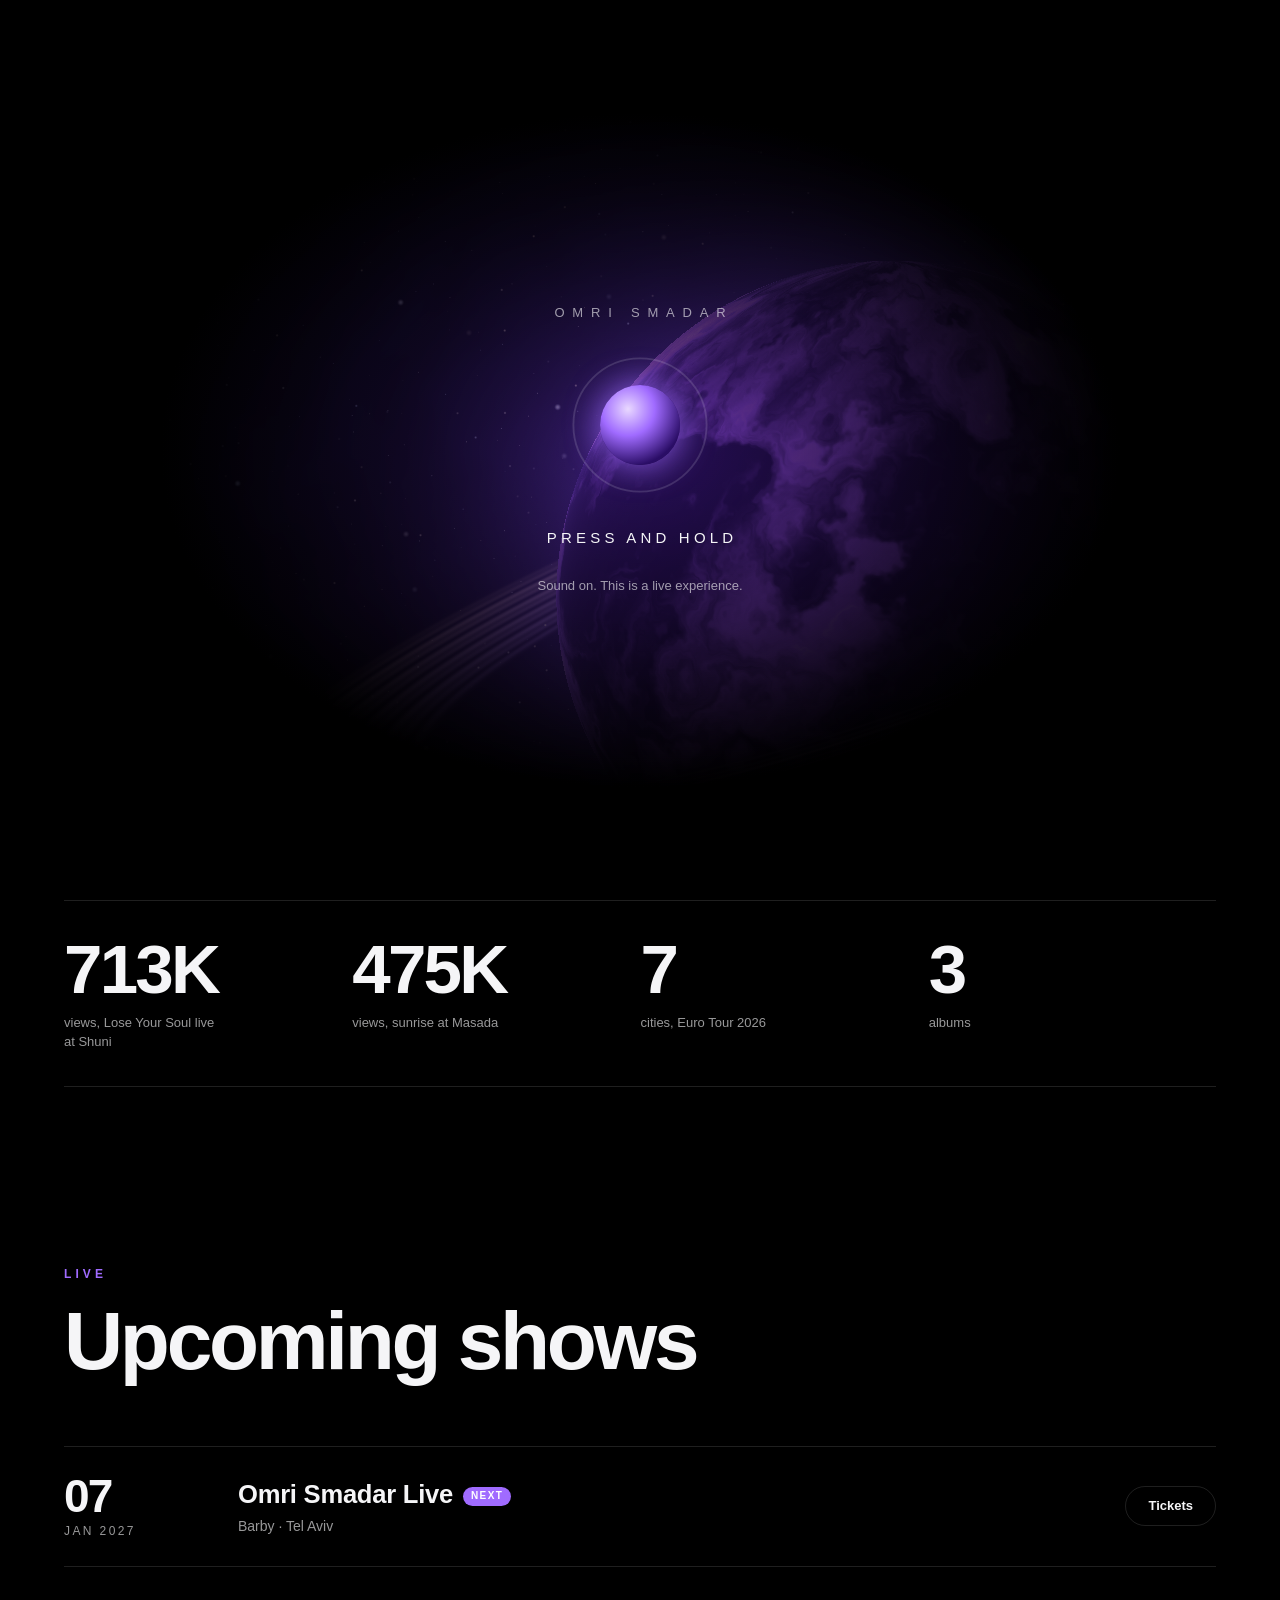
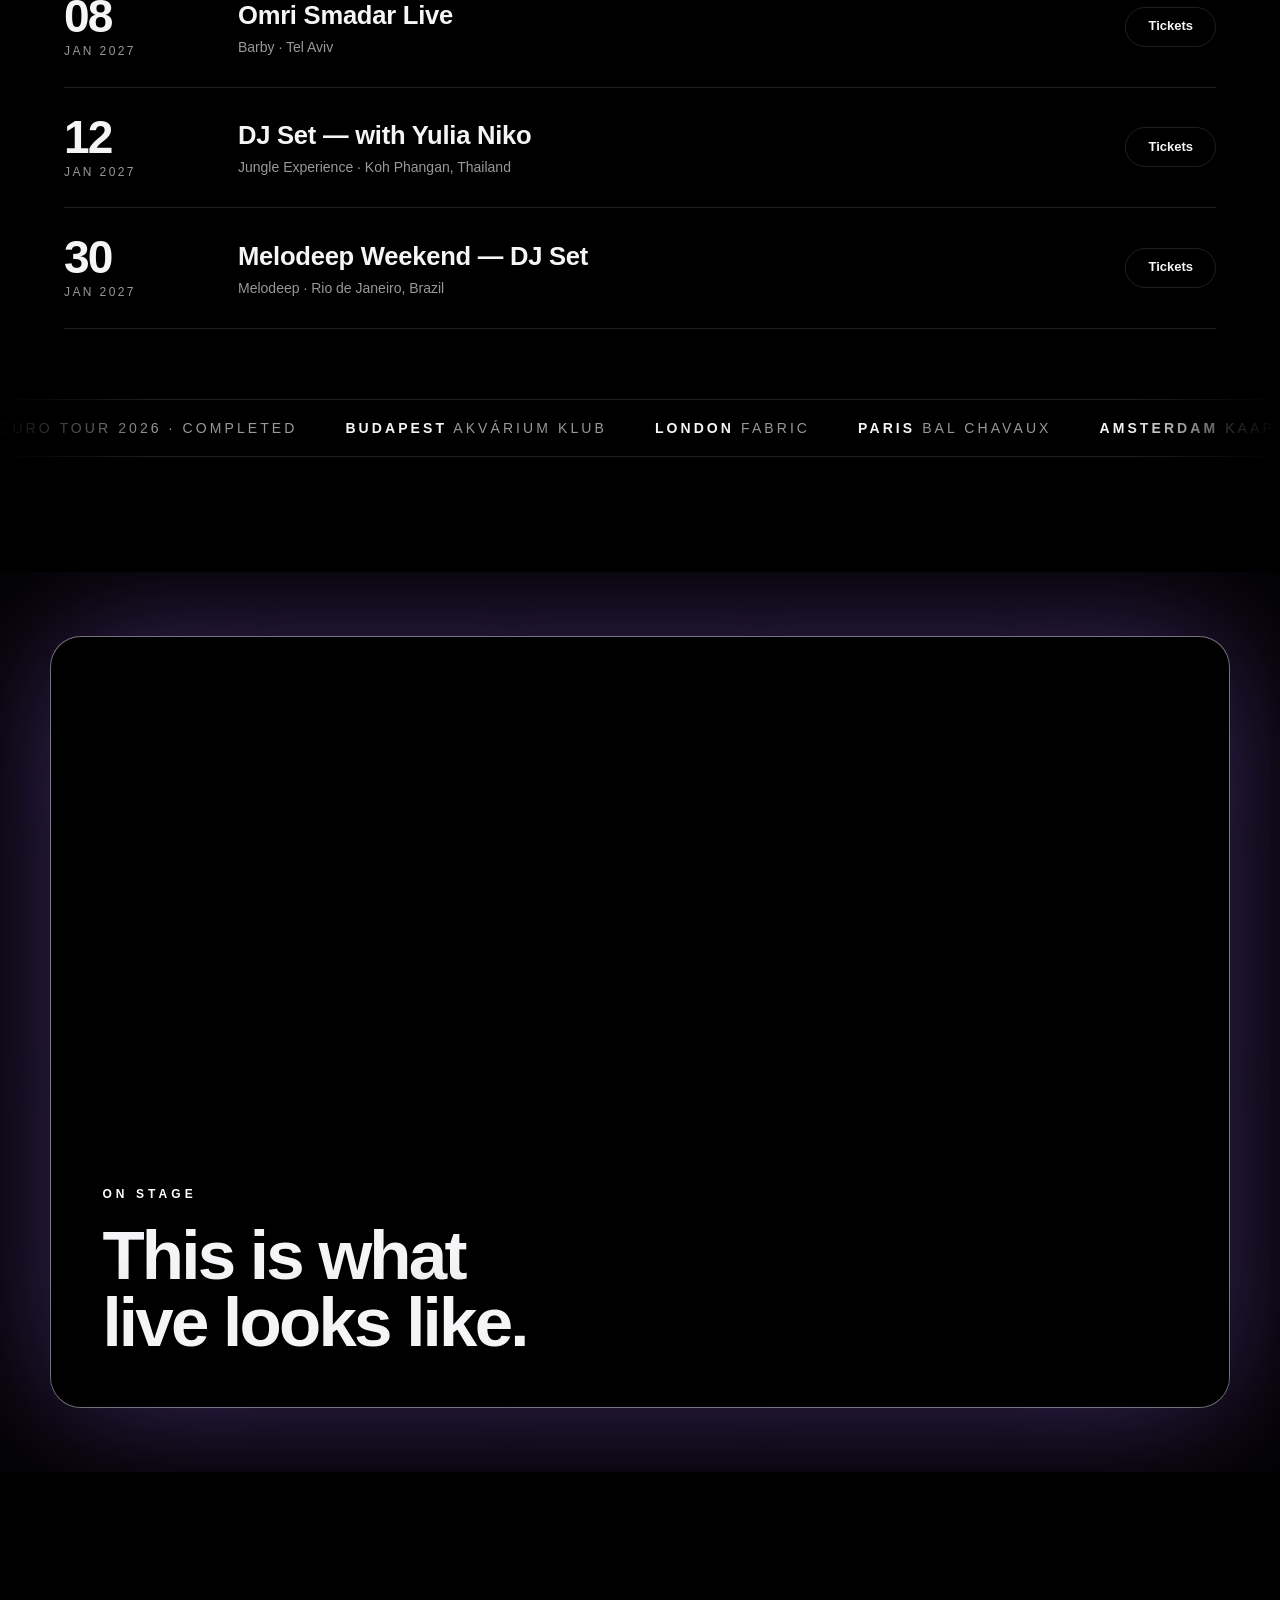
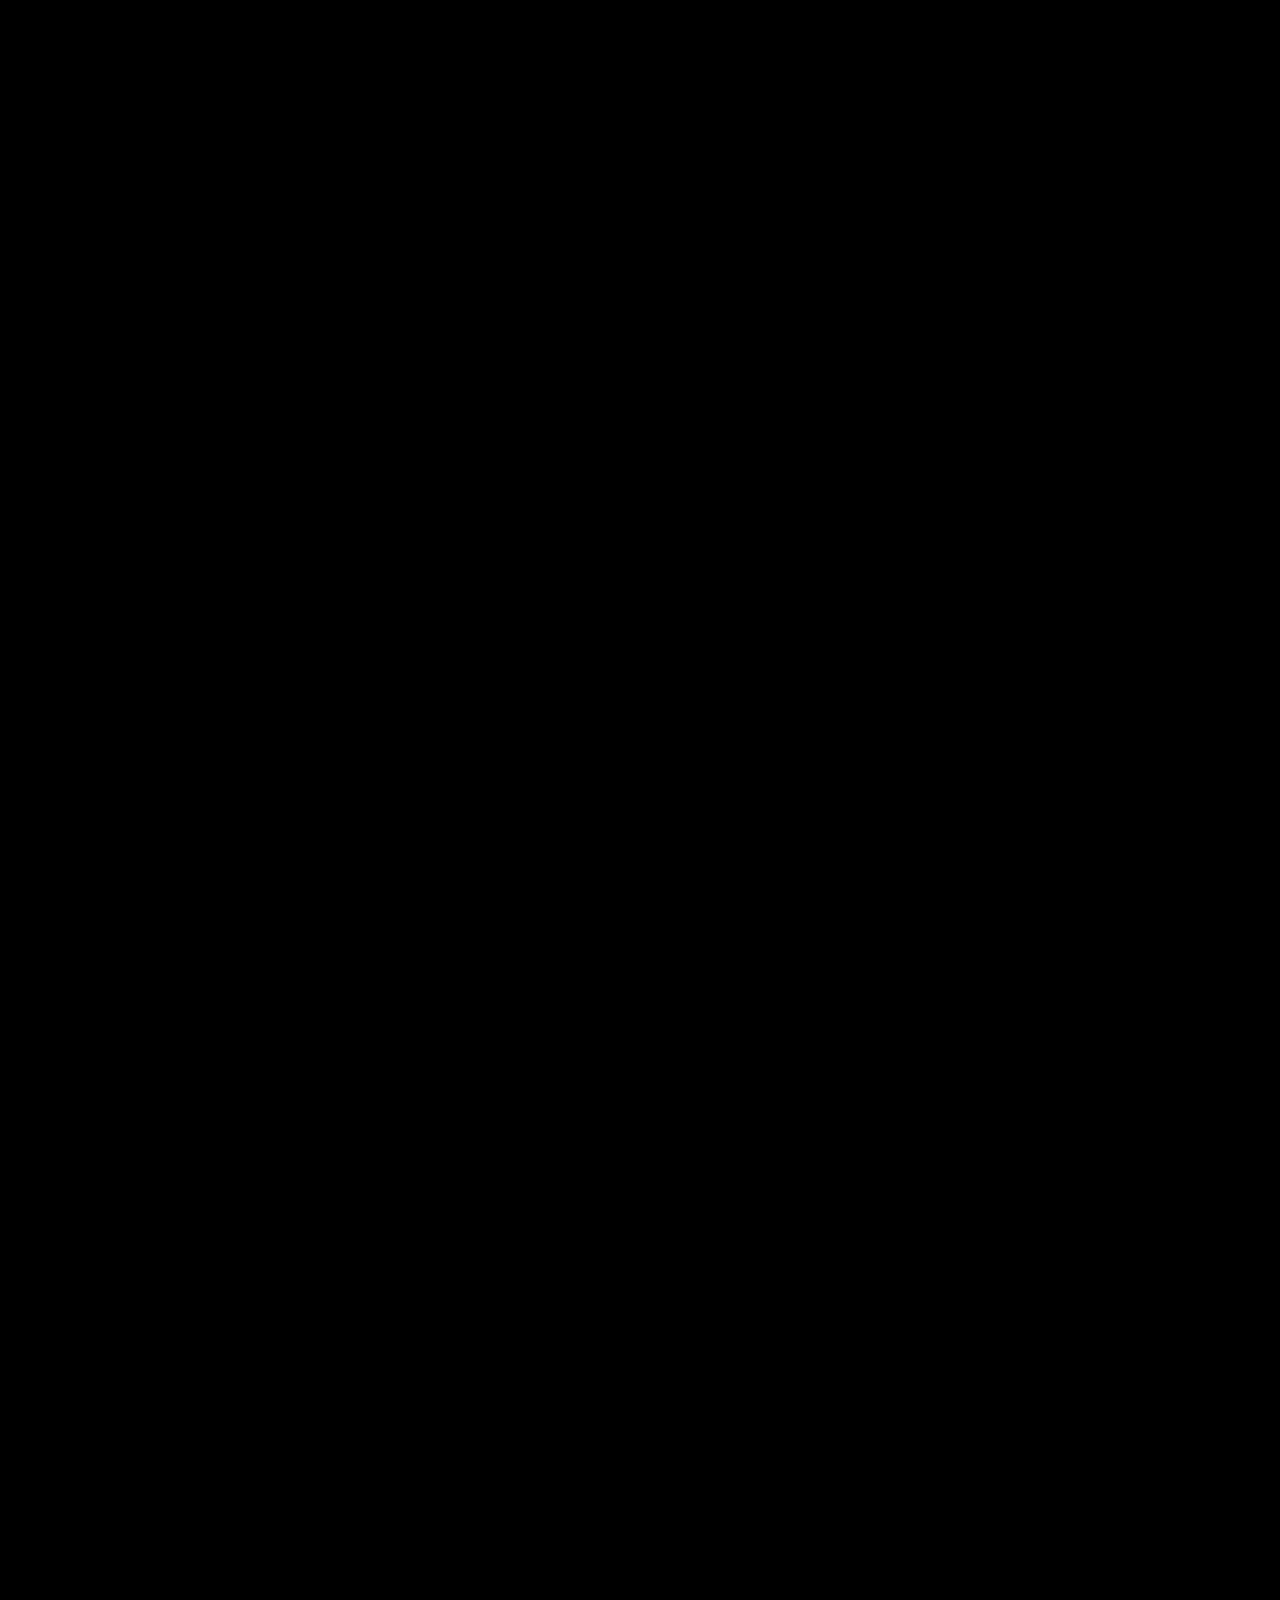
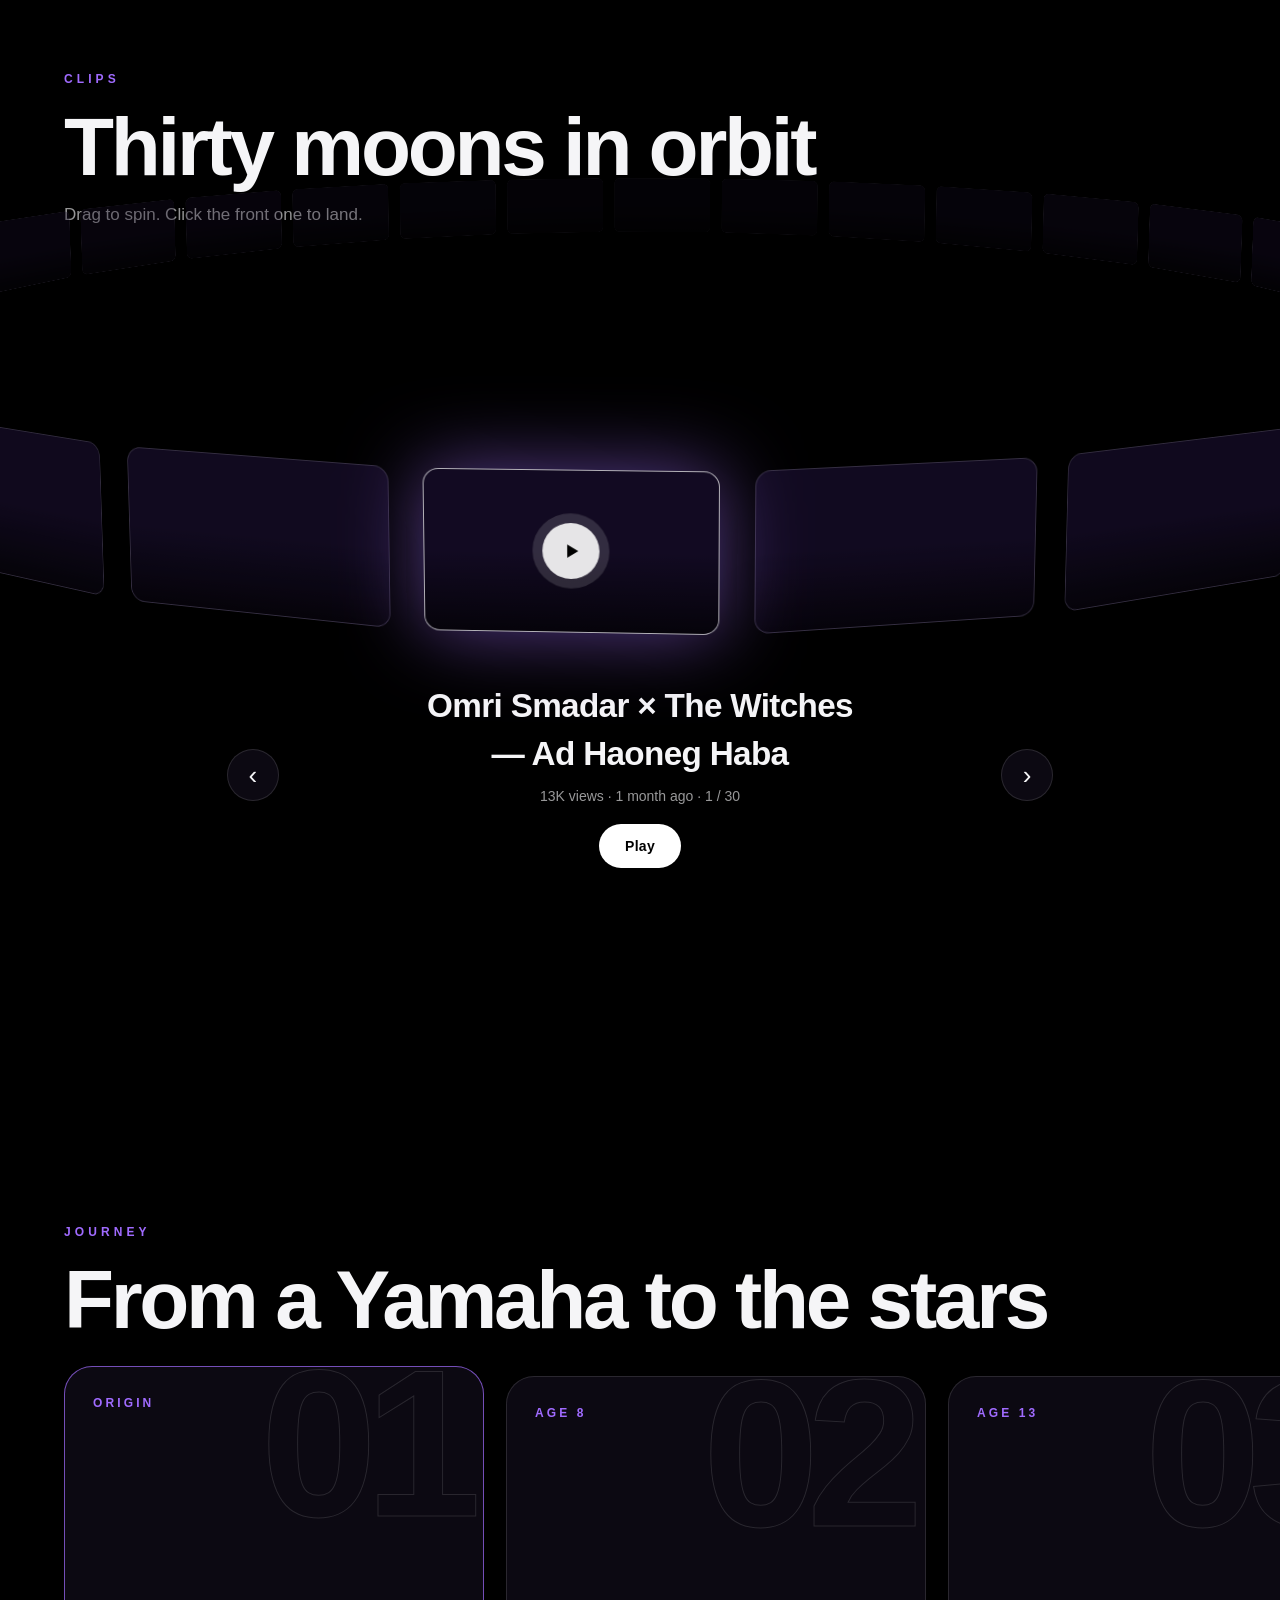
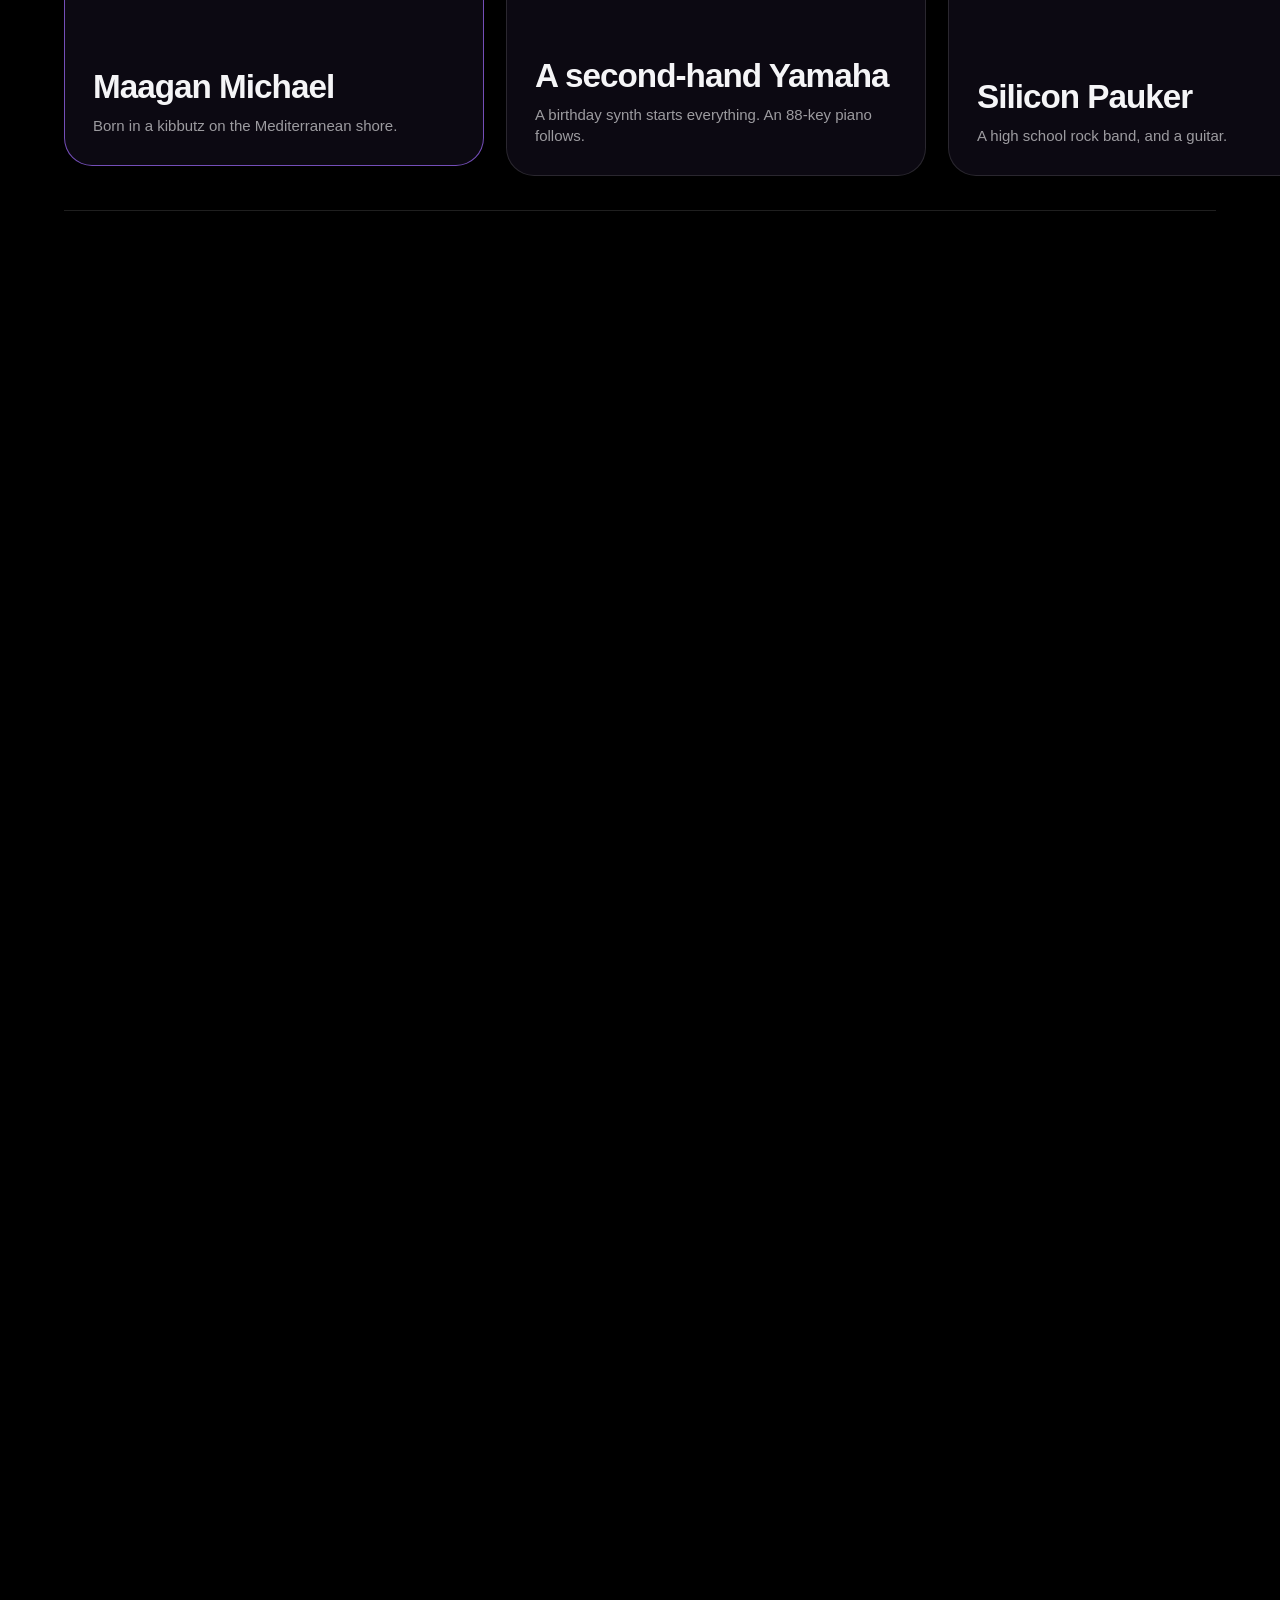
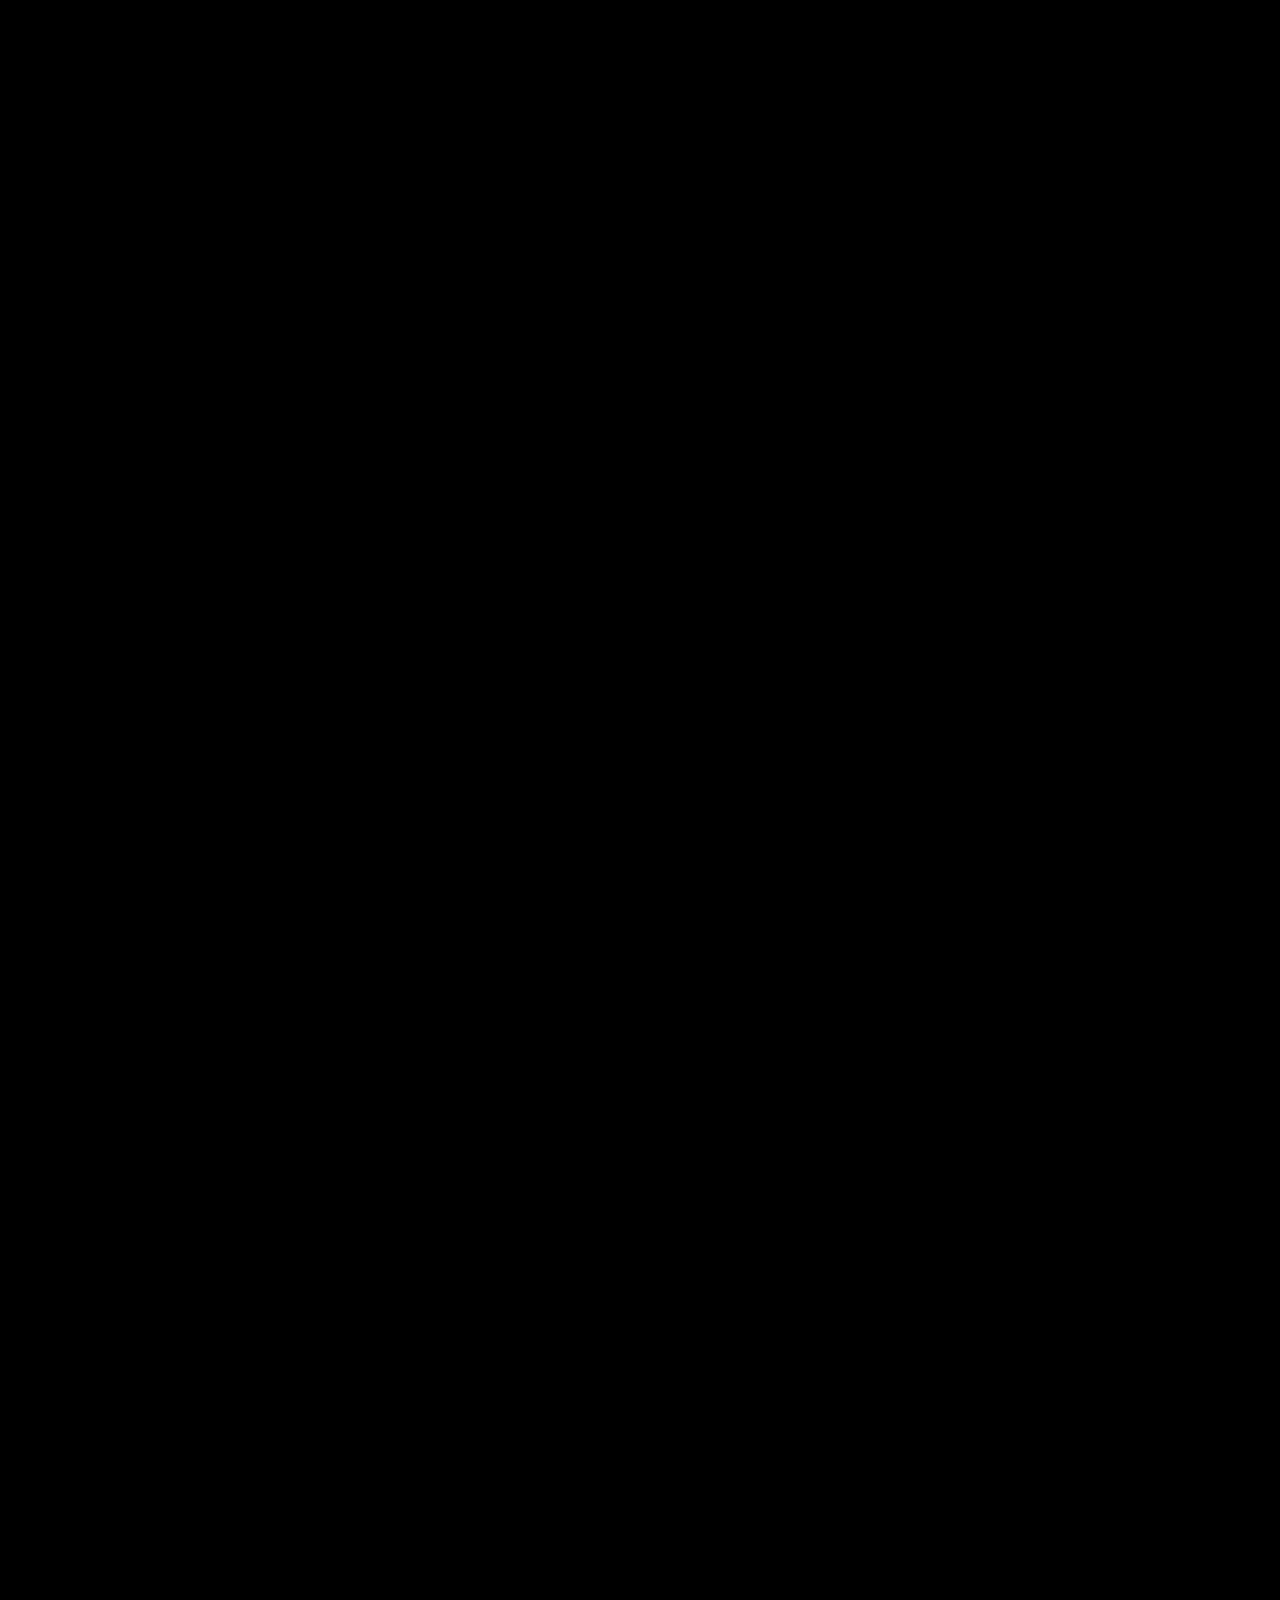
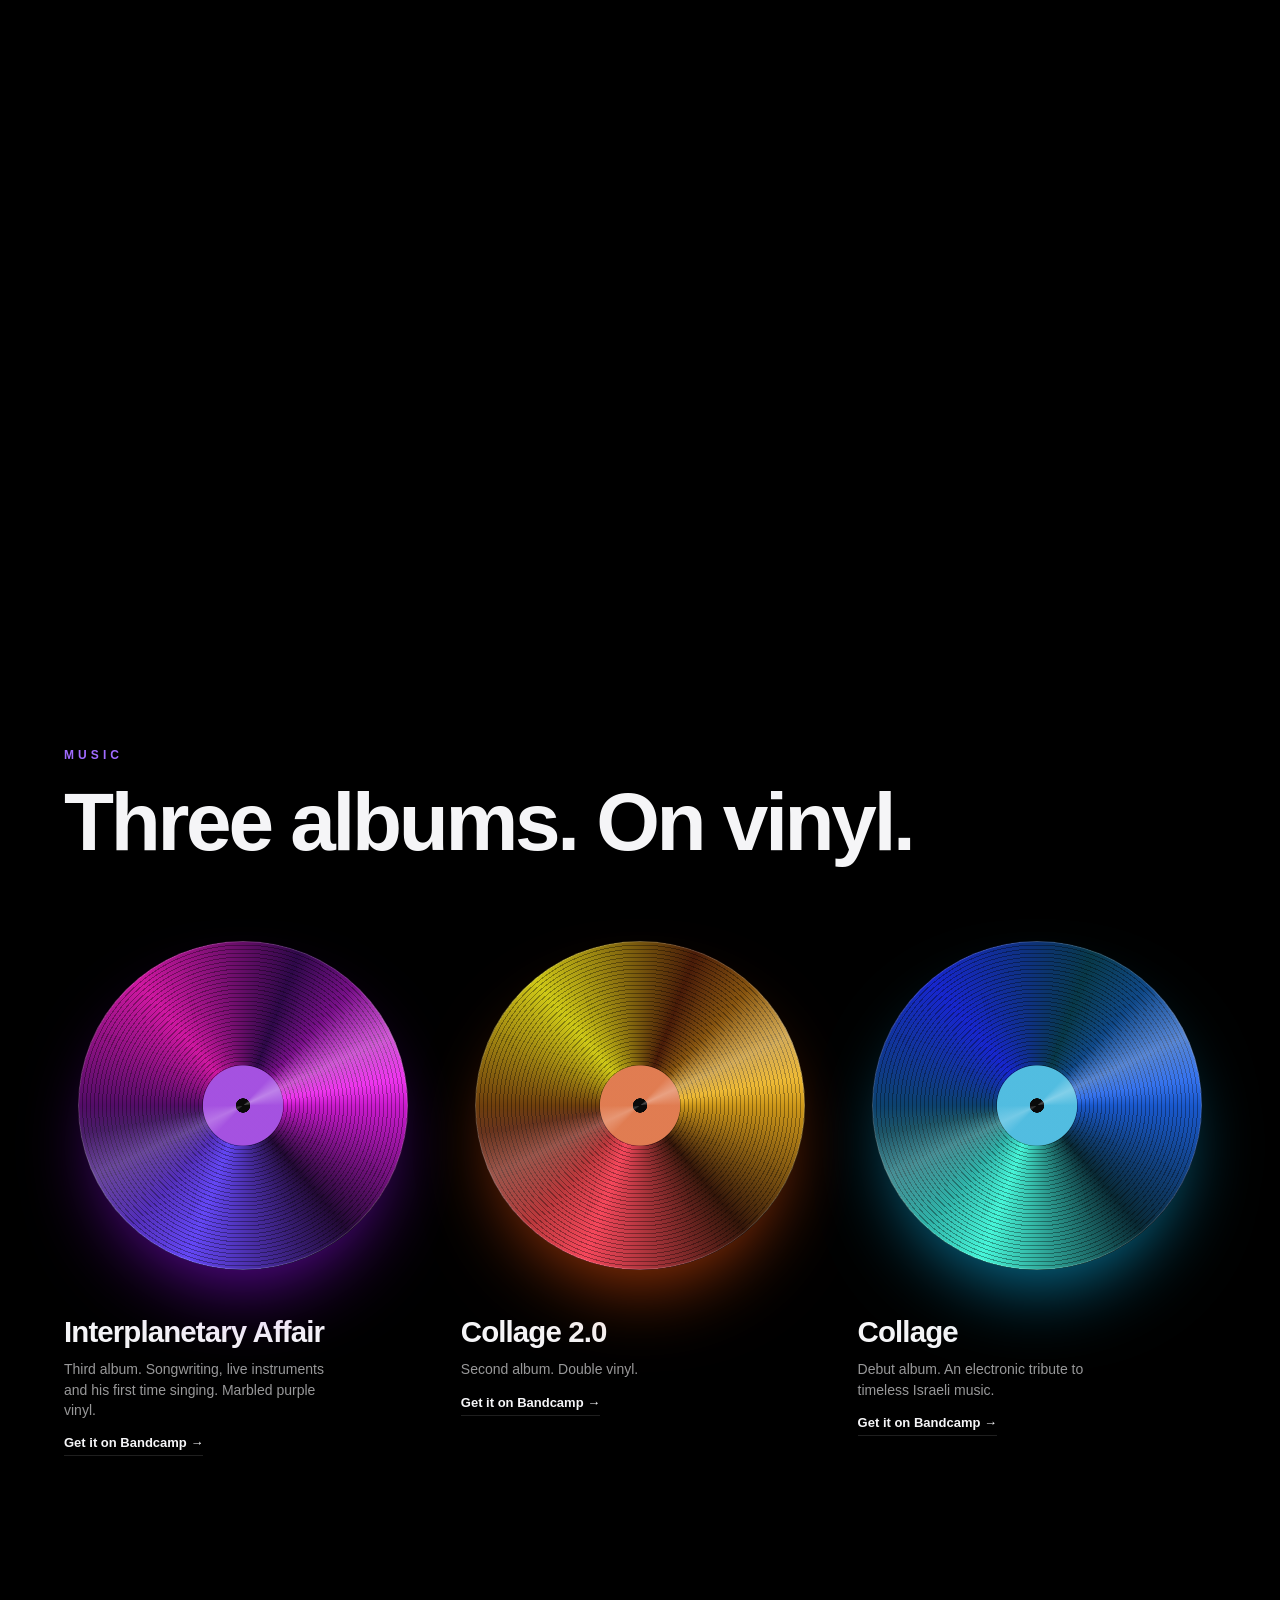
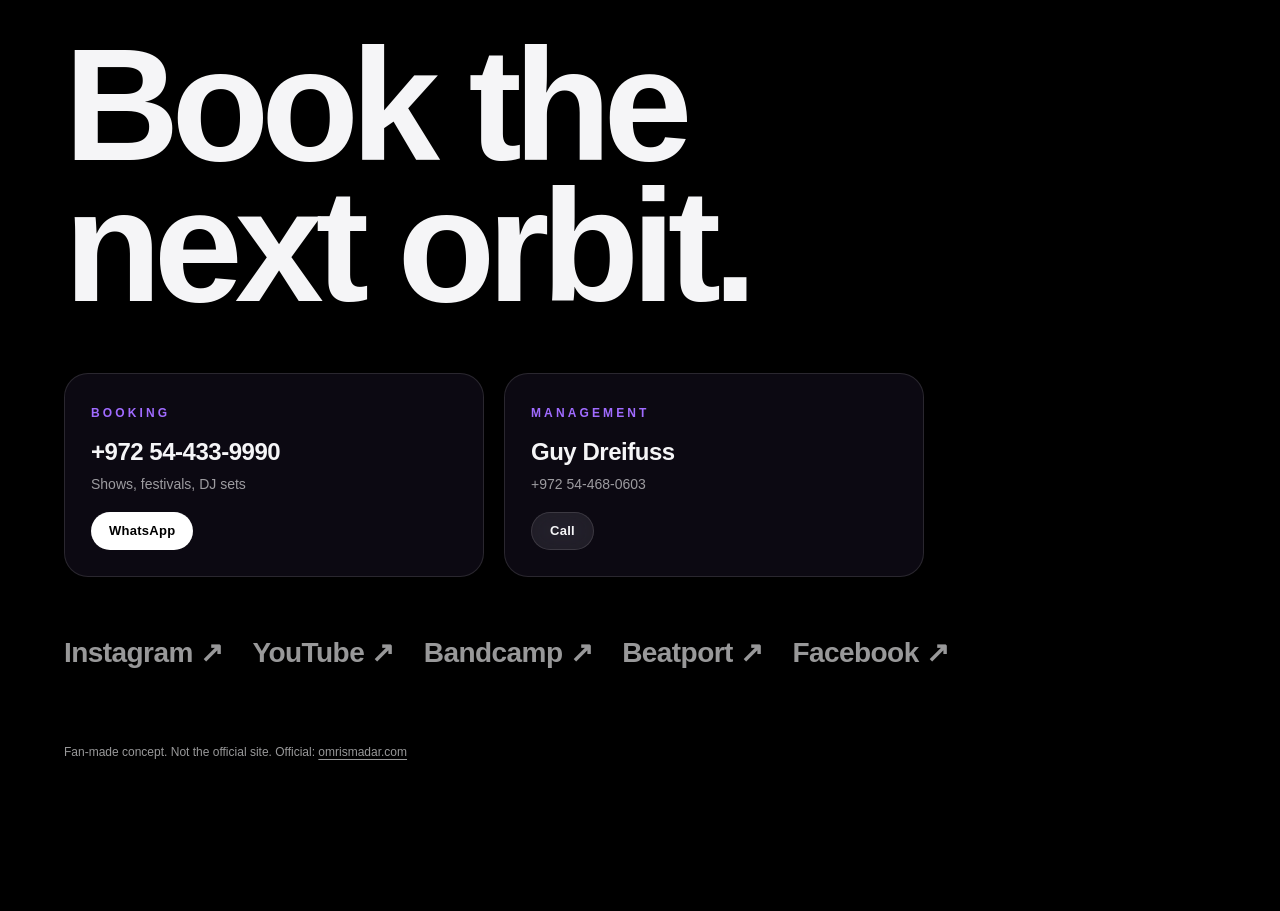
==== mobile.html @ e98ad11a "Turntable redrawn as a 1200-series style deck: S-arm, strobe turret, pitch plate, 45 adapter Co-Auth" ====
<!doctype html>
<html lang="en" class="m">
<head>
<meta charset="utf-8">
<meta name="viewport" content="width=device-width, initial-scale=1, viewport-fit=cover">
<title>Omri Smadar — Interplanetary Affair</title>
<meta name="description" content="Omri Smadar. Composer, producer, live electronic act.">
<meta name="theme-color" content="#000000">
<script>
// Desktop browsers go back to the full page. ?view=mobile forces this one.
(function () {
  var forced = /[?&]view=mobile/.test(location.search);
  var phone = /Android.+Mobile|iPhone|iPod|Windows Phone|webOS|BlackBerry|Opera Mini/i.test(navigator.userAgent) ||
    (matchMedia('(pointer: coarse)').matches && Math.min(screen.width, screen.height) < 600);
  if (!phone && !forced) location.replace('index.html' + location.hash);
})();
</script>
<link rel="stylesheet" href="styles.css">
</head>
<body class="locked">

<canvas id="space" aria-hidden="true"></canvas>
<div class="grain" aria-hidden="true"></div>

<!-- Hold-to-launch gate -->
<div id="gate">
  <p class="gate-name">Omri Smadar</p>
  <button id="launch" aria-label="Press and hold to launch with sound">
    <svg viewBox="0 0 120 120" aria-hidden="true">
      <circle class="ring-bg" cx="60" cy="60" r="54"/>
      <circle class="ring-fg" cx="60" cy="60" r="54"/>
    </svg>
    <span class="launch-core"></span>
  </button>
  <p class="gate-hint">Touch and hold</p>
  <p class="gate-sub">Sound on. This is a live experience.</p>
</div>

<header id="nav">
  <a class="brand" href="#top">Omri Smadar</a>
  <nav>
    <a href="#tour">Tour</a>
    <a href="#clips">Clips</a>
    <a href="#journey">Journey</a>
    <a href="#music">Music</a>
    <a href="#contact">Contact</a>
  </nav>
  <button class="ask-btn" id="askOpen"><span class="orb"></span>Ask AI</button>
</header>

<main id="top">
  <section class="hero">
    <p class="eyebrow reveal">Composer · Producer · Live electronic act</p>
    <div class="hero-stage">
      <div class="title-col">
      <div class="title-wrap">
        <h1 class="hero-title" aria-label="Omri Smadar">
          <span class="line" data-split>OMRI</span>
          <span class="line" data-split>SMADAR</span>
        </h1>
        <canvas id="titleVideo" aria-hidden="true"></canvas>
      </div>
      <div class="deck" id="deck" role="group" aria-label="Title light show">
        <button id="deckPrev" aria-label="Previous scenario">‹</button>
        <span class="deck-name"><em id="deckNum"></em><b id="deckName"></b></span>
        <button id="deckNext" aria-label="Next scenario">›</button>
        <button id="deckLock" class="deck-lock" aria-pressed="false" title="Lock the current scenario or let them cycle">Auto</button>
      </div>
      </div>
      <div class="rig zero" id="rig" role="group" aria-label="DJ deck">
        <div class="tt">
          <!-- Drawn to the proportions of a classic 1200-series direct-drive deck (453 x 353 mm) -->
          <svg class="tt-art" viewBox="0 0 453 353" aria-hidden="true">
            <defs>
              <linearGradient id="ttAlu" x1="0" y1="0" x2="1" y2="1"><stop offset="0" stop-color="#eceef1"/><stop offset=".5" stop-color="#c3c7cd"/><stop offset="1" stop-color="#9fa4ac"/></linearGradient>
              <linearGradient id="ttAluV" x1="0" y1="0" x2="0" y2="1"><stop offset="0" stop-color="#f6f7f8"/><stop offset="1" stop-color="#9ea3ab"/></linearGradient>
              <linearGradient id="ttTube" x1="0" y1="0" x2="1" y2="0"><stop offset="0" stop-color="#8d9299"/><stop offset=".45" stop-color="#ffffff"/><stop offset="1" stop-color="#8d9299"/></linearGradient>
              <radialGradient id="ttKnob" cx=".35" cy=".3" r=".8"><stop offset="0" stop-color="#ffffff"/><stop offset=".55" stop-color="#b9bdc4"/><stop offset="1" stop-color="#6f747c"/></radialGradient>
              <radialGradient id="ttDark" cx=".35" cy=".3" r=".9"><stop offset="0" stop-color="#55585f"/><stop offset="1" stop-color="#111214"/></radialGradient>
              <radialGradient id="ttVinyl" cx=".5" cy=".5" r=".5"><stop offset="0" stop-color="#0a0a0c"/><stop offset=".34" stop-color="#0a0a0c"/><stop offset=".36" stop-color="#1b1b1f"/><stop offset=".5" stop-color="#0c0c0e"/><stop offset=".62" stop-color="#1a1a1e"/><stop offset=".64" stop-color="#0b0b0d"/><stop offset=".8" stop-color="#19191d"/><stop offset=".97" stop-color="#0b0b0d"/><stop offset="1" stop-color="#232327"/></radialGradient>
              <radialGradient id="ttRed" cx=".5" cy=".5" r=".5"><stop offset="0" stop-color="#ff3b2f" stop-opacity=".95"/><stop offset="1" stop-color="#ff3b2f" stop-opacity="0"/></radialGradient>
              <linearGradient id="ttSheen" x1="0" y1="0" x2="1" y2="1"><stop offset="0" stop-color="#fff" stop-opacity="0"/><stop offset=".5" stop-color="#fff" stop-opacity=".11"/><stop offset="1" stop-color="#fff" stop-opacity="0"/></linearGradient>
              <linearGradient id="ttLabel" x1="0" y1="0" x2="1" y2="1"><stop offset="0" stop-color="#2a0d66"/><stop offset=".45" stop-color="#a06bff"/><stop offset=".7" stop-color="#ff8fd0"/><stop offset="1" stop-color="#3a148a"/></linearGradient>
              <clipPath id="ttRim"><path d="M178 20a158 158 0 1 0 .01 0zM178 33a145 145 0 1 1-.01 0z" clip-rule="evenodd"/></clipPath>
            </defs>

            <!-- plinth: rubber base showing under the aluminium top -->
            <rect x="0" y="6" width="453" height="347" rx="16" fill="#151618"/>
            <rect x="0" y="0" width="453" height="344" rx="15" fill="url(#ttAlu)"/>
            <rect x=".7" y=".7" width="451.6" height="342.6" rx="14.5" fill="none" stroke="#fff" stroke-opacity=".7" stroke-width="1.2"/>

            <!-- 45 adapter in its recess, top left -->
            <circle cx="34" cy="34" r="22" fill="#8f949c"/><circle cx="34" cy="34" r="19" fill="url(#ttKnob)"/><circle cx="34" cy="34" r="6.5" fill="#2a2c30"/>

            <!-- platter: bevelled rim with four rows of strobe dots -->
            <circle cx="178" cy="178" r="161" fill="#7d828a"/>
            <circle cx="178" cy="178" r="158.5" fill="#34363b"/>
            <g id="ttDots" class="tt-spin">
              <circle cx="178" cy="178" r="156.2" fill="none" stroke="#f1f1f1" stroke-width="2.6" stroke-dasharray="2.1 3.35"/>
              <circle cx="178" cy="178" r="152.8" fill="none" stroke="#f1f1f1" stroke-width="2.6" stroke-dasharray="2.1 3.1"/>
              <circle cx="178" cy="178" r="149.4" fill="none" stroke="#f1f1f1" stroke-width="2.6" stroke-dasharray="2.1 3.55"/>
              <circle cx="178" cy="178" r="146" fill="none" stroke="#f1f1f1" stroke-width="2.6" stroke-dasharray="2.1 2.9"/>
            </g>
            <circle class="tt-redglow" cx="62" cy="282" r="70" fill="url(#ttRed)" clip-path="url(#ttRim)"/>
            <!-- rubber mat, then the record -->
            <circle cx="178" cy="178" r="144" fill="#141416"/>
            <circle cx="178" cy="178" r="141" fill="none" stroke="#26272b" stroke-width="2"/>
            <g id="ttRecord" class="tt-spin">
              <circle cx="178" cy="178" r="137" fill="url(#ttVinyl)"/>
              <g fill="none" stroke="#000" stroke-opacity=".55" stroke-width=".7">
                <circle cx="178" cy="178" r="128"/><circle cx="178" cy="178" r="117"/><circle cx="178" cy="178" r="104"/><circle cx="178" cy="178" r="92"/><circle cx="178" cy="178" r="78"/><circle cx="178" cy="178" r="64"/>
              </g>
              <circle cx="178" cy="178" r="47" fill="url(#ttLabel)"/>
              <circle cx="178" cy="178" r="47" fill="none" stroke="#fff" stroke-opacity=".3"/>
              <text x="178" y="163" text-anchor="middle" font-size="10" font-weight="800" letter-spacing="2.2" fill="#fff">OMRI</text>
              <text x="178" y="203" text-anchor="middle" font-size="8.5" font-weight="800" letter-spacing="2" fill="#fff">SMADAR</text>
              <text x="178" y="214" text-anchor="middle" font-size="4.6" letter-spacing="1.4" fill="#fff" fill-opacity=".8">33 1/3 RPM · SIDE A</text>
            </g>
            <!-- light on the vinyl stays put while the record turns -->
            <path d="M178 178 L60 108 A137 137 0 0 1 108 60 Z" fill="url(#ttSheen)"/>
            <path d="M178 178 L296 248 A137 137 0 0 1 248 296 Z" fill="url(#ttSheen)"/>
            <circle cx="178" cy="178" r="4.2" fill="url(#ttKnob)"/>

            <!-- strobe / power turret, front left -->
            <circle cx="40" cy="288" r="21" fill="#74797f"/><circle cx="40" cy="288" r="18.5" fill="url(#ttKnob)"/>
            <circle cx="40" cy="288" r="12" fill="url(#ttDark)"/>
            <path class="tt-lamp" d="M48 273 a17 17 0 0 1 9 9 l-8 5 a8 8 0 0 0 -5 -6z" fill="#3a1512"/>
            <text x="40" y="290.5" text-anchor="middle" font-size="5" font-weight="700" fill="#d9dbe0">ON</text>

            <!-- stylus light, front right of the platter -->
            <circle cx="318" cy="322" r="10" fill="#74797f"/><circle cx="318" cy="322" r="8" fill="url(#ttKnob)"/><circle cx="318" cy="322" r="3" fill="#2a2c30"/>

            <!-- pitch plate -->
            <rect x="371" y="192" width="70" height="146" rx="5" fill="#b3b7be" stroke="#7b8088" stroke-width=".8"/>
            <rect x="401" y="206" width="9" height="122" rx="3" fill="#0e0f11"/>
            <g stroke="#2a2c30" stroke-width=".9">
              <path d="M388 212h8M388 226h5M388 240h8M388 254h5M388 267h10M388 280h5M388 294h8M388 308h5M388 322h8"/>
              <path d="M415 212h8M418 226h5M415 240h8M418 254h5M413 267h10M418 280h5M415 294h8M418 308h5M415 322h8"/>
            </g>
            <g font-size="5.4" font-weight="700" fill="#24262b" text-anchor="end">
              <text x="386" y="214">8</text><text x="386" y="242">4</text><text x="386" y="269">0</text><text x="386" y="296">4</text><text x="386" y="324">8</text>
            </g>
            <text x="384" y="207" font-size="4.6" font-weight="700" fill="#24262b" text-anchor="end">−</text><text x="384" y="333" font-size="4.6" font-weight="700" fill="#24262b" text-anchor="end">+</text>
            <text x="406" y="201" text-anchor="middle" font-size="4.6" font-weight="700" letter-spacing=".8" fill="#24262b">PITCH ADJ.</text>
            <circle class="tt-zero" cx="430" cy="267" r="2.4" fill="#2c3a2e"/>

            <!-- tonearm base: gimbal, anti-skate, cue lever, arm rest -->
            <circle cx="392" cy="96" r="39" fill="#8a8f97"/><circle cx="392" cy="96" r="36" fill="url(#ttAluV)"/>
            <circle cx="392" cy="96" r="27" fill="#2b2d31"/>
            <circle cx="432" cy="146" r="10" fill="url(#ttDark)"/><path d="M432 138v8" stroke="#fff" stroke-width="1.4"/>
            <rect x="366" y="196" width="9" height="16" rx="3" fill="#2b2d31"/>
            <g class="tt-arm">
              <rect x="377" y="24" width="30" height="40" rx="6" fill="url(#ttDark)"/>
              <rect x="379" y="30" width="26" height="5" fill="#fff" fill-opacity=".14"/>
              <path d="M392 62V96" stroke="url(#ttTube)" stroke-width="8" stroke-linecap="round"/>
              <path d="M392 96C396 150 372 176 367 218S358 276 352 300" fill="none" stroke="#5f646c" stroke-width="6.4" stroke-linecap="round"/>
              <path d="M392 96C396 150 372 176 367 218S358 276 352 300" fill="none" stroke="#eef0f2" stroke-width="4" stroke-linecap="round"/>
              <circle cx="392" cy="96" r="15" fill="url(#ttKnob)"/><circle cx="392" cy="96" r="6" fill="#2b2d31"/>
              <g transform="rotate(14 352 300)">
                <rect x="345" y="294" width="14" height="27" rx="2.5" fill="#101113"/>
                <rect x="347" y="315" width="10" height="5" fill="#c9ccd2"/>
                <path d="M359 300h11" stroke="#d5d8dd" stroke-width="2.2" stroke-linecap="round"/>
              </g>
            </g>

            <text x="232" y="349.5" text-anchor="middle" font-size="5" font-weight="700" letter-spacing="1.6" fill="#d7d9de">SL-OMRI · QUARTZ · DIRECT DRIVE</text>
          </svg>
          <button class="tt-start" id="ttStart" aria-pressed="false" aria-label="Start or stop the record">START · STOP</button>
          <div class="tt-speed"><button id="tt33" class="on" aria-label="33 rpm">33</button><button id="tt45" aria-label="45 rpm">45</button></div>
          <div class="tt-pitch">
            <input type="range" id="ttPitch" min="-8" max="8" step="0.1" value="0" aria-label="Pitch, plus or minus 8 percent">
          </div>
          <output class="tt-pitch-out" id="ttPitchOut">0.0%</output>
        </div>
        <div class="mx">
          <div class="mx-lcd"><b id="mxBpm">---.-</b><span>BPM</span><em id="mxInfo">press start</em></div>
          <div class="mx-eq">
            <div class="mx-knobs">
              <div class="mx-k"><div class="knob" data-k="hi" role="slider" tabindex="0" aria-label="Treble" aria-valuemin="0" aria-valuemax="100"><i></i></div><label>HI</label></div>
              <div class="mx-k"><div class="knob" data-k="mid" role="slider" tabindex="0" aria-label="Mid" aria-valuemin="0" aria-valuemax="100"><i></i></div><label>MID</label></div>
              <div class="mx-k"><div class="knob" data-k="low" role="slider" tabindex="0" aria-label="Bass" aria-valuemin="0" aria-valuemax="100"><i></i></div><label>LOW</label></div>
            </div>
            <div class="mx-meter" id="mxMeter" aria-hidden="true"><i></i><i></i><i></i><i></i><i></i><i></i><i></i><i></i><i></i><i></i><i></i><i></i></div>
          </div>
          <div class="mx-fx">
            <button id="mxFx" aria-pressed="false">Flanger</button>
            <div class="mx-k"><div class="knob small" data-k="fx" role="slider" tabindex="0" aria-label="Flanger depth" aria-valuemin="0" aria-valuemax="100"><i></i></div><label>DEPTH</label></div>
          </div>
          <input type="range" class="mx-vol" id="mxVol" min="0" max="100" value="85" aria-label="Channel volume">
        </div>
        <p class="rig-note" id="ttTitle"></p>
      </div>
    </div>
    <p class="hero-sub reveal">Interplanetary Affair. From a kibbutz on the Mediterranean to sunrise at Masada.</p>
    <div class="hero-cta reveal">
      <a class="btn solid" href="#tour">See him live</a>
      <a class="btn ghost" href="#clips">Watch the clips</a>
    </div>
    <div class="scroll-cue" aria-hidden="true"><span></span></div>
  </section>

  <section class="stats" aria-label="In numbers">
    <div class="stat reveal"><b data-count="713" data-suffix="K">0</b><span>views, Lose Your Soul live at Shuni</span></div>
    <div class="stat reveal"><b data-count="475" data-suffix="K">0</b><span>views, sunrise at Masada</span></div>
    <div class="stat reveal"><b data-count="7">0</b><span>cities, Euro Tour 2026</span></div>
    <div class="stat reveal"><b data-count="3">0</b><span>albums</span></div>
  </section>

  <section id="tour" class="section">
    <header class="section-head">
      <p class="eyebrow reveal">Live</p>
      <h2 class="reveal">Upcoming shows</h2>
      <p class="live-tag" id="tourLive" hidden><i></i>Live from omrismadar.com</p>
    </header>
    <ol class="tour-list" id="tourList"></ol>
    <div class="marquee" aria-label="Euro Tour 2026, completed"><div class="marquee-track" id="euroMarquee"></div></div>
  </section>

  <section class="portal" id="portal" aria-label="Live footage">
    <div class="portal-sticky">
      <div class="portal-frame" id="portalFrame">
        <video id="liveVideo" src="https://omri-vids.b-cdn.net/OMRI%20WEBSITE%20VIDEO.mp4" muted loop playsinline preload="metadata" crossorigin="anonymous"></video>
      </div>
      <div class="portal-caption" id="portalCaption">
        <p class="eyebrow">On stage</p>
        <h2>This is what<br>live looks like.</h2>
      </div>
    </div>
  </section>

  <section id="clips" class="section clips">
    <header class="section-head">
      <p class="eyebrow reveal">Clips</p>
      <h2 class="reveal">Thirty moons in orbit</h2>
      <p class="lede reveal">Swipe to spin. Tap the front one to land.</p>
    </header>
    <div class="orbit-stage" id="orbitStage">
      <div class="orbit-ring" id="orbitRing"></div>
    </div>
    <div class="orbit-info">
      <button class="orbit-arrow" id="orbitPrev" aria-label="Previous clip">‹</button>
      <div class="orbit-meta">
        <h3 id="orbitTitle" dir="auto"></h3>
        <p id="orbitSub"></p>
        <button class="btn solid" id="orbitPlay">Play</button>
      </div>
      <button class="orbit-arrow" id="orbitNext" aria-label="Next clip">›</button>
    </div>
  </section>

  <section id="journey" class="journey">
    <div class="journey-sticky">
      <header class="section-head">
        <p class="eyebrow">Journey</p>
        <h2>From a Yamaha to the stars</h2>
      </header>
      <div class="journey-track" id="journeyTrack"></div>
      <div class="journey-bar"><i id="journeyBar"></i></div>
    </div>
  </section>

  <section id="music" class="section">
    <header class="section-head">
      <p class="eyebrow reveal">Music</p>
      <h2 class="reveal">Three albums. On vinyl.</h2>
    </header>
    <div class="vinyls" id="vinyls"></div>
  </section>

  <section id="contact" class="section contact">
    <h2 class="giant reveal">Book the<br>next orbit.</h2>
    <div class="contact-grid" id="contactGrid"></div>
    <div class="socials" id="socials"></div>
    <p class="fine">Fan-made concept. Not the official site. Official: <a href="https://omrismadar.com/" target="_blank" rel="noopener">omrismadar.com</a></p>
  </section>
</main>

<!-- Mini now-playing pill, shown once the deck has scrolled out of view -->
<button id="sound" class="sound" aria-pressed="false" aria-label="Start or stop the track">
  <span class="eq"><i></i><i></i><i></i><i></i></span>
  <span class="sound-text"><b data-track-title>Deck</b><em data-track-bpm></em></span>
</button>

<!-- Clip player -->
<div id="modal" class="modal" hidden>
  <div class="modal-glow" id="modalGlow"></div>
  <button class="modal-close" id="modalClose" aria-label="Close player">×</button>
  <div class="modal-frame" id="modalFrame"></div>
  <p class="modal-title" id="modalTitle" dir="auto"></p>
</div>

<!-- AI agent -->
<aside id="agent" class="agent" aria-label="Ask about Omri Smadar" aria-hidden="true">
  <header class="agent-head">
    <span class="orb big"></span>
    <div>
      <b>Ask about Omri</b>
      <em id="agentStatus">Starting…</em>
    </div>
    <button id="traceOpen" class="trace-btn" title="Under the hood" aria-label="View log">{ }</button>
    <button id="agentClear" title="New chat" aria-label="New chat">↺</button>
    <button id="agentClose" aria-label="Close">×</button>
  </header>
  <div class="agent-log" id="agentLog" aria-live="polite"></div>
  <div class="agent-chips" id="agentChips"></div>
  <form class="agent-form" id="agentForm">
    <input id="agentInput" dir="auto" autocomplete="off" placeholder="Tour dates, tracks, his story…" aria-label="Your question">
    <button aria-label="Send">↑</button>
  </form>
  <p class="agent-foot" id="agentFoot"></p>
</aside>

<!-- Under-the-hood log -->
<aside id="trace" class="trace" aria-label="Agent log" aria-hidden="true">
  <header class="trace-head">
    <span class="trace-dots"><i></i><i></i><i></i></span>
    <b>under the hood</b>
    <button id="traceClear" title="Clear log">clear</button>
    <button id="traceClose" aria-label="Close log">×</button>
  </header>
  <div class="trace-stats" id="traceStats"></div>
  <div class="trace-body" id="traceBody"></div>
</aside>

<script src="data.js"></script>
<script src="space.js"></script>
<script src="deck.js"></script>
<script src="app.js"></script>
<script src="agent.js"></script>
</body>
</html>
---- styles.css ----
:root {
  --bg: #000;
  --fg: #f5f5f7;
  --dim: rgba(245, 245, 247, .62);
  --faint: rgba(245, 245, 247, .14);
  --glass: rgba(22, 18, 34, .55);
  --line: rgba(255, 255, 255, .12);
  --violet: #a06bff;
  --violet-2: #6a3df0;
  --gold: #ffb066;
  --ease: cubic-bezier(.16, 1, .3, 1);
  --pad: clamp(20px, 5vw, 72px);
  --font: -apple-system, BlinkMacSystemFont, "SF Pro Display", "Helvetica Neue", "Segoe UI", Arial, "Arial Hebrew", sans-serif;
}

* { box-sizing: border-box; margin: 0; padding: 0; }
html { scroll-behavior: smooth; -webkit-text-size-adjust: 100%; }
body {
  background: var(--bg); color: var(--fg); font-family: var(--font);
  -webkit-font-smoothing: antialiased; overflow-x: hidden; line-height: 1.45;
}
body.locked { overflow: hidden; height: 100vh; }
main { overflow-x: clip; }
a { color: inherit; text-decoration: none; }
button { font: inherit; color: inherit; background: none; border: 0; cursor: pointer; }
:focus-visible { outline: 2px solid var(--violet); outline-offset: 3px; border-radius: 6px; }

#space { position: fixed; inset: 0; width: 100%; height: 100%; z-index: -2; display: block; }
#space.fallback { background: radial-gradient(60% 60% at 70% 60%, #3a1a7a 0, #0a0418 55%, #000 100%); }
.grain {
  position: fixed; inset: 0; z-index: -1; pointer-events: none; opacity: .07; mix-blend-mode: overlay;
  background-image: url("data:image/svg+xml,%3Csvg xmlns='http://www.w3.org/2000/svg' width='160' height='160'%3E%3Cfilter id='n'%3E%3CfeTurbulence type='fractalNoise' baseFrequency='.9' numOctaves='2'/%3E%3C/filter%3E%3Crect width='100%25' height='100%25' filter='url(%23n)'/%3E%3C/svg%3E");
}

/* ---------- Gate ---------- */
#gate {
  position: fixed; inset: 0; z-index: 100; display: grid; place-content: center; justify-items: center; gap: 28px;
  background: radial-gradient(50% 50% at 50% 50%, rgba(40, 16, 90, .5), #000 75%);
  transition: opacity 1.2s var(--ease), visibility 0s 1.2s; text-align: center; padding: 24px;
  touch-action: none; user-select: none; -webkit-user-select: none;
}
#gate.gone { opacity: 0; visibility: hidden; pointer-events: none; }
.gate-name { letter-spacing: .6em; text-indent: .6em; text-transform: uppercase; font-size: 13px; color: var(--dim); }
#launch { position: relative; width: 148px; height: 148px; border-radius: 50%; -webkit-tap-highlight-color: transparent; touch-action: none; }
#launch svg { position: absolute; inset: 0; transform: rotate(-90deg); }
#launch circle { fill: none; stroke-width: 1.5; }
.ring-bg { stroke: var(--faint); }
.ring-fg { stroke: #fff; stroke-dasharray: 339.3; stroke-dashoffset: calc(339.3 * (1 - var(--p, 0))); stroke-linecap: round; filter: drop-shadow(0 0 6px var(--violet)); }
.launch-core {
  position: absolute; inset: 34px; border-radius: 50%;
  background: radial-gradient(circle at 35% 30%, #e9d8ff, var(--violet) 35%, #2a0d66 75%);
  box-shadow: 0 0 calc(30px + 90px * var(--p, 0)) calc(4px + 26px * var(--p, 0)) rgba(160, 107, 255, .65);
  transform: scale(calc(1 + .35 * var(--p, 0))); animation: breathe 2.6s ease-in-out infinite;
}
#launch.holding .launch-core { animation: shake .08s linear infinite; }
@keyframes breathe { 50% { filter: brightness(1.35); } }
@keyframes shake { 50% { translate: calc(2px * var(--p, 0)) calc(-2px * var(--p, 0)); } }
.gate-hint { font-size: 15px; letter-spacing: .28em; text-indent: .28em; text-transform: uppercase; }
.gate-sub { font-size: 13px; color: var(--dim); }

/* ---------- Nav ---------- */
#nav {
  position: fixed; top: 0; left: 0; right: 0; z-index: 40; height: 56px; padding: 0 var(--pad);
  display: flex; align-items: center; justify-content: space-between; gap: 16px;
  background: linear-gradient(#000a, #0000); transition: transform .6s var(--ease), opacity .6s;
}
.locked #nav { opacity: 0; transform: translateY(-12px); pointer-events: none; }
.sound { opacity: 0; transform: translateY(12px); pointer-events: none; }
.launched.deck-away .sound { opacity: 1; transform: none; pointer-events: auto; }
.brand { font-size: 13px; letter-spacing: .42em; text-transform: uppercase; font-weight: 600; white-space: nowrap; }
#nav nav { display: flex; gap: 28px; font-size: 13px; color: var(--dim); }
#nav nav a { transition: color .3s; }
#nav nav a:hover { color: #fff; }
.ask-btn {
  display: flex; align-items: center; gap: 10px; font-size: 13px; font-weight: 500; padding: 8px 14px 8px 10px; border-radius: 999px;
  background: var(--glass); border: 1px solid var(--line); backdrop-filter: blur(20px) saturate(1.6); -webkit-backdrop-filter: blur(20px) saturate(1.6);
  transition: background .3s, transform .3s var(--ease); white-space: nowrap;
}
.ask-btn:hover { background: rgba(160, 107, 255, .28); transform: scale(1.04); }
.orb {
  width: 16px; height: 16px; border-radius: 50%; flex: none;
  background: conic-gradient(from 0deg, #a06bff, #5ac8fa, #ffb066, #ff5fa2, #a06bff);
  animation: spin 4s linear infinite; box-shadow: 0 0 12px rgba(160, 107, 255, .8);
}
.orb.big { width: 30px; height: 30px; }
@keyframes spin { to { rotate: 360deg; } }

/* ---------- Hero ---------- */
.hero { min-height: 100vh; min-height: 100svh; padding: 120px var(--pad) 90px; display: flex; flex-direction: column; justify-content: flex-end; position: relative; }
.eyebrow { font-size: 12px; letter-spacing: .34em; text-transform: uppercase; color: var(--violet); font-weight: 600; margin-bottom: 18px; }
.hero-title { font-size: clamp(56px, 16.4vw, 300px); font-weight: 700; line-height: .86; letter-spacing: -.045em; margin-left: -.04em; }
.hero-title .line { display: block; overflow: hidden; padding-bottom: .04em; white-space: nowrap; }
.hero-title .ch { display: inline-block; transform: translateY(110%) rotate(8deg); transition: transform 1.3s var(--ease); transition-delay: calc(var(--i) * 55ms + 250ms); will-change: transform; }
.launched .hero-title .ch { transform: none; }
.hero-title .line:nth-child(2) .ch { color: transparent; background: linear-gradient(180deg, #fff 18%, #b68cff 70%, #6a3df0 115%); -webkit-background-clip: text; background-clip: text; }
.hero-title .line:nth-child(2) .ch { transition-delay: calc(var(--i) * 55ms + 520ms); }
.hero-sub { max-width: 34ch; font-size: clamp(17px, 1.6vw, 22px); color: var(--dim); margin-top: 28px; }
.hero-cta { display: flex; gap: 12px; margin-top: 30px; flex-wrap: wrap; }
.btn {
  display: inline-flex; align-items: center; justify-content: center; height: 44px; padding: 0 26px; border-radius: 999px; font-size: 14px; font-weight: 600;
  letter-spacing: .02em; transition: transform .4s var(--ease), background .3s, box-shadow .3s; white-space: nowrap;
}
.btn.solid { background: #fff; color: #000; }
.btn.solid:hover { box-shadow: 0 0 40px rgba(160, 107, 255, .8); }
.btn.ghost { background: rgba(255, 255, 255, .08); border: 1px solid var(--line); backdrop-filter: blur(14px); -webkit-backdrop-filter: blur(14px); }
.btn.ghost:hover { background: rgba(255, 255, 255, .16); }
.scroll-cue { position: absolute; right: var(--pad); bottom: 96px; width: 1px; height: 80px; background: var(--faint); overflow: hidden; }
.scroll-cue span { position: absolute; inset: 0; background: #fff; animation: cue 2s var(--ease) infinite; }
@keyframes cue { from { translate: 0 -100%; } to { translate: 0 100%; } }

/* title on the left, DJ rig on the right */
.hero-stage { display: flex; align-items: flex-end; justify-content: space-between; gap: 3vw; }
.title-col { flex: 1; min-width: 0; display: flex; flex-direction: column; }
@media (min-width: 1100px) { .hero-title { font-size: clamp(56px, 12.6vw, 240px); } }
@media (max-width: 1099px) { .hero-stage { flex-direction: column; align-items: flex-start; gap: 26px; } }

/* ---------- DJ rig: turntable + mixer channel. Everything is sized in em so the whole rig scales. ---------- */
.rig { flex: none; display: flex; gap: .7em; font-size: clamp(12px, 1.05vw, 17px); opacity: 0; transform: translateY(20px); transition: opacity 1.2s var(--ease) 1.4s, transform 1.2s var(--ease) 1.4s; user-select: none; -webkit-user-select: none; }
.launched .rig { opacity: 1; transform: none; }
.rig button { font-family: inherit; }
.tt { position: relative; width: 20em; height: 15.585em; flex: none; filter: drop-shadow(0 1.6em 1.6em rgba(0, 0, 0, .75)); }
.tt-art { position: absolute; inset: 0; width: 100%; height: 100%; display: block; overflow: visible; font-family: var(--font); }
.tt-spin { transform-box: view-box; transform-origin: 178px 178px; will-change: transform; }
.tt-redglow { opacity: 0; transition: opacity .4s; mix-blend-mode: screen; }
.rig.on .tt-redglow { opacity: 1; }
.rig.on .tt-lamp { fill: #ff3b2f; filter: drop-shadow(0 0 3px #ff3b2f); }
.rig.zero .tt-zero { fill: #3ddc84; filter: drop-shadow(0 0 2.5px #3ddc84); }
.tt-arm { transform-box: view-box; transform-origin: 392px 96px; transform: rotate(-2deg); transition: transform 1.2s var(--ease); filter: drop-shadow(3px 5px 3px rgba(0, 0, 0, .45)); }
.rig.on .tt-arm { transform: rotate(27deg); }
/* live controls sit exactly over their drawn positions (percentages of the 453 x 353 drawing) */
.tt-start { position: absolute; left: 2.6%; top: 86.6%; width: 16%; height: 9.2%; border-radius: .25em; font-size: .36em; font-weight: 800; letter-spacing: .04em; color: #16181b;
  background: linear-gradient(#fbfbfc, #b9bdc4); box-shadow: 0 .35em 0 #686d75, inset 0 1px 0 #fff, 0 .5em .8em rgba(0, 0, 0, .35); transition: transform .1s, box-shadow .1s; }
.tt-start:active, .tt-start[aria-pressed="true"] { transform: translateY(.25em); box-shadow: 0 .1em 0 #686d75, inset 0 1px 0 #fff, 0 0 1.6em rgba(255, 60, 40, .6); }
.tt-speed { position: absolute; left: 20.2%; top: 90.6%; width: 13.4%; height: 4.8%; display: flex; gap: 8%; }
.tt-speed button { flex: 1; font-size: .34em; font-weight: 800; border-radius: .35em; color: #24262b; background: linear-gradient(#f4f5f7, #b9bdc4); box-shadow: 0 .25em 0 #686d75; }
.tt-speed button::before { content: ""; display: block; width: .45em; height: .45em; margin: 0 auto .1em; border-radius: 50%; background: #5a2320; }
.tt-speed button.on::before { background: #ff3b2f; box-shadow: 0 0 .6em #ff3b2f; }
.tt-speed button { line-height: 1; padding: 0; }
.tt-pitch { position: absolute; left: 82.6%; top: 56.2%; width: 14%; height: 38.6%; }
.tt-pitch input { position: absolute; inset: 0; width: 100%; height: 100%; margin: 0; font-size: inherit; background: none; writing-mode: vertical-lr; -webkit-appearance: none; appearance: none; cursor: grab; }
.tt-pitch input::-webkit-slider-runnable-track { background: none; }
.tt-pitch input::-webkit-slider-thumb { -webkit-appearance: none; width: 1.75em; height: .95em; border-radius: .14em; background: linear-gradient(#45474c, #101113 44%, #f4f4f4 45% 55%, #101113 56%, #303236); box-shadow: 0 .18em .35em rgba(0, 0, 0, .65), inset 0 1px 0 rgba(255, 255, 255, .25); }
.tt-pitch input::-moz-range-track { background: none; }
.tt-pitch input::-moz-range-thumb { width: 1.75em; height: .95em; border: 0; border-radius: .14em; background: linear-gradient(#45474c, #101113 44%, #f4f4f4 45% 55%, #101113 56%, #303236); }
.tt-pitch-out { position: absolute; left: 82.4%; top: 47.6%; width: 15.4%; text-align: center; font: 700 .42em ui-monospace, "SF Mono", Menlo, monospace; color: #1b1d20; background: rgba(255, 255, 255, .35); border-radius: .3em; }
.rig { position: relative; }
.rig-note { position: absolute; left: 0; right: 0; top: calc(100% + .7em); font-size: 11px; color: var(--dim); text-align: center; white-space: nowrap; overflow: hidden; text-overflow: ellipsis; }

.mx { width: 8.4em; height: 15.585em; flex: none; border-radius: .9em; padding: .6em; display: flex; flex-direction: column; gap: .5em; color: #c9ccd2;
  background: linear-gradient(160deg, #26272b, #0e0f11); box-shadow: inset 0 1px 0 rgba(255, 255, 255, .14), 0 2em 4em -1.5em #000; }
.mx-lcd { border-radius: .35em; padding: .3em .45em .35em; background: #120a00; box-shadow: inset 0 0 0 .06em #3a2600, inset 0 0 1em rgba(255, 140, 0, .18); color: #ffae1a; text-shadow: 0 0 .5em rgba(255, 150, 0, .8); display: grid; grid-template-columns: 1fr auto; align-items: baseline; }
.mx-lcd b { font: 700 1.45em ui-monospace, "SF Mono", Menlo, monospace; letter-spacing: -.02em; font-variant-numeric: tabular-nums; }
.mx-lcd span { font-size: .5em; font-weight: 700; letter-spacing: .1em; }
.mx-lcd em { grid-column: 1 / -1; font-style: normal; font-size: .46em; letter-spacing: .16em; text-transform: uppercase; opacity: .75; }
.mx-eq { flex: 1; display: flex; gap: .5em; min-height: 0; }
.mx-knobs { flex: 1; display: flex; flex-direction: column; justify-content: space-between; }
.mx-k { display: flex; align-items: center; gap: .45em; }
.mx-k label { font-size: .48em; font-weight: 700; letter-spacing: .12em; }
.knob { --r: 0deg; position: relative; width: 2.35em; height: 2.35em; flex: none; border-radius: 50%; cursor: ns-resize; touch-action: none;
  background: radial-gradient(circle at 35% 28%, #5b5d63, #1b1c1f 62%); box-shadow: 0 .18em .4em rgba(0, 0, 0, .7), inset 0 0 0 .08em #000, 0 0 0 .14em #2f3035; }
.knob.small { width: 1.9em; height: 1.9em; }
.knob i { position: absolute; left: 50%; top: 8%; width: .18em; height: 38%; margin-left: -.09em; border-radius: .1em; background: #fff; transform-origin: 50% 110%; transform: rotate(var(--r)); box-shadow: 0 0 .3em rgba(255, 255, 255, .6); }
.knob:focus-visible { outline-offset: 2px; }
.mx-meter { width: .6em; display: flex; flex-direction: column-reverse; gap: .12em; padding: .1em 0; }
.mx-meter i { flex: 1; border-radius: .08em; background: #1f2a22; }
.mx-meter i:nth-child(n+9) { background: #2a2718; } .mx-meter i:nth-child(n+11) { background: #2e1a1a; }
.mx-meter i.on { background: #30d158; box-shadow: 0 0 .4em #30d158; }
.mx-meter i.on:nth-child(n+9) { background: #ffd60a; box-shadow: 0 0 .4em #ffd60a; }
.mx-meter i.on:nth-child(n+11) { background: #ff3b30; box-shadow: 0 0 .4em #ff3b30; }
.mx-fx { display: flex; align-items: center; justify-content: space-between; gap: .4em; padding-top: .45em; border-top: 1px solid rgba(255, 255, 255, .09); }
.mx-fx button { height: 3.4em; padding: 0 .7em; font-size: .5em; font-weight: 800; letter-spacing: .1em; text-transform: uppercase; border-radius: .5em; color: #9aa0a8; background: #1c1d20; box-shadow: inset 0 0 0 .12em #33353a; transition: color .2s, box-shadow .2s, background .2s; }
.mx-fx button.on { color: #1a0d00; background: #ff9f0a; box-shadow: 0 0 1.6em rgba(255, 159, 10, .8); animation: fxblink 1s steps(2) infinite; }
@keyframes fxblink { 50% { filter: brightness(1.35); } }
.mx-fx .mx-k { flex-direction: column; gap: .15em; }
.mx-vol { -webkit-appearance: none; appearance: none; width: 100%; height: 1.2em; margin: 0; font-size: inherit; background: none; cursor: grab; }
.mx-vol::-webkit-slider-runnable-track { height: .22em; border-radius: .2em; background: #000; box-shadow: 0 1px 0 rgba(255, 255, 255, .12); }
.mx-vol::-webkit-slider-thumb { -webkit-appearance: none; width: .8em; height: 1.4em; margin-top: -.6em; border-radius: .15em; background: linear-gradient(90deg, #2b2d31, #0e0f11 42%, #f2f2f2 43% 57%, #0e0f11 58%, #2b2d31); box-shadow: 0 .15em .3em rgba(0, 0, 0, .7); }
.mx-vol::-moz-range-track { height: .22em; border-radius: .2em; background: #000; }
.mx-vol::-moz-range-thumb { width: .8em; height: 1.4em; border: 0; border-radius: .15em; background: linear-gradient(90deg, #2b2d31, #0e0f11 42%, #f2f2f2 43% 57%, #0e0f11 58%, #2b2d31); }

/* video playing through the letterforms */
.title-wrap { position: relative; }
.pool-video { position: fixed; left: -9999px; top: 0; width: 160px; height: 90px; opacity: 0; pointer-events: none; }
#titleVideo { position: absolute; left: -40px; top: -40px; width: calc(100% + 80px); height: calc(100% + 80px); pointer-events: none; opacity: 0; transition: opacity 1.6s var(--ease); filter: drop-shadow(0 0 1px rgba(255, 255, 255, .75)); }
.hero-title { transition: opacity 1.6s var(--ease); }
.video-on #titleVideo { opacity: 1; }
.video-on .hero-title { opacity: 0; }

/* scenario deck under the title */
.deck {
  position: relative; display: inline-flex; align-items: center; gap: 4px; align-self: flex-start; margin-top: 22px; padding: 5px; border-radius: 999px; overflow: hidden;
  background: var(--glass); border: 1px solid var(--line); backdrop-filter: blur(20px) saturate(1.6); -webkit-backdrop-filter: blur(20px) saturate(1.6);
  opacity: 0; transform: translateY(14px); transition: opacity 1s var(--ease) .6s, transform 1s var(--ease) .6s; pointer-events: none;
}
.video-on .deck { opacity: 1; transform: none; pointer-events: auto; }
.deck::after { content: ""; position: absolute; left: 0; bottom: 0; height: 2px; width: 100%; background: linear-gradient(90deg, var(--violet), var(--gold)); transform-origin: 0 50%; transform: scaleX(var(--k, 0)); }
.deck button { height: 34px; min-width: 34px; border-radius: 999px; font-size: 20px; line-height: 1; transition: background .3s, color .3s; }
.deck button:hover { background: rgba(255, 255, 255, .16); }
.deck-name { display: flex; flex-direction: column; justify-content: center; width: 124px; text-align: center; line-height: 1.15; }
.deck-name em { font-style: normal; font-size: 10px; letter-spacing: .18em; color: var(--dim); font-variant-numeric: tabular-nums; }
.deck-name b { font-size: 13px; font-weight: 600; white-space: nowrap; }
.deck .deck-lock { font-size: 11px; font-weight: 600; letter-spacing: .14em; text-transform: uppercase; padding: 0 14px; margin-left: 2px; border: 1px solid var(--line); color: var(--dim); }
.deck.locked .deck-lock { background: #fff; color: #000; border-color: #fff; }
.title-wrap.clickable .ch { cursor: pointer; }

/* reveal on scroll */
.reveal { opacity: 0; transform: translateY(36px); filter: blur(8px); transition: opacity 1s var(--ease), transform 1.1s var(--ease), filter 1s var(--ease); transition-delay: var(--d, 0ms); }
.reveal.in { opacity: 1; transform: none; filter: none; }

/* ---------- Stats ---------- */
.stats { display: grid; grid-template-columns: repeat(4, 1fr); gap: 1px; margin: 0 var(--pad); border-top: 1px solid var(--line); border-bottom: 1px solid var(--line); }
.stat { padding: 34px 20px 34px 0; }
.stat b { display: block; font-size: clamp(40px, 5.4vw, 84px); font-weight: 600; letter-spacing: -.04em; line-height: 1; font-variant-numeric: tabular-nums; }
.stat span { display: block; margin-top: 10px; font-size: 13px; color: var(--dim); max-width: 22ch; }

/* ---------- Sections ---------- */
.section { padding: clamp(90px, 14vw, 190px) var(--pad) 0; }
.section-head { margin-bottom: clamp(32px, 5vw, 64px); }
h2 { font-size: clamp(38px, 6.4vw, 104px); font-weight: 650; letter-spacing: -.04em; line-height: .98; text-wrap: balance; }
.lede { color: var(--dim); margin-top: 16px; font-size: 17px; }

/* Tour */
.live-tag { display: inline-flex; align-items: center; gap: 8px; margin-top: 18px; font-size: 12px; letter-spacing: .14em; text-transform: uppercase; color: var(--dim); }
.live-tag[hidden] { display: none; }
.live-tag i { width: 7px; height: 7px; border-radius: 50%; background: #3ddc84; box-shadow: 0 0 0 0 #3ddc84; animation: ping 1.8s ease-out infinite; }
@keyframes ping { to { box-shadow: 0 0 0 9px transparent; } }
.tour-list { list-style: none; border-top: 1px solid var(--line); }
.tour-row {
  position: relative; display: grid; grid-template-columns: 150px 1fr auto; align-items: center; gap: 24px; padding: 26px 0; border-bottom: 1px solid var(--line);
  transition: padding .5s var(--ease);
}
.tour-row::before { content: ""; position: absolute; inset: 0 calc(-1 * var(--pad)); background: linear-gradient(90deg, rgba(160, 107, 255, .22), transparent 70%); opacity: 0; transition: opacity .4s; pointer-events: none; }
.tour-row:hover { padding-left: 18px; }
.tour-row:hover::before { opacity: 1; }
.tour-date { font-variant-numeric: tabular-nums; }
.tour-date b { font-size: clamp(34px, 3.6vw, 54px); font-weight: 600; letter-spacing: -.04em; line-height: 1; }
.tour-date span { display: block; font-size: 12px; letter-spacing: .2em; text-transform: uppercase; color: var(--dim); margin-top: 4px; }
.tour-what h3 { font-size: clamp(18px, 2vw, 26px); font-weight: 600; letter-spacing: -.01em; }
.tour-what p { color: var(--dim); font-size: 14px; margin-top: 3px; }
.tour-cta { position: relative; height: 40px; padding: 0 22px; border-radius: 999px; border: 1px solid var(--line); display: inline-flex; align-items: center; font-size: 13px; font-weight: 600; transition: background .3s, color .3s; }
.tour-cta:hover { background: #fff; color: #000; }
.tour-cta.soldout { color: var(--dim); border-style: dashed; }
.tour-cta.soldout:hover { background: none; color: var(--fg); }
.tour-next { display: inline-block; margin-left: 10px; padding: 2px 8px; border-radius: 999px; font-size: 10px; letter-spacing: .14em; text-transform: uppercase; background: var(--violet); color: #fff; vertical-align: middle; }

.marquee { margin: 70px calc(-1 * var(--pad)) 0; overflow: hidden; border-top: 1px solid var(--line); border-bottom: 1px solid var(--line); padding: 18px 0; -webkit-mask: linear-gradient(90deg, transparent, #000 12%, #000 88%, transparent); mask: linear-gradient(90deg, transparent, #000 12%, #000 88%, transparent); }
.marquee-track { display: flex; gap: 48px; width: max-content; animation: marquee 38s linear infinite; font-size: 14px; letter-spacing: .22em; text-transform: uppercase; color: var(--dim); white-space: nowrap; }
.marquee-track b { color: var(--fg); font-weight: 600; }
@keyframes marquee { to { translate: -50% 0; } }

/* ---------- Scroll portal ---------- */
.portal { height: 280vh; margin-top: clamp(60px, 9vw, 120px); }
.portal-sticky { position: sticky; top: 0; height: 100vh; height: 100svh; display: grid; place-items: center; overflow: hidden; }
.portal-frame {
  position: relative; overflow: hidden; width: 170px; height: 170px; border-radius: 85px; will-change: width, height; background: #000;
  box-shadow: 0 0 0 1px rgba(255, 255, 255, .4), 0 0 calc(50px + 90px * var(--g, 0)) rgba(160, 107, 255, calc(.75 - .35 * var(--g, 0))), 0 60px 140px -40px #000;
}
.portal-frame video { position: absolute; left: 50%; top: 50%; width: 100vw; height: 100vh; height: 100svh; translate: -50% -50%; scale: calc(1.25 - .25 * var(--g, 0)); object-fit: cover; }
.portal-frame::after { content: ""; position: absolute; inset: 0; background: linear-gradient(transparent 45%, rgba(0, 0, 0, .65)); opacity: var(--g, 0); }
.portal-caption { position: absolute; left: calc(var(--pad) + 3vw); bottom: calc(70px + 5vh); opacity: var(--c, 0); transform: translateY(calc(40px * (1 - var(--c, 0)))); pointer-events: none; }
.portal-caption h2 { font-size: clamp(34px, 5.4vw, 88px); text-shadow: 0 4px 40px rgba(0, 0, 0, .6); }
.portal-caption .eyebrow { color: #fff; }

/* ---------- Orbit carousel ---------- */
.clips { overflow: hidden; padding-left: 0; padding-right: 0; }
.clips .section-head { padding: 0 var(--pad); }
.orbit-stage { --w: 300px; height: 400px; perspective: 1500px; perspective-origin: 50% -30%; position: relative; cursor: grab; touch-action: pan-y; user-select: none; -webkit-user-select: none; }
.orbit-stage.drag { cursor: grabbing; }
.orbit-ring { position: absolute; left: 50%; top: 40px; width: 0; height: 0; transform-style: preserve-3d; will-change: transform; }
.clip {
  position: absolute; width: var(--w); aspect-ratio: 16/9; left: calc(var(--w) / -2); top: 0; border-radius: 16px; overflow: hidden;
  background: #120a22 center/cover no-repeat; border: 1px solid rgba(255, 255, 255, .16);
  opacity: var(--o, 1);
  box-shadow: 0 30px 60px -20px #000; transition: box-shadow .5s, border-color .5s;
}
.clip::after { content: ""; position: absolute; inset: 0; background: linear-gradient(transparent 50%, rgba(0, 0, 0, .7)); }
.clip.front { border-color: rgba(255, 255, 255, .7); box-shadow: 0 0 80px 0 rgba(160, 107, 255, .55), 0 30px 60px -20px #000; }
.clip.front::before {
  content: ""; position: absolute; z-index: 1; left: 50%; top: 50%; width: 58px; height: 58px; translate: -50% -50%; border-radius: 50%;
  background: rgba(255, 255, 255, .92) url("data:image/svg+xml,%3Csvg xmlns='http://www.w3.org/2000/svg' viewBox='0 0 24 24'%3E%3Cpath d='M9 6.5v11l9-5.5z'/%3E%3C/svg%3E") center/30px no-repeat;
  box-shadow: 0 0 0 10px rgba(255, 255, 255, .14);
}
.orbit-info { display: flex; align-items: center; justify-content: center; gap: clamp(12px, 4vw, 60px); padding: 0 var(--pad); margin-top: -10px; }
.orbit-meta { text-align: center; width: min(620px, 100%); min-height: 150px; }
.orbit-meta h3 { font-size: clamp(20px, 2.6vw, 34px); font-weight: 600; letter-spacing: -.02em; text-wrap: balance; }
.orbit-meta p { color: var(--dim); font-size: 14px; margin: 8px 0 18px; min-height: 1.4em; }
.orbit-arrow { width: 52px; height: 52px; flex: none; border-radius: 50%; border: 1px solid var(--line); font-size: 26px; line-height: 1; background: var(--glass); backdrop-filter: blur(14px); -webkit-backdrop-filter: blur(14px); transition: background .3s, transform .3s var(--ease); }
.orbit-arrow:hover { background: #fff; color: #000; transform: scale(1.08); }

/* ---------- Journey (pinned horizontal scroll) ---------- */
.journey { height: 480vh; margin-top: clamp(90px, 14vw, 190px); }
.journey-sticky { position: sticky; top: 0; height: 100vh; height: 100svh; overflow: hidden; display: flex; flex-direction: column; justify-content: center; padding: 70px 0 30px; }
.journey .section-head { padding: 0 var(--pad); margin-bottom: clamp(24px, 4vh, 54px); }
.journey-track { display: flex; gap: 22px; padding: 0 var(--pad); width: max-content; will-change: transform; }
.chapter {
  width: min(420px, 78vw); height: min(46vh, 400px); flex: none; padding: 28px; border-radius: 28px; display: flex; flex-direction: column; justify-content: space-between;
  background: var(--glass); border: 1px solid var(--line); backdrop-filter: blur(26px) saturate(1.5); -webkit-backdrop-filter: blur(26px) saturate(1.5);
  position: relative; overflow: hidden; transition: transform .6s var(--ease), border-color .6s;
}
.chapter::before { content: attr(data-n); position: absolute; right: 14px; top: -28px; font-size: 210px; font-weight: 700; letter-spacing: -.06em; color: transparent; -webkit-text-stroke: 1px rgba(255, 255, 255, .12); line-height: 1; }
.chapter.on { border-color: rgba(160, 107, 255, .7); transform: translateY(-10px); }
.chapter small { font-size: 12px; letter-spacing: .26em; text-transform: uppercase; color: var(--violet); font-weight: 600; }
.chapter h3 { font-size: clamp(26px, 2.6vw, 38px); font-weight: 650; letter-spacing: -.03em; line-height: 1.05; margin-bottom: 10px; }
.chapter p { color: var(--dim); font-size: 15px; }
.journey-bar { margin: 34px var(--pad) 0; height: 1px; background: var(--line); }
.journey-bar i { display: block; height: 100%; width: 100%; background: linear-gradient(90deg, var(--violet), var(--gold)); transform-origin: 0 50%; transform: scaleX(0); }

/* ---------- Vinyls ---------- */
.vinyls { display: grid; grid-template-columns: repeat(3, 1fr); gap: clamp(20px, 3vw, 44px); }
.album { perspective: 900px; display: block; }
.album-art { position: relative; aspect-ratio: 1; transform-style: preserve-3d; transition: transform .5s var(--ease); transform: rotateX(var(--rx, 0deg)) rotateY(var(--ry, 0deg)); }
.disc {
  position: absolute; inset: 4%; border-radius: 50%; animation: spin 7s linear infinite; animation-play-state: paused;
  background:
    radial-gradient(circle, #0a0a0a 0 3%, hsl(var(--h) 70% 60%) 3.2% 17%, transparent 17.4%),
    repeating-radial-gradient(circle, rgba(0, 0, 0, .34) 0 1px, transparent 1px 4px),
    conic-gradient(from 20deg, hsl(var(--h) 80% 16%), hsl(calc(var(--h) + 25) 85% 52%), hsl(var(--h) 70% 12%), hsl(calc(var(--h) - 25) 90% 62%), hsl(var(--h) 80% 20%), hsl(calc(var(--h) + 40) 80% 45%), hsl(var(--h) 80% 16%));
  box-shadow: 0 40px 80px -30px hsl(var(--h) 90% 50% / .7), inset 0 0 0 1px rgba(255, 255, 255, .18);
}
.album:hover .disc { animation-play-state: running; }
.album-art::after { content: ""; position: absolute; inset: 4%; border-radius: 50%; background: conic-gradient(from calc(var(--ry, 0deg) * 4), transparent 0 12%, rgba(255, 255, 255, .28) 18%, transparent 25% 62%, rgba(255, 255, 255, .2) 68%, transparent 75%); mix-blend-mode: screen; pointer-events: none; }
.album h3 { font-size: clamp(22px, 2.3vw, 32px); font-weight: 650; letter-spacing: -.03em; margin-top: 26px; }
.album p { color: var(--dim); font-size: 14px; margin-top: 6px; max-width: 34ch; }
.album em { display: inline-block; margin-top: 14px; font-style: normal; font-size: 13px; font-weight: 600; border-bottom: 1px solid var(--line); padding-bottom: 2px; transition: border-color .3s; }
.album:hover em { border-color: #fff; }

/* ---------- Contact ---------- */
.contact { padding-bottom: 150px; }
.giant { font-size: clamp(54px, 12.5vw, 220px); letter-spacing: -.05em; line-height: .88; }
.contact-grid { display: grid; grid-template-columns: repeat(2, minmax(0, 420px)); gap: 20px; margin-top: 56px; }
.card { padding: 26px; border-radius: 24px; background: var(--glass); border: 1px solid var(--line); backdrop-filter: blur(26px); -webkit-backdrop-filter: blur(26px); }
.card small { font-size: 12px; letter-spacing: .26em; text-transform: uppercase; color: var(--violet); font-weight: 600; }
.card b { display: block; font-size: 24px; font-weight: 600; letter-spacing: -.02em; margin: 12px 0 4px; }
.card p { color: var(--dim); font-size: 14px; }
.card .btn { margin-top: 18px; height: 38px; padding: 0 18px; font-size: 13px; }
.socials { display: flex; flex-wrap: wrap; gap: 10px 30px; margin-top: 56px; font-size: clamp(18px, 2.2vw, 28px); font-weight: 600; letter-spacing: -.02em; }
.socials a { position: relative; color: var(--dim); transition: color .3s; }
.socials a:hover { color: #fff; }
.fine { margin-top: 70px; font-size: 12px; color: var(--dim); }
.fine a { text-decoration: underline; text-underline-offset: 3px; }

/* ---------- Now playing ---------- */
.sound {
  position: fixed; left: var(--pad); bottom: 22px; z-index: 40; display: flex; align-items: center; gap: 12px; padding: 9px 18px 9px 12px; border-radius: 999px; text-align: left;
  background: var(--glass); border: 1px solid var(--line); backdrop-filter: blur(22px) saturate(1.6); -webkit-backdrop-filter: blur(22px) saturate(1.6); transition: opacity .6s, transform .6s var(--ease), background .3s;
}
.sound:hover { background: rgba(160, 107, 255, .25); }
.sound-text b { display: block; font-size: 13px; font-weight: 600; line-height: 1.2; }
.sound-text em { display: block; font-style: normal; font-size: 11px; color: var(--dim); line-height: 1.2; }
.eq { display: flex; align-items: flex-end; gap: 2.5px; width: 22px; height: 18px; flex: none; justify-content: center; }
.eq i { width: 3px; height: 4px; background: #fff; border-radius: 2px; }
.sound.on .eq i { animation: eq .9s ease-in-out infinite; background: var(--violet); }
.sound.on .eq i:nth-child(2) { animation-delay: -.3s; } .sound.on .eq i:nth-child(3) { animation-delay: -.6s; } .sound.on .eq i:nth-child(4) { animation-delay: -.15s; }
@keyframes eq { 0%, 100% { height: 4px; } 50% { height: 18px; } }
#bgPlayerWrap { position: fixed; width: 220px; height: 124px; left: -9999px; bottom: 0; opacity: 0; pointer-events: none; }

/* ---------- Clip modal ---------- */
.modal { position: fixed; inset: 0; z-index: 80; display: grid; place-content: center; justify-items: center; gap: 18px; padding: 20px; background: rgba(0, 0, 0, .78); backdrop-filter: blur(30px); -webkit-backdrop-filter: blur(30px); animation: fade .5s var(--ease); }
.modal[hidden] { display: none; }
.modal-glow { position: absolute; inset: -10%; background: center/cover no-repeat; filter: blur(90px) saturate(2); opacity: .55; z-index: -1; animation: glow 8s ease-in-out infinite alternate; }
@keyframes glow { to { scale: 1.15; opacity: .75; } }
.modal-frame { width: min(1100px, 92vw); aspect-ratio: 16/9; max-height: 74vh; border-radius: 22px; overflow: hidden; background: #000; box-shadow: 0 50px 140px -20px #000, 0 0 0 1px rgba(255, 255, 255, .14); animation: land .9s var(--ease); }
.modal-frame iframe { width: 100%; height: 100%; border: 0; display: block; }
.modal-title { font-size: 15px; color: var(--dim); text-align: center; max-width: 80vw; }
.modal-close { position: absolute; top: 18px; right: 22px; width: 46px; height: 46px; border-radius: 50%; font-size: 26px; line-height: 1; background: rgba(255, 255, 255, .12); border: 1px solid var(--line); transition: background .3s, rotate .5s var(--ease); }
.modal-close:hover { background: #fff; color: #000; rotate: 90deg; }
@keyframes fade { from { opacity: 0; } }
@keyframes land { from { transform: scale(.4) rotateX(40deg); opacity: 0; } }

/* ---------- Agent ---------- */
.agent {
  position: fixed; z-index: 60; top: 12px; right: 12px; bottom: 12px; width: min(410px, calc(100vw - 24px)); display: flex; flex-direction: column; border-radius: 28px; overflow: hidden;
  background: rgba(18, 14, 30, .72); border: 1px solid var(--line); backdrop-filter: blur(40px) saturate(1.8); -webkit-backdrop-filter: blur(40px) saturate(1.8);
  box-shadow: 0 40px 120px -20px #000, inset 0 1px 0 rgba(255, 255, 255, .12);
  transform: translateX(calc(100% + 24px)) scale(.96); opacity: 0; visibility: hidden; transition: transform .7s var(--ease), opacity .5s, visibility 0s .7s;
}
.agent.open { transform: none; opacity: 1; visibility: visible; transition: transform .7s var(--ease), opacity .5s; }
.agent-head { display: flex; align-items: center; gap: 12px; padding: 18px 16px 14px 20px; border-bottom: 1px solid var(--line); }
.agent-head div { flex: 1; min-width: 0; }
.agent-head b { display: block; font-size: 15px; font-weight: 600; }
.agent-head em { display: block; font-style: normal; font-size: 11.5px; color: var(--dim); white-space: nowrap; overflow: hidden; text-overflow: ellipsis; }
.agent-head button { width: 34px; height: 34px; border-radius: 50%; font-size: 20px; line-height: 1; color: var(--dim); transition: background .3s, color .3s; }
.agent-head button:hover { background: rgba(255, 255, 255, .12); color: #fff; }
.agent-log { flex: 1; overflow-y: auto; padding: 18px 16px; display: flex; flex-direction: column; gap: 10px; overscroll-behavior: contain; scrollbar-width: thin; scrollbar-color: var(--faint) transparent; }
.msg { max-width: 88%; padding: 11px 15px; border-radius: 20px; font-size: 14.5px; line-height: 1.5; animation: pop .5s var(--ease); overflow-wrap: anywhere; }
.msg.me { align-self: flex-end; background: linear-gradient(135deg, var(--violet), var(--violet-2)); border-bottom-right-radius: 6px; }
.msg.ai { align-self: flex-start; background: rgba(255, 255, 255, .09); border-bottom-left-radius: 6px; }
.msg.ai a { color: #cdb3ff; text-decoration: underline; text-underline-offset: 3px; }
.msg ul { padding-left: 18px; margin: 4px 0; }
.msg.note { align-self: center; background: none; font-size: 12px; color: var(--dim); text-align: center; padding: 2px 10px; }
.dots { display: inline-flex; gap: 4px; padding: 4px 0; }
.dots i { width: 6px; height: 6px; border-radius: 50%; background: #fff; animation: dot 1.1s ease-in-out infinite; }
.dots i:nth-child(2) { animation-delay: .15s; } .dots i:nth-child(3) { animation-delay: .3s; }
@keyframes dot { 0%, 100% { opacity: .25; translate: 0 0; } 50% { opacity: 1; translate: 0 -3px; } }
@keyframes pop { from { opacity: 0; transform: translateY(10px) scale(.96); } }
.agent-chips { display: flex; gap: 8px; padding: 4px 16px 12px; overflow-x: auto; scrollbar-width: none; flex: none; }
.agent-chips::-webkit-scrollbar { display: none; }
.agent-chips button { flex: none; padding: 7px 13px; border-radius: 999px; font-size: 12.5px; border: 1px solid var(--line); color: var(--dim); transition: background .3s, color .3s; }
.agent-chips button:hover { background: rgba(160, 107, 255, .3); color: #fff; }
.agent-form { display: flex; gap: 8px; margin: 0 12px; padding: 6px; border-radius: 999px; background: rgba(255, 255, 255, .08); border: 1px solid var(--line); transition: border-color .3s, box-shadow .3s; }
.agent-form:focus-within { border-color: var(--violet); box-shadow: 0 0 0 4px rgba(160, 107, 255, .2); }
.agent-form input { flex: 1; min-width: 0; background: none; border: 0; outline: 0; color: #fff; font: inherit; font-size: 16px; padding: 0 12px; }
.agent-form input::placeholder { color: var(--dim); }
.agent-form button { width: 38px; height: 38px; flex: none; border-radius: 50%; background: #fff; color: #000; font-size: 18px; font-weight: 700; transition: transform .3s var(--ease); }
.agent-form button:hover { transform: scale(1.08); }
.agent-foot { font-size: 10.5px; color: var(--dim); text-align: center; padding: 8px 16px 12px; }

/* reply stopwatch */
.msg.meta { align-self: flex-start; display: flex; align-items: center; gap: 7px; max-width: 100%; padding: 0 6px; margin-top: -4px; background: none; font: 11px/1.3 ui-monospace, "SF Mono", Menlo, monospace; color: var(--dim); animation: none; }
.tm-ring { width: 10px; height: 10px; border-radius: 50%; border: 1.5px solid rgba(255, 255, 255, .2); flex: none; }
.meta.run .tm-ring { border-top-color: var(--violet); animation: spin .7s linear infinite; }
.meta:not(.run) .tm-ring { border-color: #3ddc84; background: #3ddc84; box-shadow: 0 0 8px #3ddc84; width: 6px; height: 6px; margin: 0 2px; }
.tm-time { color: #fff; font-weight: 600; font-variant-numeric: tabular-nums; }
.tm-log { margin-left: 4px; padding: 2px 8px; border-radius: 999px; border: 1px solid var(--line); font: inherit; color: var(--dim); transition: background .3s, color .3s; }
.tm-log:hover { background: rgba(160, 107, 255, .3); color: #fff; }
.agent-head .trace-btn { font: 600 12px ui-monospace, "SF Mono", Menlo, monospace; letter-spacing: -.05em; }

/* ---------- Under-the-hood log ---------- */
.trace {
  --ok: #3ddc84; --warn: #ffb84d; --err: #ff5f57; --mono: ui-monospace, "SF Mono", Menlo, Consolas, monospace;
  position: fixed; z-index: 59; top: 12px; bottom: 12px; right: calc(12px + min(410px, 100vw - 24px) + 10px); width: min(520px, calc(100vw - 460px));
  display: flex; flex-direction: column; border-radius: 22px; overflow: hidden; font: 12px/1.5 var(--mono); color: #cfd3dc;
  background: linear-gradient(180deg, rgba(14, 12, 22, .92), rgba(8, 7, 14, .94)); border: 1px solid var(--line);
  backdrop-filter: blur(40px) saturate(1.6); -webkit-backdrop-filter: blur(40px) saturate(1.6);
  box-shadow: 0 40px 120px -20px #000, inset 0 1px 0 rgba(255, 255, 255, .1);
  transform: translateX(40px) scale(.97); opacity: 0; visibility: hidden; transition: transform .6s var(--ease), opacity .4s, visibility 0s .6s;
}
.trace.open { transform: none; opacity: 1; visibility: visible; transition: transform .6s var(--ease), opacity .4s; }
.trace::after { content: ""; position: absolute; inset: 0; pointer-events: none; background: repeating-linear-gradient(transparent 0 2px, rgba(255, 255, 255, .018) 2px 3px); }
.trace-head { display: flex; align-items: center; gap: 10px; padding: 12px 14px; border-bottom: 1px solid var(--line); }
.trace-head b { flex: 1; font-weight: 500; color: var(--dim); letter-spacing: .04em; }
.trace-dots { display: flex; gap: 6px; }
.trace-dots i { width: 10px; height: 10px; border-radius: 50%; background: #ff5f57; }
.trace-dots i:nth-child(2) { background: #febc2e; } .trace-dots i:nth-child(3) { background: #28c840; }
.trace-head button { font: inherit; color: var(--dim); padding: 2px 8px; border-radius: 8px; transition: background .3s, color .3s; }
.trace-head button:hover { background: rgba(255, 255, 255, .12); color: #fff; }
#traceClose { font-size: 18px; line-height: 1; }
.trace-stats { display: flex; gap: 8px; padding: 10px 14px; border-bottom: 1px solid var(--line); overflow-x: auto; scrollbar-width: none; }
.trace-stats span { flex: none; display: flex; align-items: center; gap: 7px; padding: 4px 10px; border-radius: 8px; background: rgba(255, 255, 255, .06); color: #fff; white-space: nowrap; }
.trace-stats em { font-style: normal; color: var(--dim); }
.t-meter { width: 46px; height: 4px; border-radius: 4px; background: rgba(255, 255, 255, .14); overflow: hidden; }
.t-meter u { display: block; height: 100%; background: linear-gradient(90deg, var(--violet), var(--gold)); }
.trace-body { flex: 1; overflow-y: auto; padding: 12px 10px 16px; scrollbar-width: thin; scrollbar-color: var(--faint) transparent; overscroll-behavior: contain; }
.tg { margin-bottom: 12px; border-radius: 12px; border: 1px solid rgba(255, 255, 255, .07); background: rgba(255, 255, 255, .025); overflow: hidden; }
.tg.run { border-color: rgba(160, 107, 255, .55); box-shadow: 0 0 30px -8px rgba(160, 107, 255, .6); }
.tg header { display: flex; align-items: center; gap: 9px; padding: 8px 10px; background: rgba(255, 255, 255, .04); }
.tg header b { flex: 1; min-width: 0; font-weight: 500; color: #fff; white-space: nowrap; overflow: hidden; text-overflow: ellipsis; }
.tg-kind { flex: none; padding: 1px 7px; border-radius: 6px; font-size: 10px; letter-spacing: .1em; text-transform: uppercase; background: rgba(255, 255, 255, .1); color: var(--dim); }
.k-ask .tg-kind { background: var(--violet); color: #fff; }
.tg time, .ts time { flex: none; color: #fff; font-variant-numeric: tabular-nums; }
.tg ol { list-style: none; padding: 4px 0; }
.ts { display: grid; grid-template-columns: 14px 62px minmax(0, 1fr) 70px 52px; align-items: center; gap: 8px; padding: 3px 10px; }
.ts.has-body { cursor: pointer; }
.ts.has-body:hover { background: rgba(255, 255, 255, .05); }
.ts-ico { width: 8px; height: 8px; border-radius: 50%; background: var(--ok); justify-self: center; box-shadow: 0 0 8px var(--ok); }
.ts.warn .ts-ico { background: var(--warn); box-shadow: 0 0 8px var(--warn); }
.ts.err .ts-ico { background: var(--err); box-shadow: 0 0 8px var(--err); }
.ts.run .ts-ico { width: 10px; height: 10px; background: none; box-shadow: none; border: 1.5px solid rgba(255, 255, 255, .2); border-top-color: var(--violet); animation: spin .7s linear infinite; }
.ts-label { color: #b99cff; }
.ts.warn .ts-label { color: var(--warn); } .ts.err .ts-label { color: var(--err); }
.ts-detail { color: #cfd3dc; white-space: nowrap; overflow: hidden; text-overflow: ellipsis; }
.ts.open .ts-detail { white-space: normal; }
.ts.has-body .ts-detail::after { content: " ▸"; color: var(--dim); }
.ts.open .ts-detail::after { content: " ▾"; }
.ts-bar { position: relative; height: 4px; border-radius: 4px; background: rgba(255, 255, 255, .07); overflow: hidden; }
.ts-bar u { position: absolute; top: 0; bottom: 0; border-radius: 4px; background: linear-gradient(90deg, var(--violet), #5ac8fa); }
.ts.run .ts-bar u { background: linear-gradient(90deg, var(--violet), var(--gold)); }
.ts time { text-align: right; color: var(--dim); }
.ts pre { grid-column: 1 / -1; margin: 6px 0 6px 22px; padding: 10px; max-height: 220px; overflow: auto; border-radius: 8px; background: rgba(0, 0, 0, .45); border: 1px solid rgba(255, 255, 255, .07); font: 11px/1.5 var(--mono); color: #9fe8b9; white-space: pre-wrap; overflow-wrap: anywhere; cursor: text; }
.tg footer { padding: 6px 10px 8px 32px; color: var(--dim); border-top: 1px dashed rgba(255, 255, 255, .08); }
.t-caret { padding: 2px 10px; color: var(--dim); }
.t-caret i { display: inline-block; width: 7px; height: 13px; margin-left: 6px; vertical-align: -2px; background: var(--ok); animation: blink 1s steps(2) infinite; }
@keyframes blink { 50% { opacity: 0; } }
@media (max-width: 1000px) {
  .trace { z-index: 61; top: auto; left: 0; right: 0; bottom: 0; width: 100%; height: min(86vh, 86dvh); border-radius: 22px 22px 0 0; transform: translateY(105%); padding-bottom: env(safe-area-inset-bottom); }
  .ts { grid-template-columns: 14px 54px minmax(0, 1fr) 44px; }
  .ts-bar { display: none; }
}

/* ---------- Responsive / mobile page ---------- */
@media (max-width: 900px) {
  #nav nav { display: none; }
  .stats { grid-template-columns: repeat(2, 1fr); }
  .stat { padding: 24px 12px 24px 0; }
  .tour-row { grid-template-columns: 84px 1fr; gap: 6px 16px; padding: 22px 0; }
  .tour-row:hover { padding-left: 0; }
  .tour-cta { grid-column: 2; justify-self: start; margin-top: 10px; height: 36px; }
  .orbit-stage { --w: 220px; height: 310px; perspective: 1100px; }
  .orbit-ring { top: 40px; }
  .orbit-arrow { width: 44px; height: 44px; }
  .vinyls { grid-template-columns: 1fr; max-width: 420px; margin: 0 auto; gap: 56px; }
  .disc { animation-play-state: running; animation-duration: 12s; }
  .contact-grid { grid-template-columns: 1fr; }
  .scroll-cue { display: none; }
  .hero { padding-bottom: 110px; }
  .hero-title { font-size: 22vw; }
  .sound { left: 14px; bottom: calc(14px + env(safe-area-inset-bottom)); }
  .rig { font-size: clamp(9px, 2.95vw, 17px); align-self: center; margin-bottom: 22px; }
  .agent { top: auto; left: 0; right: 0; bottom: 0; width: 100%; height: min(86vh, 86dvh); border-radius: 28px 28px 0 0; transform: translateY(105%); padding-bottom: env(safe-area-inset-bottom); }
  .agent-head::before { content: ""; position: absolute; top: 7px; left: 50%; translate: -50% 0; width: 38px; height: 4px; border-radius: 4px; background: var(--faint); }
  .ask-btn { position: fixed; right: 14px; bottom: calc(14px + env(safe-area-inset-bottom)); top: auto; height: 46px; padding: 0 18px 0 12px; font-size: 14px; background: rgba(160, 107, 255, .35); box-shadow: 0 10px 40px -6px rgba(160, 107, 255, .8); }
  .chapter { height: min(44vh, 360px); border-radius: 24px; padding: 22px; }
  .chapter::before { font-size: 150px; top: -16px; }
  .modal-frame { width: 100vw; border-radius: 0; }
  .portal-caption { left: calc(var(--pad) + 8px); bottom: 150px; }
}

/* mobile.html only: the journey becomes a native swipe rail instead of pinned scroll */
.m .journey { height: auto; }
.m .journey-sticky { position: static; height: auto; padding: 0; overflow: visible; }
.m .journey-track { width: auto; overflow-x: auto; scroll-snap-type: x mandatory; scroll-padding: 0 var(--pad); padding-bottom: 20px; scrollbar-width: none; -webkit-overflow-scrolling: touch; }
.m .journey-track::-webkit-scrollbar { display: none; }
.m .chapter { scroll-snap-align: start; width: 78vw; height: 320px; backdrop-filter: blur(14px); -webkit-backdrop-filter: blur(14px); }
.m .chapter.on { transform: none; }
.m .journey-bar { margin-top: 8px; }
.m .reveal { filter: none; }

@media (prefers-reduced-motion: reduce) {
  *, *::before, *::after { animation-duration: .01ms !important; animation-iteration-count: 1 !important; transition-duration: .01ms !important; }
  html { scroll-behavior: auto; }
}
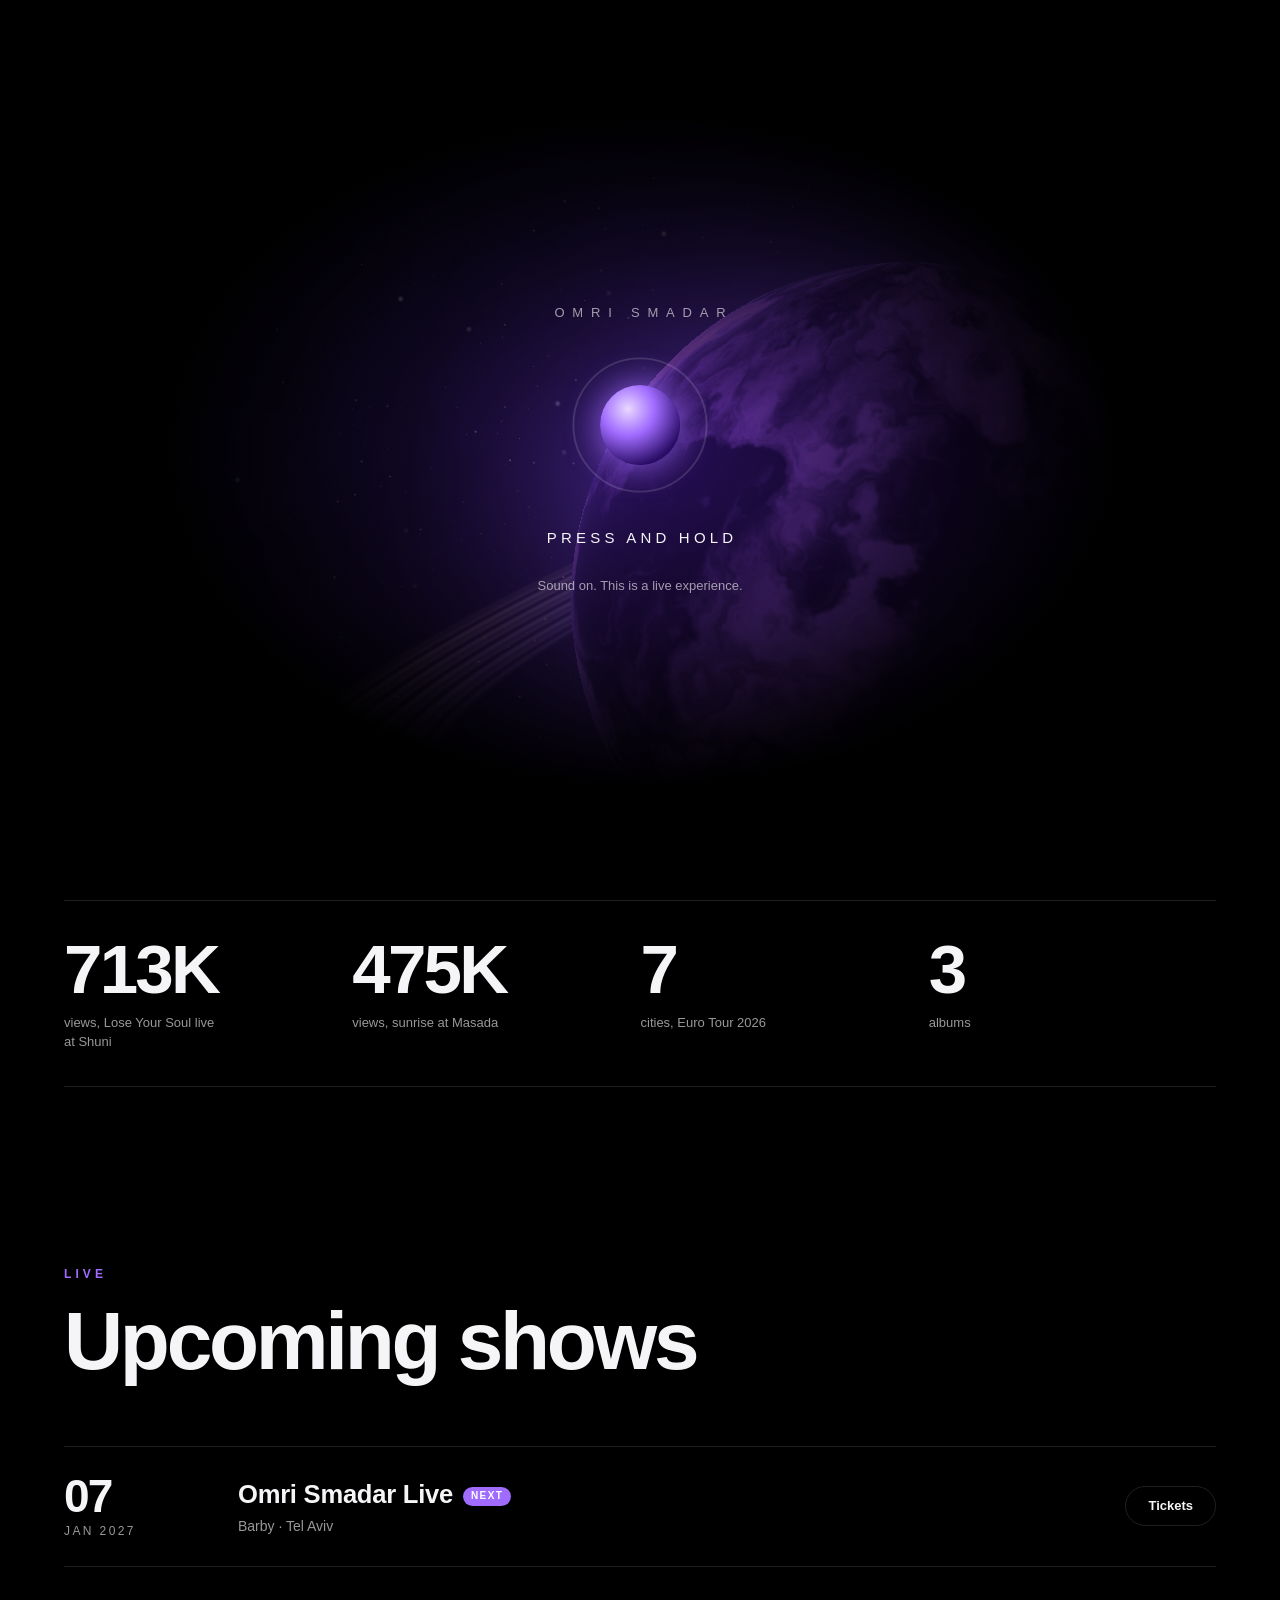
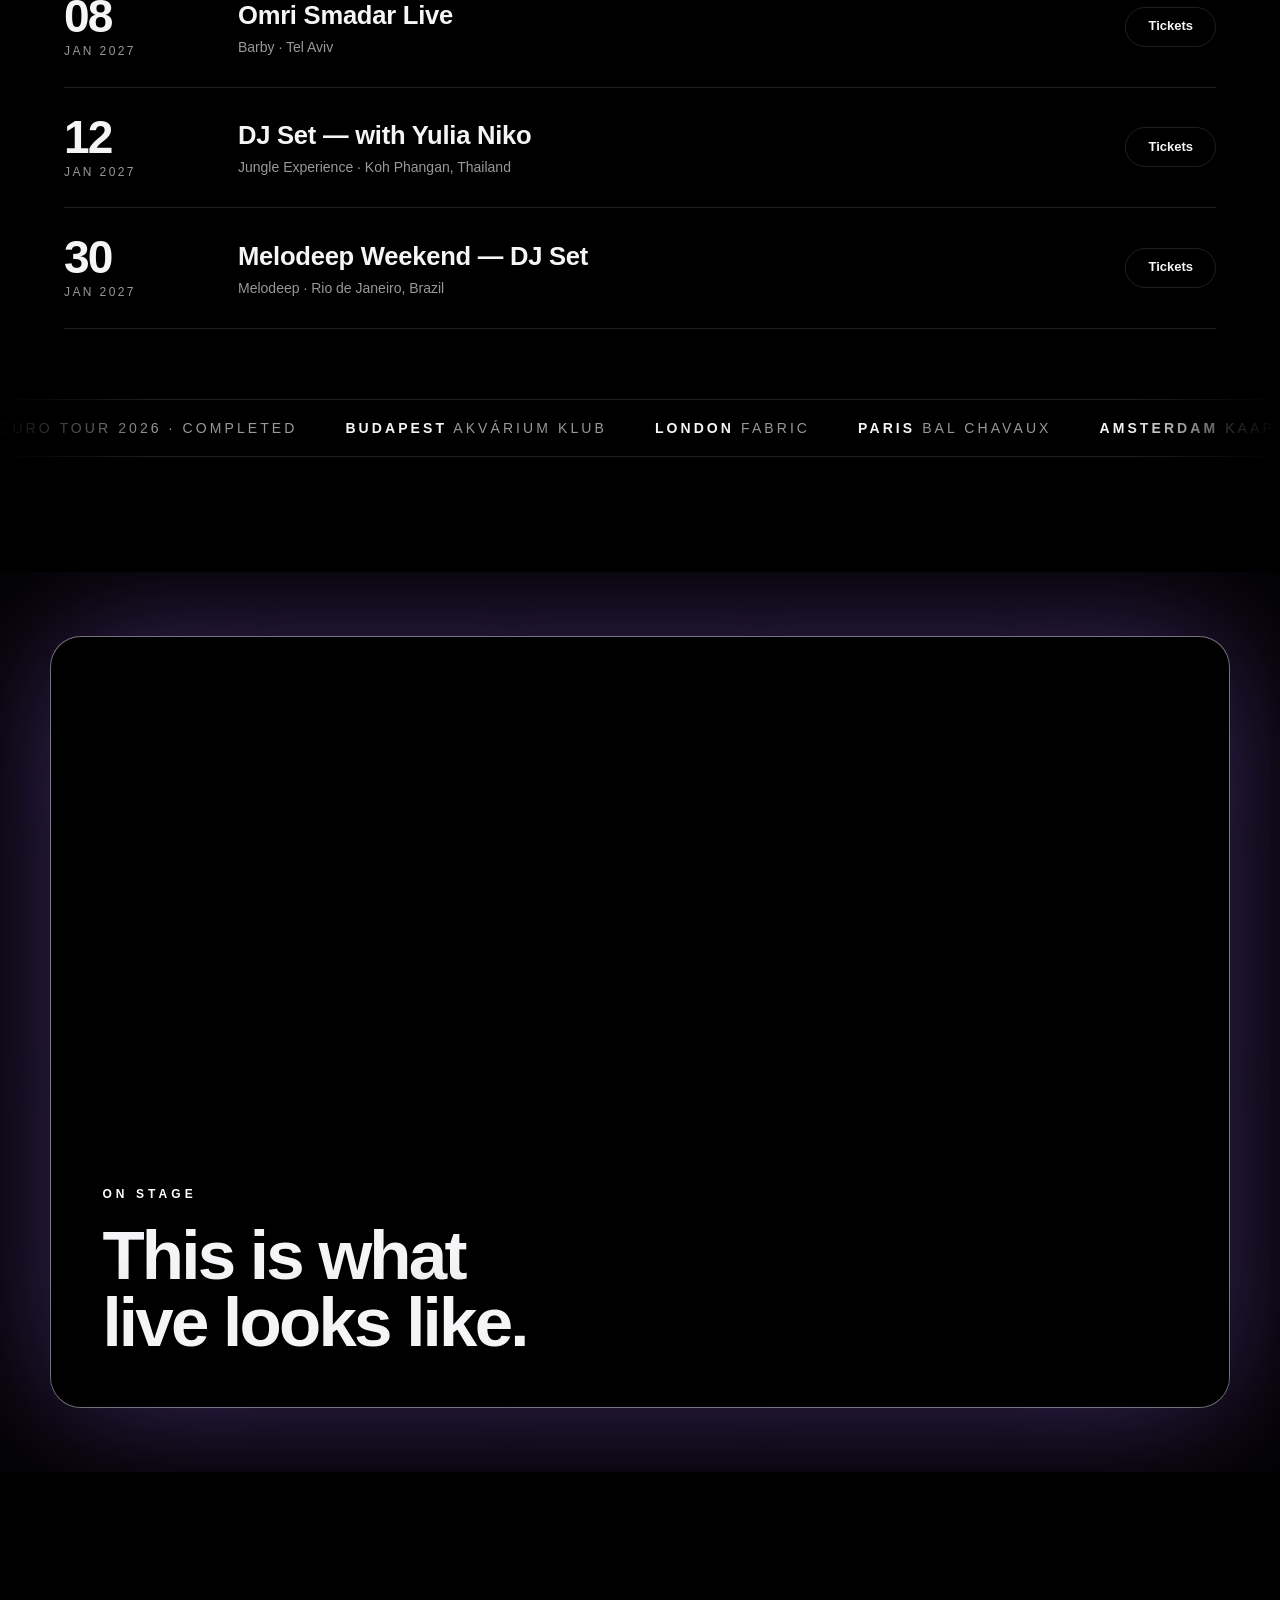
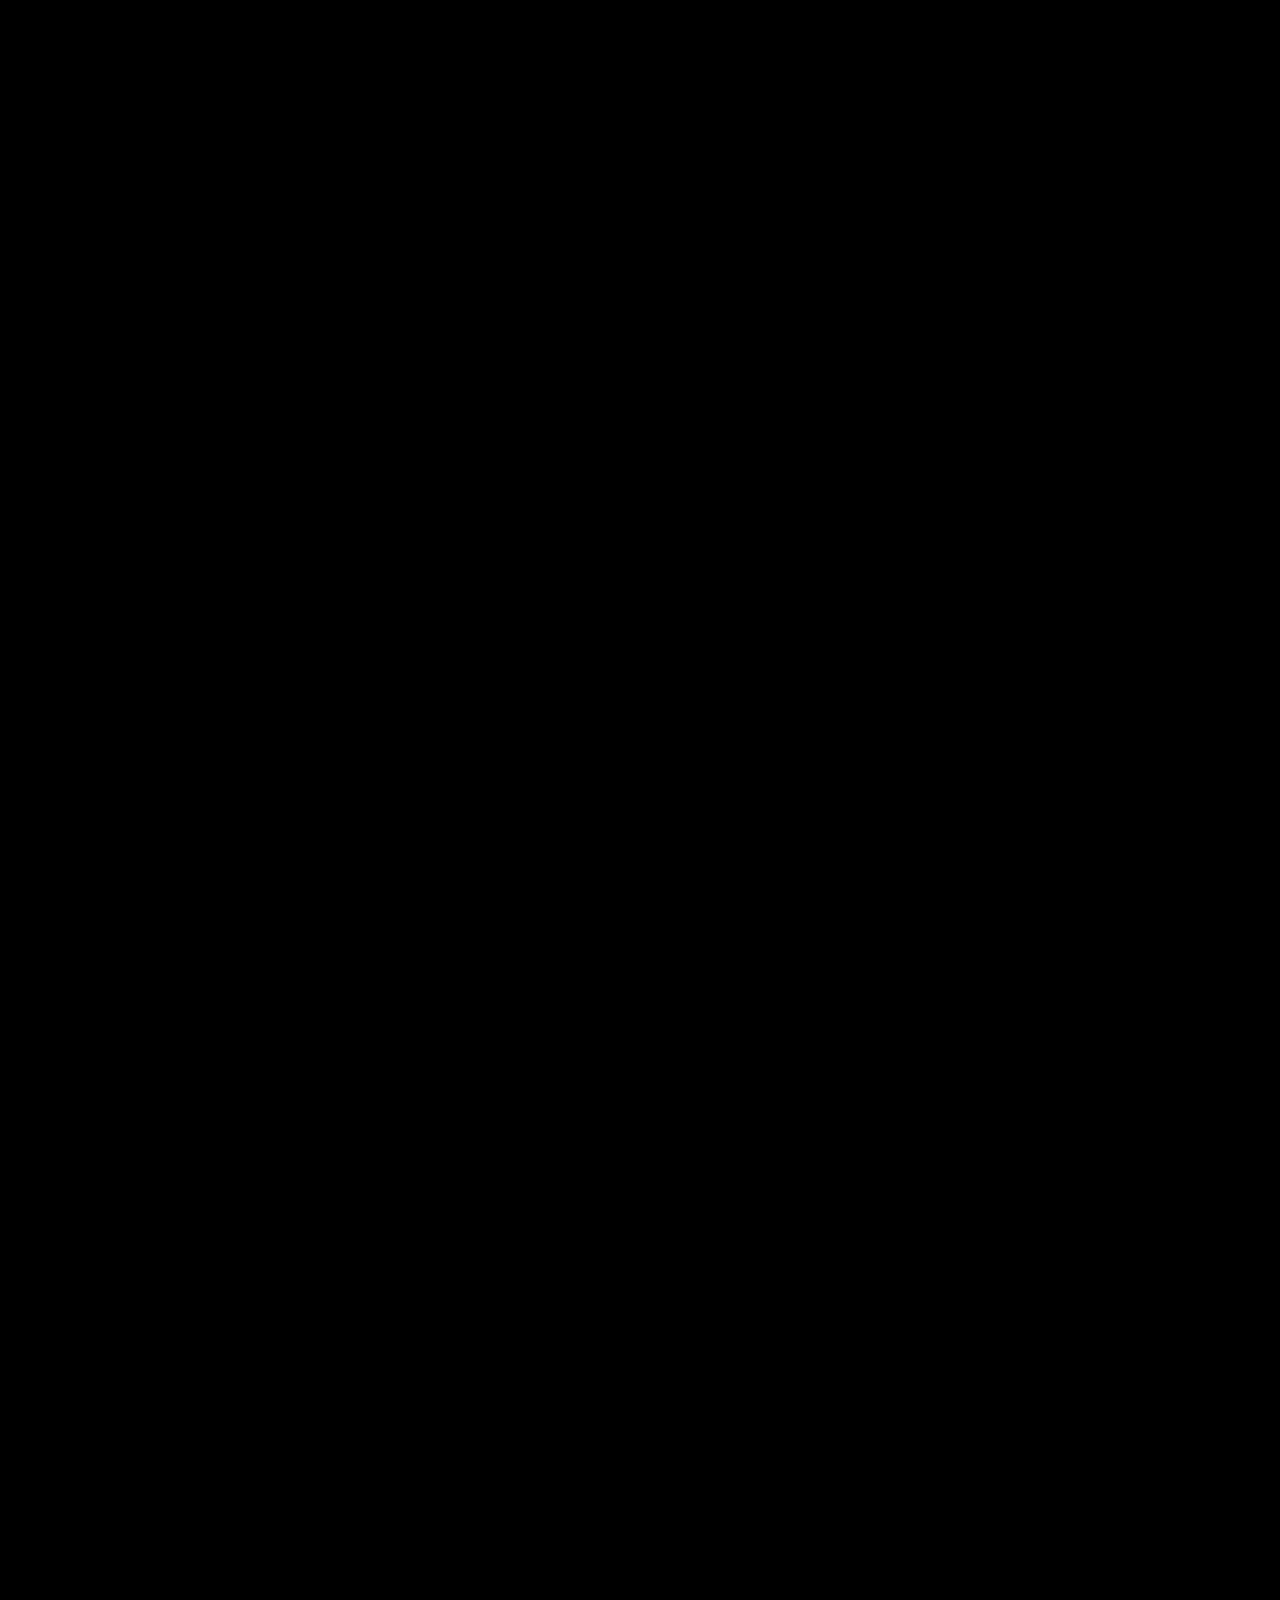
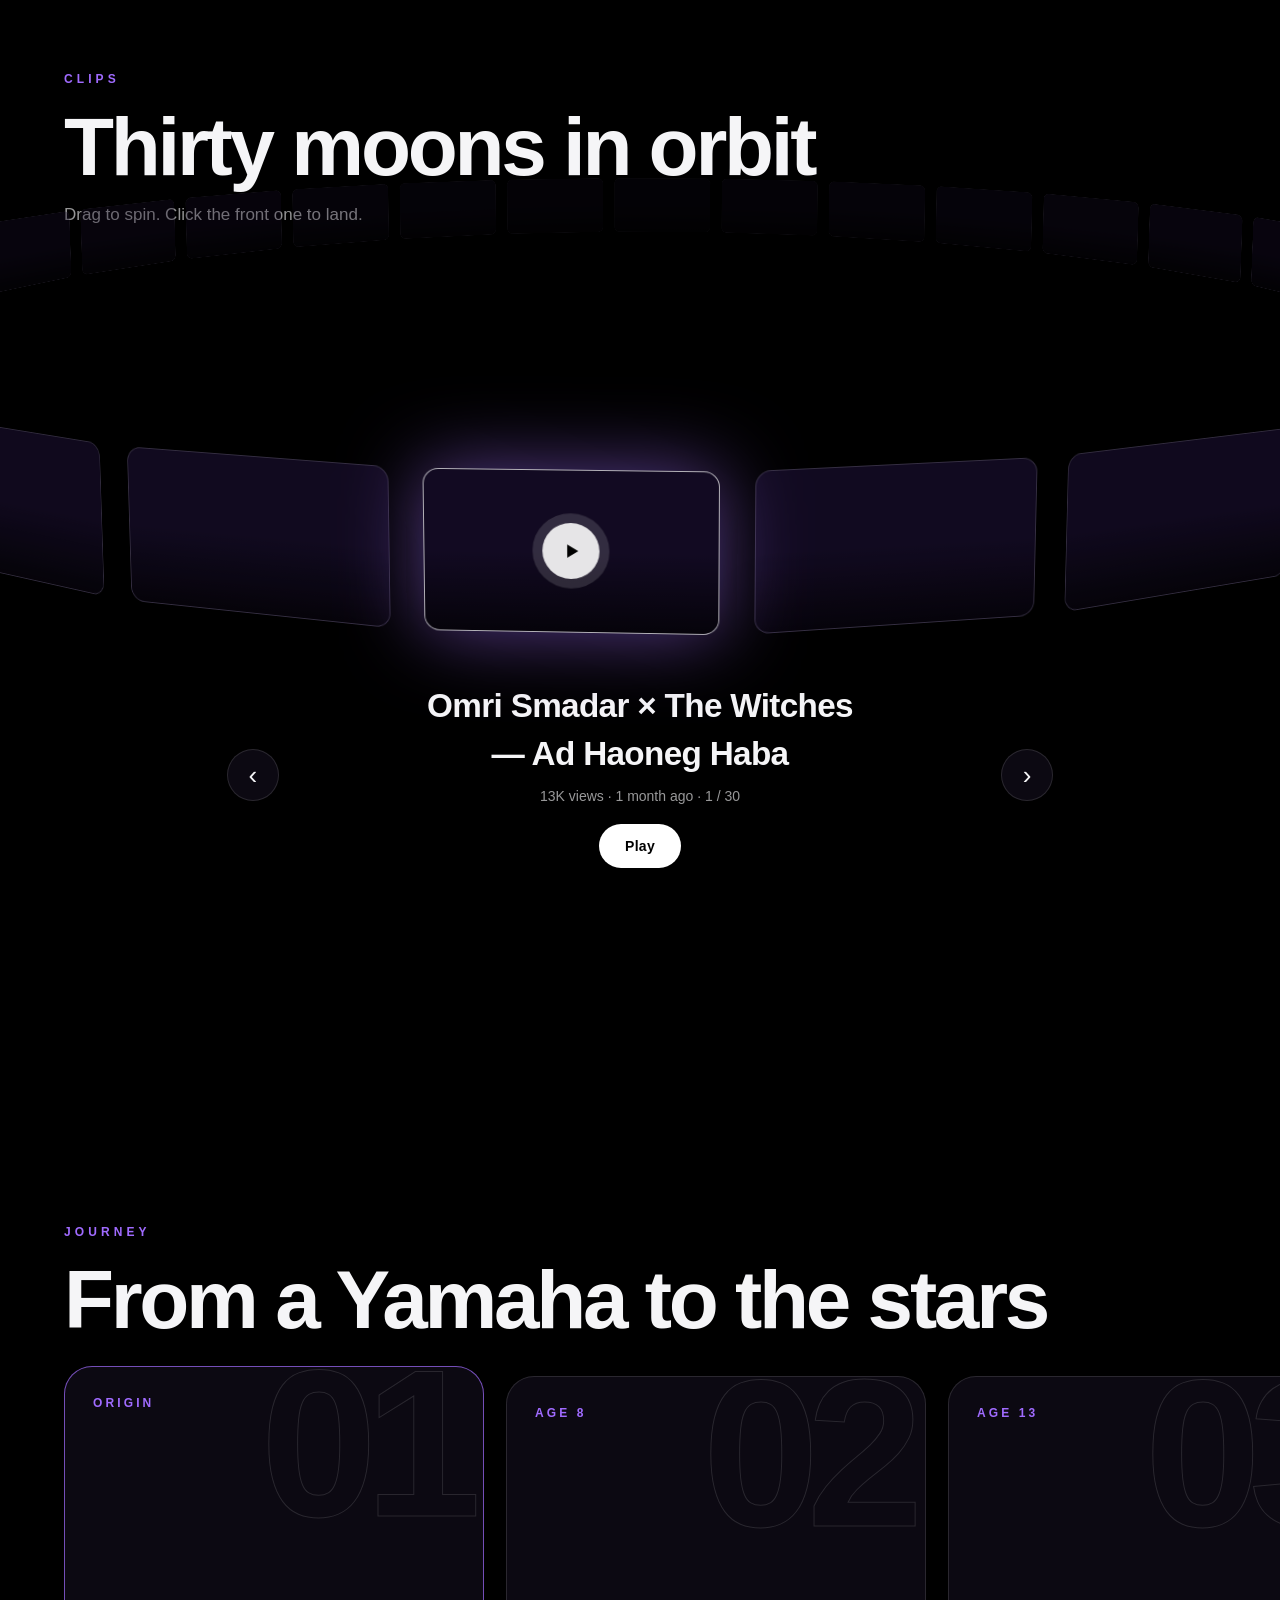
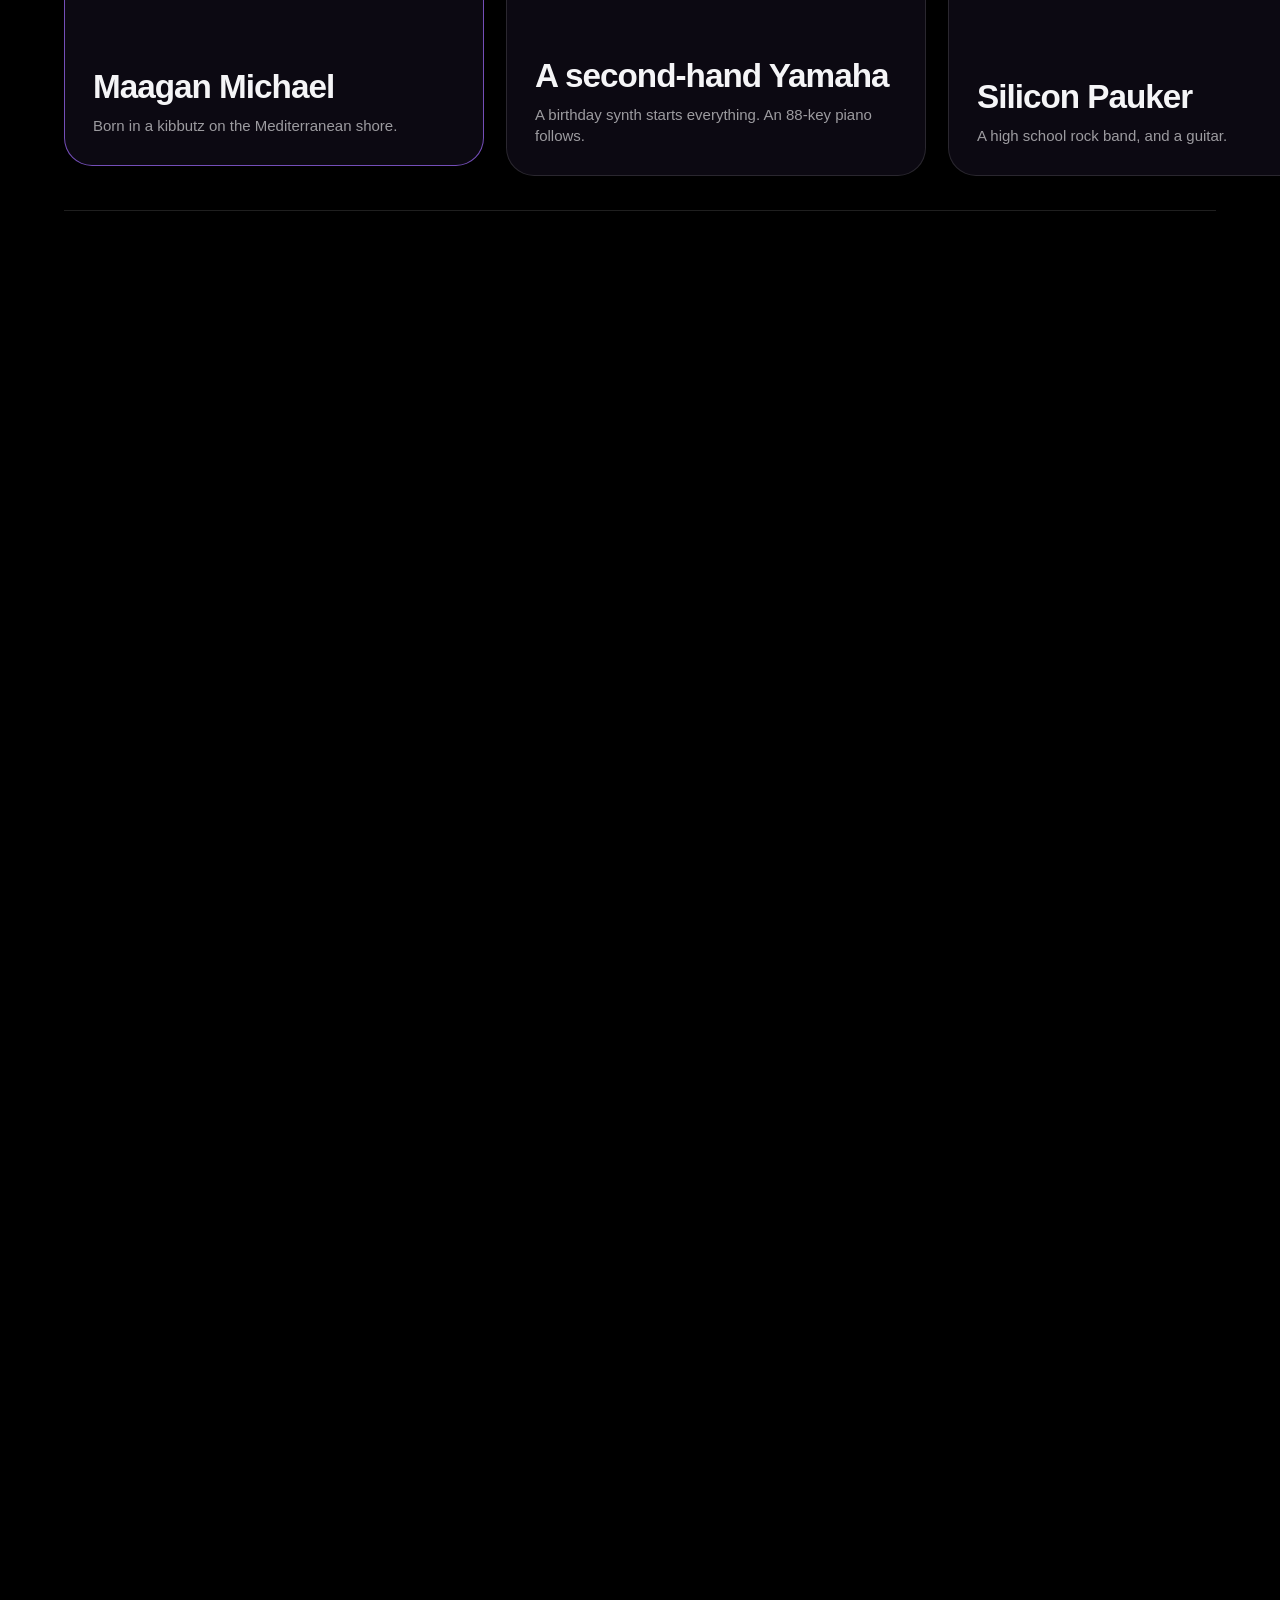
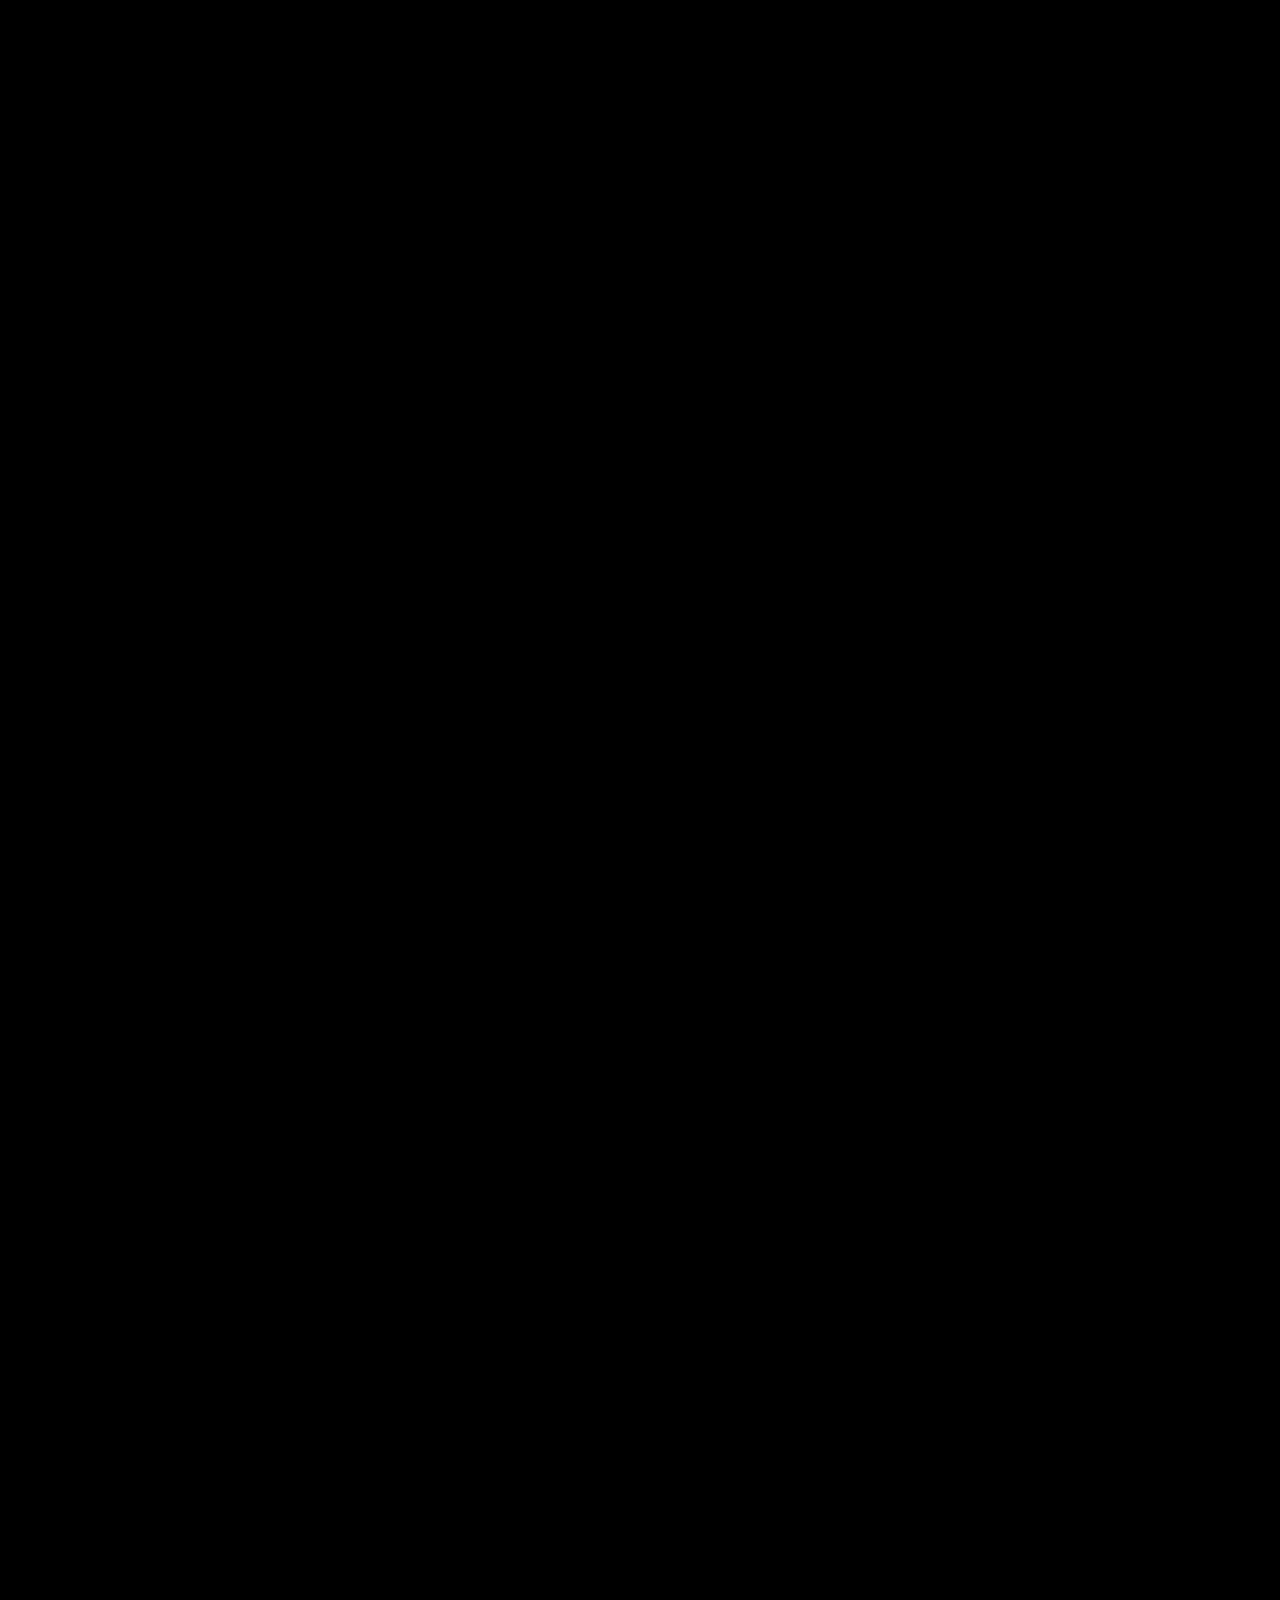
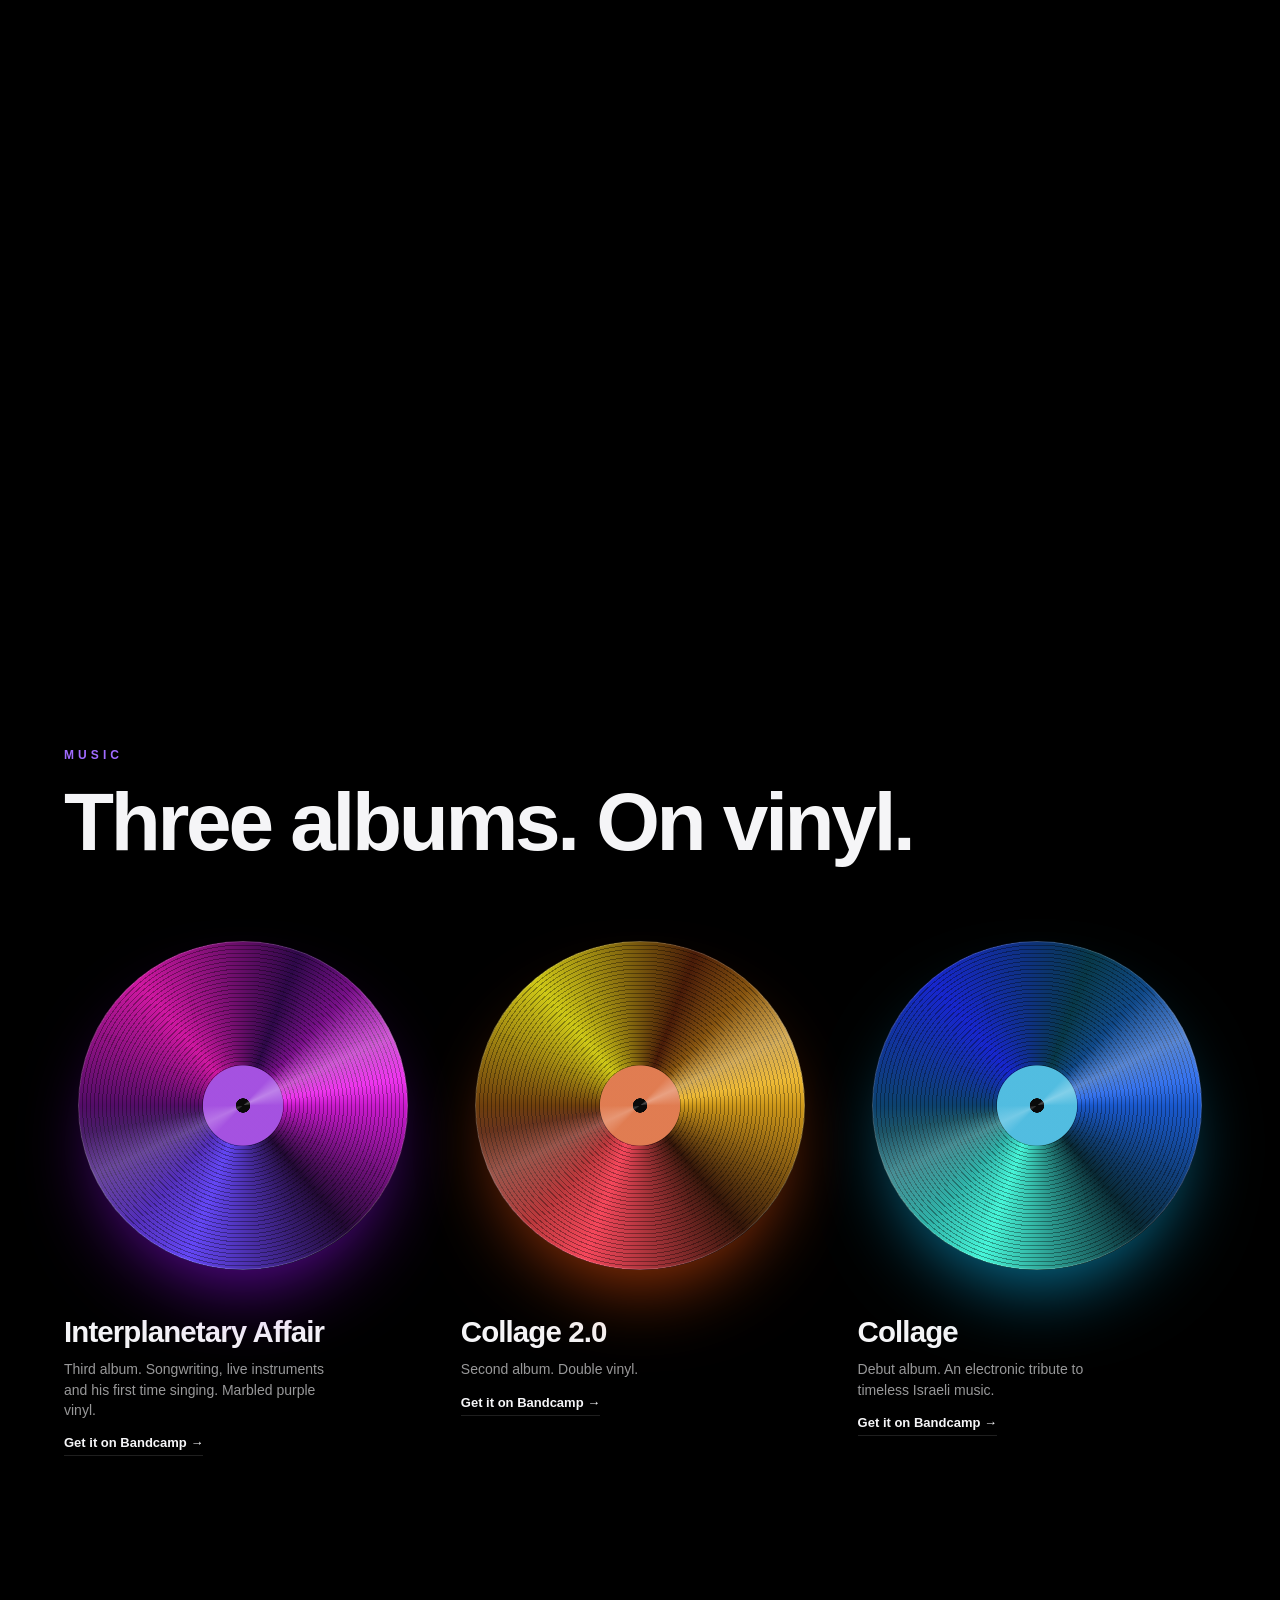
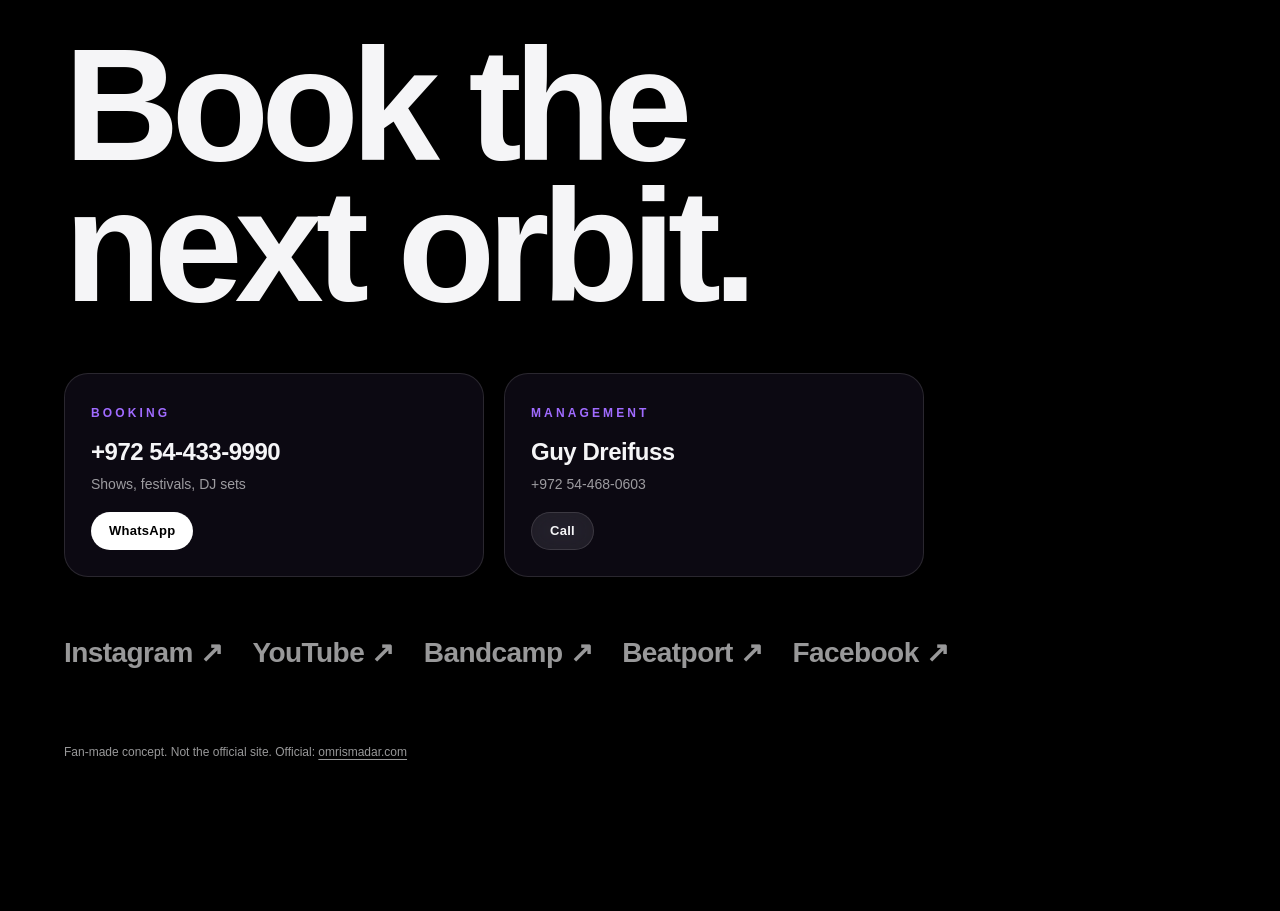
==== commit df1ac347: "Replace turntable and mixer with a delay-modeller pedal: 30 delay models, looper, tap tempo, presets" ====
--- a/mobile.html
+++ b/mobile.html
@@ -67,128 +67,36 @@
         <button id="deckLock" class="deck-lock" aria-pressed="false" title="Lock the current scenario or let them cycle">Auto</button>
       </div>
       </div>
-      <div class="rig zero" id="rig" role="group" aria-label="DJ deck">
-        <div class="tt">
-          <!-- Drawn to the proportions of a classic 1200-series direct-drive deck (453 x 353 mm) -->
-          <svg class="tt-art" viewBox="0 0 453 353" aria-hidden="true">
-            <defs>
-              <linearGradient id="ttAlu" x1="0" y1="0" x2="1" y2="1"><stop offset="0" stop-color="#eceef1"/><stop offset=".5" stop-color="#c3c7cd"/><stop offset="1" stop-color="#9fa4ac"/></linearGradient>
-              <linearGradient id="ttAluV" x1="0" y1="0" x2="0" y2="1"><stop offset="0" stop-color="#f6f7f8"/><stop offset="1" stop-color="#9ea3ab"/></linearGradient>
-              <linearGradient id="ttTube" x1="0" y1="0" x2="1" y2="0"><stop offset="0" stop-color="#8d9299"/><stop offset=".45" stop-color="#ffffff"/><stop offset="1" stop-color="#8d9299"/></linearGradient>
-              <radialGradient id="ttKnob" cx=".35" cy=".3" r=".8"><stop offset="0" stop-color="#ffffff"/><stop offset=".55" stop-color="#b9bdc4"/><stop offset="1" stop-color="#6f747c"/></radialGradient>
-              <radialGradient id="ttDark" cx=".35" cy=".3" r=".9"><stop offset="0" stop-color="#55585f"/><stop offset="1" stop-color="#111214"/></radialGradient>
-              <radialGradient id="ttVinyl" cx=".5" cy=".5" r=".5"><stop offset="0" stop-color="#0a0a0c"/><stop offset=".34" stop-color="#0a0a0c"/><stop offset=".36" stop-color="#1b1b1f"/><stop offset=".5" stop-color="#0c0c0e"/><stop offset=".62" stop-color="#1a1a1e"/><stop offset=".64" stop-color="#0b0b0d"/><stop offset=".8" stop-color="#19191d"/><stop offset=".97" stop-color="#0b0b0d"/><stop offset="1" stop-color="#232327"/></radialGradient>
-              <radialGradient id="ttRed" cx=".5" cy=".5" r=".5"><stop offset="0" stop-color="#ff3b2f" stop-opacity=".95"/><stop offset="1" stop-color="#ff3b2f" stop-opacity="0"/></radialGradient>
-              <linearGradient id="ttSheen" x1="0" y1="0" x2="1" y2="1"><stop offset="0" stop-color="#fff" stop-opacity="0"/><stop offset=".5" stop-color="#fff" stop-opacity=".11"/><stop offset="1" stop-color="#fff" stop-opacity="0"/></linearGradient>
-              <linearGradient id="ttLabel" x1="0" y1="0" x2="1" y2="1"><stop offset="0" stop-color="#2a0d66"/><stop offset=".45" stop-color="#a06bff"/><stop offset=".7" stop-color="#ff8fd0"/><stop offset="1" stop-color="#3a148a"/></linearGradient>
-              <clipPath id="ttRim"><path d="M178 20a158 158 0 1 0 .01 0zM178 33a145 145 0 1 1-.01 0z" clip-rule="evenodd"/></clipPath>
-            </defs>
-
-            <!-- plinth: rubber base showing under the aluminium top -->
-            <rect x="0" y="6" width="453" height="347" rx="16" fill="#151618"/>
-            <rect x="0" y="0" width="453" height="344" rx="15" fill="url(#ttAlu)"/>
-            <rect x=".7" y=".7" width="451.6" height="342.6" rx="14.5" fill="none" stroke="#fff" stroke-opacity=".7" stroke-width="1.2"/>
-
-            <!-- 45 adapter in its recess, top left -->
-            <circle cx="34" cy="34" r="22" fill="#8f949c"/><circle cx="34" cy="34" r="19" fill="url(#ttKnob)"/><circle cx="34" cy="34" r="6.5" fill="#2a2c30"/>
-
-            <!-- platter: bevelled rim with four rows of strobe dots -->
-            <circle cx="178" cy="178" r="161" fill="#7d828a"/>
-            <circle cx="178" cy="178" r="158.5" fill="#34363b"/>
-            <g id="ttDots" class="tt-spin">
-              <circle cx="178" cy="178" r="156.2" fill="none" stroke="#f1f1f1" stroke-width="2.6" stroke-dasharray="2.1 3.35"/>
-              <circle cx="178" cy="178" r="152.8" fill="none" stroke="#f1f1f1" stroke-width="2.6" stroke-dasharray="2.1 3.1"/>
-              <circle cx="178" cy="178" r="149.4" fill="none" stroke="#f1f1f1" stroke-width="2.6" stroke-dasharray="2.1 3.55"/>
-              <circle cx="178" cy="178" r="146" fill="none" stroke="#f1f1f1" stroke-width="2.6" stroke-dasharray="2.1 2.9"/>
-            </g>
-            <circle class="tt-redglow" cx="62" cy="282" r="70" fill="url(#ttRed)" clip-path="url(#ttRim)"/>
-            <!-- rubber mat, then the record -->
-            <circle cx="178" cy="178" r="144" fill="#141416"/>
-            <circle cx="178" cy="178" r="141" fill="none" stroke="#26272b" stroke-width="2"/>
-            <g id="ttRecord" class="tt-spin">
-              <circle cx="178" cy="178" r="137" fill="url(#ttVinyl)"/>
-              <g fill="none" stroke="#000" stroke-opacity=".55" stroke-width=".7">
-                <circle cx="178" cy="178" r="128"/><circle cx="178" cy="178" r="117"/><circle cx="178" cy="178" r="104"/><circle cx="178" cy="178" r="92"/><circle cx="178" cy="178" r="78"/><circle cx="178" cy="178" r="64"/>
-              </g>
-              <circle cx="178" cy="178" r="47" fill="url(#ttLabel)"/>
-              <circle cx="178" cy="178" r="47" fill="none" stroke="#fff" stroke-opacity=".3"/>
-              <text x="178" y="163" text-anchor="middle" font-size="10" font-weight="800" letter-spacing="2.2" fill="#fff">OMRI</text>
-              <text x="178" y="203" text-anchor="middle" font-size="8.5" font-weight="800" letter-spacing="2" fill="#fff">SMADAR</text>
-              <text x="178" y="214" text-anchor="middle" font-size="4.6" letter-spacing="1.4" fill="#fff" fill-opacity=".8">33 1/3 RPM · SIDE A</text>
-            </g>
-            <!-- light on the vinyl stays put while the record turns -->
-            <path d="M178 178 L60 108 A137 137 0 0 1 108 60 Z" fill="url(#ttSheen)"/>
-            <path d="M178 178 L296 248 A137 137 0 0 1 248 296 Z" fill="url(#ttSheen)"/>
-            <circle cx="178" cy="178" r="4.2" fill="url(#ttKnob)"/>
-
-            <!-- strobe / power turret, front left -->
-            <circle cx="40" cy="288" r="21" fill="#74797f"/><circle cx="40" cy="288" r="18.5" fill="url(#ttKnob)"/>
-            <circle cx="40" cy="288" r="12" fill="url(#ttDark)"/>
-            <path class="tt-lamp" d="M48 273 a17 17 0 0 1 9 9 l-8 5 a8 8 0 0 0 -5 -6z" fill="#3a1512"/>
-            <text x="40" y="290.5" text-anchor="middle" font-size="5" font-weight="700" fill="#d9dbe0">ON</text>
-
-            <!-- stylus light, front right of the platter -->
-            <circle cx="318" cy="322" r="10" fill="#74797f"/><circle cx="318" cy="322" r="8" fill="url(#ttKnob)"/><circle cx="318" cy="322" r="3" fill="#2a2c30"/>
-
-            <!-- pitch plate -->
-            <rect x="371" y="192" width="70" height="146" rx="5" fill="#b3b7be" stroke="#7b8088" stroke-width=".8"/>
-            <rect x="401" y="206" width="9" height="122" rx="3" fill="#0e0f11"/>
-            <g stroke="#2a2c30" stroke-width=".9">
-              <path d="M388 212h8M388 226h5M388 240h8M388 254h5M388 267h10M388 280h5M388 294h8M388 308h5M388 322h8"/>
-              <path d="M415 212h8M418 226h5M415 240h8M418 254h5M413 267h10M418 280h5M415 294h8M418 308h5M415 322h8"/>
-            </g>
-            <g font-size="5.4" font-weight="700" fill="#24262b" text-anchor="end">
-              <text x="386" y="214">8</text><text x="386" y="242">4</text><text x="386" y="269">0</text><text x="386" y="296">4</text><text x="386" y="324">8</text>
-            </g>
-            <text x="384" y="207" font-size="4.6" font-weight="700" fill="#24262b" text-anchor="end">−</text><text x="384" y="333" font-size="4.6" font-weight="700" fill="#24262b" text-anchor="end">+</text>
-            <text x="406" y="201" text-anchor="middle" font-size="4.6" font-weight="700" letter-spacing=".8" fill="#24262b">PITCH ADJ.</text>
-            <circle class="tt-zero" cx="430" cy="267" r="2.4" fill="#2c3a2e"/>
-
-            <!-- tonearm base: gimbal, anti-skate, cue lever, arm rest -->
-            <circle cx="392" cy="96" r="39" fill="#8a8f97"/><circle cx="392" cy="96" r="36" fill="url(#ttAluV)"/>
-            <circle cx="392" cy="96" r="27" fill="#2b2d31"/>
-            <circle cx="432" cy="146" r="10" fill="url(#ttDark)"/><path d="M432 138v8" stroke="#fff" stroke-width="1.4"/>
-            <rect x="366" y="196" width="9" height="16" rx="3" fill="#2b2d31"/>
-            <g class="tt-arm">
-              <rect x="377" y="24" width="30" height="40" rx="6" fill="url(#ttDark)"/>
-              <rect x="379" y="30" width="26" height="5" fill="#fff" fill-opacity=".14"/>
-              <path d="M392 62V96" stroke="url(#ttTube)" stroke-width="8" stroke-linecap="round"/>
-              <path d="M392 96C396 150 372 176 367 218S358 276 352 300" fill="none" stroke="#5f646c" stroke-width="6.4" stroke-linecap="round"/>
-              <path d="M392 96C396 150 372 176 367 218S358 276 352 300" fill="none" stroke="#eef0f2" stroke-width="4" stroke-linecap="round"/>
-              <circle cx="392" cy="96" r="15" fill="url(#ttKnob)"/><circle cx="392" cy="96" r="6" fill="#2b2d31"/>
-              <g transform="rotate(14 352 300)">
-                <rect x="345" y="294" width="14" height="27" rx="2.5" fill="#101113"/>
-                <rect x="347" y="315" width="10" height="5" fill="#c9ccd2"/>
-                <path d="M359 300h11" stroke="#d5d8dd" stroke-width="2.2" stroke-linecap="round"/>
-              </g>
-            </g>
-
-            <text x="232" y="349.5" text-anchor="middle" font-size="5" font-weight="700" letter-spacing="1.6" fill="#d7d9de">SL-OMRI · QUARTZ · DIRECT DRIVE</text>
-          </svg>
-          <button class="tt-start" id="ttStart" aria-pressed="false" aria-label="Start or stop the record">START · STOP</button>
-          <div class="tt-speed"><button id="tt33" class="on" aria-label="33 rpm">33</button><button id="tt45" aria-label="45 rpm">45</button></div>
-          <div class="tt-pitch">
-            <input type="range" id="ttPitch" min="-8" max="8" step="0.1" value="0" aria-label="Pitch, plus or minus 8 percent">
+      <div class="rig" id="rig" role="group" aria-label="Delay pedal">
+        <div class="tp">
+          <button id="tpPlay" aria-pressed="false" aria-label="Start or stop the track"></button>
+          <span class="tp-title" id="ttTitle">Track</span>
+          <span class="tp-bpm"><b id="mxBpm">---.-</b> BPM <em id="mxInfo"></em></span>
+          <input type="range" class="mx-vol" id="mxVol" min="0" max="100" value="85" aria-label="Volume">
+        </div>
+        <div class="pd">
+          <div class="pd-top"><span class="pd-logo">OMRI<b>6</b></span><span class="pd-name"><b>OS4</b> MkII</span></div>
+          <div class="pd-panel">
+            <div class="pd-sel">
+              <div class="pd-labels" id="pdLabels"></div>
+              <div class="knob sel" id="pdSel" role="slider" tabindex="0" aria-label="Delay model"><i></i></div>
+              <button class="pd-alt" id="pdAlt" aria-pressed="true" aria-label="Switch between new and legacy models"></button>
+              <span class="pd-altl">ALT<b>LEGACY</b></span>
+            </div>
+            <div class="pd-k"><div class="knob" data-k="time" role="slider" tabindex="0" aria-label="Delay time or subdivision" aria-valuemin="0" aria-valuemax="100"><i></i></div><label>TIME<span>/SUBDIV</span></label></div>
+            <div class="pd-k"><div class="knob" data-k="repeats" role="slider" tabindex="0" aria-label="Repeats" aria-valuemin="0" aria-valuemax="100"><i></i></div><label>REPEATS</label></div>
+            <div class="pd-k"><div class="knob" data-k="tweak" role="slider" tabindex="0" aria-label="Tweak" aria-valuemin="0" aria-valuemax="100"><i></i></div><label>TWEAK</label></div>
+            <div class="pd-k"><div class="knob" data-k="tweez" role="slider" tabindex="0" aria-label="Tweez" aria-valuemin="0" aria-valuemax="100"><i></i></div><label>TWEEZ</label></div>
+            <div class="pd-k"><div class="knob" data-k="mix" role="slider" tabindex="0" aria-label="Mix" aria-valuemin="0" aria-valuemax="100"><i></i></div><label>MIX</label></div>
           </div>
-          <output class="tt-pitch-out" id="ttPitchOut">0.0%</output>
+          <div class="pd-foot">
+            <div class="fs"><b>A</b><button id="fsA" aria-label="Footswitch A"></button><span>● / DUB</span></div>
+            <div class="fs"><b>B</b><button id="fsB" aria-label="Footswitch B"></button><span>▶ / ■</span></div>
+            <div class="fs"><b>C</b><button id="fsC" aria-label="Footswitch C"></button><span>▶ ONCE</span></div>
+            <div class="fs"><b>TAP</b><button id="fsTAP" aria-label="Footswitch TAP"></button><span>½ / ←</span></div>
+          </div>
         </div>
-        <div class="mx">
-          <div class="mx-lcd"><b id="mxBpm">---.-</b><span>BPM</span><em id="mxInfo">press start</em></div>
-          <div class="mx-eq">
-            <div class="mx-knobs">
-              <div class="mx-k"><div class="knob" data-k="hi" role="slider" tabindex="0" aria-label="Treble" aria-valuemin="0" aria-valuemax="100"><i></i></div><label>HI</label></div>
-              <div class="mx-k"><div class="knob" data-k="mid" role="slider" tabindex="0" aria-label="Mid" aria-valuemin="0" aria-valuemax="100"><i></i></div><label>MID</label></div>
-              <div class="mx-k"><div class="knob" data-k="low" role="slider" tabindex="0" aria-label="Bass" aria-valuemin="0" aria-valuemax="100"><i></i></div><label>LOW</label></div>
-            </div>
-            <div class="mx-meter" id="mxMeter" aria-hidden="true"><i></i><i></i><i></i><i></i><i></i><i></i><i></i><i></i><i></i><i></i><i></i><i></i></div>
-          </div>
-          <div class="mx-fx">
-            <button id="mxFx" aria-pressed="false">Flanger</button>
-            <div class="mx-k"><div class="knob small" data-k="fx" role="slider" tabindex="0" aria-label="Flanger depth" aria-valuemin="0" aria-valuemax="100"><i></i></div><label>DEPTH</label></div>
-          </div>
-          <input type="range" class="mx-vol" id="mxVol" min="0" max="100" value="85" aria-label="Channel volume">
-        </div>
-        <p class="rig-note" id="ttTitle"></p>
+        <p class="rig-note" id="pdRead"></p>
       </div>
     </div>
     <p class="hero-sub reveal">Interplanetary Affair. From a kibbutz on the Mediterranean to sunrise at Masada.</p>
--- a/styles.css
+++ b/styles.css
@@ -114,69 +114,66 @@
 @media (min-width: 1100px) { .hero-title { font-size: clamp(56px, 12.6vw, 240px); } }
 @media (max-width: 1099px) { .hero-stage { flex-direction: column; align-items: flex-start; gap: 26px; } }
 
-/* ---------- DJ rig: turntable + mixer channel. Everything is sized in em so the whole rig scales. ---------- */
-.rig { flex: none; display: flex; gap: .7em; font-size: clamp(12px, 1.05vw, 17px); opacity: 0; transform: translateY(20px); transition: opacity 1.2s var(--ease) 1.4s, transform 1.2s var(--ease) 1.4s; user-select: none; -webkit-user-select: none; }
+/* ---------- Sound rig: transport strip + delay pedal. Sized in em so the whole rig scales. ---------- */
+.rig { position: relative; flex: none; display: flex; flex-direction: column; gap: .6em; width: 30em; font-size: clamp(12px, 1.05vw, 17px); opacity: 0; transform: translateY(20px); transition: opacity 1.2s var(--ease) 1.4s, transform 1.2s var(--ease) 1.4s; user-select: none; -webkit-user-select: none; }
 .launched .rig { opacity: 1; transform: none; }
 .rig button { font-family: inherit; }
-.tt { position: relative; width: 20em; height: 15.585em; flex: none; filter: drop-shadow(0 1.6em 1.6em rgba(0, 0, 0, .75)); }
-.tt-art { position: absolute; inset: 0; width: 100%; height: 100%; display: block; overflow: visible; font-family: var(--font); }
-.tt-spin { transform-box: view-box; transform-origin: 178px 178px; will-change: transform; }
-.tt-redglow { opacity: 0; transition: opacity .4s; mix-blend-mode: screen; }
-.rig.on .tt-redglow { opacity: 1; }
-.rig.on .tt-lamp { fill: #ff3b2f; filter: drop-shadow(0 0 3px #ff3b2f); }
-.rig.zero .tt-zero { fill: #3ddc84; filter: drop-shadow(0 0 2.5px #3ddc84); }
-.tt-arm { transform-box: view-box; transform-origin: 392px 96px; transform: rotate(-2deg); transition: transform 1.2s var(--ease); filter: drop-shadow(3px 5px 3px rgba(0, 0, 0, .45)); }
-.rig.on .tt-arm { transform: rotate(27deg); }
-/* live controls sit exactly over their drawn positions (percentages of the 453 x 353 drawing) */
-.tt-start { position: absolute; left: 2.6%; top: 86.6%; width: 16%; height: 9.2%; border-radius: .25em; font-size: .36em; font-weight: 800; letter-spacing: .04em; color: #16181b;
-  background: linear-gradient(#fbfbfc, #b9bdc4); box-shadow: 0 .35em 0 #686d75, inset 0 1px 0 #fff, 0 .5em .8em rgba(0, 0, 0, .35); transition: transform .1s, box-shadow .1s; }
-.tt-start:active, .tt-start[aria-pressed="true"] { transform: translateY(.25em); box-shadow: 0 .1em 0 #686d75, inset 0 1px 0 #fff, 0 0 1.6em rgba(255, 60, 40, .6); }
-.tt-speed { position: absolute; left: 20.2%; top: 90.6%; width: 13.4%; height: 4.8%; display: flex; gap: 8%; }
-.tt-speed button { flex: 1; font-size: .34em; font-weight: 800; border-radius: .35em; color: #24262b; background: linear-gradient(#f4f5f7, #b9bdc4); box-shadow: 0 .25em 0 #686d75; }
-.tt-speed button::before { content: ""; display: block; width: .45em; height: .45em; margin: 0 auto .1em; border-radius: 50%; background: #5a2320; }
-.tt-speed button.on::before { background: #ff3b2f; box-shadow: 0 0 .6em #ff3b2f; }
-.tt-speed button { line-height: 1; padding: 0; }
-.tt-pitch { position: absolute; left: 82.6%; top: 56.2%; width: 14%; height: 38.6%; }
-.tt-pitch input { position: absolute; inset: 0; width: 100%; height: 100%; margin: 0; font-size: inherit; background: none; writing-mode: vertical-lr; -webkit-appearance: none; appearance: none; cursor: grab; }
-.tt-pitch input::-webkit-slider-runnable-track { background: none; }
-.tt-pitch input::-webkit-slider-thumb { -webkit-appearance: none; width: 1.75em; height: .95em; border-radius: .14em; background: linear-gradient(#45474c, #101113 44%, #f4f4f4 45% 55%, #101113 56%, #303236); box-shadow: 0 .18em .35em rgba(0, 0, 0, .65), inset 0 1px 0 rgba(255, 255, 255, .25); }
-.tt-pitch input::-moz-range-track { background: none; }
-.tt-pitch input::-moz-range-thumb { width: 1.75em; height: .95em; border: 0; border-radius: .14em; background: linear-gradient(#45474c, #101113 44%, #f4f4f4 45% 55%, #101113 56%, #303236); }
-.tt-pitch-out { position: absolute; left: 82.4%; top: 47.6%; width: 15.4%; text-align: center; font: 700 .42em ui-monospace, "SF Mono", Menlo, monospace; color: #1b1d20; background: rgba(255, 255, 255, .35); border-radius: .3em; }
-.rig { position: relative; }
-.rig-note { position: absolute; left: 0; right: 0; top: calc(100% + .7em); font-size: 11px; color: var(--dim); text-align: center; white-space: nowrap; overflow: hidden; text-overflow: ellipsis; }
-
-.mx { width: 8.4em; height: 15.585em; flex: none; border-radius: .9em; padding: .6em; display: flex; flex-direction: column; gap: .5em; color: #c9ccd2;
-  background: linear-gradient(160deg, #26272b, #0e0f11); box-shadow: inset 0 1px 0 rgba(255, 255, 255, .14), 0 2em 4em -1.5em #000; }
-.mx-lcd { border-radius: .35em; padding: .3em .45em .35em; background: #120a00; box-shadow: inset 0 0 0 .06em #3a2600, inset 0 0 1em rgba(255, 140, 0, .18); color: #ffae1a; text-shadow: 0 0 .5em rgba(255, 150, 0, .8); display: grid; grid-template-columns: 1fr auto; align-items: baseline; }
-.mx-lcd b { font: 700 1.45em ui-monospace, "SF Mono", Menlo, monospace; letter-spacing: -.02em; font-variant-numeric: tabular-nums; }
-.mx-lcd span { font-size: .5em; font-weight: 700; letter-spacing: .1em; }
-.mx-lcd em { grid-column: 1 / -1; font-style: normal; font-size: .46em; letter-spacing: .16em; text-transform: uppercase; opacity: .75; }
-.mx-eq { flex: 1; display: flex; gap: .5em; min-height: 0; }
-.mx-knobs { flex: 1; display: flex; flex-direction: column; justify-content: space-between; }
-.mx-k { display: flex; align-items: center; gap: .45em; }
-.mx-k label { font-size: .48em; font-weight: 700; letter-spacing: .12em; }
-.knob { --r: 0deg; position: relative; width: 2.35em; height: 2.35em; flex: none; border-radius: 50%; cursor: ns-resize; touch-action: none;
-  background: radial-gradient(circle at 35% 28%, #5b5d63, #1b1c1f 62%); box-shadow: 0 .18em .4em rgba(0, 0, 0, .7), inset 0 0 0 .08em #000, 0 0 0 .14em #2f3035; }
-.knob.small { width: 1.9em; height: 1.9em; }
-.knob i { position: absolute; left: 50%; top: 8%; width: .18em; height: 38%; margin-left: -.09em; border-radius: .1em; background: #fff; transform-origin: 50% 110%; transform: rotate(var(--r)); box-shadow: 0 0 .3em rgba(255, 255, 255, .6); }
-.knob:focus-visible { outline-offset: 2px; }
-.mx-meter { width: .6em; display: flex; flex-direction: column-reverse; gap: .12em; padding: .1em 0; }
-.mx-meter i { flex: 1; border-radius: .08em; background: #1f2a22; }
-.mx-meter i:nth-child(n+9) { background: #2a2718; } .mx-meter i:nth-child(n+11) { background: #2e1a1a; }
-.mx-meter i.on { background: #30d158; box-shadow: 0 0 .4em #30d158; }
-.mx-meter i.on:nth-child(n+9) { background: #ffd60a; box-shadow: 0 0 .4em #ffd60a; }
-.mx-meter i.on:nth-child(n+11) { background: #ff3b30; box-shadow: 0 0 .4em #ff3b30; }
-.mx-fx { display: flex; align-items: center; justify-content: space-between; gap: .4em; padding-top: .45em; border-top: 1px solid rgba(255, 255, 255, .09); }
-.mx-fx button { height: 3.4em; padding: 0 .7em; font-size: .5em; font-weight: 800; letter-spacing: .1em; text-transform: uppercase; border-radius: .5em; color: #9aa0a8; background: #1c1d20; box-shadow: inset 0 0 0 .12em #33353a; transition: color .2s, box-shadow .2s, background .2s; }
-.mx-fx button.on { color: #1a0d00; background: #ff9f0a; box-shadow: 0 0 1.6em rgba(255, 159, 10, .8); animation: fxblink 1s steps(2) infinite; }
-@keyframes fxblink { 50% { filter: brightness(1.35); } }
-.mx-fx .mx-k { flex-direction: column; gap: .15em; }
-.mx-vol { -webkit-appearance: none; appearance: none; width: 100%; height: 1.2em; margin: 0; font-size: inherit; background: none; cursor: grab; }
-.mx-vol::-webkit-slider-runnable-track { height: .22em; border-radius: .2em; background: #000; box-shadow: 0 1px 0 rgba(255, 255, 255, .12); }
-.mx-vol::-webkit-slider-thumb { -webkit-appearance: none; width: .8em; height: 1.4em; margin-top: -.6em; border-radius: .15em; background: linear-gradient(90deg, #2b2d31, #0e0f11 42%, #f2f2f2 43% 57%, #0e0f11 58%, #2b2d31); box-shadow: 0 .15em .3em rgba(0, 0, 0, .7); }
-.mx-vol::-moz-range-track { height: .22em; border-radius: .2em; background: #000; }
-.mx-vol::-moz-range-thumb { width: .8em; height: 1.4em; border: 0; border-radius: .15em; background: linear-gradient(90deg, #2b2d31, #0e0f11 42%, #f2f2f2 43% 57%, #0e0f11 58%, #2b2d31); }
+.rig-note { font: 600 10.5px/1.4 ui-monospace, "SF Mono", Menlo, monospace; letter-spacing: .04em; color: var(--dim); text-align: center; min-height: 2.8em; }
+
+.tp { display: flex; align-items: center; gap: .7em; padding: .4em .8em .4em .4em; border-radius: 999px; background: var(--glass); border: 1px solid var(--line); backdrop-filter: blur(20px) saturate(1.6); -webkit-backdrop-filter: blur(20px) saturate(1.6); }
+#tpPlay { width: 2.3em; height: 2.3em; flex: none; border-radius: 50%; background: #fff; position: relative; transition: transform .3s var(--ease); }
+#tpPlay:hover { transform: scale(1.08); }
+#tpPlay::before { content: ""; position: absolute; left: 54%; top: 50%; translate: -50% -50%; border: solid transparent; border-width: .5em 0 .5em .8em; border-left-color: #000; }
+#tpPlay[aria-pressed="true"]::before { left: 50%; width: .75em; height: .75em; border: 0; background: #000; border-radius: .1em; }
+.tp-title { flex: 1; min-width: 0; font-size: .78em; color: var(--dim); white-space: nowrap; overflow: hidden; text-overflow: ellipsis; }
+.tp-bpm { flex: none; font: 600 .72em ui-monospace, "SF Mono", Menlo, monospace; color: var(--dim); }
+.tp-bpm b { color: #ffae1a; font-size: 1.35em; font-variant-numeric: tabular-nums; text-shadow: 0 0 .6em rgba(255, 150, 0, .7); }
+.tp-bpm em { display: none; }
+.mx-vol { -webkit-appearance: none; appearance: none; width: 5em; flex: none; height: 1.2em; margin: 0; font-size: inherit; background: none; cursor: grab; }
+.mx-vol::-webkit-slider-runnable-track { height: .2em; border-radius: .2em; background: rgba(255, 255, 255, .25); }
+.mx-vol::-webkit-slider-thumb { -webkit-appearance: none; width: .9em; height: .9em; margin-top: -.35em; border-radius: 50%; background: #fff; }
+.mx-vol::-moz-range-track { height: .2em; border-radius: .2em; background: rgba(255, 255, 255, .25); }
+.mx-vol::-moz-range-thumb { width: .9em; height: .9em; border: 0; border-radius: 50%; background: #fff; }
+
+/* the pedal: green stepped enclosure, black control strip, four footswitches */
+.pd { --g1: #36b468; --g2: #1f8a49; --g3: #136133; position: relative; border-radius: .9em; color: #0b1a10; filter: drop-shadow(0 1.6em 1.6em rgba(0, 0, 0, .75));
+  background: linear-gradient(180deg, var(--g1), var(--g2) 60%, var(--g3)); box-shadow: inset 0 1px 0 rgba(255, 255, 255, .45), inset 0 -.25em .5em rgba(0, 0, 0, .35); }
+.pd-top { height: 4em; display: flex; align-items: center; justify-content: space-between; padding: 0 1.3em 0 1.1em; border-radius: .9em .9em 0 0; background: linear-gradient(180deg, rgba(255, 255, 255, .22), rgba(255, 255, 255, 0) 70%); }
+.pd-logo { display: inline-flex; align-items: center; height: 1.5em; padding: 0 .45em; border-radius: .3em; background: #0c1a11; color: var(--g1); font-size: .72em; font-weight: 900; letter-spacing: .14em; }
+.pd-logo b { margin-left: .4em; padding: 0 .3em; border-radius: .2em; background: var(--g1); color: #0c1a11; letter-spacing: 0; }
+.pd-name { font-size: 1.25em; font-weight: 400; letter-spacing: -.02em; }
+.pd-name b { font-weight: 800; }
+.pd-panel { position: relative; display: flex; align-items: flex-start; height: 6.4em; margin: 0 .9em; padding: .55em .5em 0 0; border-radius: .9em; background: linear-gradient(#17191a, #0b0c0d); box-shadow: inset 0 .15em .4em #000, 0 1px 0 rgba(255, 255, 255, .25); }
+.pd-sel { position: relative; width: 13.4em; height: 5.6em; flex: none; }
+.pd-labels span { position: absolute; font-size: .27em; font-weight: 700; letter-spacing: 0; line-height: 1; white-space: nowrap; text-transform: uppercase; color: #9aa09c; cursor: pointer; transition: color .2s; }
+.pd-labels span.l { translate: -100% -50%; } .pd-labels span.r { translate: 0 -50%; } .pd-labels span.c { translate: -50% -50%; }
+.pd-labels u { text-decoration: none; color: #2c9a57; }
+.pd-labels span.on { color: #fff; text-shadow: 0 0 .8em #fff; }
+.pd-labels span.on u { color: #6dffa0; }
+.rig.legacy .pd-labels span.on { color: #9aa09c; text-shadow: none; }
+.rig.legacy .pd-labels span.on u { color: #6dffa0; text-shadow: 0 0 .8em #6dffa0; }
+.rig:not(.legacy) .pd-labels span.on u { color: #2c9a57; }
+.knob { --r: 0deg; position: relative; width: 2.4em; height: 2.4em; flex: none; border-radius: 50%; cursor: ns-resize; touch-action: none;
+  background: radial-gradient(circle at 38% 30%, #4a4c50, #101112 65%); box-shadow: 0 .2em .5em rgba(0, 0, 0, .8), 0 0 0 .12em #050505, 0 0 0 .22em var(--g2, #1f8a49), 0 0 .9em .1em rgba(54, 180, 104, .45); }
+.knob i { position: absolute; left: 50%; top: 6%; width: .22em; height: 44%; margin-left: -.11em; border-radius: .12em; background: #fff; transform-origin: 50% 100%; transform: rotate(var(--r)); box-shadow: 0 0 .3em rgba(255, 255, 255, .5); }
+.knob.sel { position: absolute; left: 50%; top: 48%; width: 2.6em; height: 2.6em; margin: -1.3em; }
+.pd-alt { position: absolute; left: 90%; top: 56%; width: .95em; height: .95em; border-radius: 50%; background: radial-gradient(circle at 35% 30%, #555, #0a0a0a); box-shadow: 0 0 0 .12em #2a2c2d; }
+.pd-altl { position: absolute; left: 87.5%; top: 78%; font-size: .32em; font-weight: 700; color: #cfd3d0; line-height: 1.15; text-align: center; }
+.pd-altl b { display: block; font-size: 1.35em; color: #2c9a57; }
+.rig.legacy .pd-altl b { color: #6dffa0; text-shadow: 0 0 .7em #6dffa0; }
+.pd-k { flex: 1; display: flex; flex-direction: column; align-items: center; gap: .55em; padding-top: .45em; }
+.pd-k label { font-size: .5em; font-weight: 800; letter-spacing: .02em; color: #e8ebe9; white-space: nowrap; }
+.pd-k label span { font-weight: 500; opacity: .75; }
+.pd-foot { display: flex; justify-content: space-between; padding: .5em 1.6em .7em; margin-top: .5em; border-radius: 0 0 .9em .9em; background: linear-gradient(180deg, rgba(255, 255, 255, .2), rgba(255, 255, 255, 0) 45%); box-shadow: inset 0 1px 0 rgba(255, 255, 255, .4); }
+.fs { display: flex; flex-direction: column; align-items: center; gap: .3em; width: 4em; }
+.fs b { font-size: .95em; font-weight: 800; line-height: 1; }
+.fs span { font-size: .5em; font-weight: 800; letter-spacing: .04em; white-space: nowrap; }
+.fs button { width: 2.5em; height: 2.5em; border-radius: 50%; background: radial-gradient(circle at 38% 30%, #fff, #b8bdc4 45%, #6e737a); box-shadow: 0 0 0 .14em #2b2d2f, 0 0 0 .5em #3b4042, 0 .25em .5em .4em rgba(0, 0, 0, .35); margin: .5em 0; transition: transform .08s; }
+.fs button:active { transform: scale(.93); }
+.fs button[data-led="green"] { box-shadow: 0 0 0 .14em #2b2d2f, 0 0 0 .5em #3dff7a, 0 0 1.4em .5em rgba(61, 255, 122, .85); }
+.fs button[data-led="red"] { box-shadow: 0 0 0 .14em #2b2d2f, 0 0 0 .5em #ff3b30, 0 0 1.4em .5em rgba(255, 59, 48, .85); }
+.fs button.saved { animation: saved .7s steps(4); }
+@keyframes saved { 50% { box-shadow: 0 0 0 .14em #2b2d2f, 0 0 0 .5em #fff, 0 0 1.6em .6em #fff; } }
 
 /* video playing through the letterforms */
 .title-wrap { position: relative; }
@@ -495,7 +492,7 @@
   .hero { padding-bottom: 110px; }
   .hero-title { font-size: 22vw; }
   .sound { left: 14px; bottom: calc(14px + env(safe-area-inset-bottom)); }
-  .rig { font-size: clamp(9px, 2.95vw, 17px); align-self: center; margin-bottom: 22px; }
+  .rig { font-size: clamp(9px, 2.95vw, 17px); align-self: center; }
   .agent { top: auto; left: 0; right: 0; bottom: 0; width: 100%; height: min(86vh, 86dvh); border-radius: 28px 28px 0 0; transform: translateY(105%); padding-bottom: env(safe-area-inset-bottom); }
   .agent-head::before { content: ""; position: absolute; top: 7px; left: 50%; translate: -50% 0; width: 38px; height: 4px; border-radius: 4px; background: var(--faint); }
   .ask-btn { position: fixed; right: 14px; bottom: calc(14px + env(safe-area-inset-bottom)); top: auto; height: 46px; padding: 0 18px 0 12px; font-size: 14px; background: rgba(160, 107, 255, .35); box-shadow: 0 10px 40px -6px rgba(160, 107, 255, .8); }
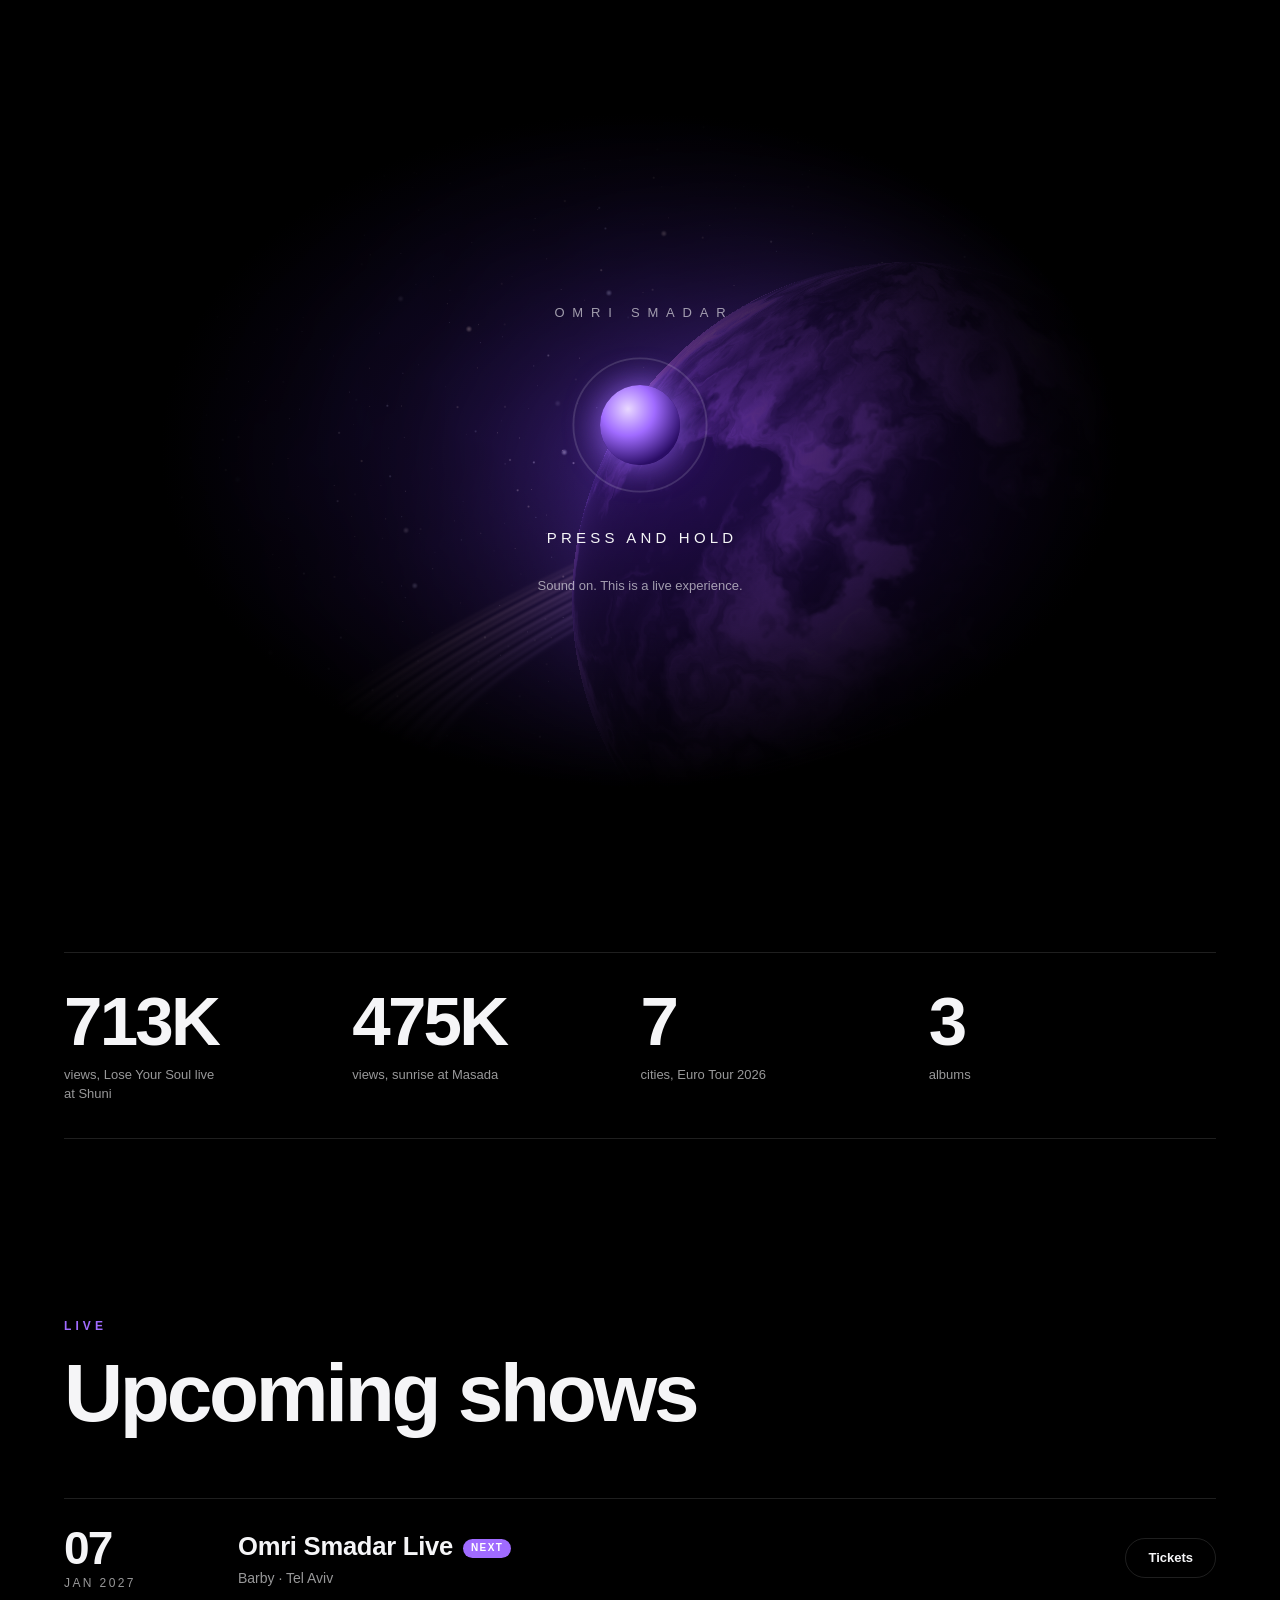
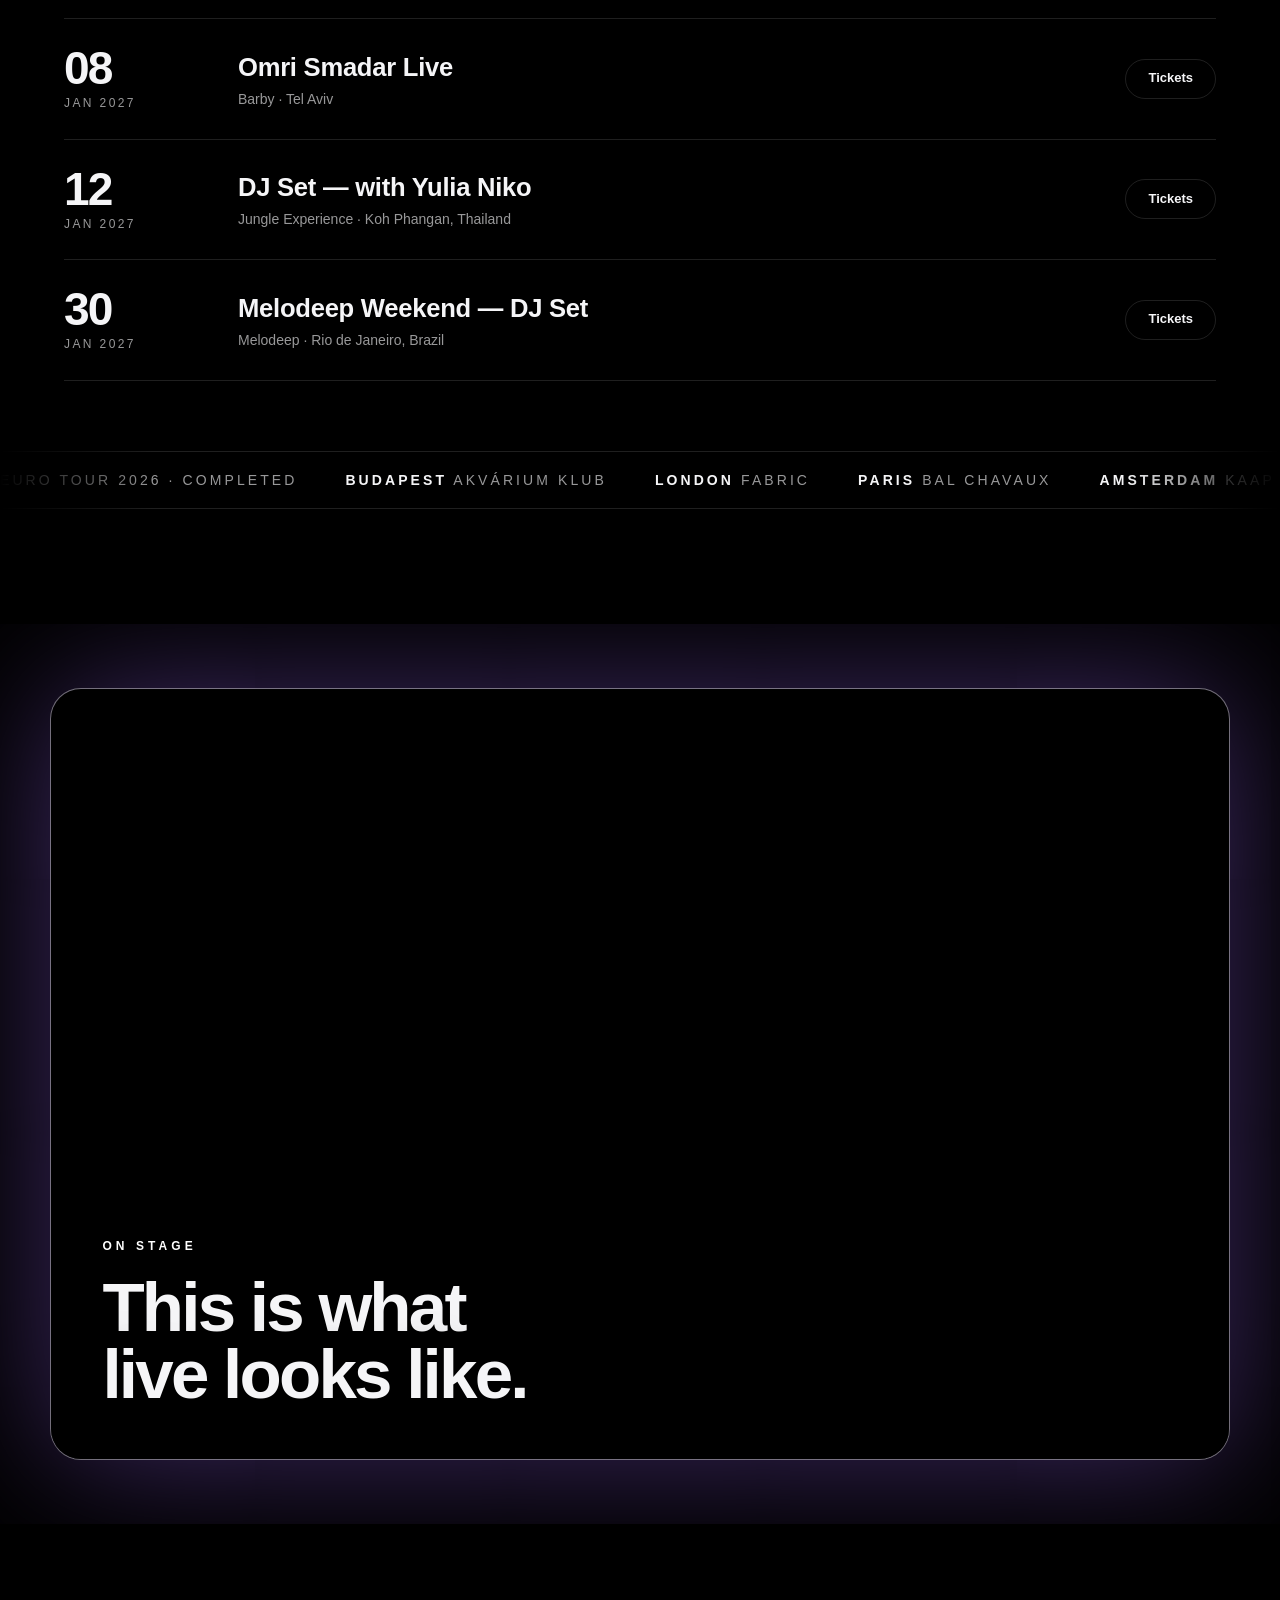
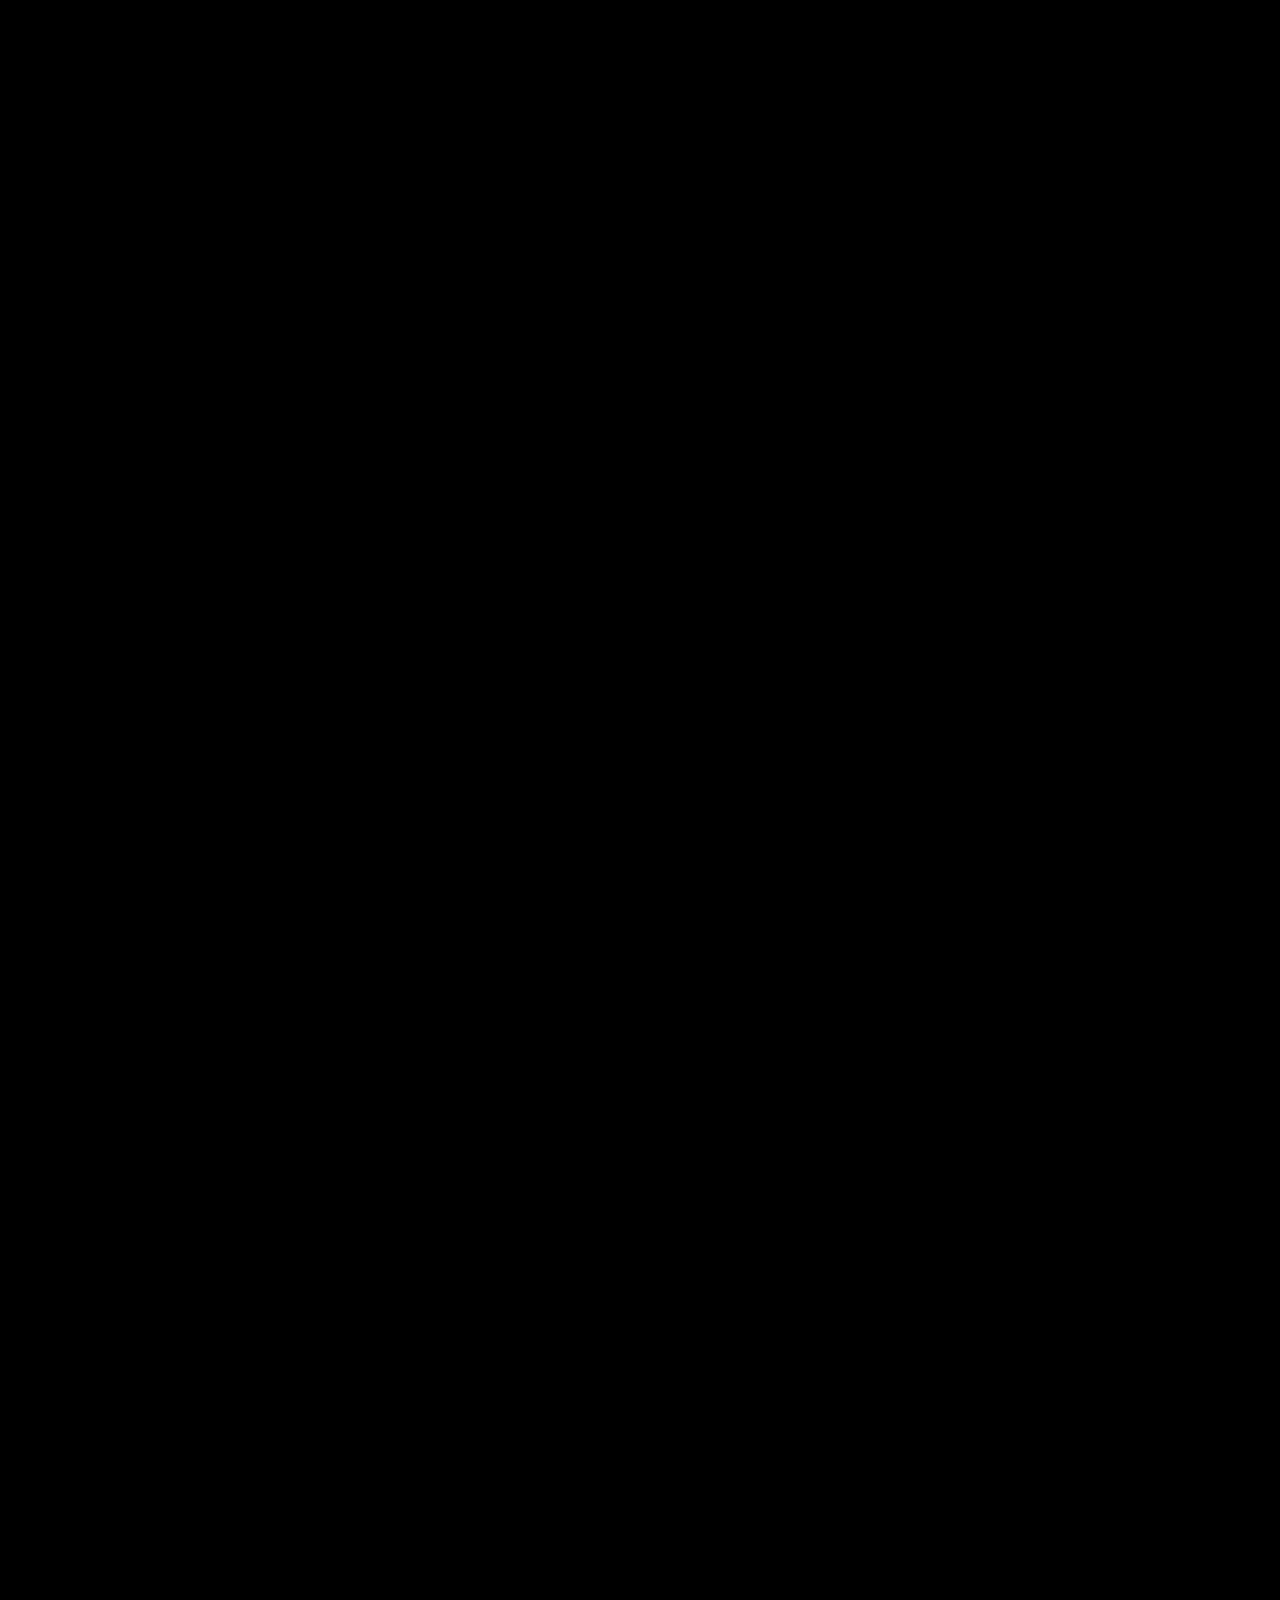
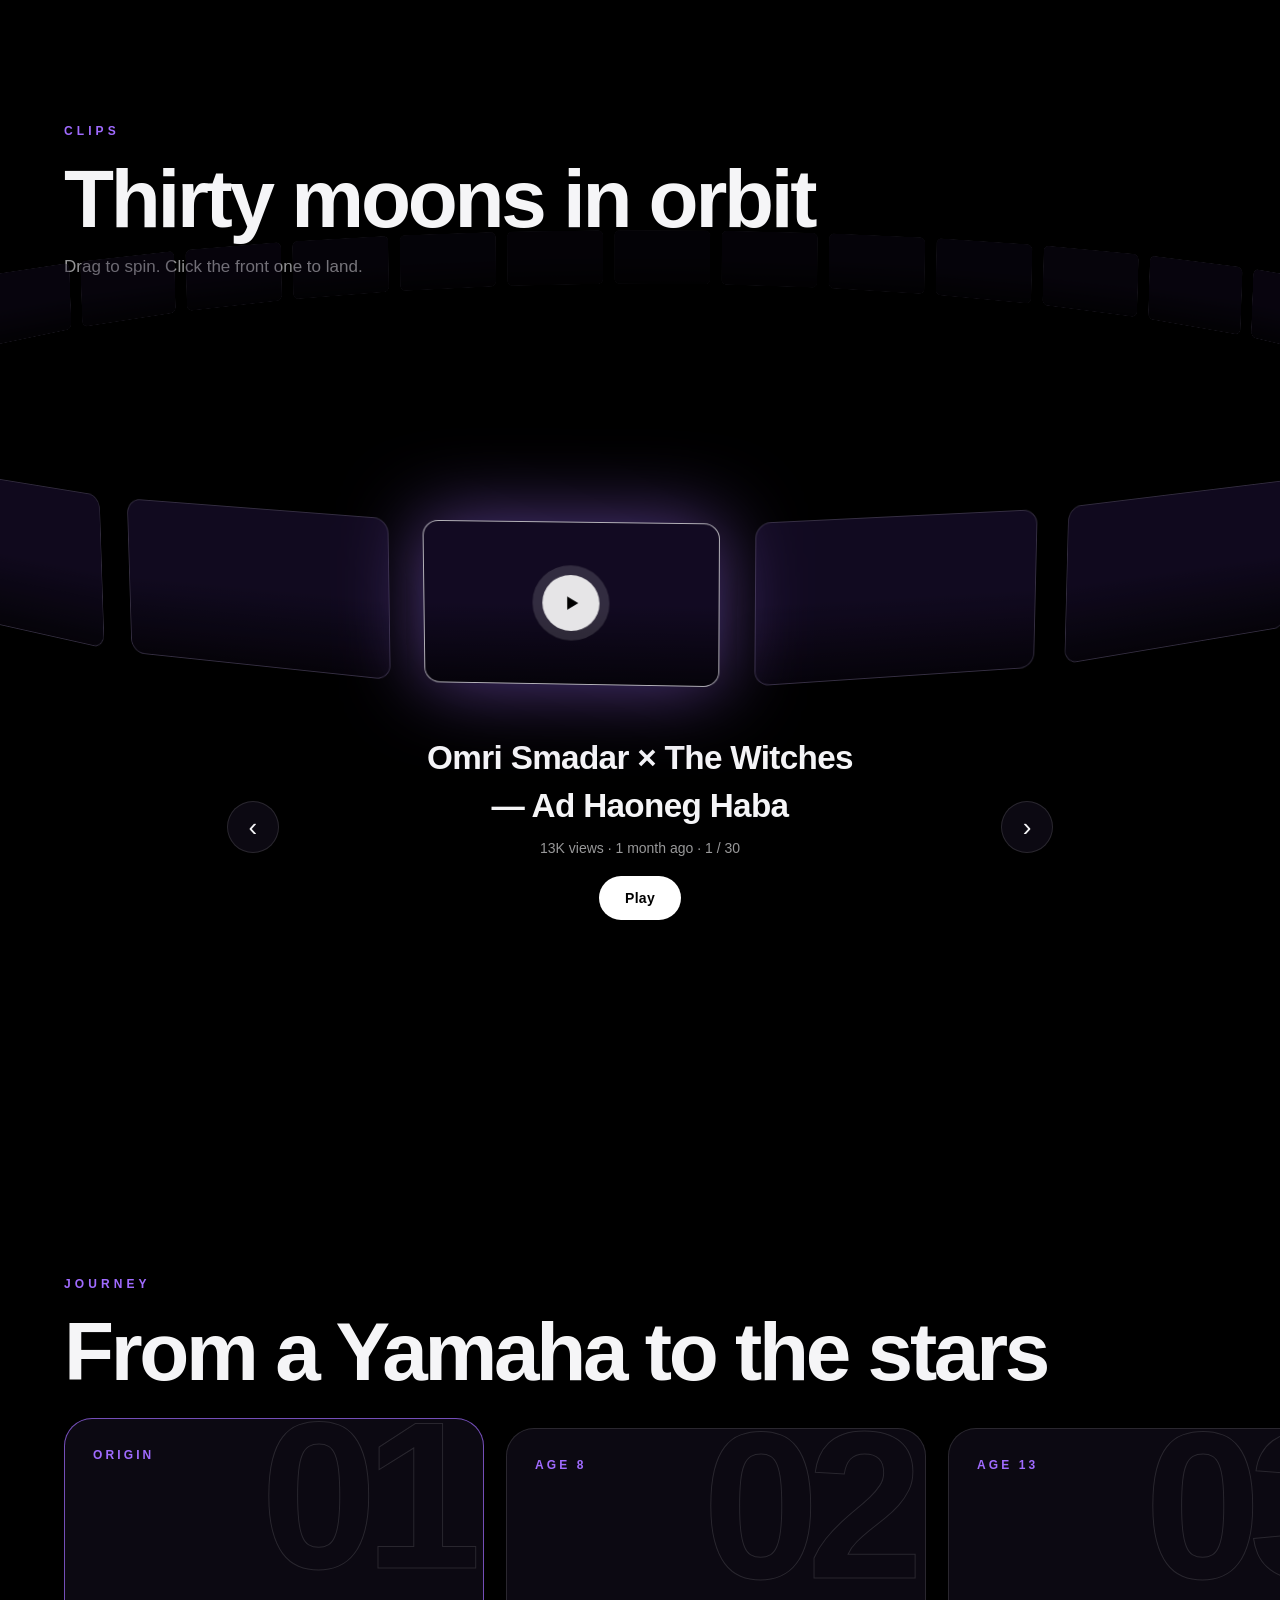
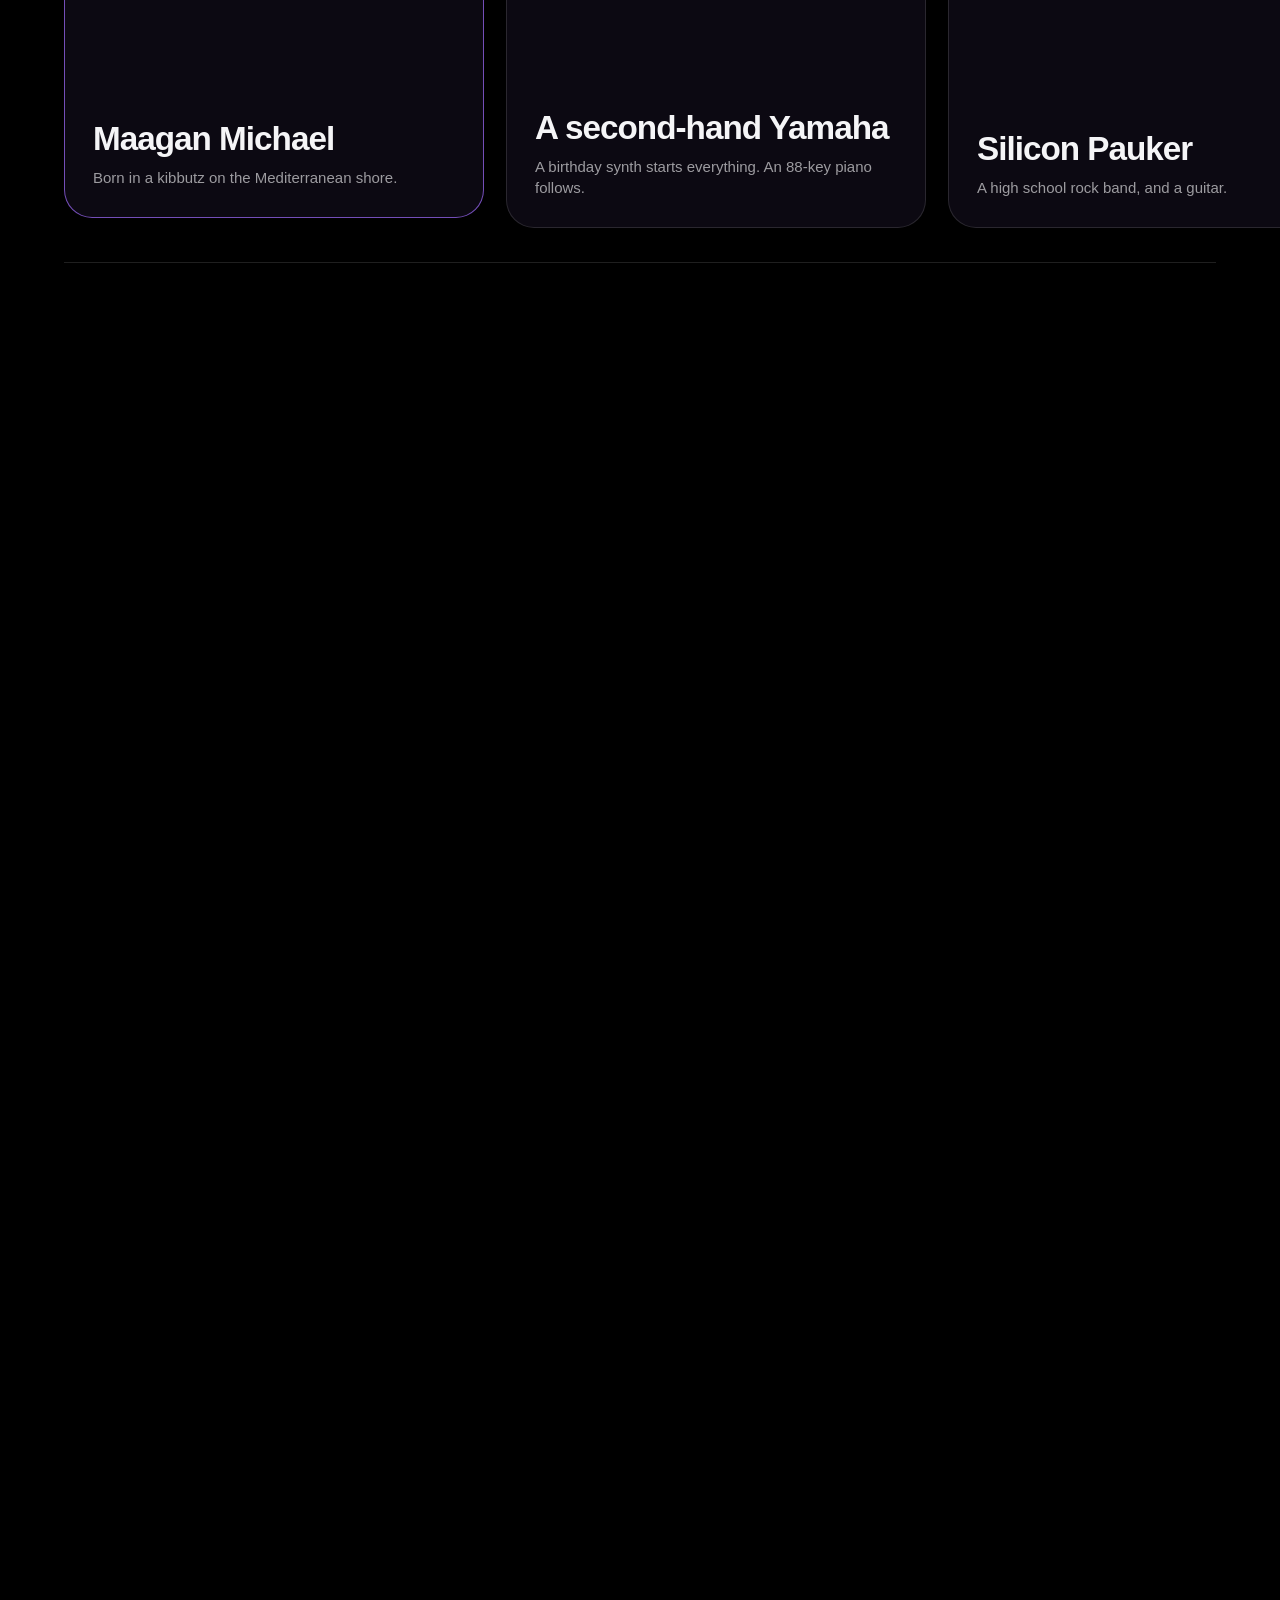
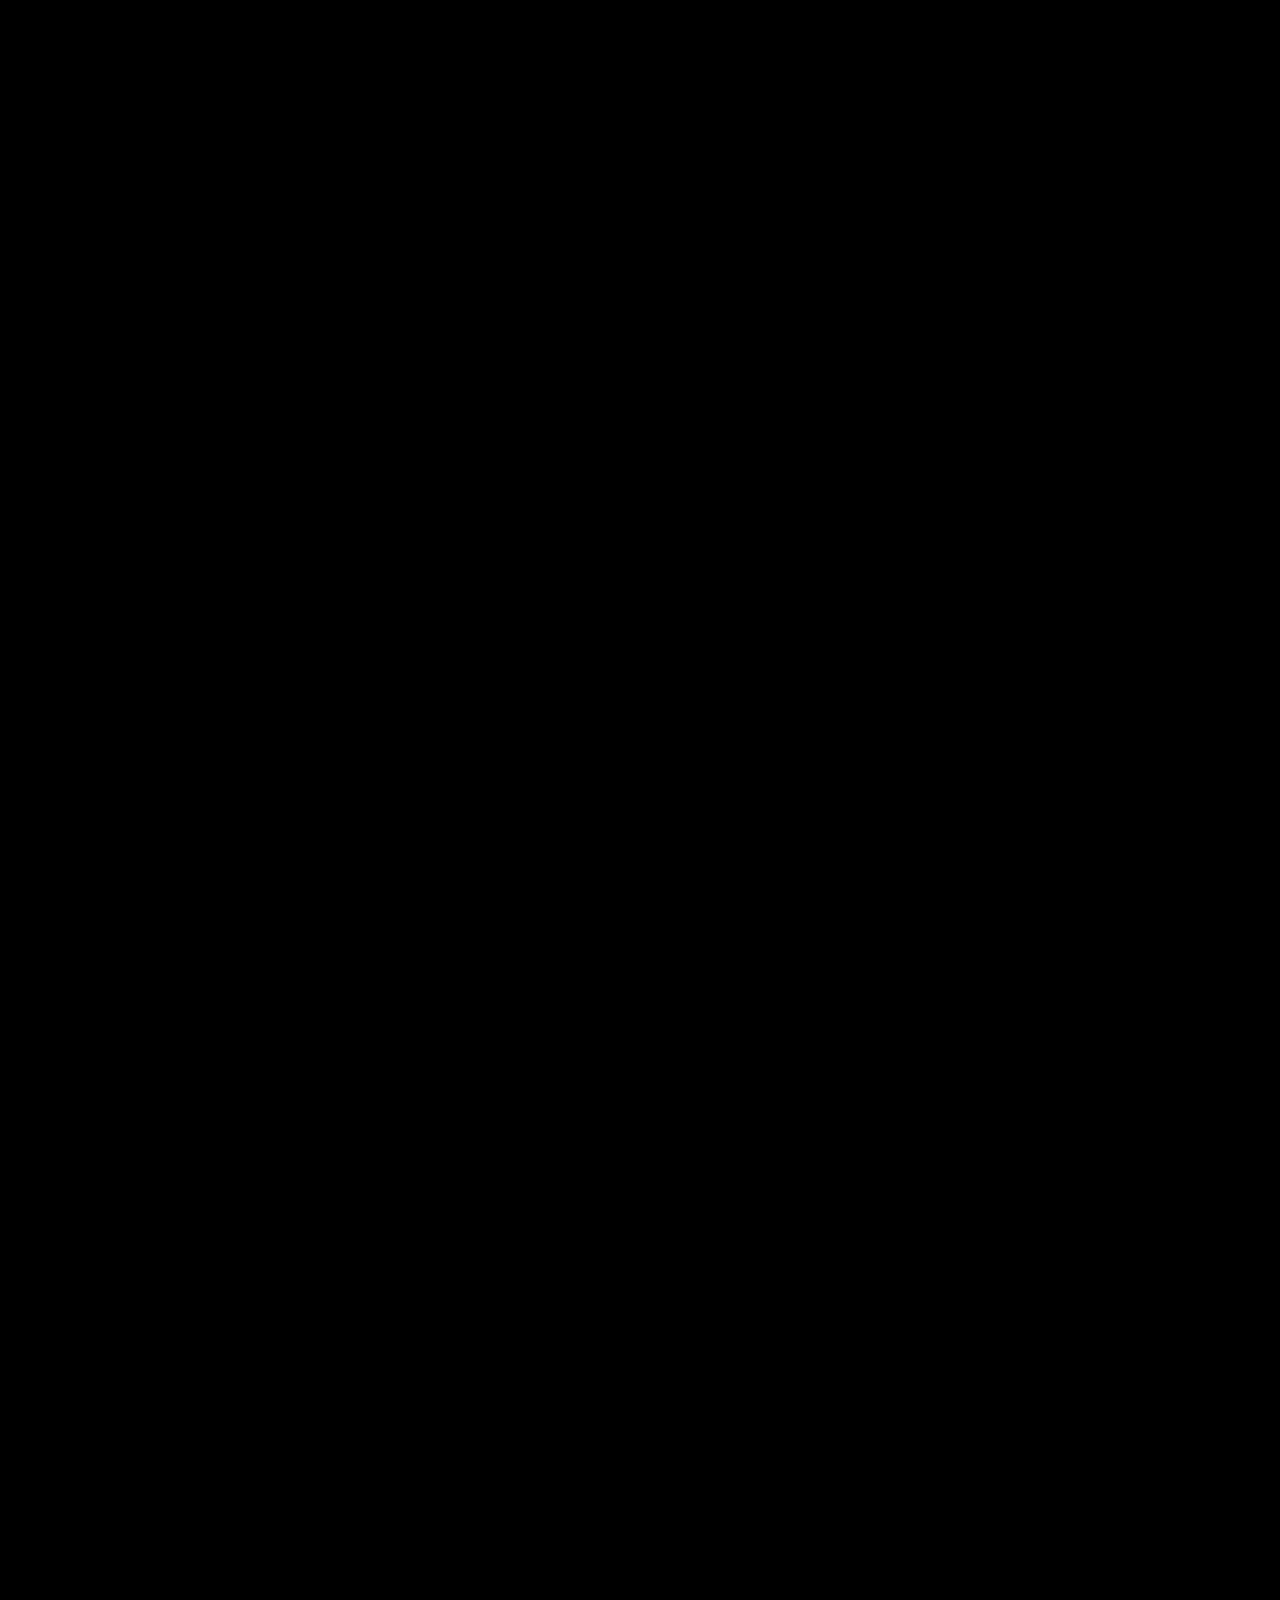
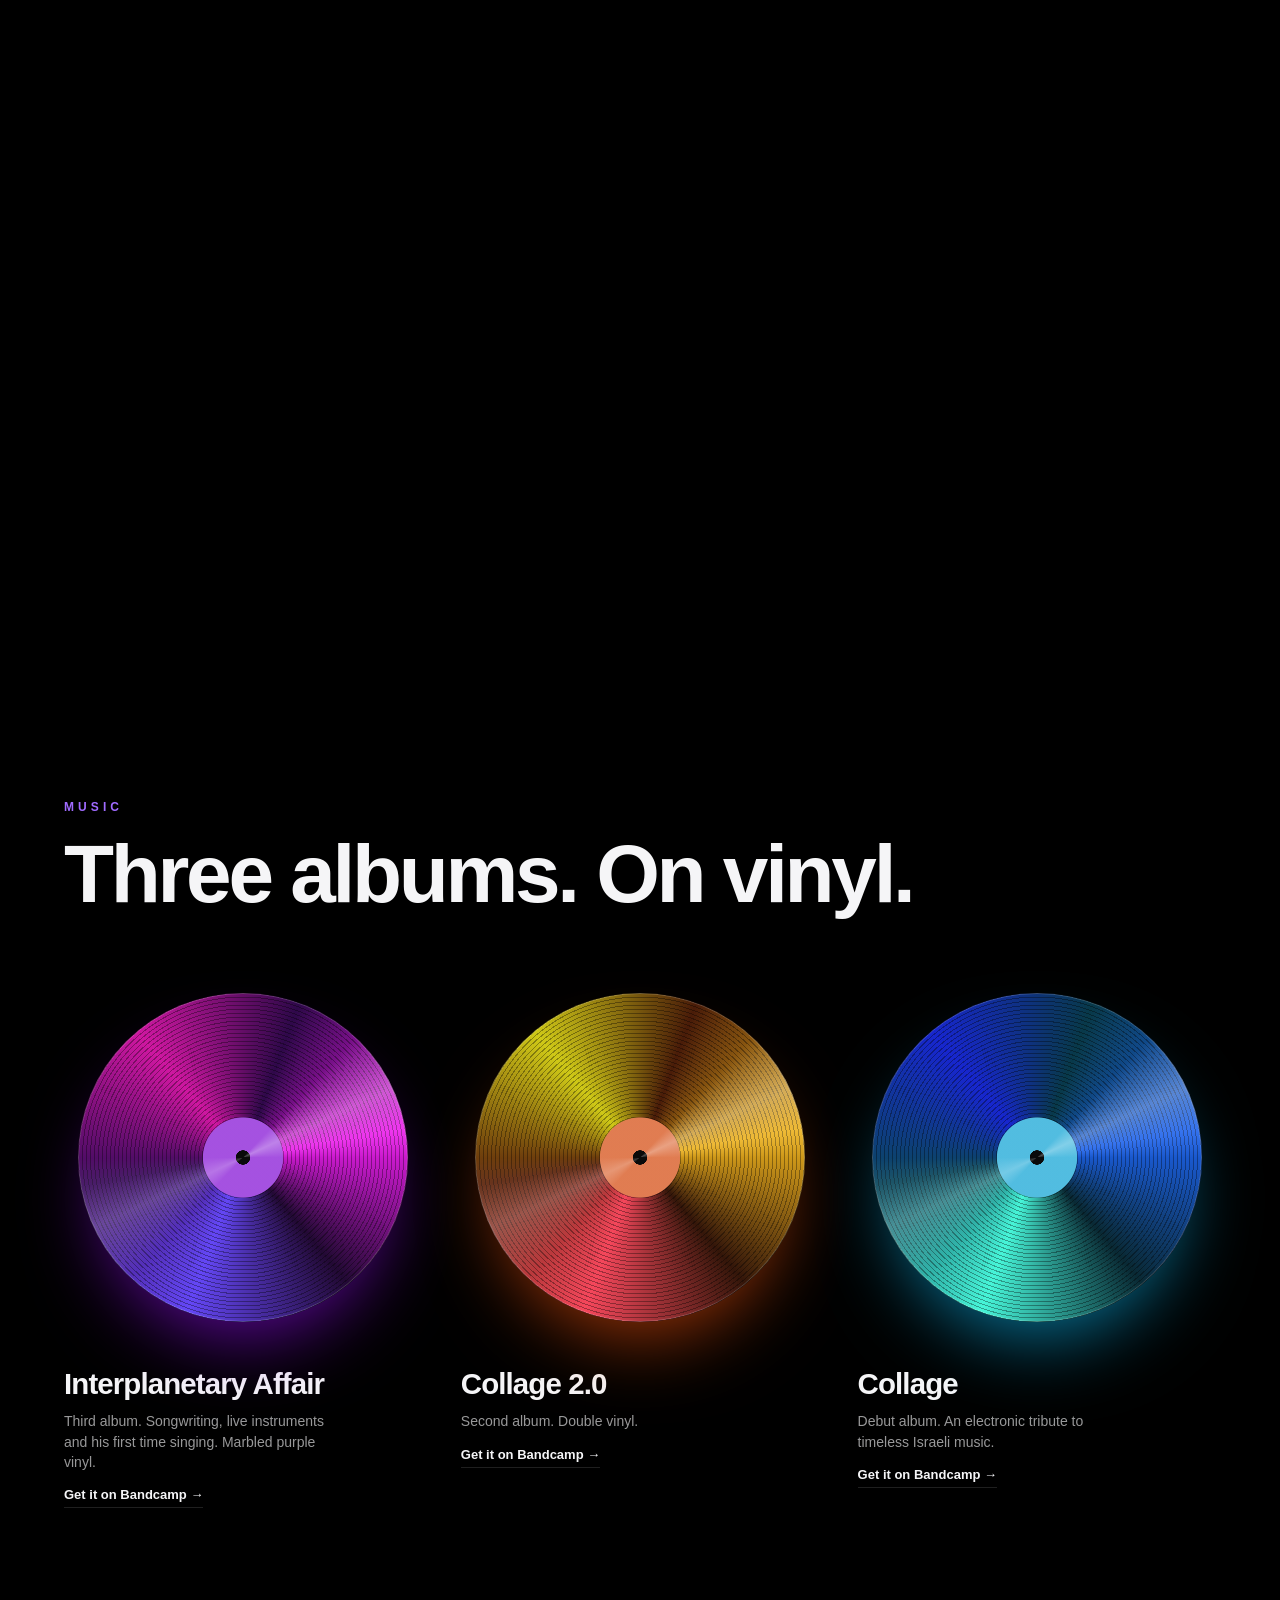
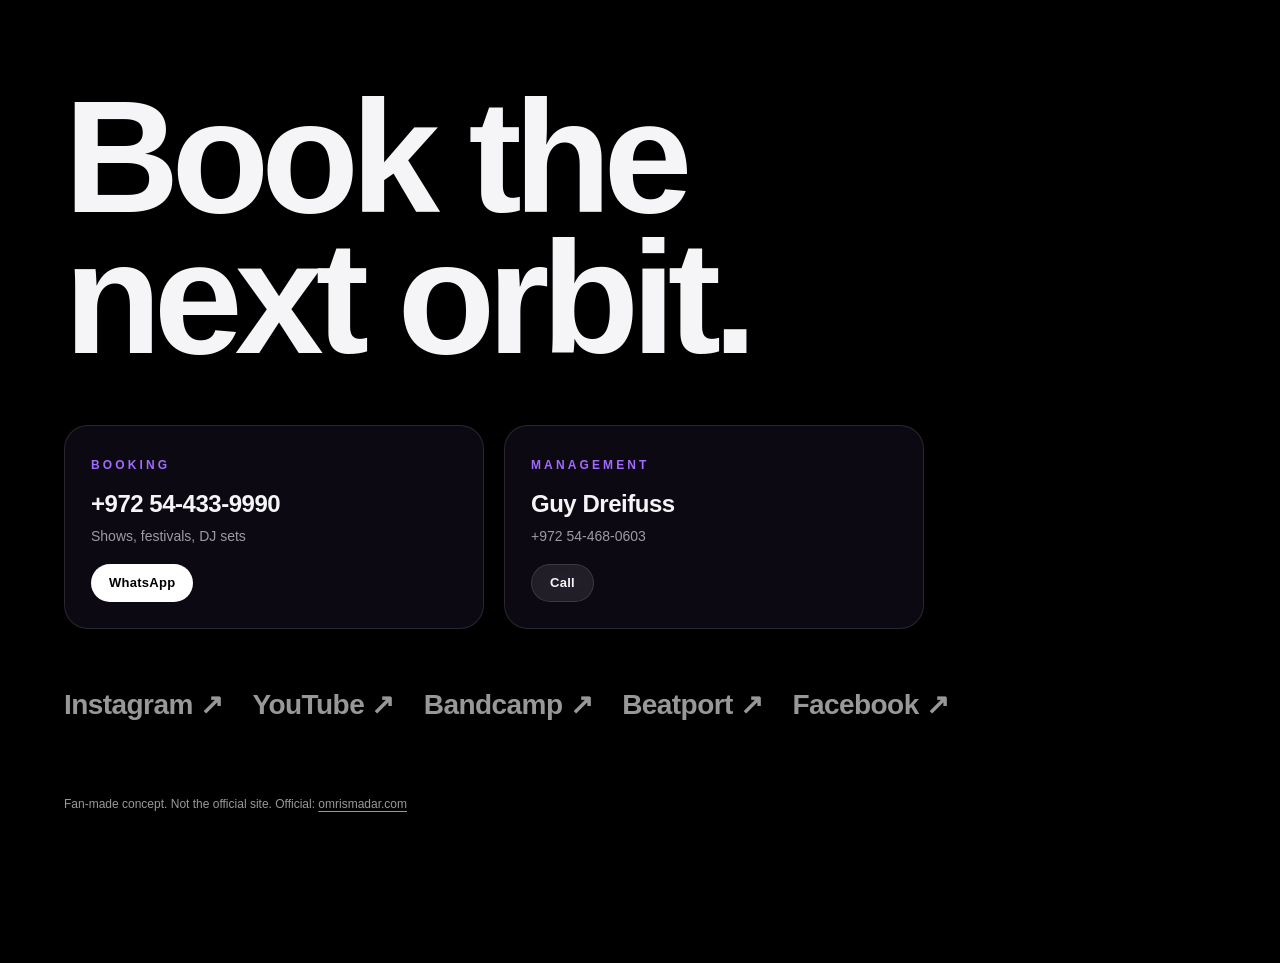
==== commit e7c56e4a: "Rig: mixer channel back (EQ, flanger, BPM), acid bass line synth with 16-step sequencer, alongside t" ====
--- a/mobile.html
+++ b/mobile.html
@@ -67,12 +67,27 @@
         <button id="deckLock" class="deck-lock" aria-pressed="false" title="Lock the current scenario or let them cycle">Auto</button>
       </div>
       </div>
-      <div class="rig" id="rig" role="group" aria-label="Delay pedal">
+      <div class="rig" id="rig" role="group" aria-label="Sound rig">
         <div class="tp">
           <button id="tpPlay" aria-pressed="false" aria-label="Start or stop the track"></button>
           <span class="tp-title" id="ttTitle">Track</span>
-          <span class="tp-bpm"><b id="mxBpm">---.-</b> BPM <em id="mxInfo"></em></span>
-          <input type="range" class="mx-vol" id="mxVol" min="0" max="100" value="85" aria-label="Volume">
+        </div>
+        <div class="rig-row">
+        <div class="mx">
+          <div class="mx-lcd"><b id="mxBpm">---.-</b><span>BPM</span><em id="mxInfo">press start</em></div>
+          <div class="mx-eq">
+            <div class="mx-knobs">
+              <div class="mx-k"><div class="knob mk" data-m="hi" role="slider" tabindex="0" aria-label="Treble" aria-valuemin="0" aria-valuemax="100"><i></i></div><label>HI</label></div>
+              <div class="mx-k"><div class="knob mk" data-m="mid" role="slider" tabindex="0" aria-label="Mid" aria-valuemin="0" aria-valuemax="100"><i></i></div><label>MID</label></div>
+              <div class="mx-k"><div class="knob mk" data-m="low" role="slider" tabindex="0" aria-label="Bass" aria-valuemin="0" aria-valuemax="100"><i></i></div><label>LOW</label></div>
+            </div>
+            <div class="mx-meter" id="mxMeter" aria-hidden="true"><i></i><i></i><i></i><i></i><i></i><i></i><i></i><i></i><i></i><i></i><i></i><i></i></div>
+          </div>
+          <div class="mx-fx">
+            <button id="mxFx" aria-pressed="false">Flanger</button>
+            <div class="mx-k"><div class="knob mk small" data-m="fx" role="slider" tabindex="0" aria-label="Flanger depth" aria-valuemin="0" aria-valuemax="100"><i></i></div><label>DEPTH</label></div>
+          </div>
+          <input type="range" class="mx-vol" id="mxVol" min="0" max="100" value="85" aria-label="Master volume">
         </div>
         <div class="pd">
           <div class="pd-top"><span class="pd-logo">OMRI<b>6</b></span><span class="pd-name"><b>OS4</b> MkII</span></div>
@@ -96,7 +111,34 @@
             <div class="fs"><b>TAP</b><button id="fsTAP" aria-label="Footswitch TAP"></button><span>½ / ←</span></div>
           </div>
         </div>
+        </div>
         <p class="rig-note" id="pdRead"></p>
+        <div class="td" id="td">
+          <div class="td-head">
+            <span class="td-brand"><b>OS-3-MO</b> Analog Bass Line Synthesizer</span>
+            <span class="td-wave" role="group" aria-label="Waveform"><button id="tdSaw" class="on" aria-label="Sawtooth">◿</button><button id="tdSqr" aria-label="Square">⊓</button></span>
+          </div>
+          <div class="td-row big">
+            <div class="td-k"><div class="knob sk" data-s="tune" role="slider" tabindex="0" aria-label="Tuning" aria-valuemin="0" aria-valuemax="100"><i></i></div><label>Tuning</label></div><div class="td-k"><div class="knob sk" data-s="cutoff" role="slider" tabindex="0" aria-label="Cutoff" aria-valuemin="0" aria-valuemax="100"><i></i></div><label>Cutoff</label></div><div class="td-k"><div class="knob sk" data-s="reso" role="slider" tabindex="0" aria-label="Resonance" aria-valuemin="0" aria-valuemax="100"><i></i></div><label>Resonance</label></div><div class="td-k"><div class="knob sk" data-s="env" role="slider" tabindex="0" aria-label="Env Mod" aria-valuemin="0" aria-valuemax="100"><i></i></div><label>Env Mod</label></div><div class="td-k"><div class="knob sk" data-s="decay" role="slider" tabindex="0" aria-label="Decay" aria-valuemin="0" aria-valuemax="100"><i></i></div><label>Decay</label></div><div class="td-k"><div class="knob sk" data-s="accent" role="slider" tabindex="0" aria-label="Accent" aria-valuemin="0" aria-valuemax="100"><i></i></div><label>Accent</label></div>
+          </div>
+          <div class="td-row mo">
+            <span class="td-tag">MO</span>
+            <div class="td-k s"><div class="knob sk" data-s="sub" role="slider" tabindex="0" aria-label="Sub Osc" aria-valuemin="0" aria-valuemax="100"><i></i></div><label>Sub Osc</label></div><div class="td-k s"><div class="knob sk" data-s="slide" role="slider" tabindex="0" aria-label="Slide Time" aria-valuemin="0" aria-valuemax="100"><i></i></div><label>Slide Time</label></div><div class="td-k s"><div class="knob sk" data-s="attack" role="slider" tabindex="0" aria-label="Soft Attack" aria-valuemin="0" aria-valuemax="100"><i></i></div><label>Soft Attack</label></div><div class="td-k s"><div class="knob sk" data-s="adecay" role="slider" tabindex="0" aria-label="Accent Decay" aria-valuemin="0" aria-valuemax="100"><i></i></div><label>Accent Decay</label></div><div class="td-k s"><div class="knob sk" data-s="fm" role="slider" tabindex="0" aria-label="Filter FM" aria-valuemin="0" aria-valuemax="100"><i></i></div><label>Filter FM</label></div><div class="td-k s"><div class="knob sk" data-s="muff" role="slider" tabindex="0" aria-label="Muffler" aria-valuemin="0" aria-valuemax="100"><i></i></div><label>Muffler</label></div><div class="td-k s"><div class="knob sk" data-s="drive" role="slider" tabindex="0" aria-label="Overdrive" aria-valuemin="0" aria-valuemax="100"><i></i></div><label>Overdrive</label></div><div class="td-k s"><div class="knob sk" data-s="vol" role="slider" tabindex="0" aria-label="Volume" aria-valuemin="0" aria-valuemax="100"><i></i></div><label>Volume</label></div>
+          </div>
+          <div class="td-steps" id="tdSteps" role="group" aria-label="Sequencer steps"></div>
+          <div class="td-ctl">
+            <div class="td-btns">
+              <button id="tdRun" class="run" aria-pressed="false">Run<br>Stop</button>
+              <button class="pt on" data-p="0">1</button><button class="pt" data-p="1">2</button><button class="pt" data-p="2">3</button><button class="pt" data-p="3">4</button>
+              <button id="tdRnd" title="Random pattern">Rnd</button><button id="tdClr" title="Clear pattern">Clr</button>
+            </div>
+            <div class="td-keys" id="tdKeys" role="group" aria-label="Note for the selected step"><button class="wk" data-n="0">C</button><button class="bk" data-n="1">C#</button><button class="wk" data-n="2">D</button><button class="bk" data-n="3">D#</button><button class="wk" data-n="4">E</button><button class="wk" data-n="5">F</button><button class="bk" data-n="6">F#</button><button class="wk" data-n="7">G</button><button class="bk" data-n="8">G#</button><button class="wk" data-n="9">A</button><button class="bk" data-n="10">A#</button><button class="wk" data-n="11">B</button><button class="wk" data-n="12">C</button></div>
+            <div class="td-btns">
+              <button id="tdDown" class="tg">Down</button><button id="tdUp" class="tg">Up</button><button id="tdAcc" class="tg">Accent</button><button id="tdSlide" class="tg">Slide</button><button id="tdRest" class="tg">Rest</button>
+            </div>
+          </div>
+          <p class="td-read" id="tdRead"></p>
+        </div>
       </div>
     </div>
     <p class="hero-sub reveal">Interplanetary Affair. From a kibbutz on the Mediterranean to sunrise at Masada.</p>
--- a/styles.css
+++ b/styles.css
@@ -111,11 +111,11 @@
 /* title on the left, DJ rig on the right */
 .hero-stage { display: flex; align-items: flex-end; justify-content: space-between; gap: 3vw; }
 .title-col { flex: 1; min-width: 0; display: flex; flex-direction: column; }
-@media (min-width: 1100px) { .hero-title { font-size: clamp(56px, 12.6vw, 240px); } }
+@media (min-width: 1100px) { .hero-title { font-size: clamp(56px, 11.2vw, 220px); } }
 @media (max-width: 1099px) { .hero-stage { flex-direction: column; align-items: flex-start; gap: 26px; } }
 
 /* ---------- Sound rig: transport strip + delay pedal. Sized in em so the whole rig scales. ---------- */
-.rig { position: relative; flex: none; display: flex; flex-direction: column; gap: .6em; width: 30em; font-size: clamp(12px, 1.05vw, 17px); opacity: 0; transform: translateY(20px); transition: opacity 1.2s var(--ease) 1.4s, transform 1.2s var(--ease) 1.4s; user-select: none; -webkit-user-select: none; }
+.rig { position: relative; flex: none; display: flex; flex-direction: column; gap: .6em; width: 39em; font-size: clamp(11px, .98vw, 16px); opacity: 0; transform: translateY(20px); transition: opacity 1.2s var(--ease) 1.4s, transform 1.2s var(--ease) 1.4s; user-select: none; -webkit-user-select: none; }
 .launched .rig { opacity: 1; transform: none; }
 .rig button { font-family: inherit; }
 .rig-note { font: 600 10.5px/1.4 ui-monospace, "SF Mono", Menlo, monospace; letter-spacing: .04em; color: var(--dim); text-align: center; min-height: 2.8em; }
@@ -126,17 +126,43 @@
 #tpPlay::before { content: ""; position: absolute; left: 54%; top: 50%; translate: -50% -50%; border: solid transparent; border-width: .5em 0 .5em .8em; border-left-color: #000; }
 #tpPlay[aria-pressed="true"]::before { left: 50%; width: .75em; height: .75em; border: 0; background: #000; border-radius: .1em; }
 .tp-title { flex: 1; min-width: 0; font-size: .78em; color: var(--dim); white-space: nowrap; overflow: hidden; text-overflow: ellipsis; }
-.tp-bpm { flex: none; font: 600 .72em ui-monospace, "SF Mono", Menlo, monospace; color: var(--dim); }
-.tp-bpm b { color: #ffae1a; font-size: 1.35em; font-variant-numeric: tabular-nums; text-shadow: 0 0 .6em rgba(255, 150, 0, .7); }
-.tp-bpm em { display: none; }
-.mx-vol { -webkit-appearance: none; appearance: none; width: 5em; flex: none; height: 1.2em; margin: 0; font-size: inherit; background: none; cursor: grab; }
-.mx-vol::-webkit-slider-runnable-track { height: .2em; border-radius: .2em; background: rgba(255, 255, 255, .25); }
-.mx-vol::-webkit-slider-thumb { -webkit-appearance: none; width: .9em; height: .9em; margin-top: -.35em; border-radius: 50%; background: #fff; }
-.mx-vol::-moz-range-track { height: .2em; border-radius: .2em; background: rgba(255, 255, 255, .25); }
-.mx-vol::-moz-range-thumb { width: .9em; height: .9em; border: 0; border-radius: 50%; background: #fff; }
+.rig-row { display: flex; gap: .6em; align-items: stretch; }
+
+/* mixer channel */
+.mx { width: 8.4em; flex: none; border-radius: .9em; padding: .6em; display: flex; flex-direction: column; gap: .5em; color: #c9ccd2;
+  background: linear-gradient(160deg, #26272b, #0e0f11); box-shadow: inset 0 1px 0 rgba(255, 255, 255, .14), 0 2em 4em -1.5em #000; }
+.mx-lcd { border-radius: .35em; padding: .3em .45em .35em; background: #120a00; box-shadow: inset 0 0 0 .06em #3a2600, inset 0 0 1em rgba(255, 140, 0, .18); color: #ffae1a; text-shadow: 0 0 .5em rgba(255, 150, 0, .8); display: grid; grid-template-columns: 1fr auto; align-items: baseline; }
+.mx-lcd b { font: 700 1.45em ui-monospace, "SF Mono", Menlo, monospace; letter-spacing: -.02em; font-variant-numeric: tabular-nums; }
+.mx-lcd span { font-size: .5em; font-weight: 700; letter-spacing: .1em; }
+.mx-lcd em { grid-column: 1 / -1; font-style: normal; font-size: .46em; letter-spacing: .16em; text-transform: uppercase; opacity: .75; }
+.mx-eq { flex: 1; display: flex; gap: .5em; min-height: 0; }
+.mx-knobs { flex: 1; display: flex; flex-direction: column; justify-content: space-between; }
+.mx-k { display: flex; align-items: center; gap: .45em; }
+.mx-k label { font-size: .48em; font-weight: 700; letter-spacing: .12em; }
+.knob.mk { width: 2.35em; height: 2.35em;
+  background: radial-gradient(circle at 35% 28%, #5b5d63, #1b1c1f 62%); box-shadow: 0 .18em .4em rgba(0, 0, 0, .7), inset 0 0 0 .08em #000, 0 0 0 .14em #2f3035; }
+.knob.mk.small { width: 1.9em; height: 1.9em; }
+.knob.mk i { top: 8%; width: .18em; height: 38%; margin-left: -.09em; border-radius: .1em; background: #fff; transform-origin: 50% 110%; box-shadow: 0 0 .3em rgba(255, 255, 255, .6); }
+.knob:focus-visible { outline-offset: 2px; }
+.mx-meter { width: .6em; display: flex; flex-direction: column-reverse; gap: .12em; padding: .1em 0; }
+.mx-meter i { flex: 1; border-radius: .08em; background: #1f2a22; }
+.mx-meter i:nth-child(n+9) { background: #2a2718; } .mx-meter i:nth-child(n+11) { background: #2e1a1a; }
+.mx-meter i.on { background: #30d158; box-shadow: 0 0 .4em #30d158; }
+.mx-meter i.on:nth-child(n+9) { background: #ffd60a; box-shadow: 0 0 .4em #ffd60a; }
+.mx-meter i.on:nth-child(n+11) { background: #ff3b30; box-shadow: 0 0 .4em #ff3b30; }
+.mx-fx { display: flex; align-items: center; justify-content: space-between; gap: .4em; padding-top: .45em; border-top: 1px solid rgba(255, 255, 255, .09); }
+.mx-fx button { height: 3.4em; padding: 0 .7em; font-size: .5em; font-weight: 800; letter-spacing: .1em; text-transform: uppercase; border-radius: .5em; color: #9aa0a8; background: #1c1d20; box-shadow: inset 0 0 0 .12em #33353a; transition: color .2s, box-shadow .2s, background .2s; }
+.mx-fx button.on { color: #1a0d00; background: #ff9f0a; box-shadow: 0 0 1.6em rgba(255, 159, 10, .8); animation: fxblink 1s steps(2) infinite; }
+@keyframes fxblink { 50% { filter: brightness(1.35); } }
+.mx-fx .mx-k { flex-direction: column; gap: .15em; }
+.mx-vol { -webkit-appearance: none; appearance: none; width: 100%; height: 1.2em; margin: 0; font-size: inherit; background: none; cursor: grab; }
+.mx-vol::-webkit-slider-runnable-track { height: .22em; border-radius: .2em; background: #000; box-shadow: 0 1px 0 rgba(255, 255, 255, .12); }
+.mx-vol::-webkit-slider-thumb { -webkit-appearance: none; width: .8em; height: 1.4em; margin-top: -.6em; border-radius: .15em; background: linear-gradient(90deg, #2b2d31, #0e0f11 42%, #f2f2f2 43% 57%, #0e0f11 58%, #2b2d31); box-shadow: 0 .15em .3em rgba(0, 0, 0, .7); }
+.mx-vol::-moz-range-track { height: .22em; border-radius: .2em; background: #000; }
+.mx-vol::-moz-range-thumb { width: .8em; height: 1.4em; border: 0; border-radius: .15em; background: linear-gradient(90deg, #2b2d31, #0e0f11 42%, #f2f2f2 43% 57%, #0e0f11 58%, #2b2d31); }
 
 /* the pedal: green stepped enclosure, black control strip, four footswitches */
-.pd { --g1: #36b468; --g2: #1f8a49; --g3: #136133; position: relative; border-radius: .9em; color: #0b1a10; filter: drop-shadow(0 1.6em 1.6em rgba(0, 0, 0, .75));
+.pd { width: 30em; flex: none; --g1: #36b468; --g2: #1f8a49; --g3: #136133; position: relative; border-radius: .9em; color: #0b1a10; filter: drop-shadow(0 1.6em 1.6em rgba(0, 0, 0, .75));
   background: linear-gradient(180deg, var(--g1), var(--g2) 60%, var(--g3)); box-shadow: inset 0 1px 0 rgba(255, 255, 255, .45), inset 0 -.25em .5em rgba(0, 0, 0, .35); }
 .pd-top { height: 4em; display: flex; align-items: center; justify-content: space-between; padding: 0 1.3em 0 1.1em; border-radius: .9em .9em 0 0; background: linear-gradient(180deg, rgba(255, 255, 255, .22), rgba(255, 255, 255, 0) 70%); }
 .pd-logo { display: inline-flex; align-items: center; height: 1.5em; padding: 0 .45em; border-radius: .3em; background: #0c1a11; color: var(--g1); font-size: .72em; font-weight: 900; letter-spacing: .14em; }
@@ -174,6 +200,48 @@
 .fs button[data-led="red"] { box-shadow: 0 0 0 .14em #2b2d2f, 0 0 0 .5em #ff3b30, 0 0 1.4em .5em rgba(255, 59, 48, .85); }
 .fs button.saved { animation: saved .7s steps(4); }
 @keyframes saved { 50% { box-shadow: 0 0 0 .14em #2b2d2f, 0 0 0 .5em #fff, 0 0 1.6em .6em #fff; } }
+
+/* ---------- Acid bass line synth: silver box, six big knobs, MO mod row, 16-step sequencer ---------- */
+.td { position: relative; border-radius: .7em; padding: .7em .9em .5em; color: #1b1d20; filter: drop-shadow(0 1.6em 1.6em rgba(0, 0, 0, .75));
+  background: linear-gradient(170deg, #eef0f2, #c4c8ce 55%, #a4a9b0); box-shadow: inset 0 1px 0 #fff, inset 0 -.2em .4em rgba(0, 0, 0, .3); }
+.td-head { display: flex; align-items: center; justify-content: space-between; margin-bottom: .45em; }
+.td-brand { font-size: .56em; font-weight: 600; letter-spacing: .1em; text-transform: uppercase; }
+.td-brand b { font-size: 1.9em; font-weight: 900; letter-spacing: -.01em; margin-right: .5em; font-style: italic; }
+.td-wave { display: flex; border-radius: .3em; overflow: hidden; box-shadow: 0 0 0 .08em #55595f; }
+.td-wave button { width: 2.2em; height: 1.3em; font-size: .8em; line-height: 1; color: #555; background: #d9dce0; }
+.td-wave button.on { background: #1b1d20; color: #ffae1a; }
+.td-row { display: flex; justify-content: space-between; align-items: flex-start; }
+.td-row.big { padding: 0 .6em; }
+.td-row.mo { position: relative; margin-top: .5em; padding: .45em .7em .35em 2.4em; border-radius: .45em; background: #1b1d20; color: #e6e8eb; }
+.td-tag { position: absolute; left: .55em; top: 50%; translate: 0 -50%; font-size: .8em; font-weight: 900; font-style: italic; color: #ff9f0a; }
+.td-k { display: flex; flex-direction: column; align-items: center; gap: .3em; width: 4.6em; }
+.td-k.s { width: 3.6em; gap: .25em; }
+.td-k label { font-size: .46em; font-weight: 800; letter-spacing: .06em; text-transform: uppercase; white-space: nowrap; }
+.td-k.s label { font-size: .38em; }
+.knob.sk { width: 2.9em; height: 2.9em; background: radial-gradient(circle at 38% 30%, #5a5d62, #18191b 65%); box-shadow: 0 .25em .5em rgba(0, 0, 0, .55), 0 0 0 .1em #0a0a0a, 0 0 0 .22em #8d9299; }
+.td-k.s .knob.sk { width: 1.75em; height: 1.75em; box-shadow: 0 .15em .3em rgba(0, 0, 0, .6), 0 0 0 .08em #000, 0 0 0 .16em #ff9f0a; }
+.td-steps { display: grid; grid-template-columns: repeat(16, 1fr); gap: .25em; margin-top: .6em; }
+.td-steps button { position: relative; height: 1.9em; padding: 0; border-radius: .25em; font: 700 .5em ui-monospace, "SF Mono", Menlo, monospace; font-size: .5em; height: 3.6em; color: #d7dade; background: #2a2c30; box-shadow: 0 .25em 0 #0c0d0e; line-height: 1.1; }
+.td-steps button:nth-child(4n+1) { background: #3a3d42; }
+.td-steps button.rest { color: #5d6167; }
+.td-steps button.acc { color: #ffae1a; }
+.td-steps button.sld::after { content: ""; position: absolute; left: 15%; right: -25%; bottom: .35em; height: .22em; border-radius: .2em; background: #35e6ff; z-index: 1; }
+.td-steps button.sel { box-shadow: 0 .25em 0 #0c0d0e, inset 0 0 0 .22em #fff; }
+.td-steps button.now { background: #ff3b30; color: #fff; box-shadow: 0 .25em 0 #0c0d0e, 0 0 1.6em rgba(255, 59, 48, .9); }
+.td-ctl { display: flex; gap: .6em; margin-top: .55em; align-items: stretch; }
+.td-btns { display: flex; gap: .25em; flex: none; }
+.td-btns button { min-width: 2.2em; padding: 0 .55em; height: 4em; border-radius: .4em; font-size: .5em; font-weight: 800; letter-spacing: .04em; text-transform: uppercase; line-height: 1.15; color: #1b1d20; background: linear-gradient(#fafbfc, #b9bdc4); box-shadow: 0 .3em 0 #6a6f77, inset 0 1px 0 #fff; }
+.td-btns button:active { transform: translateY(.2em); box-shadow: 0 .1em 0 #6a6f77; }
+.td-btns button.on { background: linear-gradient(#ffc04d, #ff9f0a); box-shadow: 0 .3em 0 #9a5c00, 0 0 1.2em rgba(255, 159, 10, .7); }
+.td-btns .run { background: linear-gradient(#3a3d42, #18191b); color: #fff; box-shadow: 0 .3em 0 #000; animation: runhint 1.6s ease-in-out infinite; }
+.td-btns .run[aria-pressed="true"] { background: linear-gradient(#ff6a5f, #d5261b); box-shadow: 0 .3em 0 #6d0f0a, 0 0 1.6em rgba(255, 59, 48, .8); animation: none; }
+@keyframes runhint { 50% { box-shadow: 0 .3em 0 #000, 0 0 1.4em rgba(255, 59, 48, .8); } }
+.td-keys { flex: 1; display: flex; gap: .15em; min-width: 0; }
+.td-keys button { flex: 1; height: 4em; padding: 0; border-radius: .3em; font-size: .5em; font-weight: 800; }
+.td-keys .wk { background: linear-gradient(#fff, #d5d8dc); color: #1b1d20; box-shadow: 0 .3em 0 #7b8087; }
+.td-keys .bk { background: linear-gradient(#3a3d42, #101112); color: #e6e8eb; box-shadow: 0 .3em 0 #000; translate: 0 -.5em; }
+.td-keys button.on { background: linear-gradient(#ffc04d, #ff9f0a); color: #1b1d20; }
+.td-read { margin-top: .45em; font: 600 10px/1.3 ui-monospace, "SF Mono", Menlo, monospace; letter-spacing: .04em; color: #3b3e43; text-align: center; }
 
 /* video playing through the letterforms */
 .title-wrap { position: relative; }
@@ -492,7 +560,17 @@
   .hero { padding-bottom: 110px; }
   .hero-title { font-size: 22vw; }
   .sound { left: 14px; bottom: calc(14px + env(safe-area-inset-bottom)); }
-  .rig { font-size: clamp(9px, 2.95vw, 17px); align-self: center; }
+  .rig { font-size: clamp(9px, 2.95vw, 17px); align-self: center; width: 30em; }
+  .rig-row { flex-direction: column; }
+  .mx { width: auto; flex-direction: row; align-items: center; gap: .8em; }
+  .mx-lcd { width: 6.4em; flex: none; }
+  .mx-eq { flex: none; } .mx-knobs { flex-direction: row; gap: .7em; } .mx-k { flex-direction: column; gap: .15em; }
+  .mx-meter { display: none; }
+  .mx-fx { border-top: 0; padding-top: 0; gap: .6em; }
+  .mx-vol { flex: 1; min-width: 3em; }
+  .td-ctl { flex-wrap: wrap; } .td-keys { order: 3; flex-basis: 100%; }
+  .td-k { width: 4em; } .td-k.s { width: 2.9em; } .td-row.mo { padding-left: 2em; }
+  .td-k.s label { font-size: .34em; letter-spacing: 0; }
   .agent { top: auto; left: 0; right: 0; bottom: 0; width: 100%; height: min(86vh, 86dvh); border-radius: 28px 28px 0 0; transform: translateY(105%); padding-bottom: env(safe-area-inset-bottom); }
   .agent-head::before { content: ""; position: absolute; top: 7px; left: 50%; translate: -50% 0; width: 38px; height: 4px; border-radius: 4px; background: var(--faint); }
   .ask-btn { position: fixed; right: 14px; bottom: calc(14px + env(safe-area-inset-bottom)); top: auto; height: 46px; padding: 0 18px 0 12px; font-size: 14px; background: rgba(160, 107, 255, .35); box-shadow: 0 10px 40px -6px rgba(160, 107, 255, .8); }
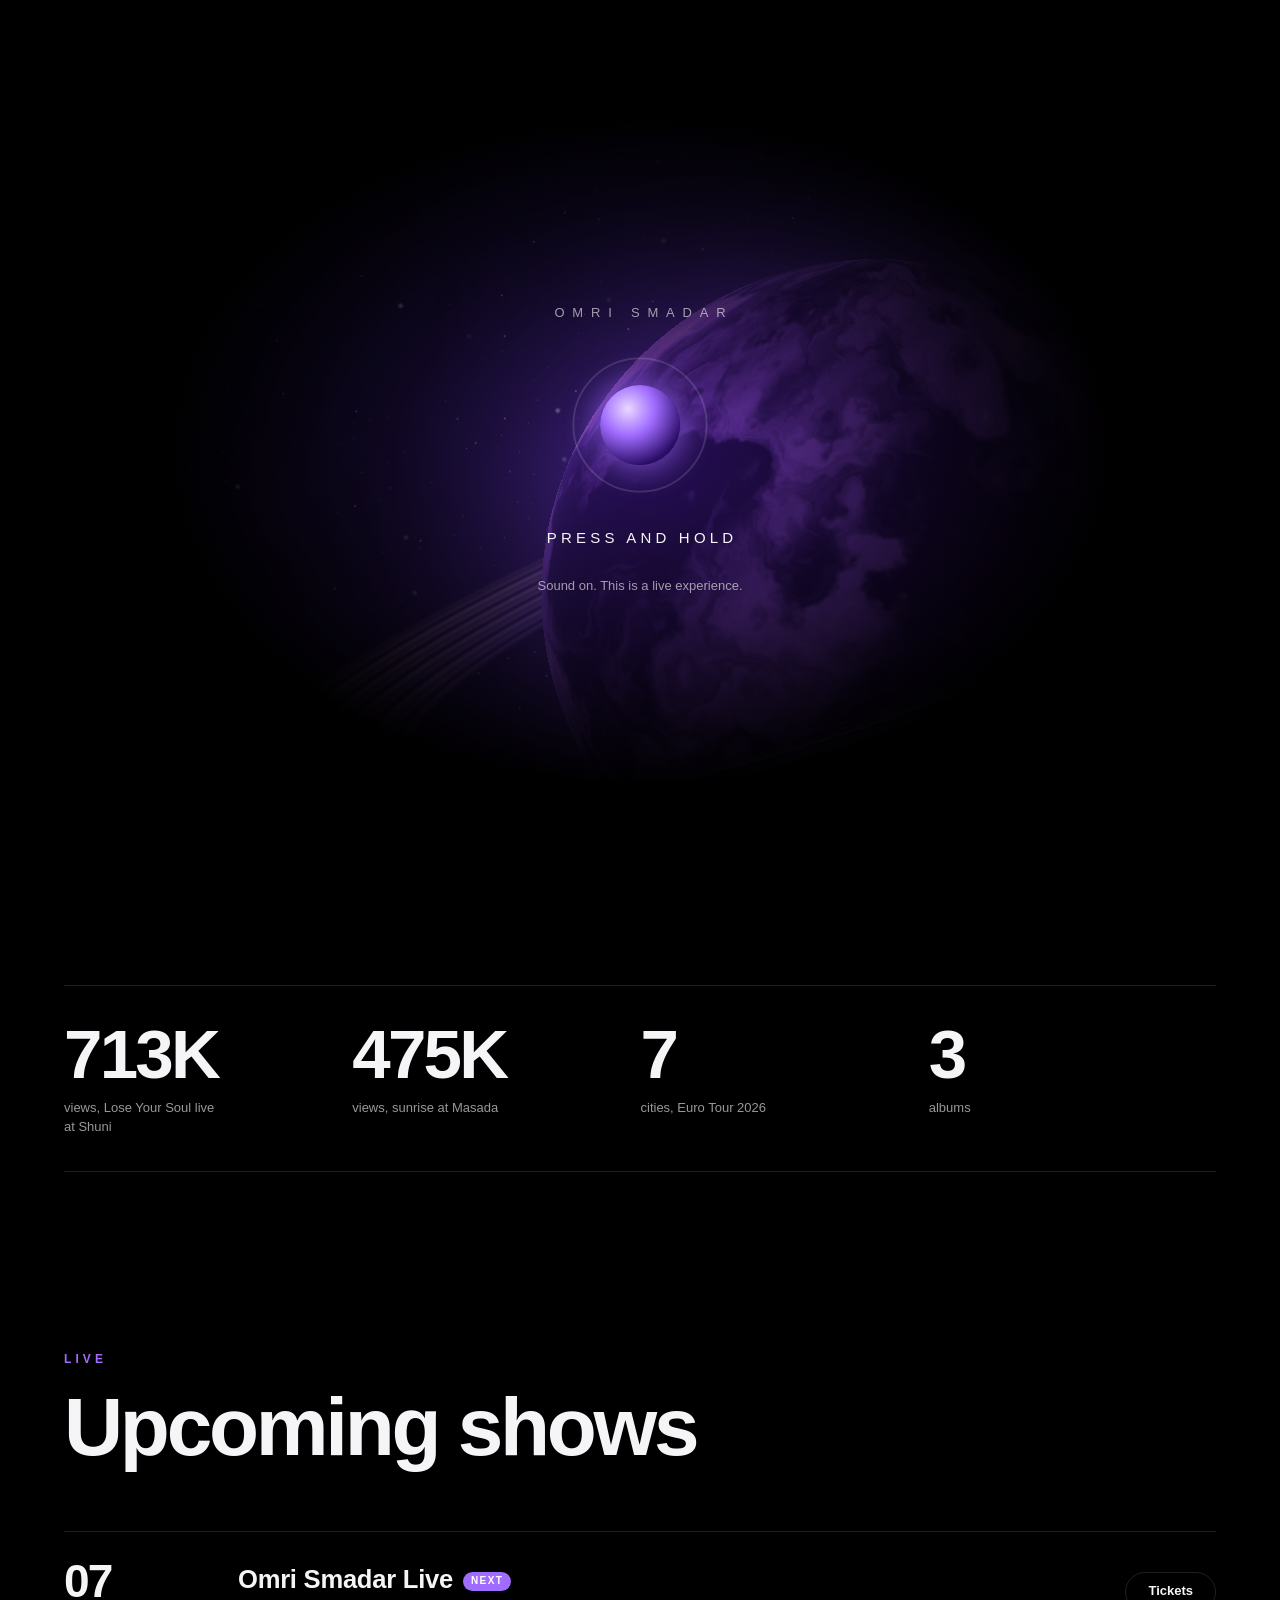
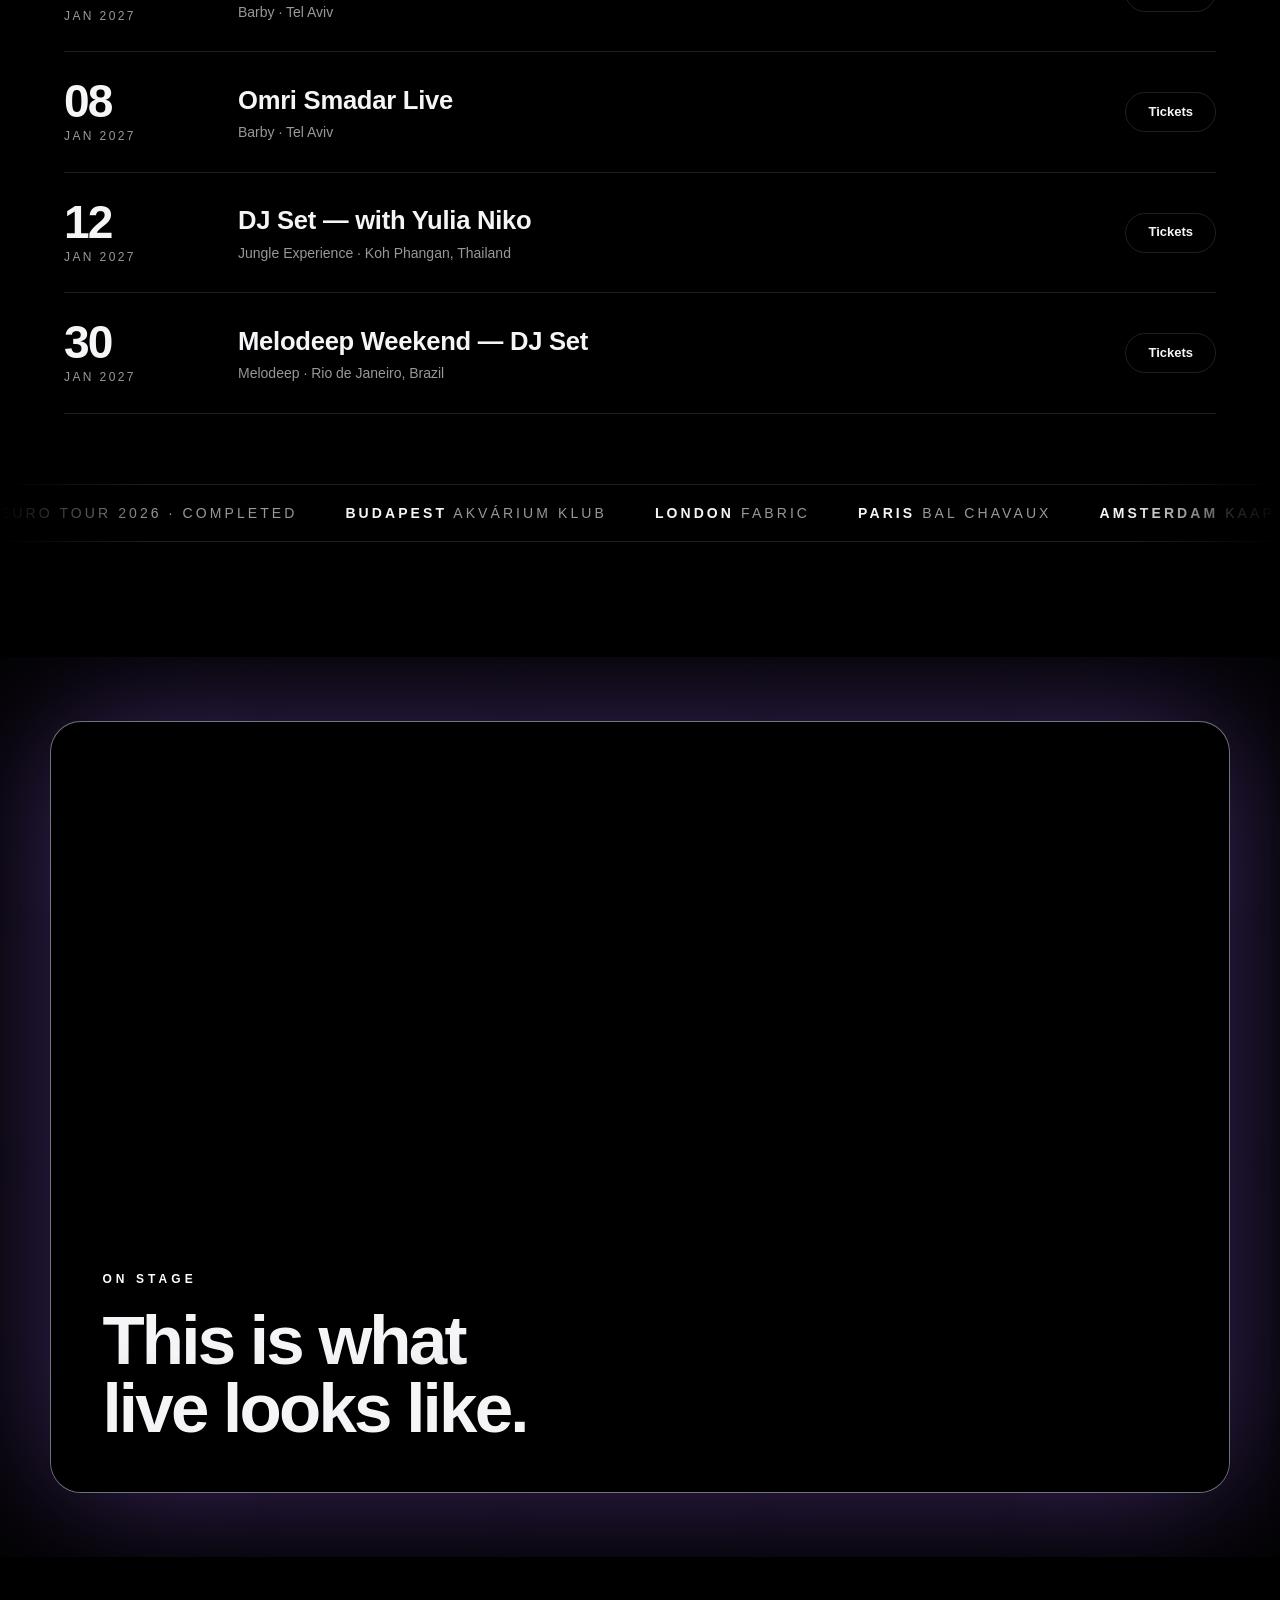
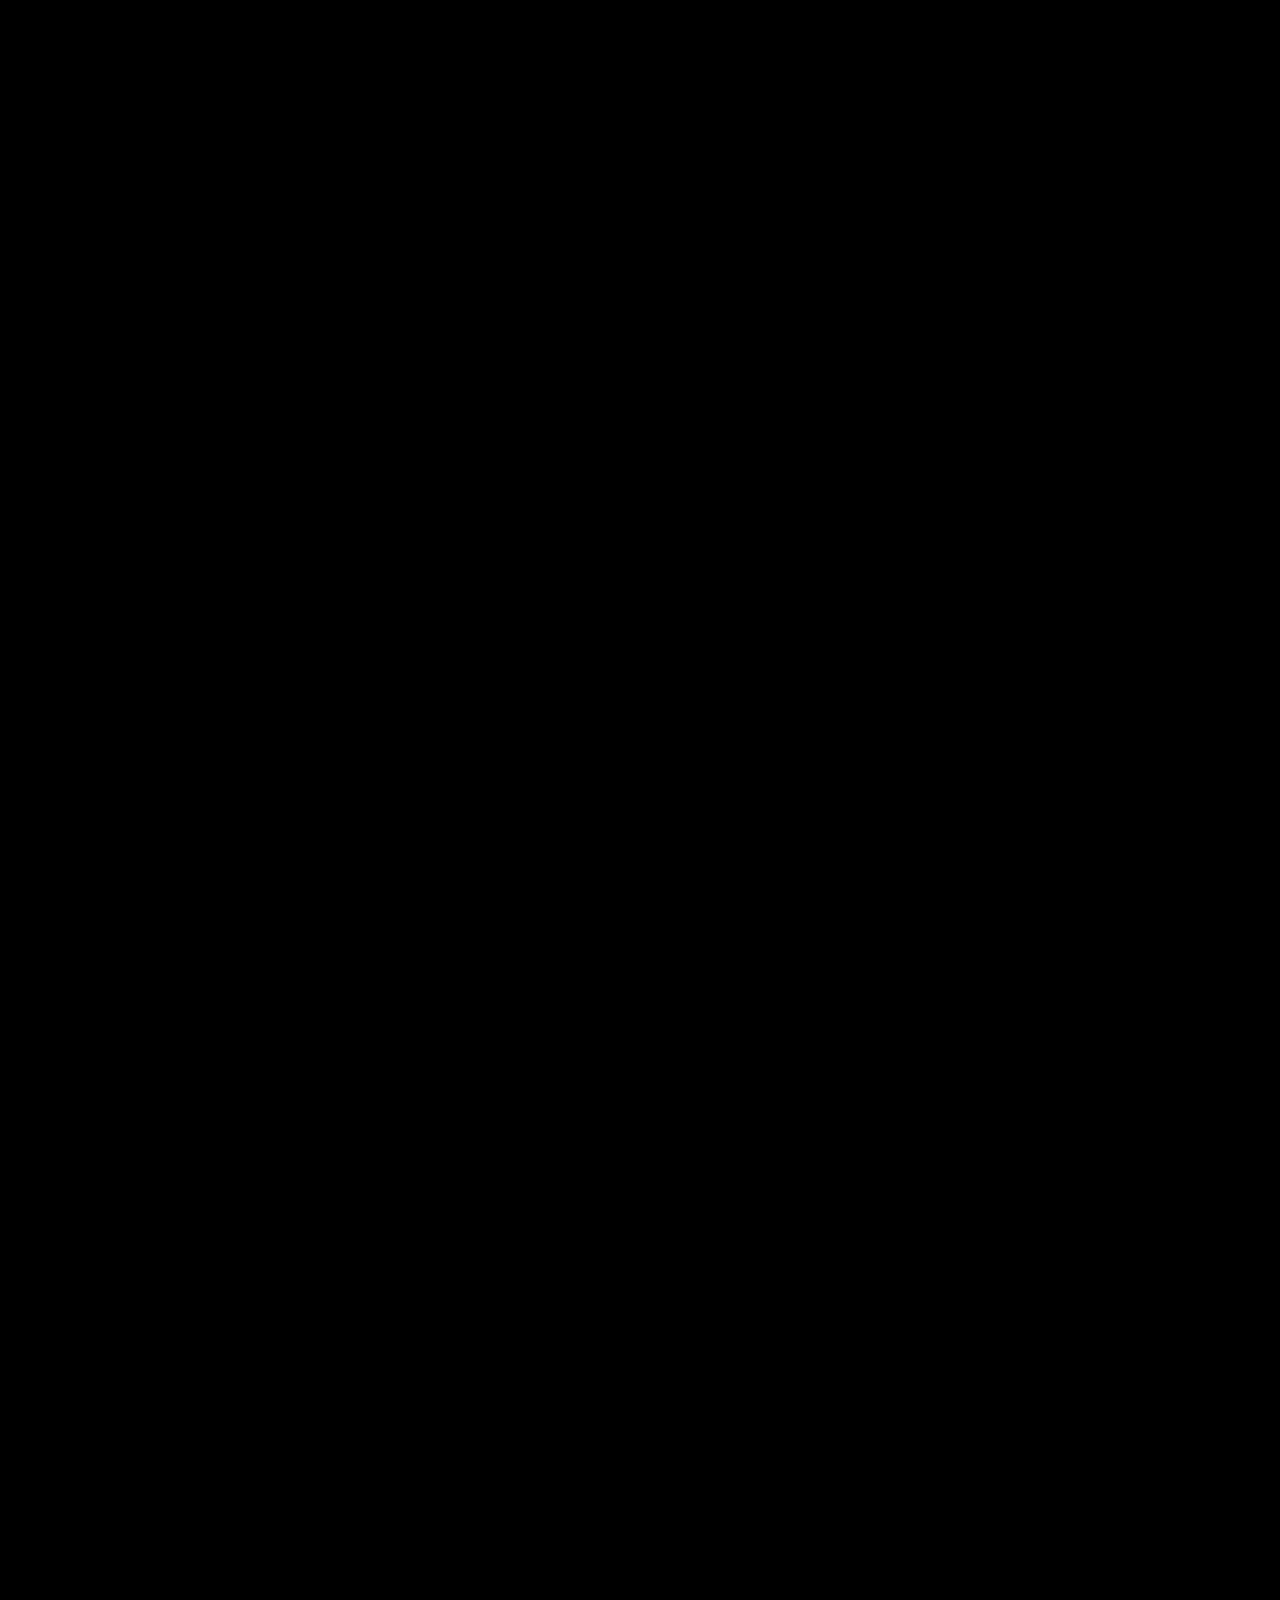
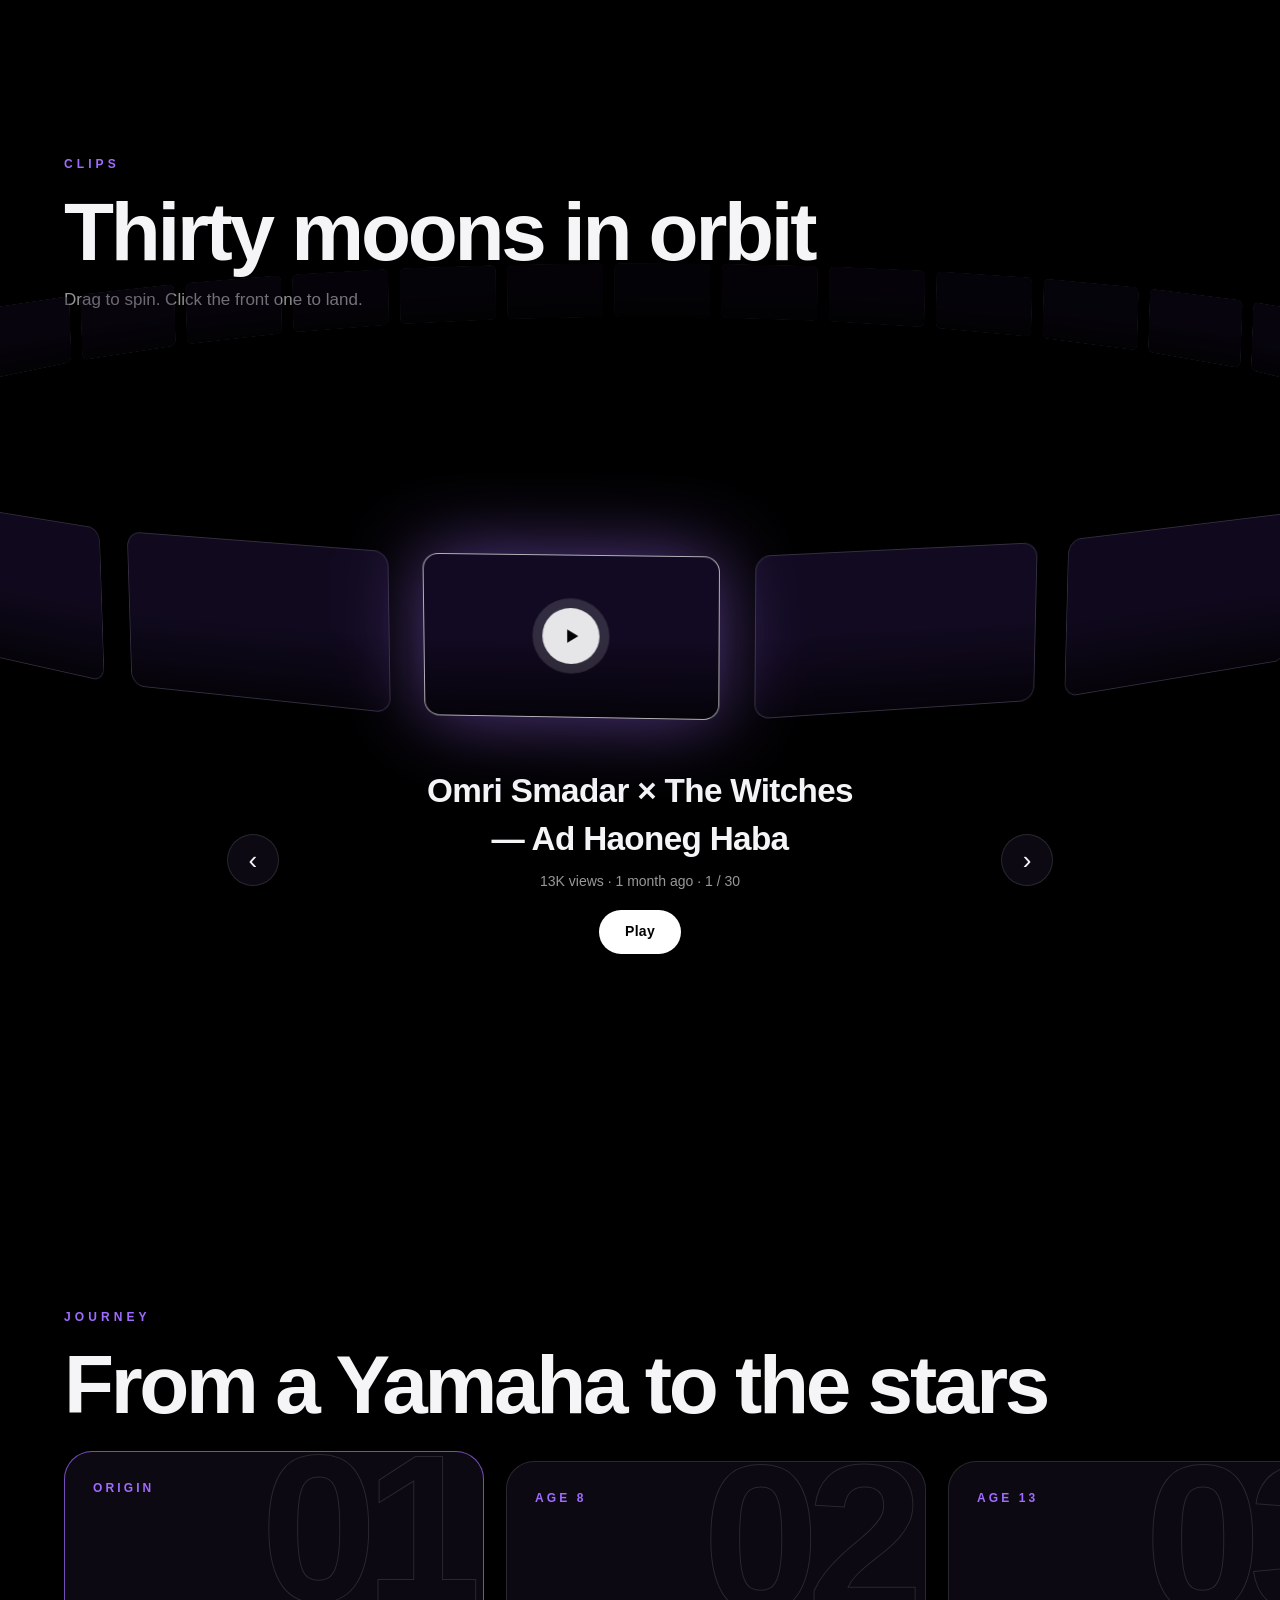
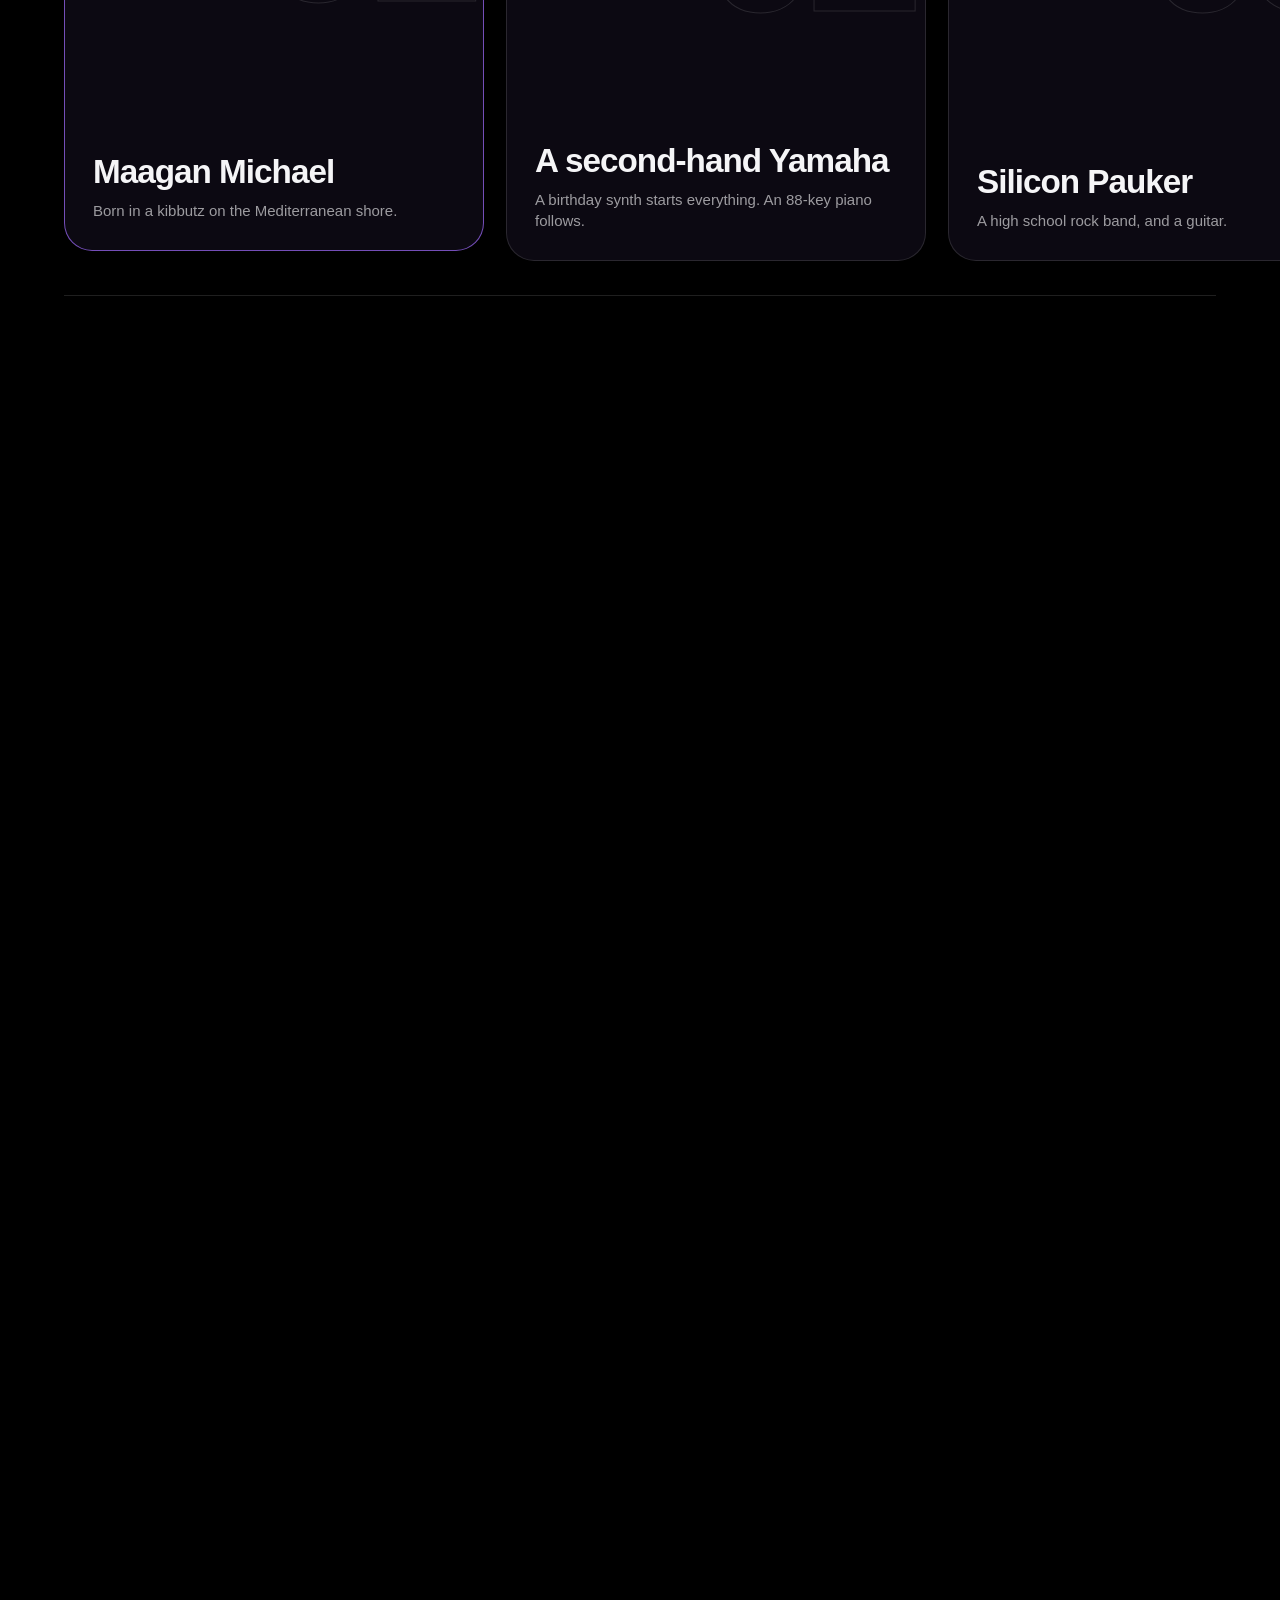
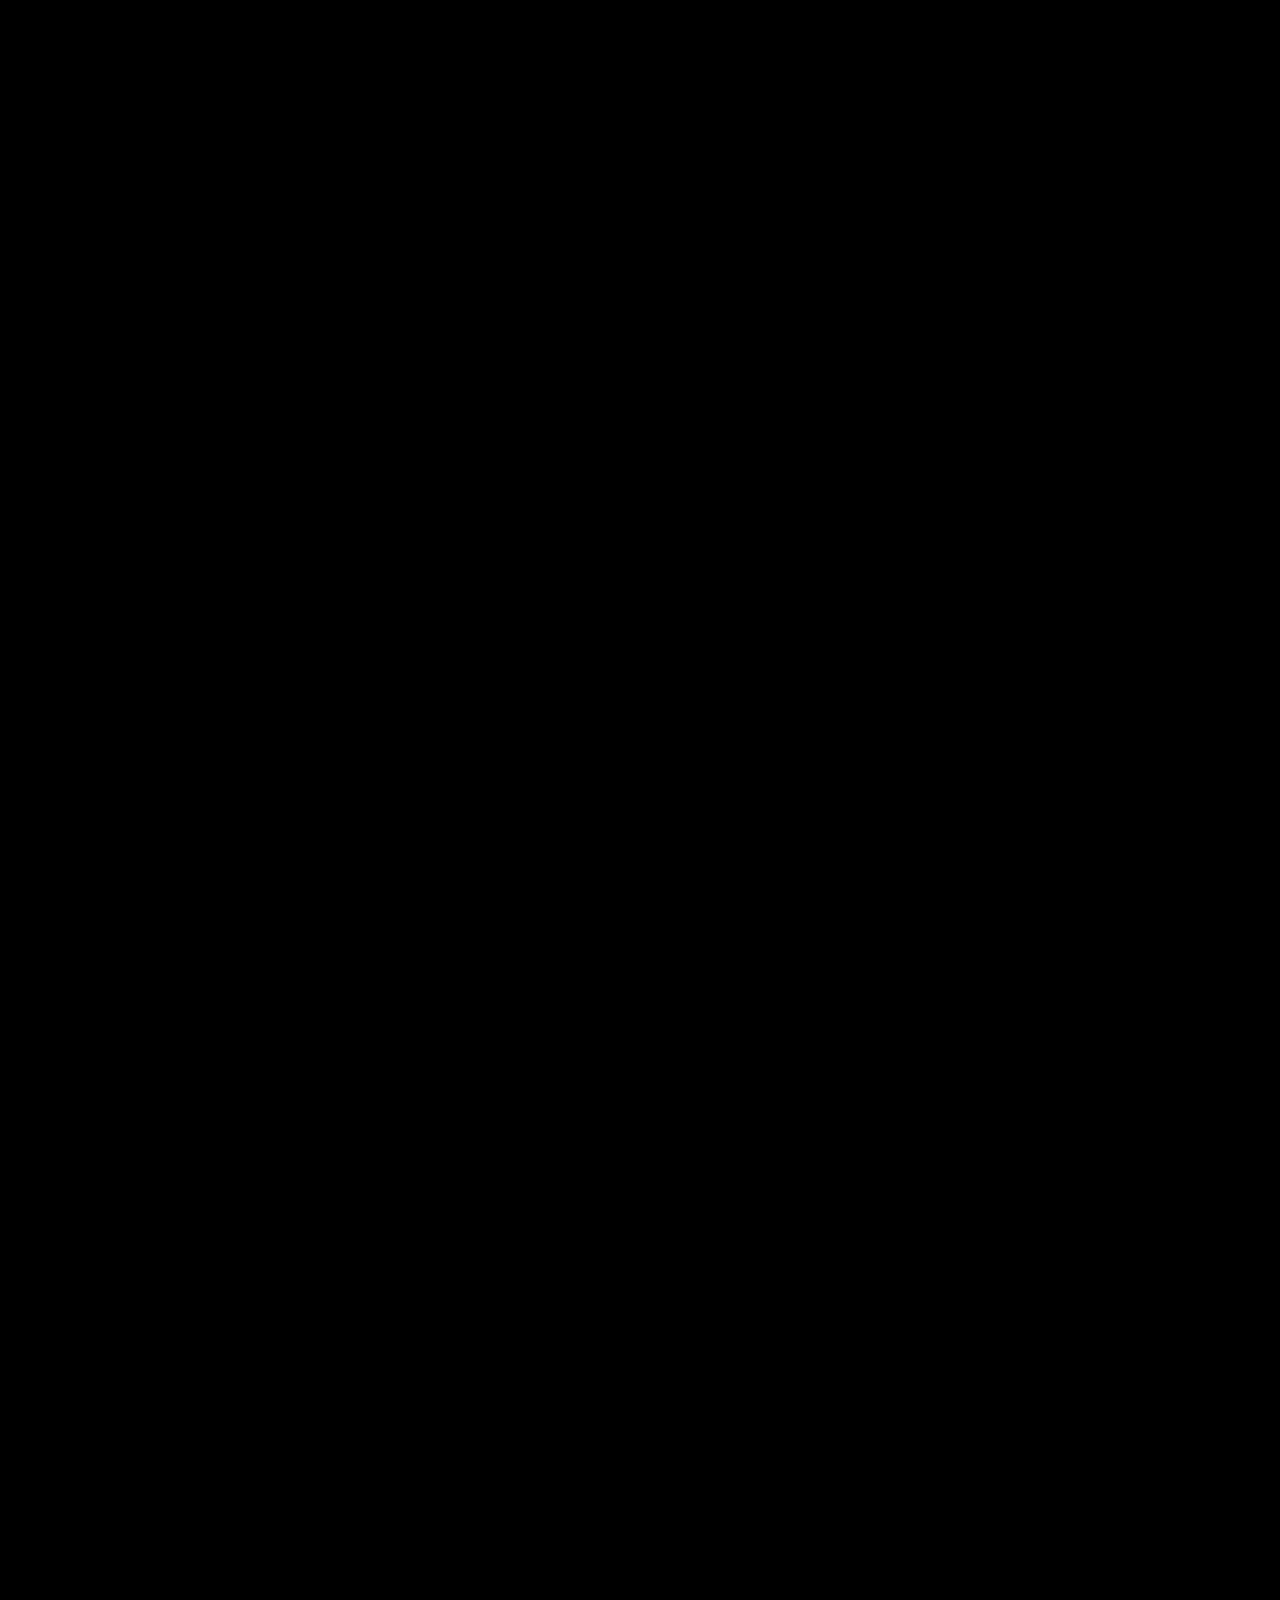
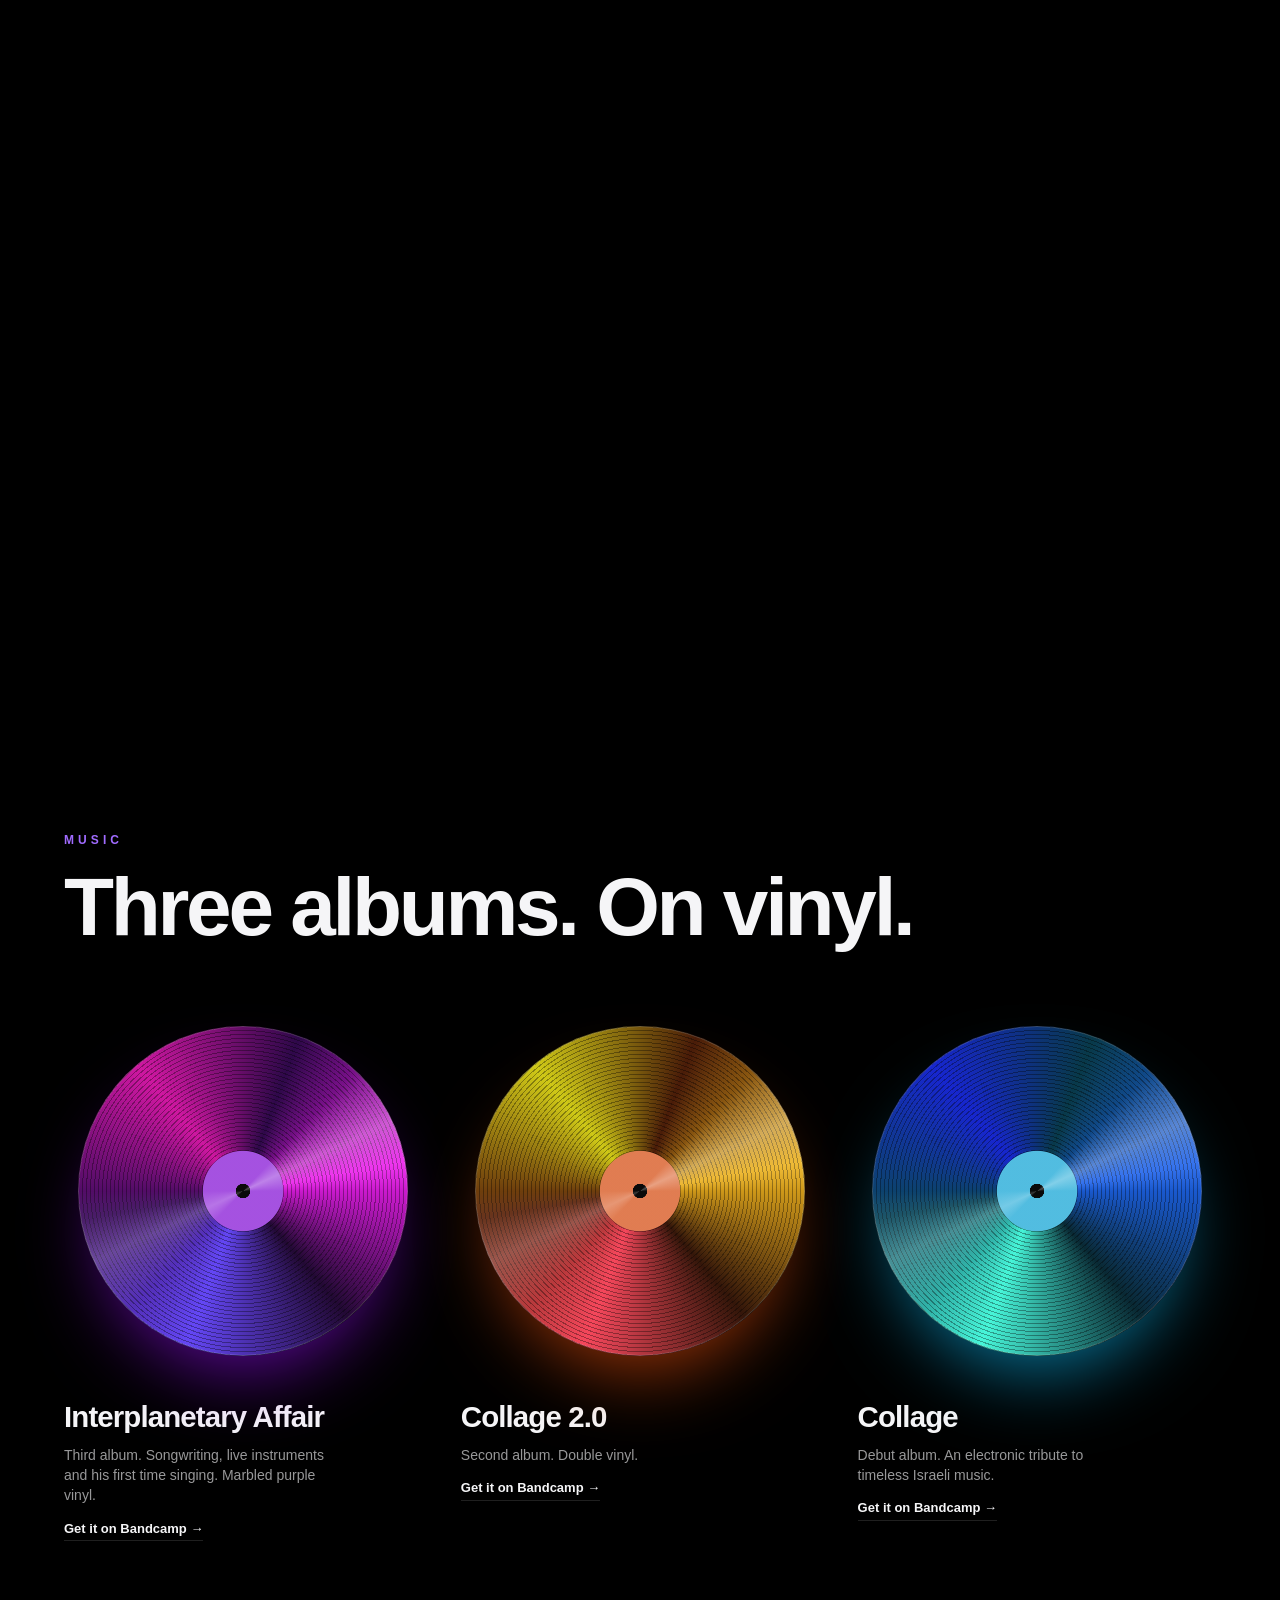
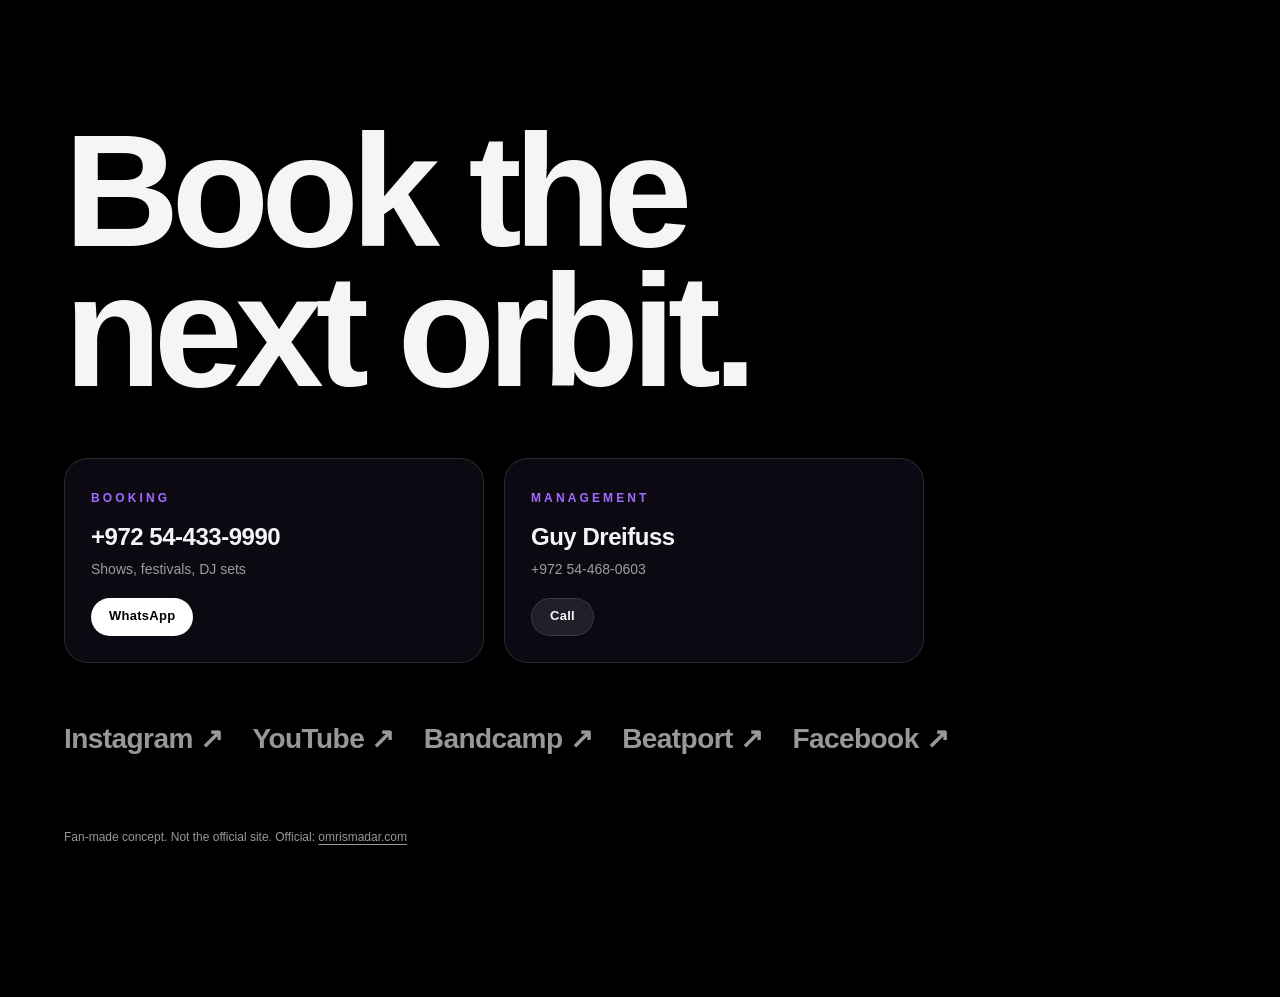
==== commit a219404c: "Mixer FX section: 13 effects on a selector (filter, phaser, wah, riser, roll, gater, brake, spinback" ====
--- a/mobile.html
+++ b/mobile.html
@@ -84,8 +84,12 @@
             <div class="mx-meter" id="mxMeter" aria-hidden="true"><i></i><i></i><i></i><i></i><i></i><i></i><i></i><i></i><i></i><i></i><i></i><i></i></div>
           </div>
           <div class="mx-fx">
-            <button id="mxFx" aria-pressed="false">Flanger</button>
-            <div class="mx-k"><div class="knob mk small" data-m="fx" role="slider" tabindex="0" aria-label="Flanger depth" aria-valuemin="0" aria-valuemax="100"><i></i></div><label>DEPTH</label></div>
+            <div class="mx-sel"><button id="mxPrev" aria-label="Previous effect">‹</button><span id="mxName">Flanger</span><button id="mxNext" aria-label="Next effect">›</button></div>
+            <div class="mx-opts" id="mxOpts" role="group" aria-label="Effect option"><button></button><button></button><button></button><button></button></div>
+            <div class="mx-go">
+              <button id="mxFx" aria-pressed="false">Off</button>
+              <div class="mx-k"><div class="knob mk small" data-m="fx" role="slider" tabindex="0" aria-label="Effect depth" aria-valuemin="0" aria-valuemax="100"><i></i></div><label>DEPTH</label></div>
+            </div>
           </div>
           <input type="range" class="mx-vol" id="mxVol" min="0" max="100" value="85" aria-label="Master volume">
         </div>
--- a/styles.css
+++ b/styles.css
@@ -150,9 +150,18 @@
 .mx-meter i.on { background: #30d158; box-shadow: 0 0 .4em #30d158; }
 .mx-meter i.on:nth-child(n+9) { background: #ffd60a; box-shadow: 0 0 .4em #ffd60a; }
 .mx-meter i.on:nth-child(n+11) { background: #ff3b30; box-shadow: 0 0 .4em #ff3b30; }
-.mx-fx { display: flex; align-items: center; justify-content: space-between; gap: .4em; padding-top: .45em; border-top: 1px solid rgba(255, 255, 255, .09); }
-.mx-fx button { height: 3.4em; padding: 0 .7em; font-size: .5em; font-weight: 800; letter-spacing: .1em; text-transform: uppercase; border-radius: .5em; color: #9aa0a8; background: #1c1d20; box-shadow: inset 0 0 0 .12em #33353a; transition: color .2s, box-shadow .2s, background .2s; }
-.mx-fx button.on { color: #1a0d00; background: #ff9f0a; box-shadow: 0 0 1.6em rgba(255, 159, 10, .8); animation: fxblink 1s steps(2) infinite; }
+.mx-fx { display: flex; flex-direction: column; gap: .4em; padding-top: .45em; border-top: 1px solid rgba(255, 255, 255, .09); }
+.mx-sel { display: flex; align-items: center; gap: .2em; }
+.mx-sel button { width: 1.3em; height: 1.5em; flex: none; border-radius: .3em; font-size: 1em; line-height: 1; color: #c9ccd2; background: #1c1d20; box-shadow: inset 0 0 0 .07em #33353a; }
+.mx-sel button:hover { background: #2c2e33; }
+.mx-sel span { flex: 1; min-width: 0; text-align: center; font: 700 .58em ui-monospace, "SF Mono", Menlo, monospace; letter-spacing: .04em; text-transform: uppercase; color: #ffae1a; text-shadow: 0 0 .6em rgba(255, 150, 0, .7); white-space: nowrap; }
+.mx-opts { display: grid; grid-template-columns: repeat(4, 1fr); gap: .2em; }
+.mx-opts button { height: 2.6em; padding: 0; border-radius: .4em; font: 800 .42em ui-monospace, "SF Mono", Menlo, monospace; color: #9aa0a8; background: #1c1d20; box-shadow: inset 0 0 0 .14em #33353a; }
+.mx-opts button.on { color: #1a0d00; background: #ffae1a; box-shadow: 0 0 1em rgba(255, 159, 10, .6); }
+.mx-opts button:disabled { opacity: .35; }
+.mx-go { display: flex; align-items: center; justify-content: space-between; gap: .4em; }
+#mxFx { min-width: 5.4em; height: 3.4em; padding: 0 .7em; font-size: .5em; font-weight: 800; letter-spacing: .1em; text-transform: uppercase; border-radius: .5em; color: #9aa0a8; background: #1c1d20; box-shadow: inset 0 0 0 .12em #33353a; transition: color .2s, box-shadow .2s, background .2s; }
+#mxFx.on { color: #1a0d00; background: #ff9f0a; box-shadow: 0 0 1.6em rgba(255, 159, 10, .8); animation: fxblink 1s steps(2) infinite; }
 @keyframes fxblink { 50% { filter: brightness(1.35); } }
 .mx-fx .mx-k { flex-direction: column; gap: .15em; }
 .mx-vol { -webkit-appearance: none; appearance: none; width: 100%; height: 1.2em; margin: 0; font-size: inherit; background: none; cursor: grab; }
@@ -566,7 +575,8 @@
   .mx-lcd { width: 6.4em; flex: none; }
   .mx-eq { flex: none; } .mx-knobs { flex-direction: row; gap: .7em; } .mx-k { flex-direction: column; gap: .15em; }
   .mx-meter { display: none; }
-  .mx-fx { border-top: 0; padding-top: 0; gap: .6em; }
+  .mx-fx { border-top: 0; padding-top: 0; gap: .25em; width: 8.6em; flex: none; }
+  .mx-lcd { width: 5.4em; } .mx-knobs { gap: .45em; }
   .mx-vol { flex: 1; min-width: 3em; }
   .td-ctl { flex-wrap: wrap; } .td-keys { order: 3; flex-basis: 100%; }
   .td-k { width: 4em; } .td-k.s { width: 2.9em; } .td-row.mo { padding-left: 2em; }
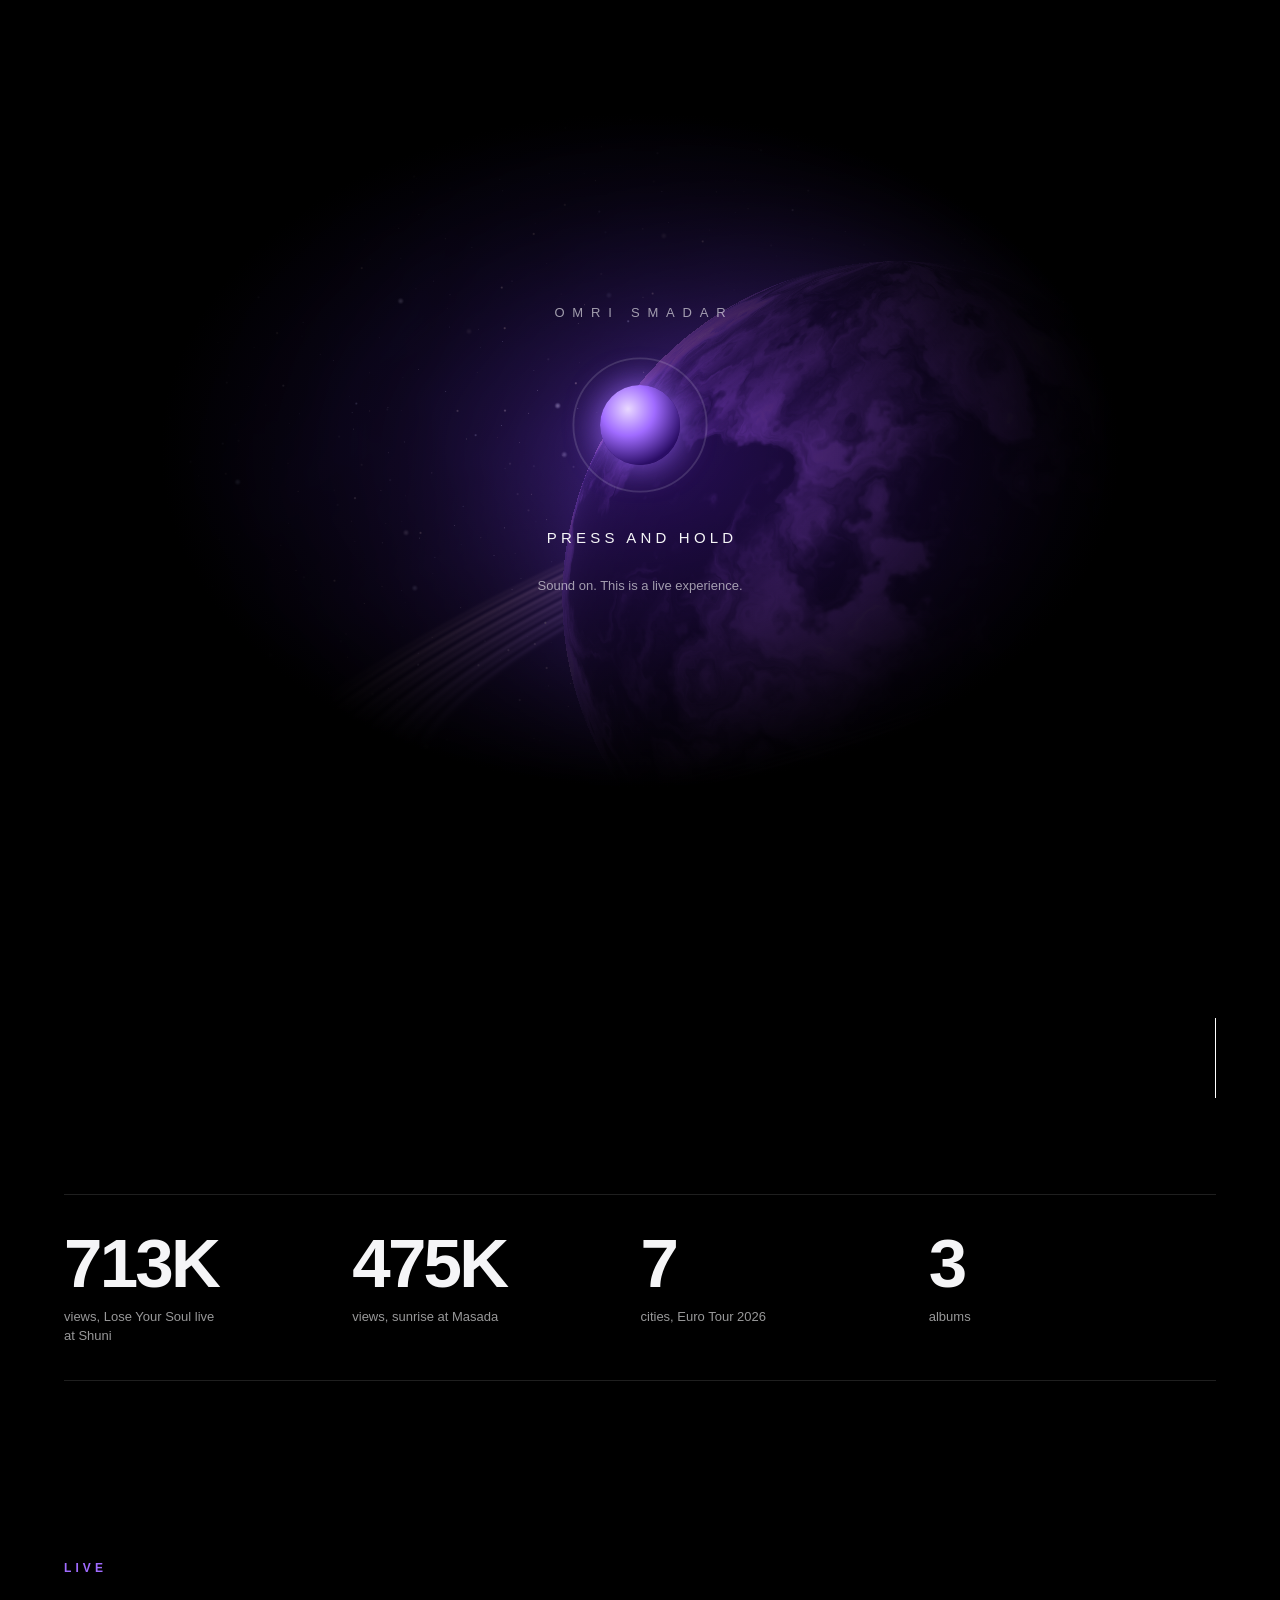
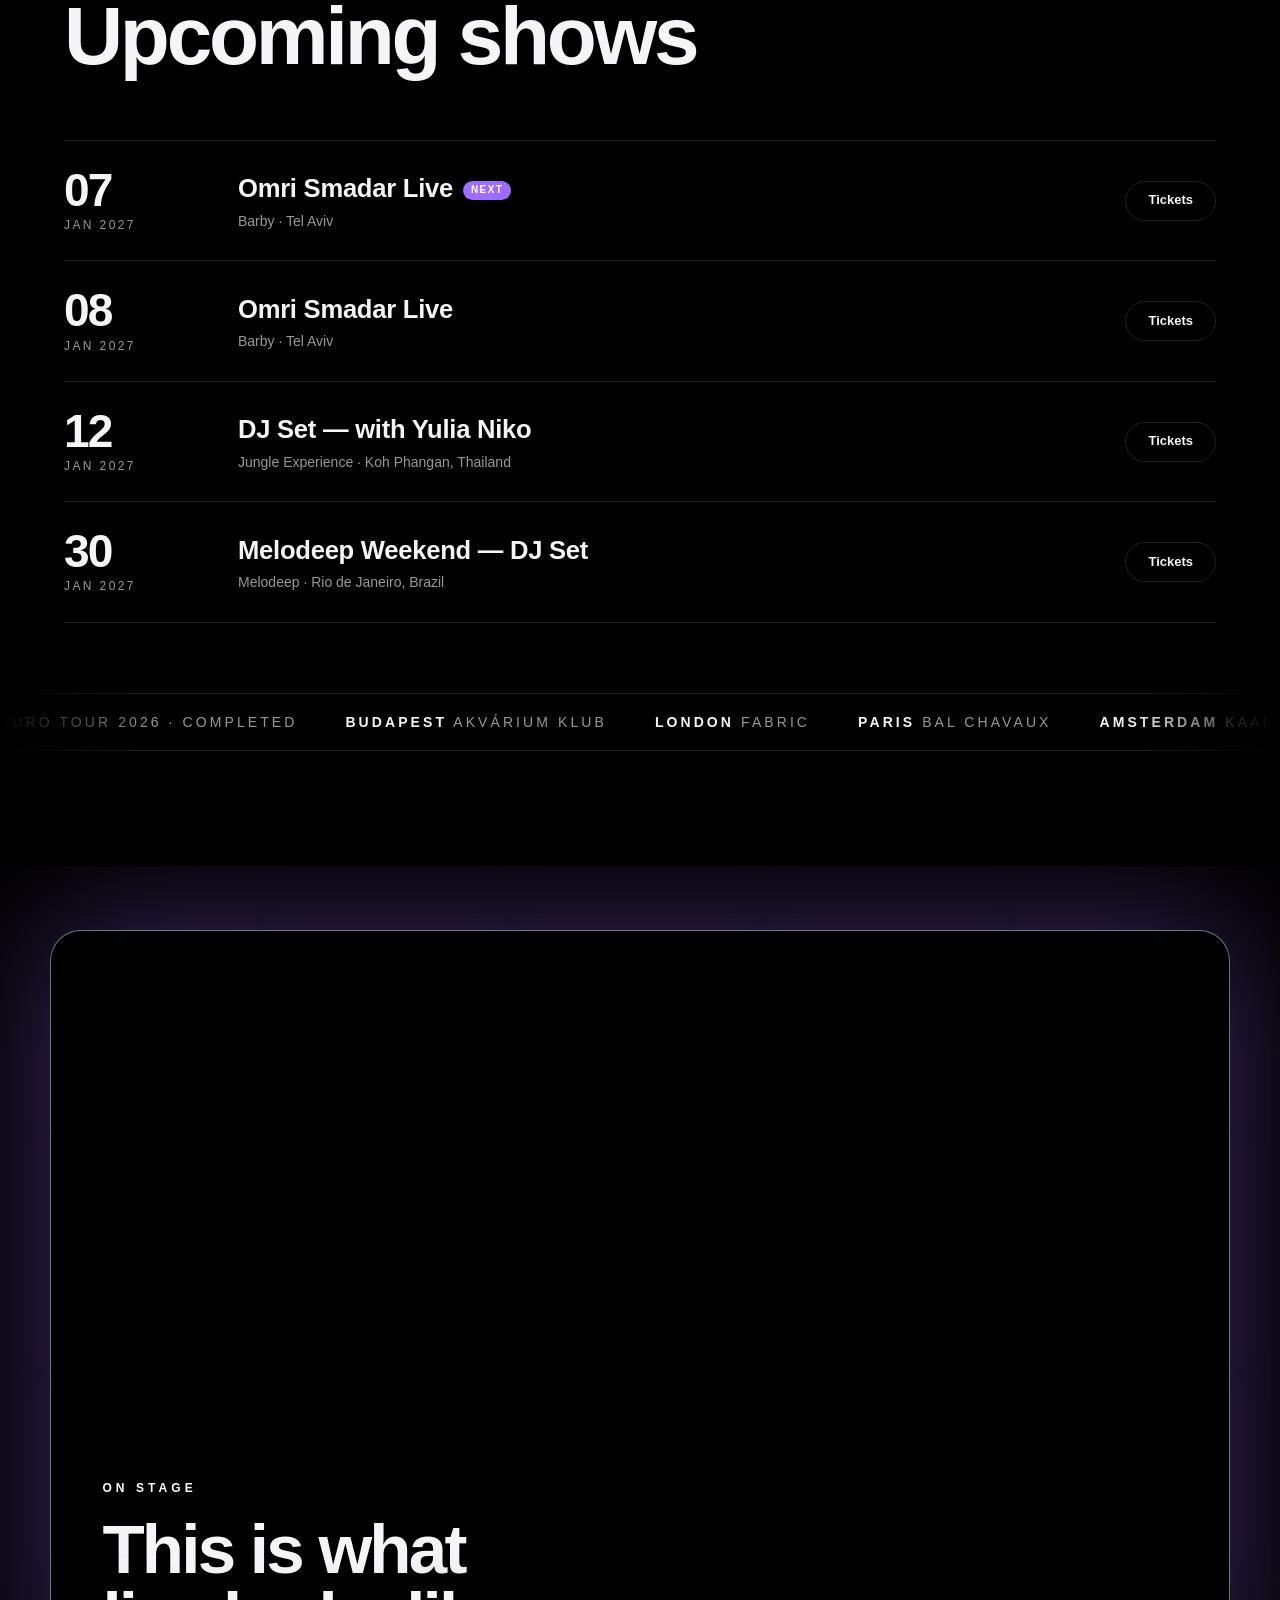
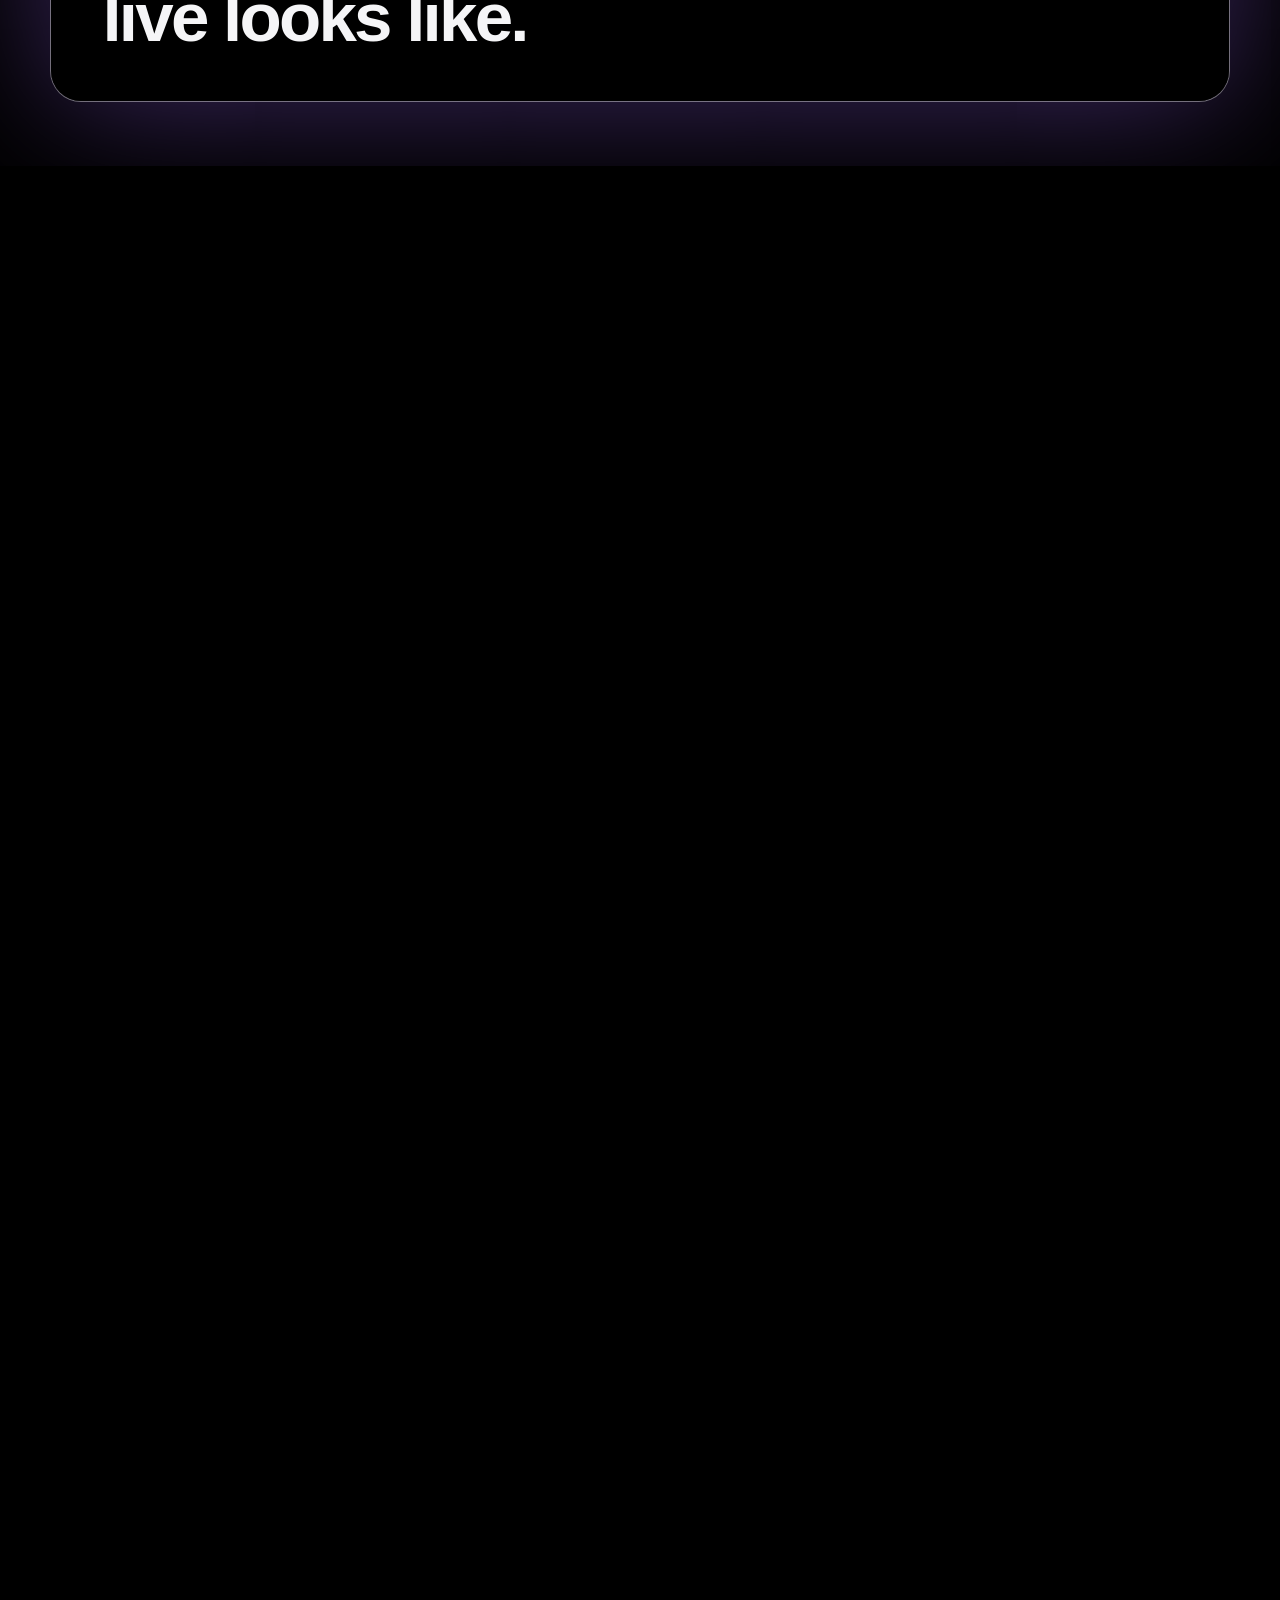
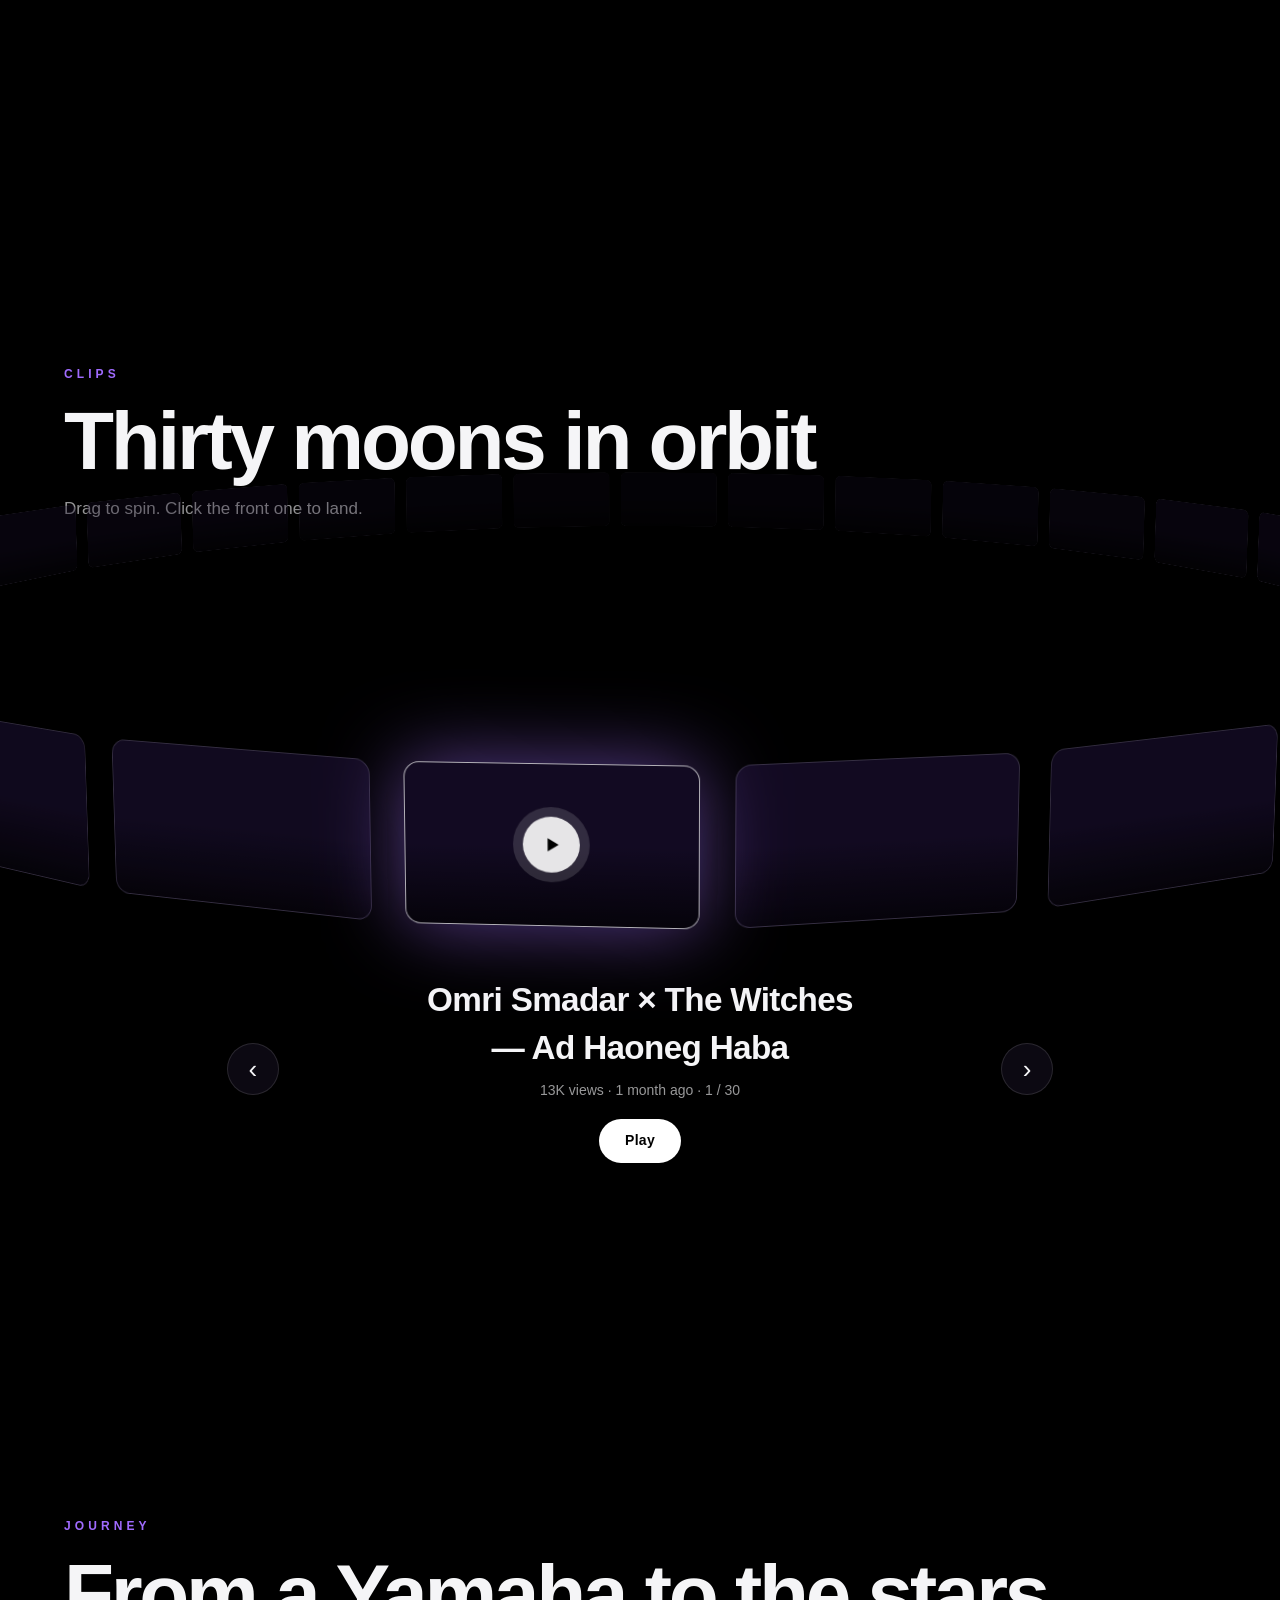
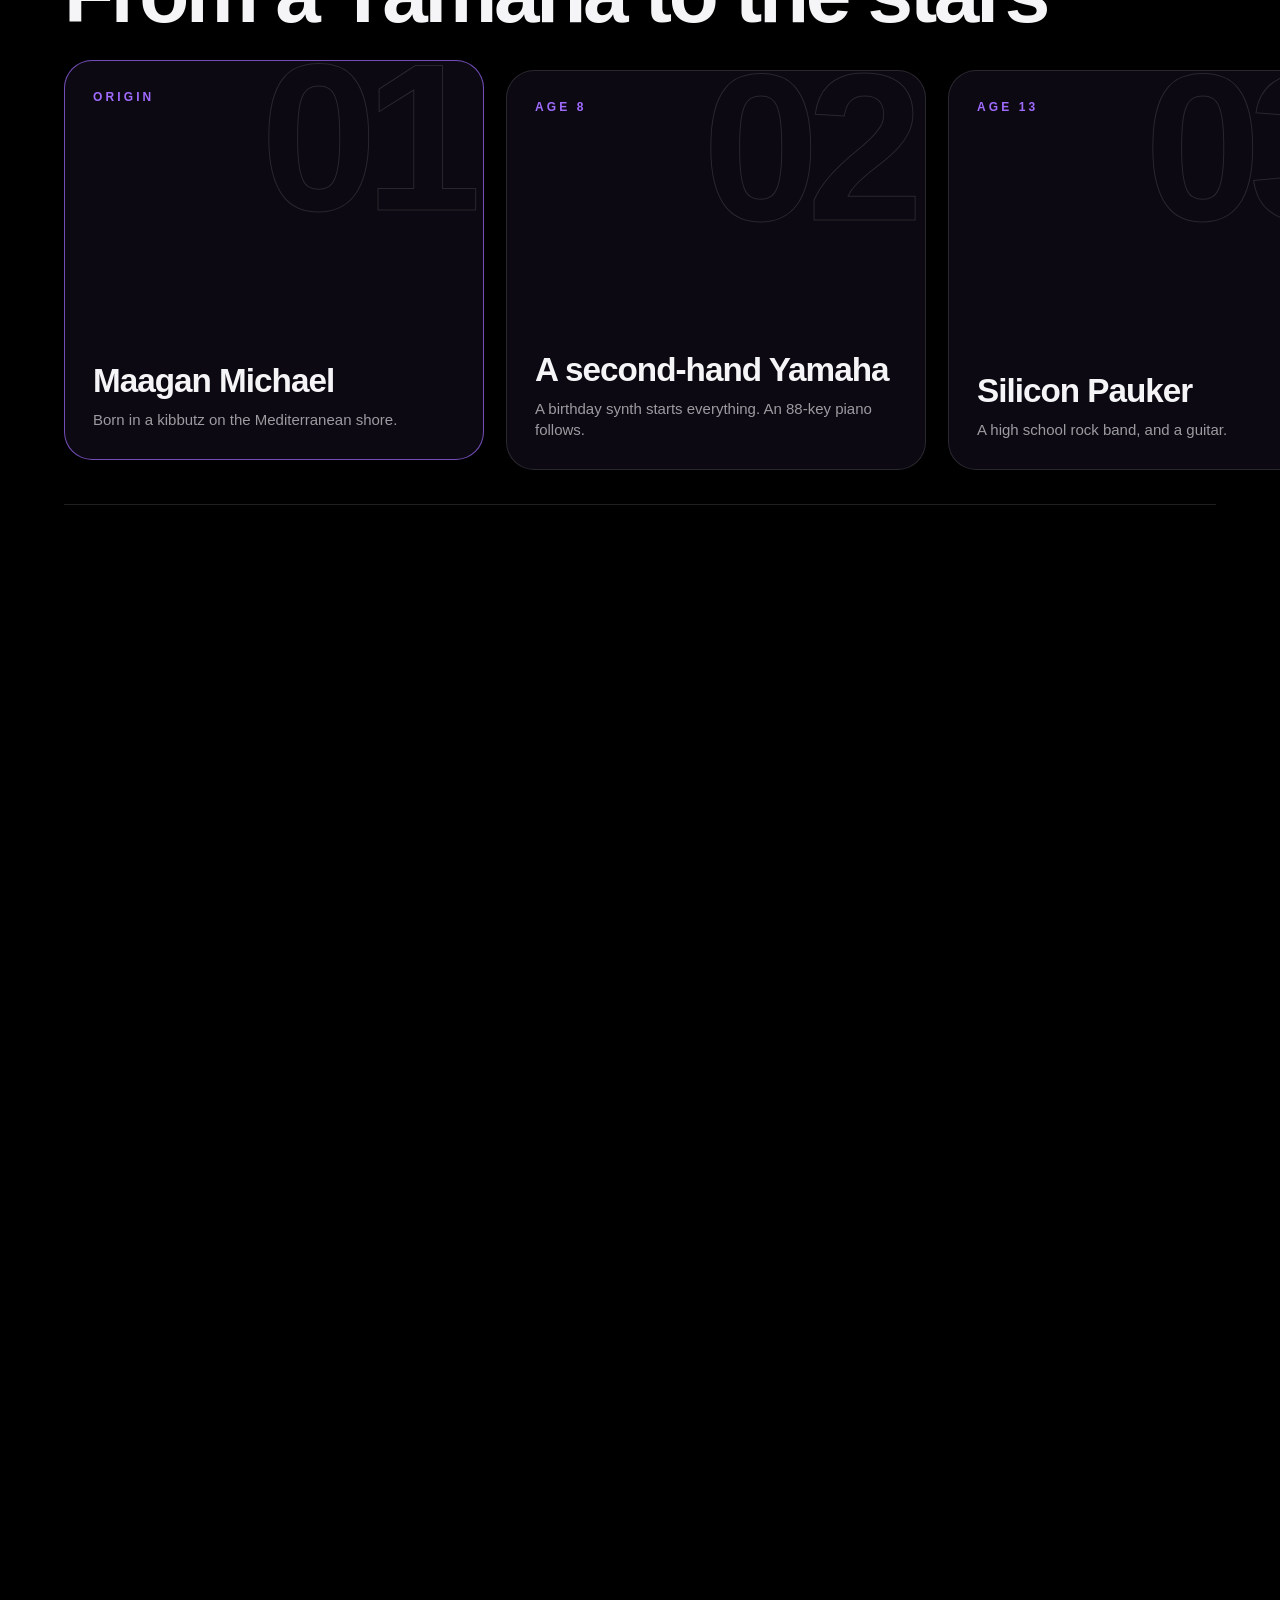
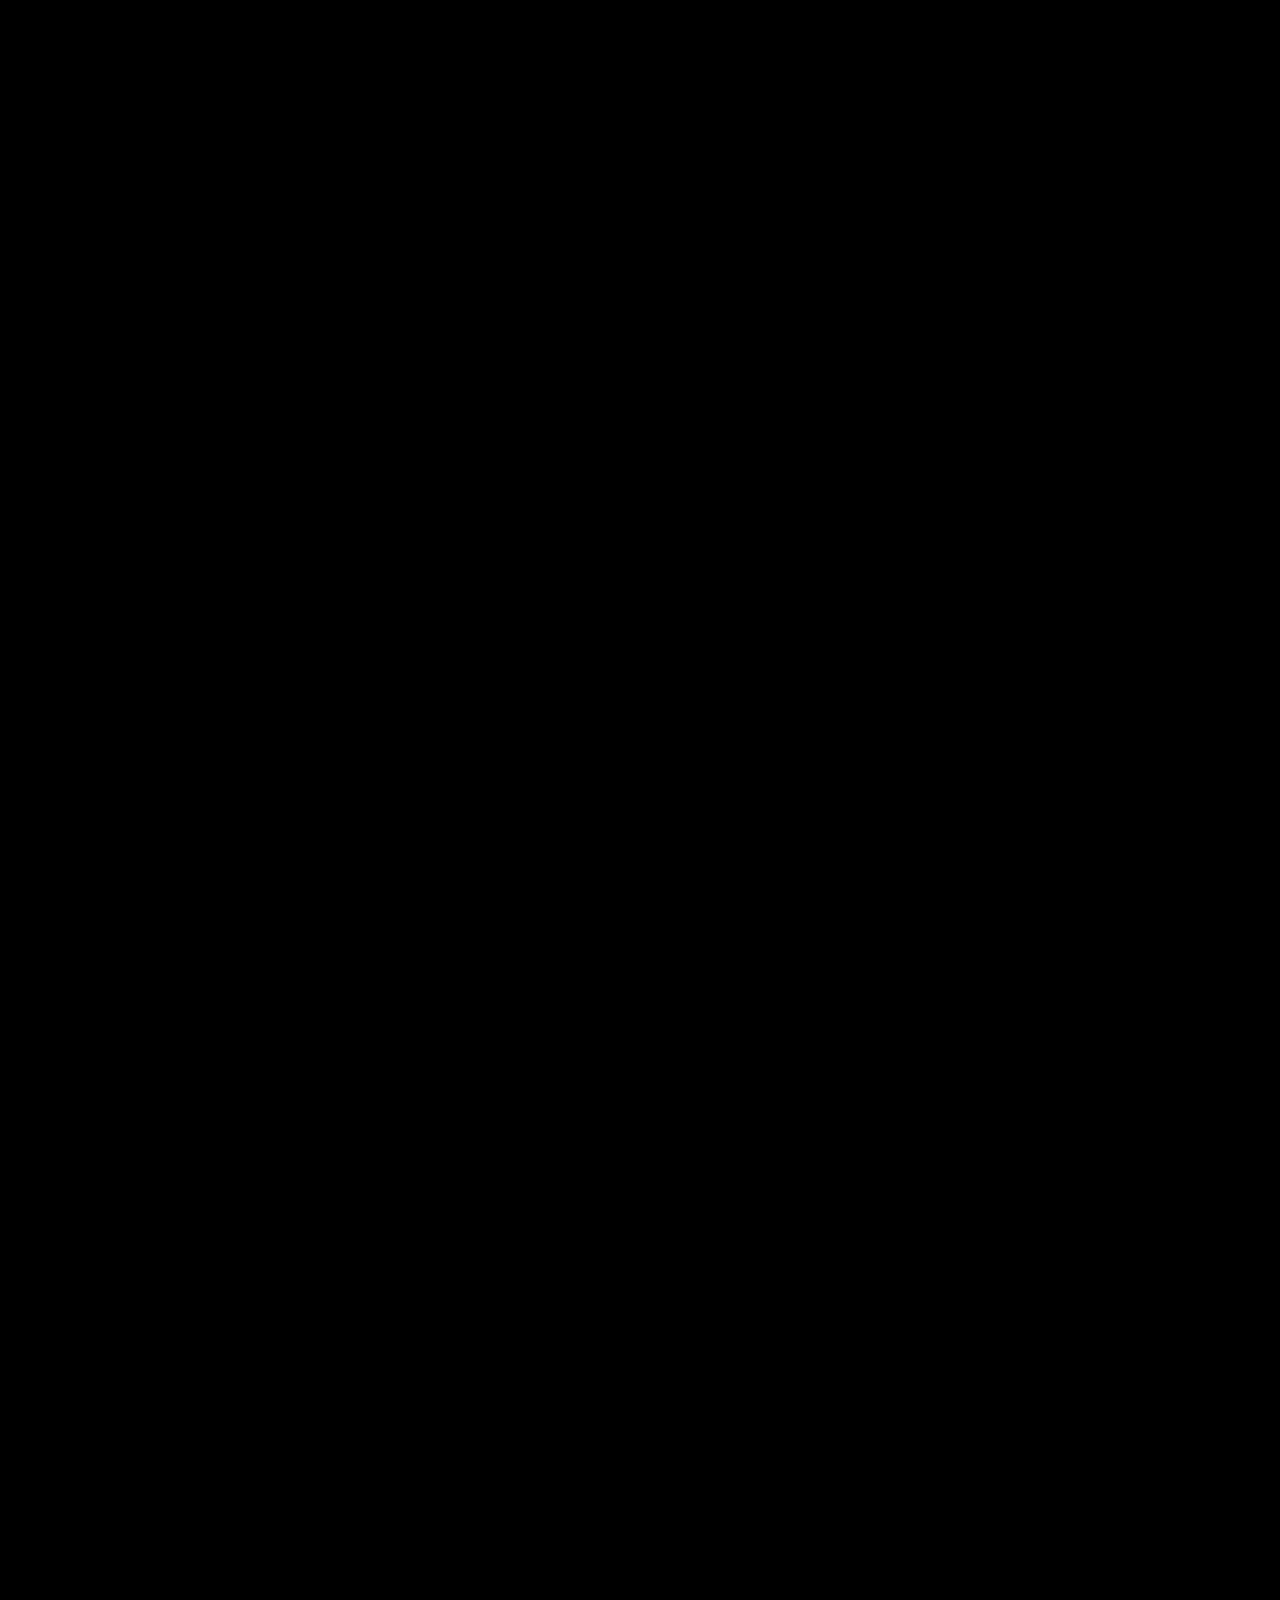
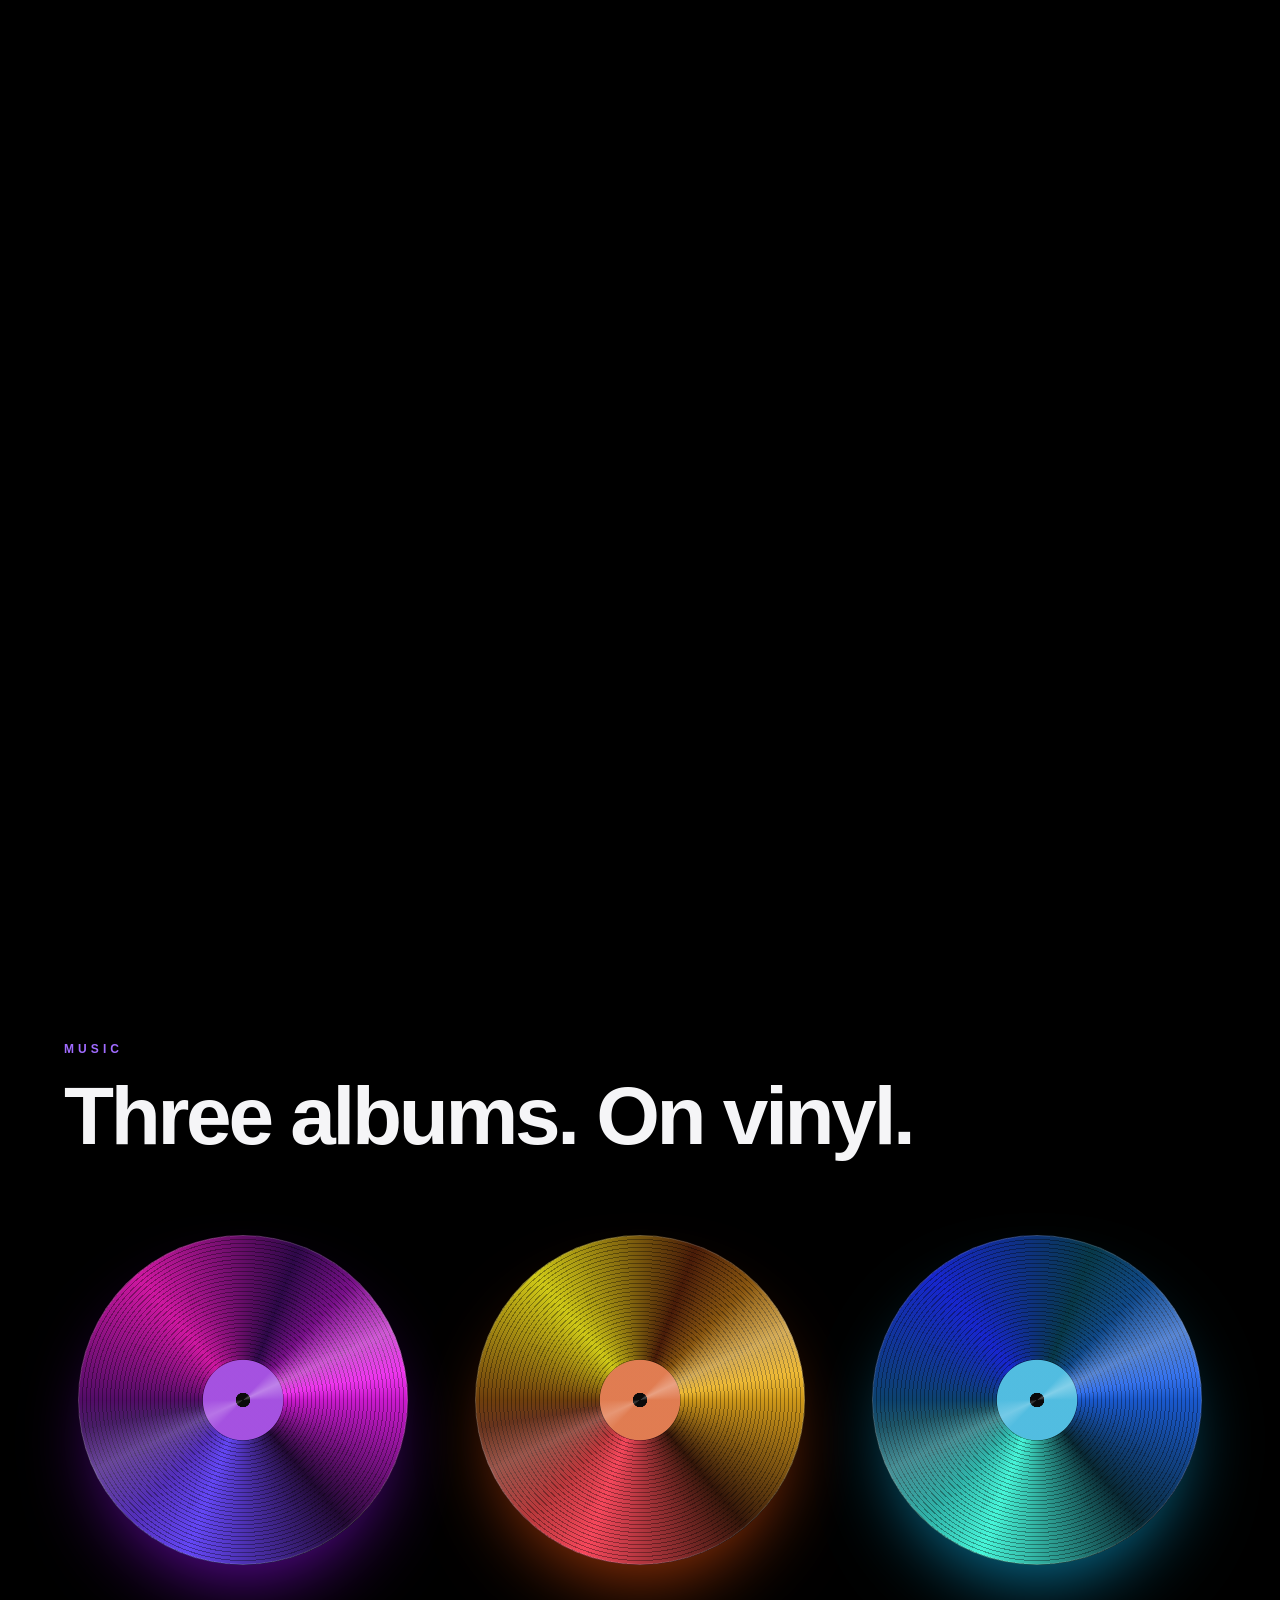
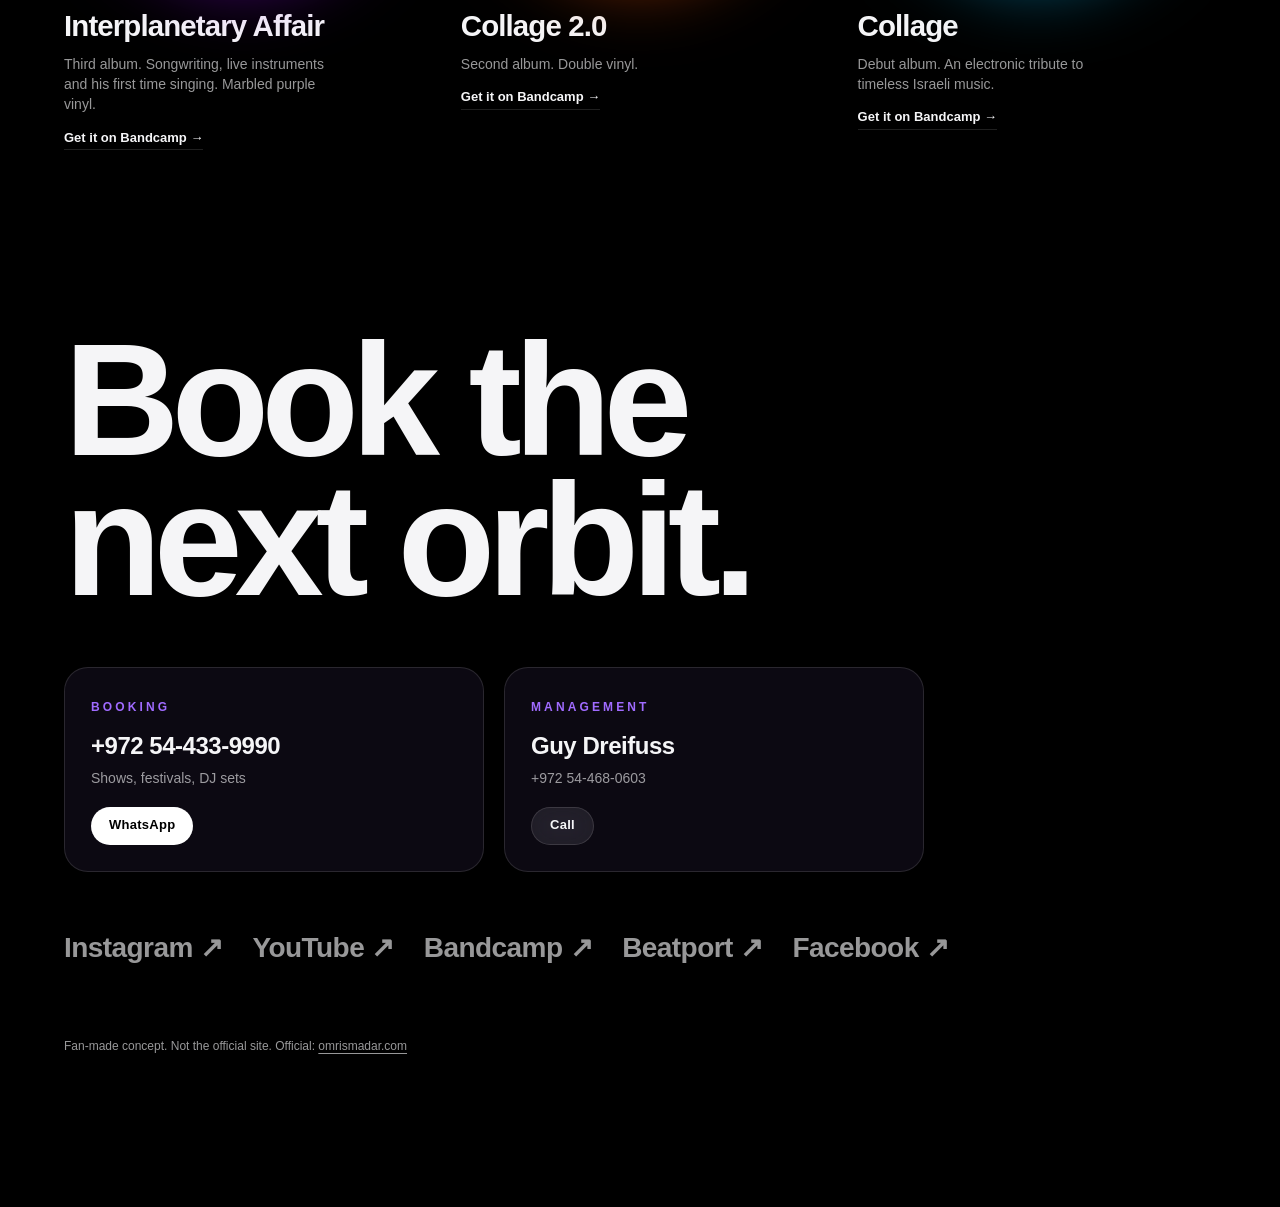
==== commit e8a7ea7b: "Rack: add/remove gear from a list; new red OS-101 monosynth with faders, arpeggiator, sequencer and " ====
--- a/mobile.html
+++ b/mobile.html
@@ -71,6 +71,8 @@
         <div class="tp">
           <button id="tpPlay" aria-pressed="false" aria-label="Start or stop the track"></button>
           <span class="tp-title" id="ttTitle">Track</span>
+          <button id="rackAdd" class="tp-add" aria-haspopup="true" aria-expanded="false">+ Gear</button>
+          <div class="rack-menu" id="rackMenu" hidden></div>
         </div>
         <div class="rig-row">
         <div class="mx">
@@ -93,7 +95,7 @@
           </div>
           <input type="range" class="mx-vol" id="mxVol" min="0" max="100" value="85" aria-label="Master volume">
         </div>
-        <div class="pd">
+        <div class="pd" data-mod="pd">
           <div class="pd-top"><span class="pd-logo">OMRI<b>6</b></span><span class="pd-name"><b>OS4</b> MkII</span></div>
           <div class="pd-panel">
             <div class="pd-sel">
@@ -117,7 +119,7 @@
         </div>
         </div>
         <p class="rig-note" id="pdRead"></p>
-        <div class="td" id="td">
+        <div class="td" id="td" data-mod="td">
           <div class="td-head">
             <span class="td-brand"><b>OS-3-MO</b> Analog Bass Line Synthesizer</span>
             <span class="td-wave" role="group" aria-label="Waveform"><button id="tdSaw" class="on" aria-label="Sawtooth">◿</button><button id="tdSqr" aria-label="Square">⊓</button></span>
@@ -142,6 +144,26 @@
             </div>
           </div>
           <p class="td-read" id="tdRead"></p>
+        </div>
+        <div class="ms" id="ms" data-mod="ms">
+          <div class="ms-head"><span class="ms-brand"><b>OS-101</b> Analog Synthesizer</span><span class="ms-read" id="msRead"></span></div>
+          <div class="ms-panel">
+            <div class="ms-g"><h6>LFO</h6><div class="ms-f"><label class="fd"><input type="range" min="0" max="100" value="45" data-f="lfo" aria-label="Rate"><span>Rate</span></label></div></div>
+            <div class="ms-g"><h6>VCO</h6><div class="ms-f"><label class="fd"><input type="range" min="0" max="100" value="0" data-f="vmod" aria-label="Mod"><span>Mod</span></label><label class="fd"><input type="range" min="0" max="100" value="0" data-f="port" aria-label="Glide"><span>Glide</span></label></div></div>
+            <div class="ms-g"><h6>Source Mixer</h6><div class="ms-f"><label class="fd"><input type="range" min="0" max="100" value="0" data-f="pulse" aria-label="Pulse"><span>Pulse</span></label><label class="fd"><input type="range" min="0" max="100" value="80" data-f="saw" aria-label="Saw"><span>Saw</span></label><label class="fd"><input type="range" min="0" max="100" value="40" data-f="sub" aria-label="Sub"><span>Sub</span></label><label class="fd"><input type="range" min="0" max="100" value="0" data-f="noise" aria-label="Noise"><span>Noise</span></label></div></div>
+            <div class="ms-g"><h6>VCF</h6><div class="ms-f"><label class="fd"><input type="range" min="0" max="100" value="45" data-f="freq" aria-label="Freq"><span>Freq</span></label><label class="fd"><input type="range" min="0" max="100" value="50" data-f="res" aria-label="Res"><span>Res</span></label><label class="fd"><input type="range" min="0" max="100" value="55" data-f="env" aria-label="Env"><span>Env</span></label><label class="fd"><input type="range" min="0" max="100" value="0" data-f="fmod" aria-label="Mod"><span>Mod</span></label><label class="fd"><input type="range" min="0" max="100" value="50" data-f="kybd" aria-label="Kybd"><span>Kybd</span></label></div></div>
+            <div class="ms-g"><h6>ENV</h6><div class="ms-f"><label class="fd"><input type="range" min="0" max="100" value="0" data-f="a" aria-label="A"><span>A</span></label><label class="fd"><input type="range" min="0" max="100" value="35" data-f="d" aria-label="D"><span>D</span></label><label class="fd"><input type="range" min="0" max="100" value="30" data-f="s" aria-label="S"><span>S</span></label><label class="fd"><input type="range" min="0" max="100" value="20" data-f="r" aria-label="R"><span>R</span></label></div></div>
+            <div class="ms-g"><h6>VCA</h6><div class="ms-f"><label class="fd"><input type="range" min="0" max="100" value="60" data-f="vol" aria-label="Level"><span>Level</span></label></div></div>
+            <div class="ms-btns">
+              <div><button id="msHold">Hold</button><button class="arp" data-a="1">Up</button><button class="arp" data-a="2">U&amp;D</button><button class="arp" data-a="3">Down</button></div>
+              <div><button id="msLoad">Load</button><button id="msRest">Rest</button><button id="msPlay" class="play">Play</button></div>
+              <div><button class="oct" data-o="-1">L</button><button class="oct on" data-o="0">M</button><button class="oct" data-o="1">H</button></div>
+            </div>
+          </div>
+          <div class="ms-bottom">
+            <div class="ms-bend"><input type="range" id="msBend" min="-100" max="100" value="0" aria-label="Pitch bender"><span>Bender</span></div>
+            <div class="ms-keys" id="msKeys" role="group" aria-label="Keyboard"></div>
+          </div>
         </div>
       </div>
     </div>
--- a/styles.css
+++ b/styles.css
@@ -251,6 +251,59 @@
 .td-keys .bk { background: linear-gradient(#3a3d42, #101112); color: #e6e8eb; box-shadow: 0 .3em 0 #000; translate: 0 -.5em; }
 .td-keys button.on { background: linear-gradient(#ffc04d, #ff9f0a); color: #1b1d20; }
 .td-read { margin-top: .45em; font: 600 10px/1.3 ui-monospace, "SF Mono", Menlo, monospace; letter-spacing: .04em; color: #3b3e43; text-align: center; }
+
+/* ---------- Red monosynth: fader panel, arpeggiator / sequencer buttons, 32-key keyboard ---------- */
+.ms { position: relative; border-radius: .7em; padding: .6em .8em .7em; color: #fff; filter: drop-shadow(0 1.6em 1.6em rgba(0, 0, 0, .75));
+  background: linear-gradient(175deg, #f0392e, #c81e15 55%, #9c120c); box-shadow: inset 0 1px 0 rgba(255, 255, 255, .45), inset 0 -.2em .4em rgba(0, 0, 0, .35); }
+.ms-head { display: flex; align-items: baseline; justify-content: space-between; gap: 1em; margin-bottom: .4em; }
+.ms-brand { font-size: .56em; font-weight: 600; letter-spacing: .1em; text-transform: uppercase; white-space: nowrap; }
+.ms-brand b { font-size: 1.9em; font-weight: 900; font-style: italic; letter-spacing: -.01em; margin-right: .5em; }
+.ms-read { font: 600 10px ui-monospace, "SF Mono", Menlo, monospace; letter-spacing: .04em; opacity: .85; white-space: nowrap; overflow: hidden; text-overflow: ellipsis; padding-right: 2em; }
+.ms-panel { display: flex; gap: .35em; align-items: stretch; padding: .45em .5em; border-radius: .45em; background: #17181a; box-shadow: inset 0 .15em .4em #000; flex-wrap: wrap; }
+.ms-g { display: flex; flex-direction: column; gap: .25em; padding: 0 .22em; border-right: 1px solid rgba(255, 255, 255, .1); }
+.ms-g h6 { font-size: .42em; font-weight: 800; letter-spacing: .1em; text-transform: uppercase; color: #ff6a5f; text-align: center; white-space: nowrap; }
+.ms-f { display: flex; gap: .15em; }
+.fd { display: flex; flex-direction: column; align-items: center; gap: .2em; width: 1.3em; }
+.fd span { font-size: .36em; font-weight: 700; letter-spacing: .02em; text-transform: uppercase; color: #cfd3d8; white-space: nowrap; }
+.fd input { -webkit-appearance: none; appearance: none; writing-mode: vertical-lr; direction: rtl; width: 1.3em; height: 4.6em; margin: 0; font-size: inherit; background: linear-gradient(90deg, transparent 42%, #000 42% 58%, transparent 58%); cursor: grab; touch-action: none; }
+.fd input::-webkit-slider-runnable-track { background: none; }
+.fd input::-webkit-slider-thumb { -webkit-appearance: none; width: 1.2em; height: .62em; border-radius: .12em; background: linear-gradient(#f5f5f5, #b9bdc4 45%, #d9261c 46% 56%, #b9bdc4 57%, #8d9299); box-shadow: 0 .12em .25em rgba(0, 0, 0, .7); }
+.fd input::-moz-range-track { background: none; }
+.fd input::-moz-range-thumb { width: 1.2em; height: .62em; border: 0; border-radius: .12em; background: linear-gradient(#f5f5f5, #b9bdc4 45%, #d9261c 46% 56%, #b9bdc4 57%, #8d9299); }
+.ms-btns { flex: 1; min-width: 6.4em; display: flex; flex-direction: column; justify-content: space-between; gap: .25em; padding-left: .2em; }
+.ms-btns div { display: flex; gap: .2em; }
+.ms-btns button { flex: 1; height: 2.9em; padding: 0 .2em; border-radius: .35em; font-size: .46em; font-weight: 800; letter-spacing: .03em; text-transform: uppercase; color: #1b1d20; background: linear-gradient(#f4f5f7, #b4b9c0); box-shadow: 0 .25em 0 #5d6269; }
+.ms-btns button:active { transform: translateY(.15em); }
+.ms-btns button.on { background: linear-gradient(#ffc04d, #ff9f0a); box-shadow: 0 .25em 0 #9a5c00, 0 0 1em rgba(255, 159, 10, .7); }
+.ms-btns .play.on { background: linear-gradient(#7dff9c, #30d158); box-shadow: 0 .25em 0 #14762c, 0 0 1em rgba(48, 209, 88, .8); }
+.ms-bottom { display: flex; gap: .6em; margin-top: .55em; align-items: stretch; }
+.ms-bend { width: 3.6em; flex: none; display: flex; flex-direction: column; justify-content: center; align-items: center; gap: .3em; border-radius: .4em; background: #17181a; padding: .3em; }
+.ms-bend span { font-size: .38em; font-weight: 700; letter-spacing: .08em; text-transform: uppercase; color: #cfd3d8; }
+.ms-bend input { -webkit-appearance: none; appearance: none; width: 100%; height: 1.4em; margin: 0; font-size: inherit; background: linear-gradient(transparent 40%, #000 40% 60%, transparent 60%); cursor: grab; touch-action: none; }
+.ms-bend input::-webkit-slider-thumb { -webkit-appearance: none; width: .7em; height: 1.4em; border-radius: .15em; background: linear-gradient(90deg, #8d9299, #f5f5f5, #8d9299); box-shadow: 0 .12em .25em rgba(0, 0, 0, .7); }
+.ms-bend input::-moz-range-thumb { width: .7em; height: 1.4em; border: 0; border-radius: .15em; background: linear-gradient(90deg, #8d9299, #f5f5f5, #8d9299); }
+.ms-keys { position: relative; flex: 1; height: 5.2em; display: flex; gap: .08em; touch-action: none; border-radius: .2em; background: #0b0b0c; padding: .1em .1em 0; }
+.ms-keys .w { flex: 1; border-radius: 0 0 .22em .22em; background: linear-gradient(#f2f2f2, #fff 12%, #e4e6e9); box-shadow: inset 0 -.25em .3em rgba(0, 0, 0, .18); }
+.ms-keys .b { position: absolute; top: .1em; width: 3.1%; height: 60%; translate: -50% 0; border-radius: 0 0 .18em .18em; background: linear-gradient(#3a3d42, #0c0d0e); box-shadow: 0 .2em .3em rgba(0, 0, 0, .6); z-index: 1; }
+.ms-keys .on.w { background: linear-gradient(#ffd9a0, #ffae1a); } .ms-keys .on.b { background: linear-gradient(#ffae1a, #c26d00); }
+
+/* ---------- Rack: add and remove gear ---------- */
+.tp { position: relative; }
+.tp-add { flex: none; height: 2.3em; padding: 0 1em; border-radius: 999px; font-size: .78em; font-weight: 600; color: #fff; background: rgba(160, 107, 255, .35); border: 1px solid var(--line); transition: background .3s; white-space: nowrap; }
+.tp-add:hover { background: rgba(160, 107, 255, .6); }
+.tp-add:disabled { opacity: .4; }
+.rack-menu { position: absolute; right: 0; top: calc(100% + .5em); z-index: 5; width: 19em; padding: .4em; border-radius: 1em; background: rgba(18, 14, 30, .92); border: 1px solid var(--line); backdrop-filter: blur(30px); -webkit-backdrop-filter: blur(30px); box-shadow: 0 2em 4em -1em #000; }
+.rack-menu[hidden] { display: none; }
+.rack-menu button { display: flex; align-items: center; gap: .8em; width: 100%; padding: .6em .7em; border-radius: .7em; text-align: left; color: #fff; transition: background .2s; }
+.rack-menu button:hover { background: rgba(255, 255, 255, .1); }
+.rack-menu i { width: 1.1em; height: 1.1em; flex: none; border-radius: .25em; }
+.rack-menu b { display: block; font-size: .82em; font-weight: 600; }
+.rack-menu em { display: block; font-style: normal; font-size: .68em; color: var(--dim); }
+.rack-x { position: absolute; right: .35em; top: .35em; z-index: 3; width: 1.5em; height: 1.5em; border-radius: 50%; font-size: .8em; line-height: 1; color: #fff; background: rgba(0, 0, 0, .55); opacity: 0; transition: opacity .2s, background .2s; }
+[data-mod]:hover > .rack-x, .rack-x:focus-visible { opacity: 1; }
+.rack-x:hover { background: #ff3b30; }
+@media (hover: none) { .rack-x { opacity: .8; } }
+[data-mod][hidden], .rig-note[hidden] { display: none; }
 
 /* video playing through the letterforms */
 .title-wrap { position: relative; }
@@ -579,6 +632,7 @@
   .mx-lcd { width: 5.4em; } .mx-knobs { gap: .45em; }
   .mx-vol { flex: 1; min-width: 3em; }
   .td-ctl { flex-wrap: wrap; } .td-keys { order: 3; flex-basis: 100%; }
+  .ms-g { padding: 0 .15em; } .fd { width: 1.4em; } .ms-btns { flex-basis: 100%; flex-direction: row; } .ms-btns div { flex: 1; } .ms-bend { width: 2.8em; }
   .td-k { width: 4em; } .td-k.s { width: 2.9em; } .td-row.mo { padding-left: 2em; }
   .td-k.s label { font-size: .34em; letter-spacing: 0; }
   .agent { top: auto; left: 0; right: 0; bottom: 0; width: 100%; height: min(86vh, 86dvh); border-radius: 28px 28px 0 0; transform: translateY(105%); padding-bottom: env(safe-area-inset-bottom); }
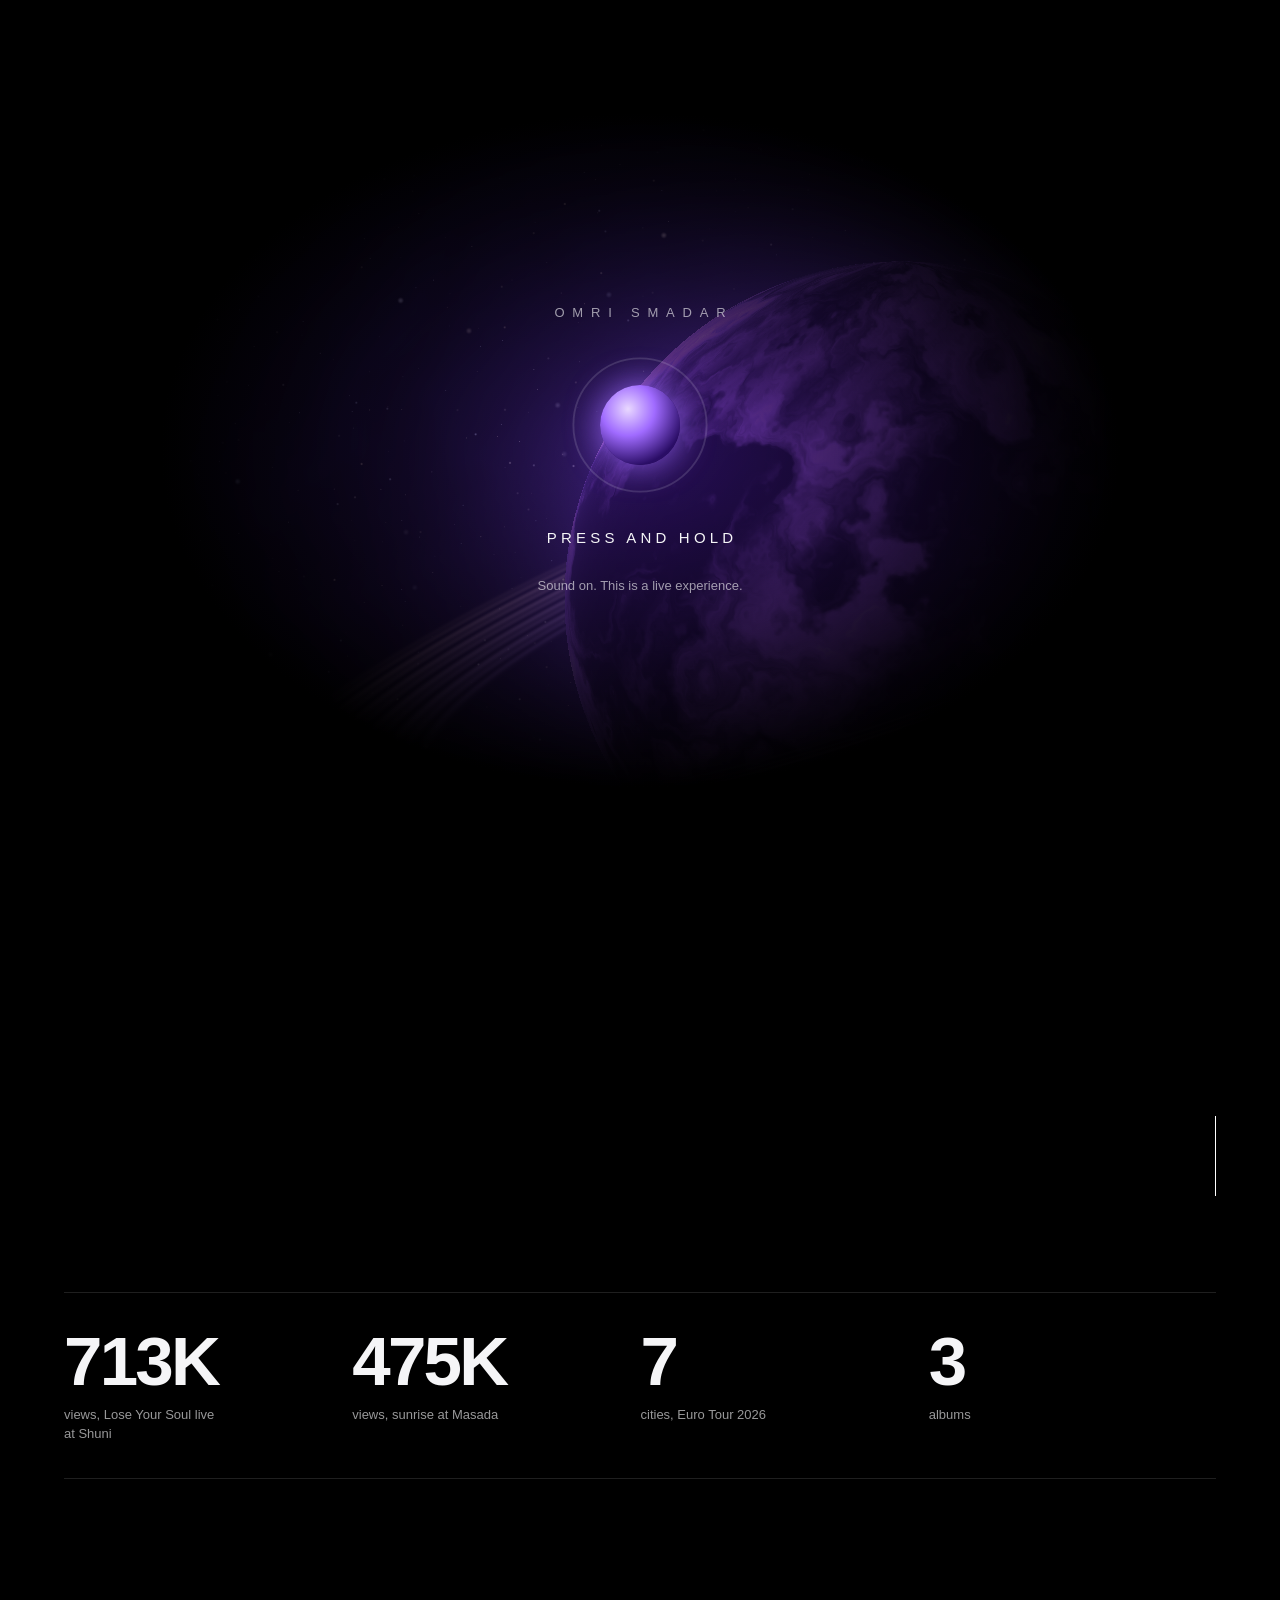
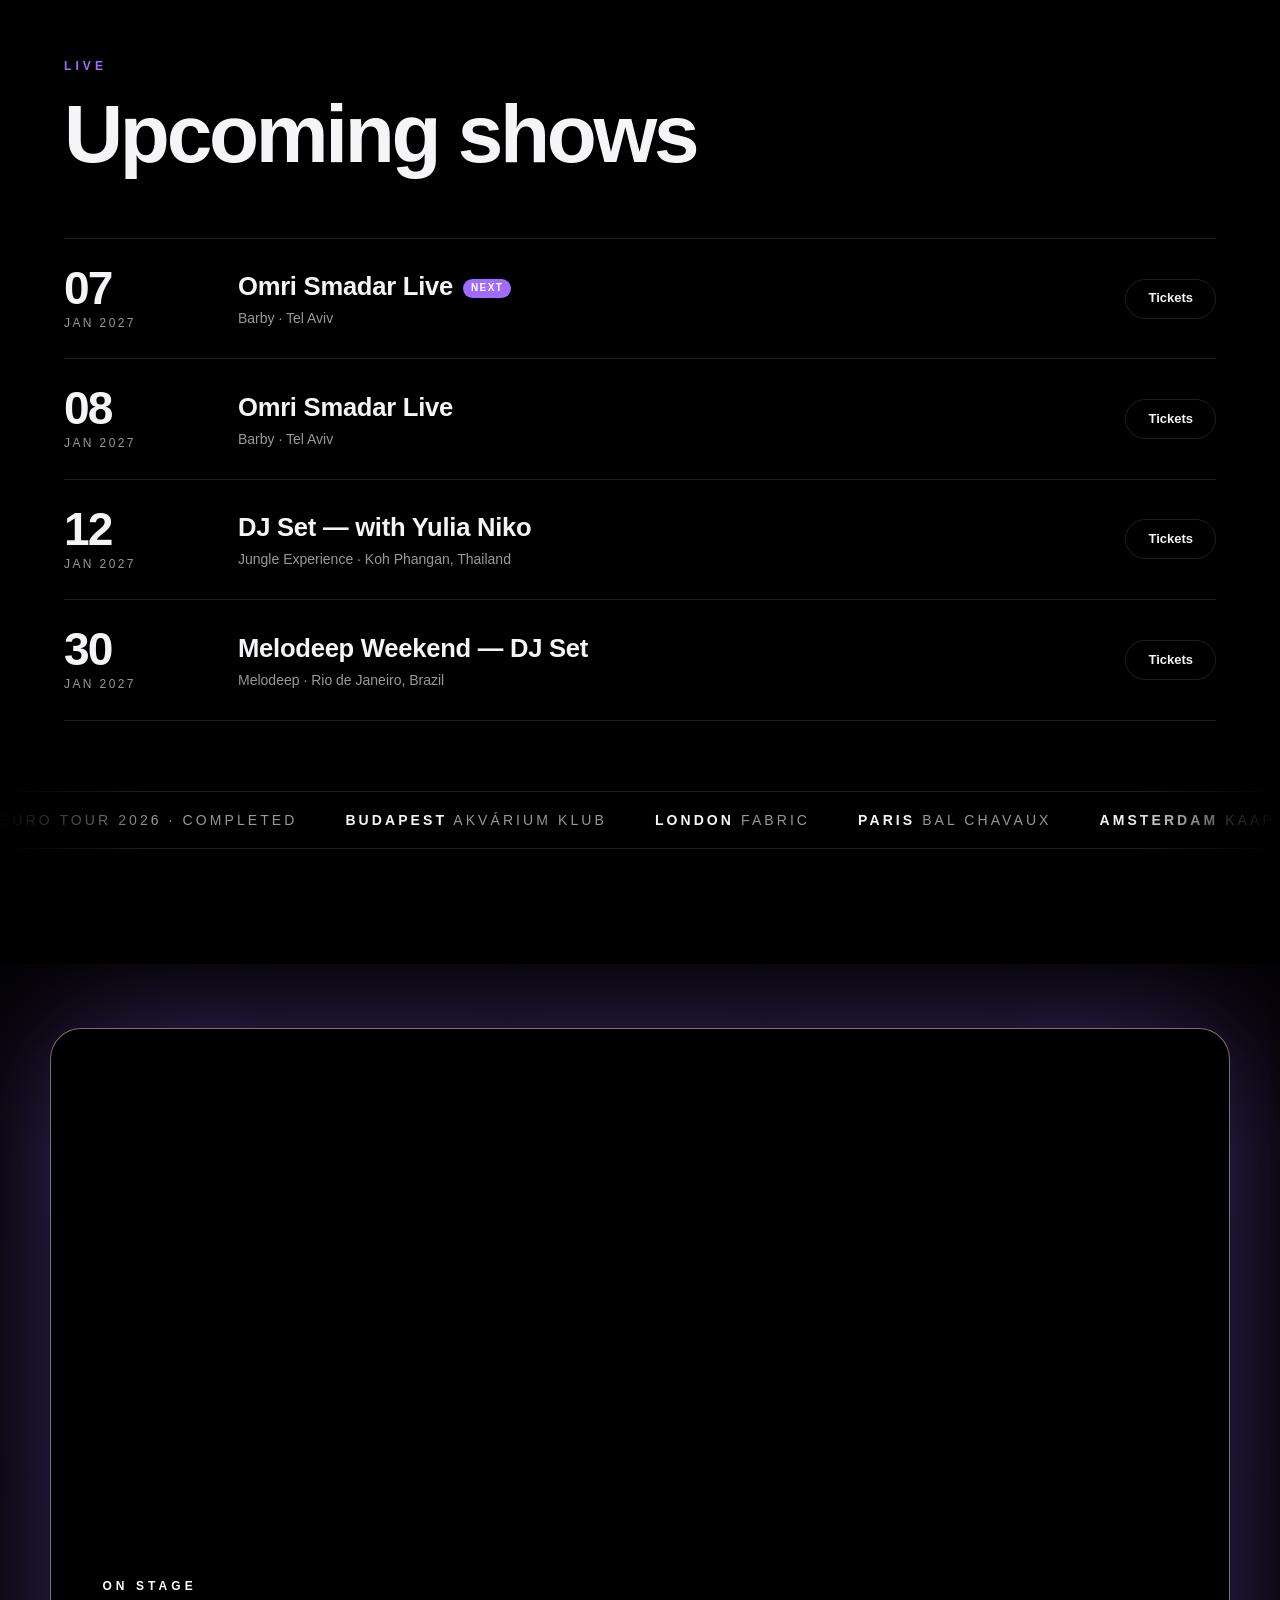
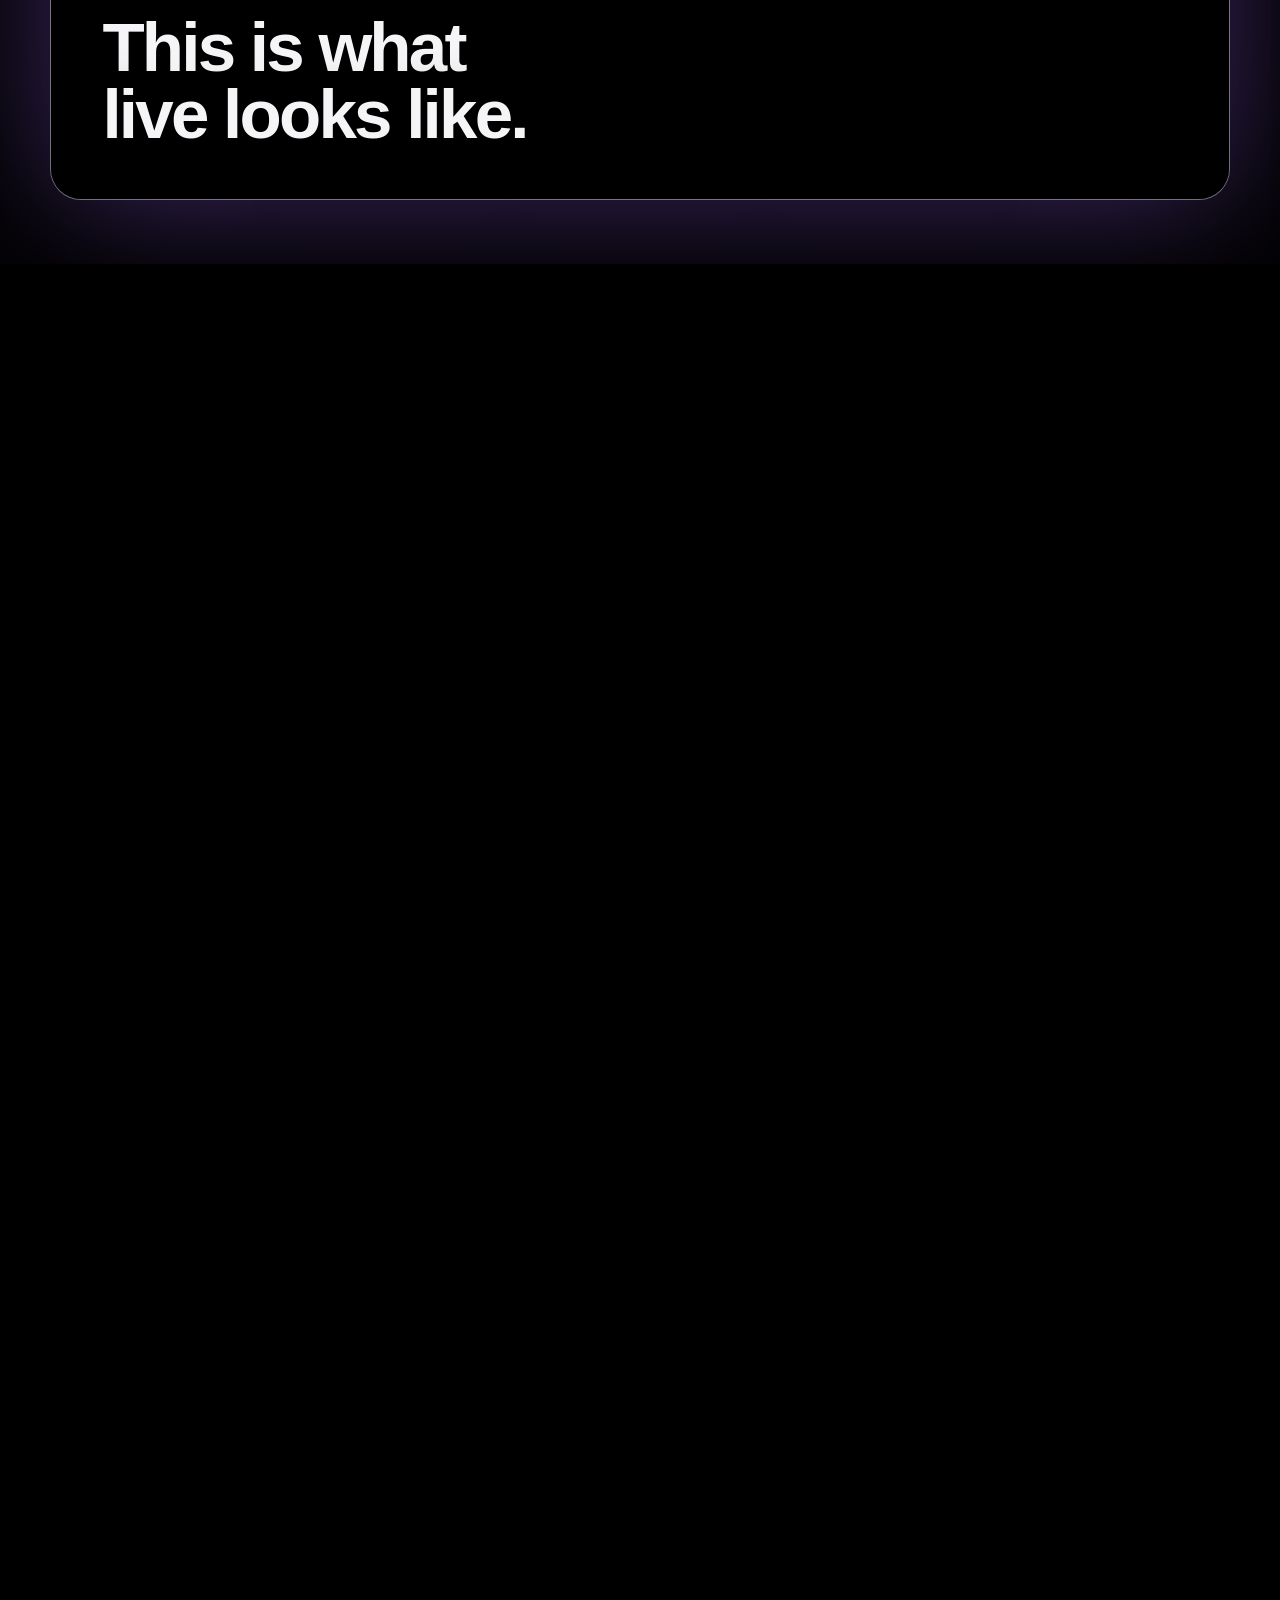
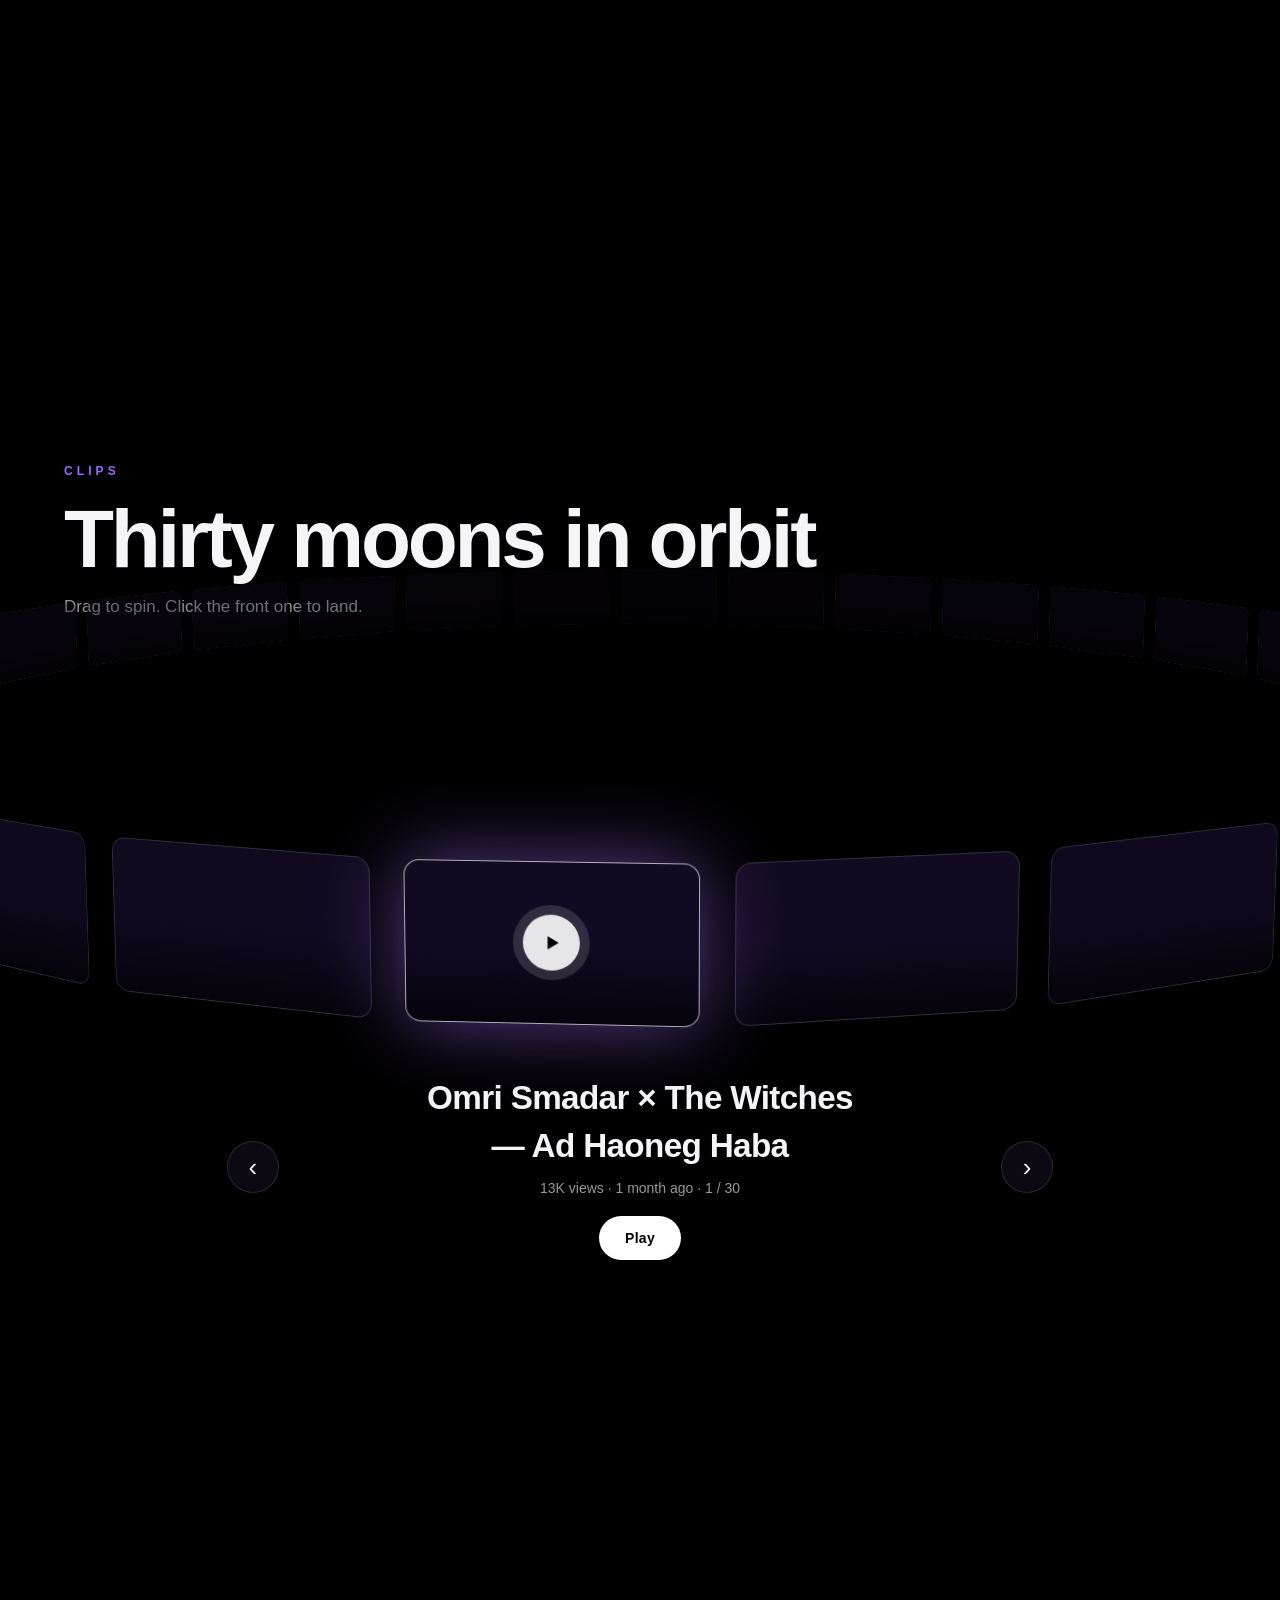
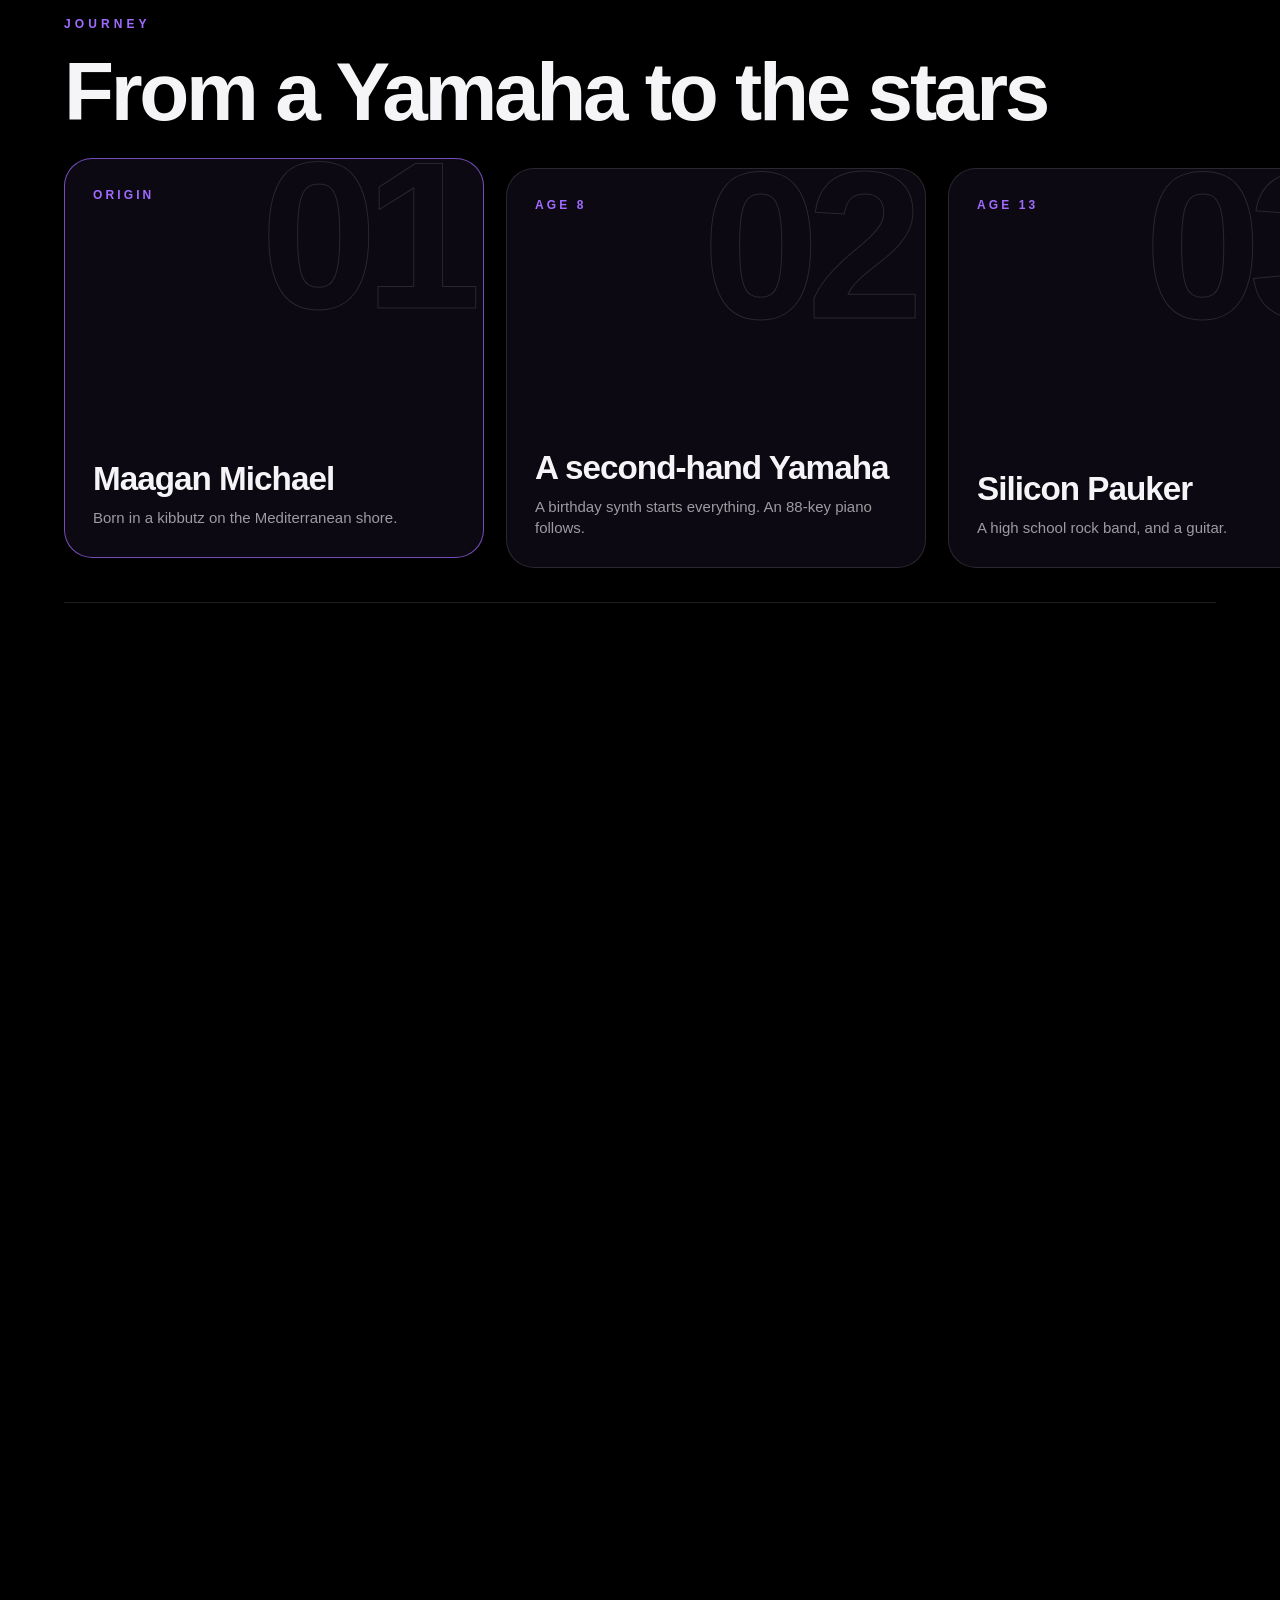
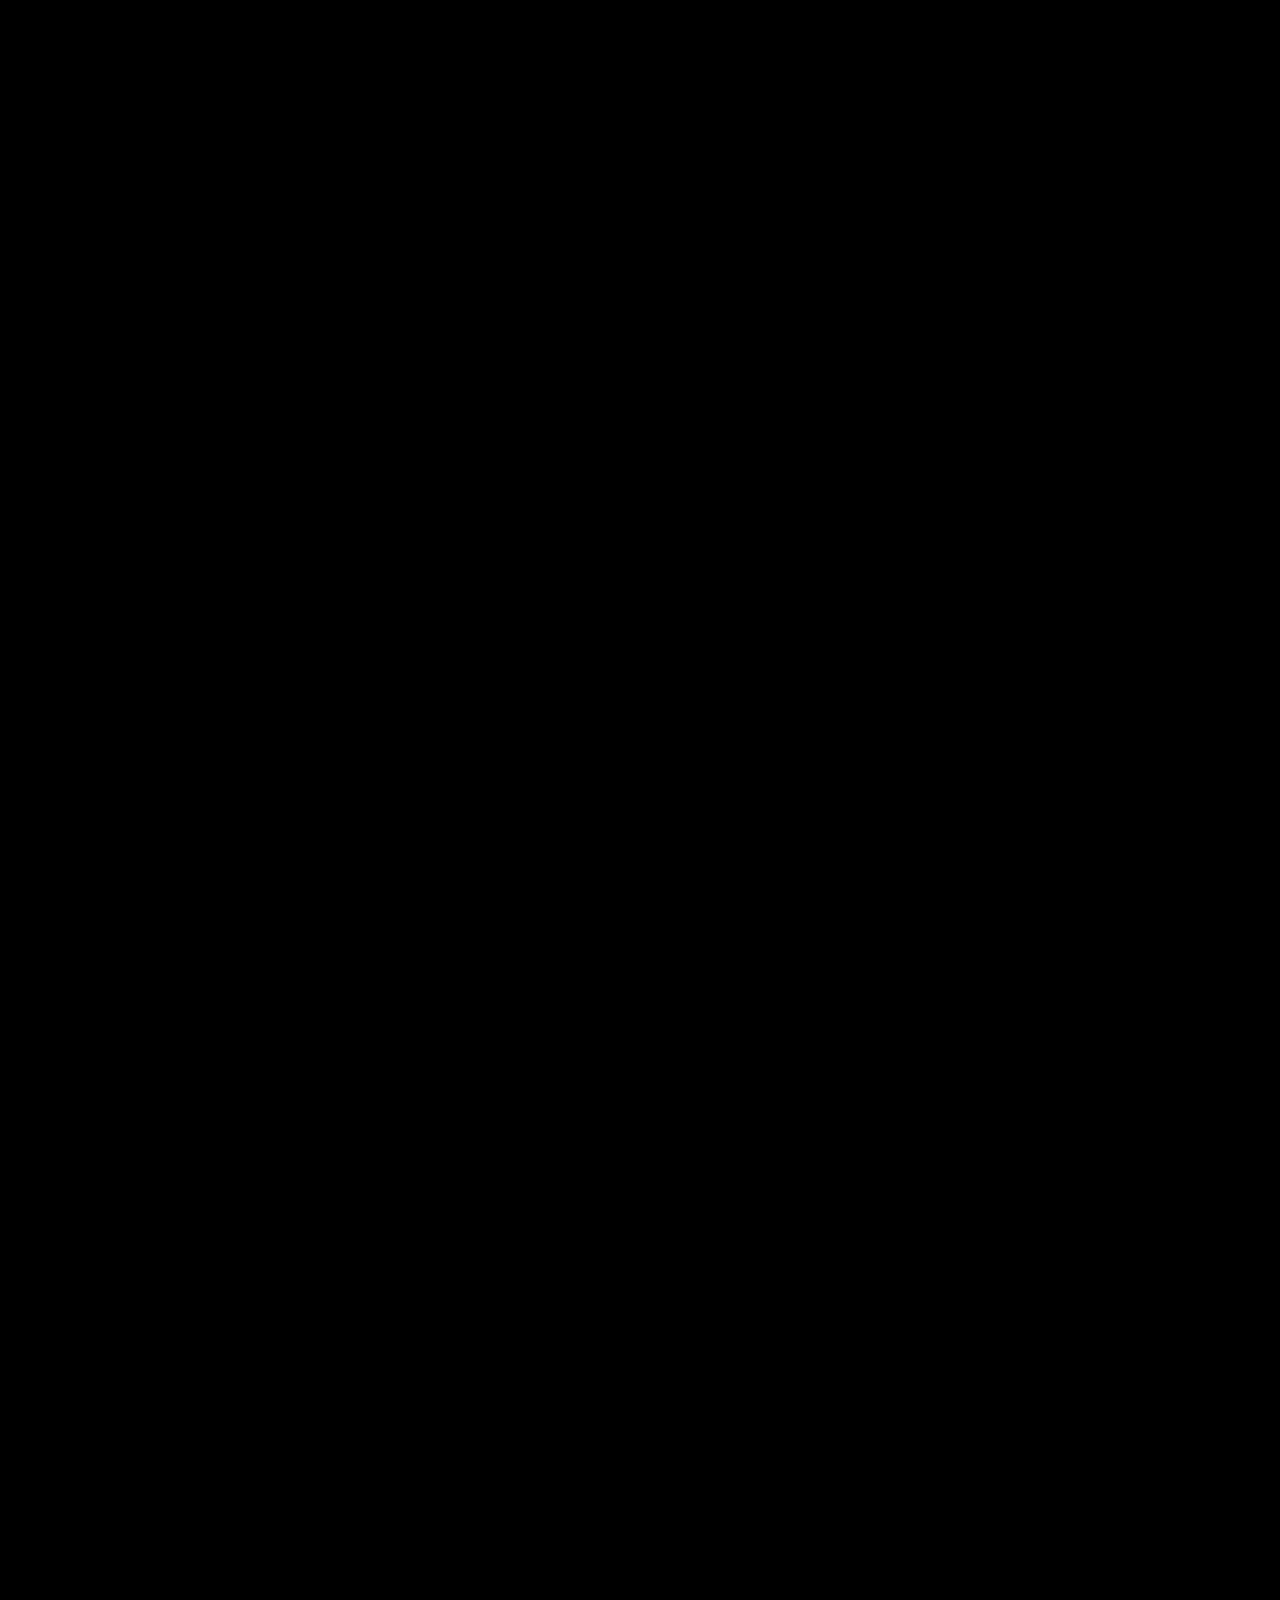
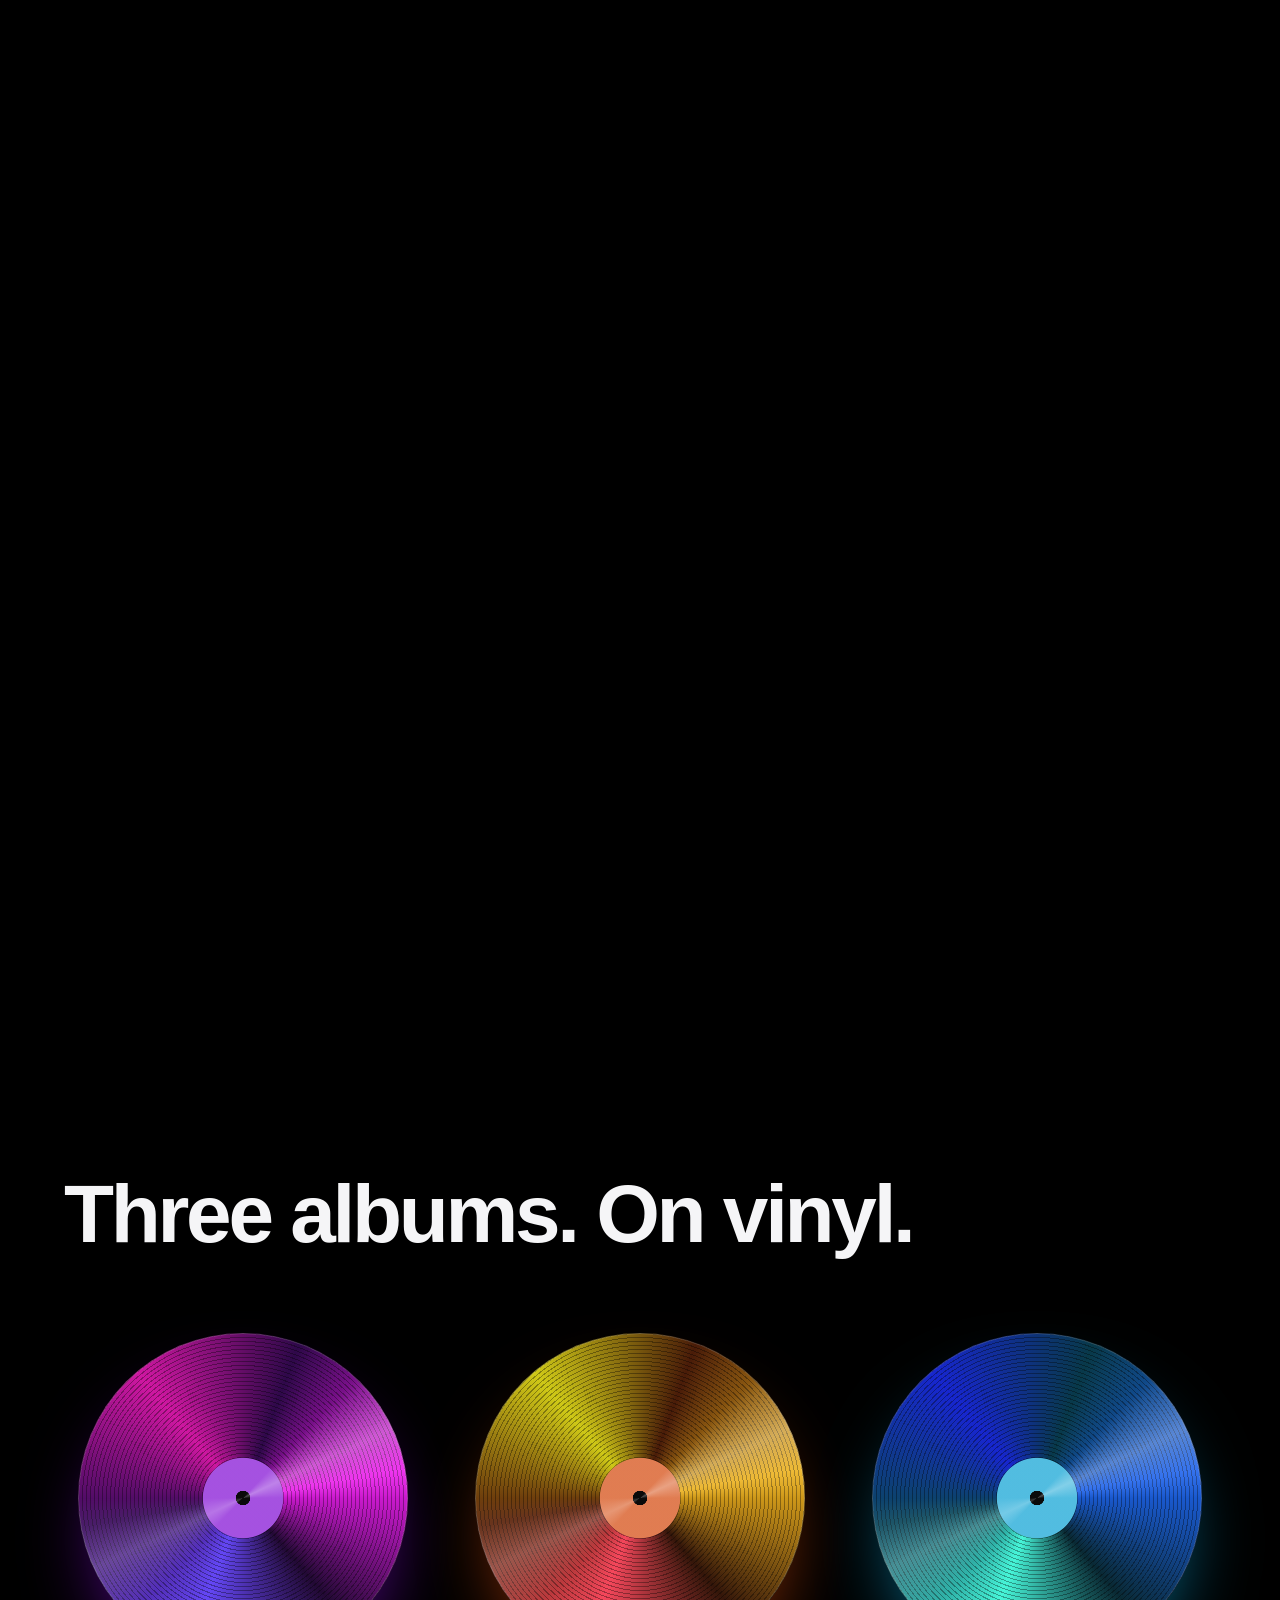
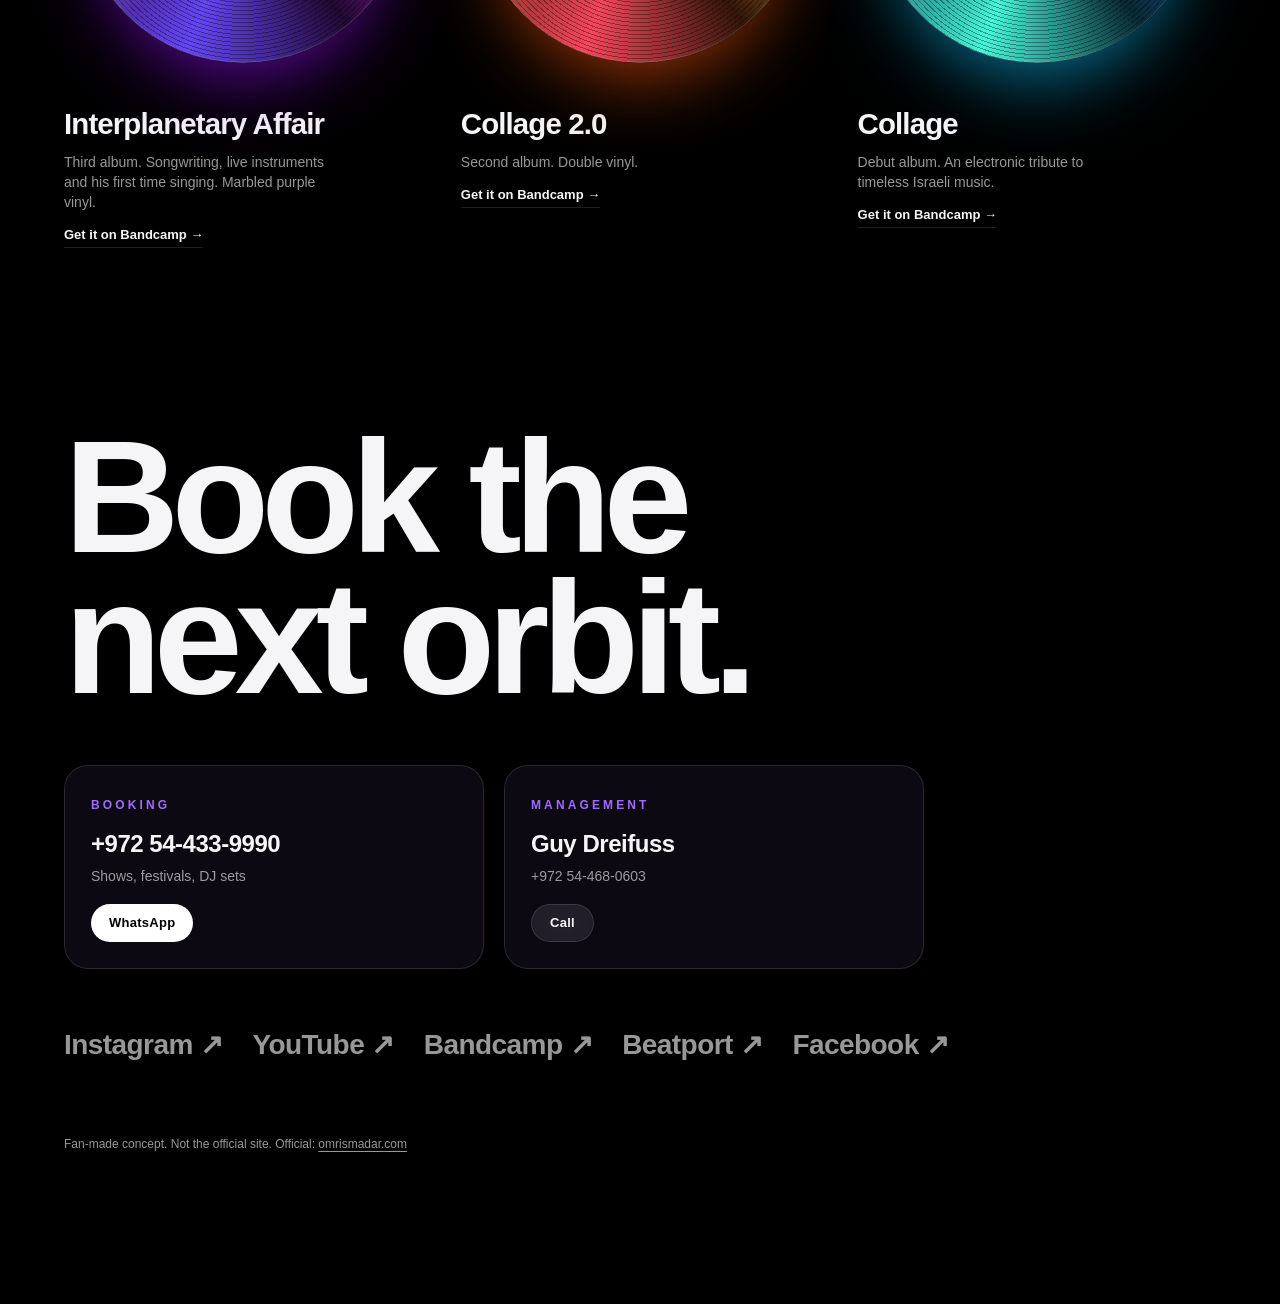
==== commit 95d70be9: "Red synth: song key and per-bar chord detection, six smart plays that follow the chords (with bends)" ====
--- a/mobile.html
+++ b/mobile.html
@@ -146,7 +146,7 @@
           <p class="td-read" id="tdRead"></p>
         </div>
         <div class="ms" id="ms" data-mod="ms">
-          <div class="ms-head"><span class="ms-brand"><b>OS-101</b> Analog Synthesizer</span><span class="ms-read" id="msRead"></span></div>
+          <div class="ms-head"><span class="ms-read" id="msRead"></span><span class="ms-brand">Analog Synthesizer <b>OS-101</b></span></div>
           <div class="ms-panel">
             <div class="ms-g"><h6>LFO</h6><div class="ms-f"><label class="fd"><input type="range" min="0" max="100" value="45" data-f="lfo" aria-label="Rate"><span>Rate</span></label></div></div>
             <div class="ms-g"><h6>VCO</h6><div class="ms-f"><label class="fd"><input type="range" min="0" max="100" value="0" data-f="vmod" aria-label="Mod"><span>Mod</span></label><label class="fd"><input type="range" min="0" max="100" value="0" data-f="port" aria-label="Glide"><span>Glide</span></label></div></div>
@@ -154,11 +154,17 @@
             <div class="ms-g"><h6>VCF</h6><div class="ms-f"><label class="fd"><input type="range" min="0" max="100" value="45" data-f="freq" aria-label="Freq"><span>Freq</span></label><label class="fd"><input type="range" min="0" max="100" value="50" data-f="res" aria-label="Res"><span>Res</span></label><label class="fd"><input type="range" min="0" max="100" value="55" data-f="env" aria-label="Env"><span>Env</span></label><label class="fd"><input type="range" min="0" max="100" value="0" data-f="fmod" aria-label="Mod"><span>Mod</span></label><label class="fd"><input type="range" min="0" max="100" value="50" data-f="kybd" aria-label="Kybd"><span>Kybd</span></label></div></div>
             <div class="ms-g"><h6>ENV</h6><div class="ms-f"><label class="fd"><input type="range" min="0" max="100" value="0" data-f="a" aria-label="A"><span>A</span></label><label class="fd"><input type="range" min="0" max="100" value="35" data-f="d" aria-label="D"><span>D</span></label><label class="fd"><input type="range" min="0" max="100" value="30" data-f="s" aria-label="S"><span>S</span></label><label class="fd"><input type="range" min="0" max="100" value="20" data-f="r" aria-label="R"><span>R</span></label></div></div>
             <div class="ms-g"><h6>VCA</h6><div class="ms-f"><label class="fd"><input type="range" min="0" max="100" value="60" data-f="vol" aria-label="Level"><span>Level</span></label></div></div>
-            <div class="ms-btns">
-              <div><button id="msHold">Hold</button><button class="arp" data-a="1">Up</button><button class="arp" data-a="2">U&amp;D</button><button class="arp" data-a="3">Down</button></div>
-              <div><button id="msLoad">Load</button><button id="msRest">Rest</button><button id="msPlay" class="play">Play</button></div>
-              <div><button class="oct" data-o="-1">L</button><button class="oct on" data-o="0">M</button><button class="oct" data-o="1">H</button></div>
-            </div>
+          </div>
+          <div class="ms-smart">
+            <span class="ms-key"><b>SMART PLAYS</b><em id="msKey">start the track to analyse it</em></span>
+            <div class="ms-plays" id="msPlays" role="group" aria-label="Ready-made plays in the song's key"></div>
+          </div>
+          <div class="ms-btns">
+            <button id="msLoad">Load</button><button id="msRest">Rest</button><button id="msPlay" class="play">Play</button>
+            <i></i>
+            <button class="arp" data-a="3">Down</button><button class="arp" data-a="2">U&amp;D</button><button class="arp" data-a="1">Up</button><button id="msHold">Hold</button>
+            <i></i>
+            <button class="oct" data-o="-1">L</button><button class="oct on" data-o="0">M</button><button class="oct" data-o="1">H</button>
           </div>
           <div class="ms-bottom">
             <div class="ms-bend"><input type="range" id="msBend" min="-100" max="100" value="0" aria-label="Pitch bender"><span>Bender</span></div>
--- a/styles.css
+++ b/styles.css
@@ -252,40 +252,73 @@
 .td-keys button.on { background: linear-gradient(#ffc04d, #ff9f0a); color: #1b1d20; }
 .td-read { margin-top: .45em; font: 600 10px/1.3 ui-monospace, "SF Mono", Menlo, monospace; letter-spacing: .04em; color: #3b3e43; text-align: center; }
 
-/* ---------- Red monosynth: fader panel, arpeggiator / sequencer buttons, 32-key keyboard ---------- */
-.ms { position: relative; border-radius: .7em; padding: .6em .8em .7em; color: #fff; filter: drop-shadow(0 1.6em 1.6em rgba(0, 0, 0, .75));
-  background: linear-gradient(175deg, #f0392e, #c81e15 55%, #9c120c); box-shadow: inset 0 1px 0 rgba(255, 255, 255, .45), inset 0 -.2em .4em rgba(0, 0, 0, .35); }
-.ms-head { display: flex; align-items: baseline; justify-content: space-between; gap: 1em; margin-bottom: .4em; }
-.ms-brand { font-size: .56em; font-weight: 600; letter-spacing: .1em; text-transform: uppercase; white-space: nowrap; }
-.ms-brand b { font-size: 1.9em; font-weight: 900; font-style: italic; letter-spacing: -.01em; margin-right: .5em; }
-.ms-read { font: 600 10px ui-monospace, "SF Mono", Menlo, monospace; letter-spacing: .04em; opacity: .85; white-space: nowrap; overflow: hidden; text-overflow: ellipsis; padding-right: 2em; }
-.ms-panel { display: flex; gap: .35em; align-items: stretch; padding: .45em .5em; border-radius: .45em; background: #17181a; box-shadow: inset 0 .15em .4em #000; flex-wrap: wrap; }
-.ms-g { display: flex; flex-direction: column; gap: .25em; padding: 0 .22em; border-right: 1px solid rgba(255, 255, 255, .1); }
-.ms-g h6 { font-size: .42em; font-weight: 800; letter-spacing: .1em; text-transform: uppercase; color: #ff6a5f; text-align: center; white-space: nowrap; }
-.ms-f { display: flex; gap: .15em; }
-.fd { display: flex; flex-direction: column; align-items: center; gap: .2em; width: 1.3em; }
-.fd span { font-size: .36em; font-weight: 700; letter-spacing: .02em; text-transform: uppercase; color: #cfd3d8; white-space: nowrap; }
-.fd input { -webkit-appearance: none; appearance: none; writing-mode: vertical-lr; direction: rtl; width: 1.3em; height: 4.6em; margin: 0; font-size: inherit; background: linear-gradient(90deg, transparent 42%, #000 42% 58%, transparent 58%); cursor: grab; touch-action: none; }
+/* ---------- Red monosynth, drawn after the real instrument: moulded red body, matte black fader panel with
+   white legends, a row of small grey buttons with LEDs, bender block and a 32-key keyboard between red cheeks ---------- */
+.ms { position: relative; border-radius: .55em .55em .8em .8em; padding: .55em .9em .75em; color: #fff; filter: drop-shadow(0 1.8em 1.6em rgba(0, 0, 0, .8));
+  background:
+    radial-gradient(120% 60% at 50% 0, rgba(255, 255, 255, .22), transparent 60%),
+    repeating-linear-gradient(115deg, rgba(255, 255, 255, .025) 0 2px, transparent 2px 5px),
+    linear-gradient(178deg, #ee3226 0, #d2231a 38%, #b8170f 72%, #8f0f09 100%);
+  box-shadow: inset 0 .08em 0 rgba(255, 255, 255, .55), inset 0 -.35em .5em rgba(0, 0, 0, .45), inset .12em 0 .2em rgba(255, 255, 255, .18), inset -.12em 0 .25em rgba(0, 0, 0, .3); }
+.ms-head { display: flex; align-items: center; justify-content: space-between; gap: 1em; margin-bottom: .35em; min-height: 1.3em; }
+.ms-brand { font-size: .5em; font-weight: 500; letter-spacing: .14em; text-transform: uppercase; white-space: nowrap; margin-right: 2.4em; opacity: .95; }
+.ms-brand b { font-size: 2.3em; font-weight: 800; letter-spacing: .01em; margin-left: .45em; vertical-align: -.08em; text-shadow: 0 .05em .1em rgba(0, 0, 0, .4); }
+.ms-read { font: 600 10px ui-monospace, "SF Mono", Menlo, monospace; letter-spacing: .04em; opacity: .9; white-space: nowrap; overflow: hidden; text-overflow: ellipsis; }
+/* fader panel */
+.ms-panel { display: grid; grid-template-columns: 1fr 2fr 4fr 5fr 4fr 1fr; gap: 0; padding: .35em .3em .4em; border-radius: .25em;
+  background: linear-gradient(#232426, #161718); box-shadow: inset 0 .12em .3em #000, 0 .08em 0 rgba(255, 255, 255, .28), 0 0 0 .08em rgba(0, 0, 0, .45); }
+.ms-g { display: flex; flex-direction: column; gap: .3em; padding: 0 .3em; border-right: .07em solid rgba(255, 255, 255, .55); }
+.ms-g:last-of-type { border-right: 0; }
+.ms-g h6 { margin: 0 -.3em; padding: .22em 0 .2em; font-size: .4em; font-weight: 700; letter-spacing: .12em; text-transform: uppercase; color: #fff; text-align: center; white-space: nowrap; border-bottom: .18em solid rgba(255, 255, 255, .55); overflow: hidden; }
+.ms-f { display: flex; }
+.fd { flex: 1; min-width: 0; display: flex; flex-direction: column; align-items: center; gap: .2em; }
+.fd span { font-size: .34em; font-weight: 700; letter-spacing: .02em; text-transform: uppercase; color: #f1f1f1; white-space: nowrap; }
+.fd input { -webkit-appearance: none; appearance: none; writing-mode: vertical-lr; direction: rtl; width: 100%; max-width: 1.9em; height: 5.6em; margin: 0; font-size: inherit; cursor: grab; touch-action: none;
+  background:
+    linear-gradient(90deg, transparent calc(50% - .11em), #000 calc(50% - .11em) calc(50% + .11em), transparent calc(50% + .11em)),
+    repeating-linear-gradient(180deg, rgba(255, 255, 255, .7) 0 .05em, transparent .05em .5em) 12% .32em / 18% calc(100% - .64em) no-repeat,
+    repeating-linear-gradient(180deg, rgba(255, 255, 255, .7) 0 .05em, transparent .05em .5em) 88% .32em / 18% calc(100% - .64em) no-repeat; }
 .fd input::-webkit-slider-runnable-track { background: none; }
-.fd input::-webkit-slider-thumb { -webkit-appearance: none; width: 1.2em; height: .62em; border-radius: .12em; background: linear-gradient(#f5f5f5, #b9bdc4 45%, #d9261c 46% 56%, #b9bdc4 57%, #8d9299); box-shadow: 0 .12em .25em rgba(0, 0, 0, .7); }
+.fd input::-webkit-slider-thumb { -webkit-appearance: none; width: 1.25em; height: .78em; border-radius: .1em;
+  background: linear-gradient(#fdfdfd, #c9ccd1 30%, #8b9097 46%, #f4f4f4 47% 53%, #7d8289 54%, #b3b7bd 75%, #e2e4e7); box-shadow: 0 .2em .3em rgba(0, 0, 0, .8), 0 0 0 .04em #2a2b2d; }
 .fd input::-moz-range-track { background: none; }
-.fd input::-moz-range-thumb { width: 1.2em; height: .62em; border: 0; border-radius: .12em; background: linear-gradient(#f5f5f5, #b9bdc4 45%, #d9261c 46% 56%, #b9bdc4 57%, #8d9299); }
-.ms-btns { flex: 1; min-width: 6.4em; display: flex; flex-direction: column; justify-content: space-between; gap: .25em; padding-left: .2em; }
-.ms-btns div { display: flex; gap: .2em; }
-.ms-btns button { flex: 1; height: 2.9em; padding: 0 .2em; border-radius: .35em; font-size: .46em; font-weight: 800; letter-spacing: .03em; text-transform: uppercase; color: #1b1d20; background: linear-gradient(#f4f5f7, #b4b9c0); box-shadow: 0 .25em 0 #5d6269; }
-.ms-btns button:active { transform: translateY(.15em); }
-.ms-btns button.on { background: linear-gradient(#ffc04d, #ff9f0a); box-shadow: 0 .25em 0 #9a5c00, 0 0 1em rgba(255, 159, 10, .7); }
-.ms-btns .play.on { background: linear-gradient(#7dff9c, #30d158); box-shadow: 0 .25em 0 #14762c, 0 0 1em rgba(48, 209, 88, .8); }
-.ms-bottom { display: flex; gap: .6em; margin-top: .55em; align-items: stretch; }
-.ms-bend { width: 3.6em; flex: none; display: flex; flex-direction: column; justify-content: center; align-items: center; gap: .3em; border-radius: .4em; background: #17181a; padding: .3em; }
-.ms-bend span { font-size: .38em; font-weight: 700; letter-spacing: .08em; text-transform: uppercase; color: #cfd3d8; }
-.ms-bend input { -webkit-appearance: none; appearance: none; width: 100%; height: 1.4em; margin: 0; font-size: inherit; background: linear-gradient(transparent 40%, #000 40% 60%, transparent 60%); cursor: grab; touch-action: none; }
-.ms-bend input::-webkit-slider-thumb { -webkit-appearance: none; width: .7em; height: 1.4em; border-radius: .15em; background: linear-gradient(90deg, #8d9299, #f5f5f5, #8d9299); box-shadow: 0 .12em .25em rgba(0, 0, 0, .7); }
-.ms-bend input::-moz-range-thumb { width: .7em; height: 1.4em; border: 0; border-radius: .15em; background: linear-gradient(90deg, #8d9299, #f5f5f5, #8d9299); }
-.ms-keys { position: relative; flex: 1; height: 5.2em; display: flex; gap: .08em; touch-action: none; border-radius: .2em; background: #0b0b0c; padding: .1em .1em 0; }
-.ms-keys .w { flex: 1; border-radius: 0 0 .22em .22em; background: linear-gradient(#f2f2f2, #fff 12%, #e4e6e9); box-shadow: inset 0 -.25em .3em rgba(0, 0, 0, .18); }
-.ms-keys .b { position: absolute; top: .1em; width: 3.1%; height: 60%; translate: -50% 0; border-radius: 0 0 .18em .18em; background: linear-gradient(#3a3d42, #0c0d0e); box-shadow: 0 .2em .3em rgba(0, 0, 0, .6); z-index: 1; }
-.ms-keys .on.w { background: linear-gradient(#ffd9a0, #ffae1a); } .ms-keys .on.b { background: linear-gradient(#ffae1a, #c26d00); }
+.fd input::-moz-range-thumb { width: 1.25em; height: .78em; border: 0; border-radius: .1em; background: linear-gradient(#fdfdfd, #c9ccd1 30%, #8b9097 46%, #f4f4f4 47% 53%, #7d8289 54%, #b3b7bd 75%, #e2e4e7); box-shadow: 0 .2em .3em rgba(0, 0, 0, .8); }
+/* smart plays: a dark inset strip */
+.ms-smart { display: flex; align-items: center; gap: .6em; margin-top: .45em; padding: .35em .45em; border-radius: .3em; background: rgba(0, 0, 0, .38); box-shadow: inset 0 .1em .25em rgba(0, 0, 0, .6), 0 .06em 0 rgba(255, 255, 255, .2); }
+.ms-key { flex: none; width: 11.5em; line-height: 1.2; }
+.ms-key b { display: block; font-size: .44em; font-weight: 800; letter-spacing: .16em; }
+.ms-key em { display: block; font: 600 .56em ui-monospace, "SF Mono", Menlo, monospace; font-style: normal; color: #ffe2a8; white-space: nowrap; overflow: hidden; text-overflow: ellipsis; }
+.ms-plays { flex: 1; display: grid; grid-template-columns: repeat(6, 1fr); gap: .25em; }
+.ms-plays button { height: 2.7em; padding: 0 .2em; border-radius: .3em; font-size: .46em; font-weight: 800; letter-spacing: .02em; text-transform: uppercase; line-height: 1.1; color: #fff; background: linear-gradient(#45484d, #1b1c1e); box-shadow: 0 .22em 0 #000, inset 0 1px 0 rgba(255, 255, 255, .2); }
+.ms-plays button.on { color: #10210f; background: linear-gradient(#8dffab, #30d158); box-shadow: 0 .22em 0 #14762c, 0 0 1.2em rgba(48, 209, 88, .85); }
+/* small grey buttons with an LED above each, printed legends below */
+.ms-btns { display: flex; align-items: flex-end; gap: .35em; margin: .9em 0 0 4.2em; padding-bottom: .9em; }
+.ms-btns > i { width: .5em; flex: none; }
+.ms-btns button { position: relative; flex: 1; max-width: 3em; height: 1.05em; padding: 0; border-radius: .12em; font-size: 1em; color: transparent;
+  background: linear-gradient(#f6f7f8, #c6c9ce 55%, #9da2a9); box-shadow: 0 .16em 0 #5c6067, 0 .28em .3em rgba(0, 0, 0, .5), inset 0 .05em 0 #fff; transition: transform .06s; }
+.ms-btns button::before { content: ""; position: absolute; left: 50%; top: -.62em; width: .3em; height: .3em; margin-left: -.15em; border-radius: 50%; background: #5a120d; box-shadow: inset 0 .04em .06em rgba(0, 0, 0, .6), 0 .03em 0 rgba(255, 255, 255, .25); }
+.ms-btns button::after { content: attr(data-l); position: absolute; left: 50%; top: 1.45em; translate: -50% 0; font-size: .36em; font-weight: 700; letter-spacing: .06em; text-transform: uppercase; color: #fff; white-space: nowrap; }
+.ms-btns button:active { transform: translateY(.1em); box-shadow: 0 .06em 0 #5c6067, inset 0 .05em 0 #fff; }
+.ms-btns button.on::before { background: #ffd9d4; box-shadow: 0 0 .5em .12em #ff5a4a, 0 0 .9em .2em rgba(255, 90, 74, .7); }
+.ms-btns .play.on::before { background: #d9ffe2; box-shadow: 0 0 .5em .12em #30d158, 0 0 .9em .2em rgba(48, 209, 88, .7); }
+/* bender block and keyboard */
+.ms-bottom { display: flex; gap: .5em; margin-top: .15em; align-items: stretch; }
+.ms-bend { width: 3.7em; flex: none; display: flex; flex-direction: column; justify-content: flex-end; align-items: center; gap: .35em; padding: .4em .35em .45em; border-radius: .25em; background: linear-gradient(#232426, #161718); box-shadow: inset 0 .12em .3em #000, 0 .08em 0 rgba(255, 255, 255, .25); }
+.ms-bend span { font-size: .36em; font-weight: 700; letter-spacing: .1em; text-transform: uppercase; color: #f1f1f1; }
+.ms-bend input { -webkit-appearance: none; appearance: none; width: 100%; height: 2.2em; margin: 0; font-size: inherit; cursor: grab; touch-action: none; border-radius: .2em;
+  background: linear-gradient(transparent 38%, #000 38% 62%, transparent 62%), radial-gradient(circle at 50% 50%, #2e3033, #1b1c1e); }
+.ms-bend input::-webkit-slider-thumb { -webkit-appearance: none; width: .75em; height: 2.2em; border-radius: .14em; background: linear-gradient(90deg, #6f747b, #f7f7f7 45%, #c9ccd1 60%, #6f747b); box-shadow: 0 .18em .3em rgba(0, 0, 0, .8); }
+.ms-bend input::-moz-range-thumb { width: .75em; height: 2.2em; border: 0; border-radius: .14em; background: linear-gradient(90deg, #6f747b, #f7f7f7 45%, #c9ccd1 60%, #6f747b); }
+.ms-keys { position: relative; flex: 1; height: 7em; display: flex; gap: .07em; touch-action: none; padding: .32em .12em 0; border-radius: .12em .12em .2em .2em;
+  background: linear-gradient(#5a0c08 0 .3em, #0c0c0d .3em); box-shadow: inset 0 0 0 .06em #000, 0 .3em .4em rgba(0, 0, 0, .45); }
+.ms-keys .w { flex: 1; padding: 0; border-radius: 0 0 .2em .2em; transform-origin: 50% 0;
+  background: linear-gradient(90deg, rgba(0, 0, 0, .13), transparent 12% 88%, rgba(0, 0, 0, .16)), linear-gradient(#e9e7e1, #fbfaf6 10%, #f6f4ee 82%, #d7d4cc 92%, #f3f1ea);
+  box-shadow: inset 0 -.12em 0 #bdb9af, 0 .12em .12em rgba(0, 0, 0, .5); transition: transform .05s, filter .05s; }
+.ms-keys .b { position: absolute; top: .32em; width: 3.05%; height: 61%; padding: 0; translate: -50% 0; z-index: 1; border-radius: 0 0 .16em .16em; transform-origin: 50% 0;
+  background: linear-gradient(90deg, #000, transparent 18% 82%, #000), linear-gradient(#2c2e31, #1a1b1d 78%, #45484d 86%, #0a0a0b 92%);
+  box-shadow: .1em .25em .3em rgba(0, 0, 0, .65), inset 0 .06em 0 rgba(255, 255, 255, .22); transition: transform .05s, filter .05s; }
+.ms-keys .on.w { transform: perspective(20em) rotateX(-5deg); filter: brightness(.86) sepia(.35) saturate(2.2); }
+.ms-keys .on.b { transform: perspective(20em) rotateX(-6deg); filter: brightness(1.5) sepia(.6) saturate(3); }
 
 /* ---------- Rack: add and remove gear ---------- */
 .tp { position: relative; }
@@ -632,7 +665,8 @@
   .mx-lcd { width: 5.4em; } .mx-knobs { gap: .45em; }
   .mx-vol { flex: 1; min-width: 3em; }
   .td-ctl { flex-wrap: wrap; } .td-keys { order: 3; flex-basis: 100%; }
-  .ms-g { padding: 0 .15em; } .fd { width: 1.4em; } .ms-btns { flex-basis: 100%; flex-direction: row; } .ms-btns div { flex: 1; } .ms-bend { width: 2.8em; }
+  .ms-smart { flex-direction: column; align-items: stretch; } .ms-key { width: auto; } .ms-plays { grid-template-columns: repeat(3, 1fr); }
+  .ms-g { padding: 0 .12em; } .ms-btns { margin-left: 0; gap: .22em; } .ms-bend { width: 2.6em; } .ms-keys { height: 6em; }
   .td-k { width: 4em; } .td-k.s { width: 2.9em; } .td-row.mo { padding-left: 2em; }
   .td-k.s label { font-size: .34em; letter-spacing: 0; }
   .agent { top: auto; left: 0; right: 0; bottom: 0; width: 100%; height: min(86vh, 86dvh); border-radius: 28px 28px 0 0; transform: translateY(105%); padding-bottom: env(safe-area-inset-bottom); }
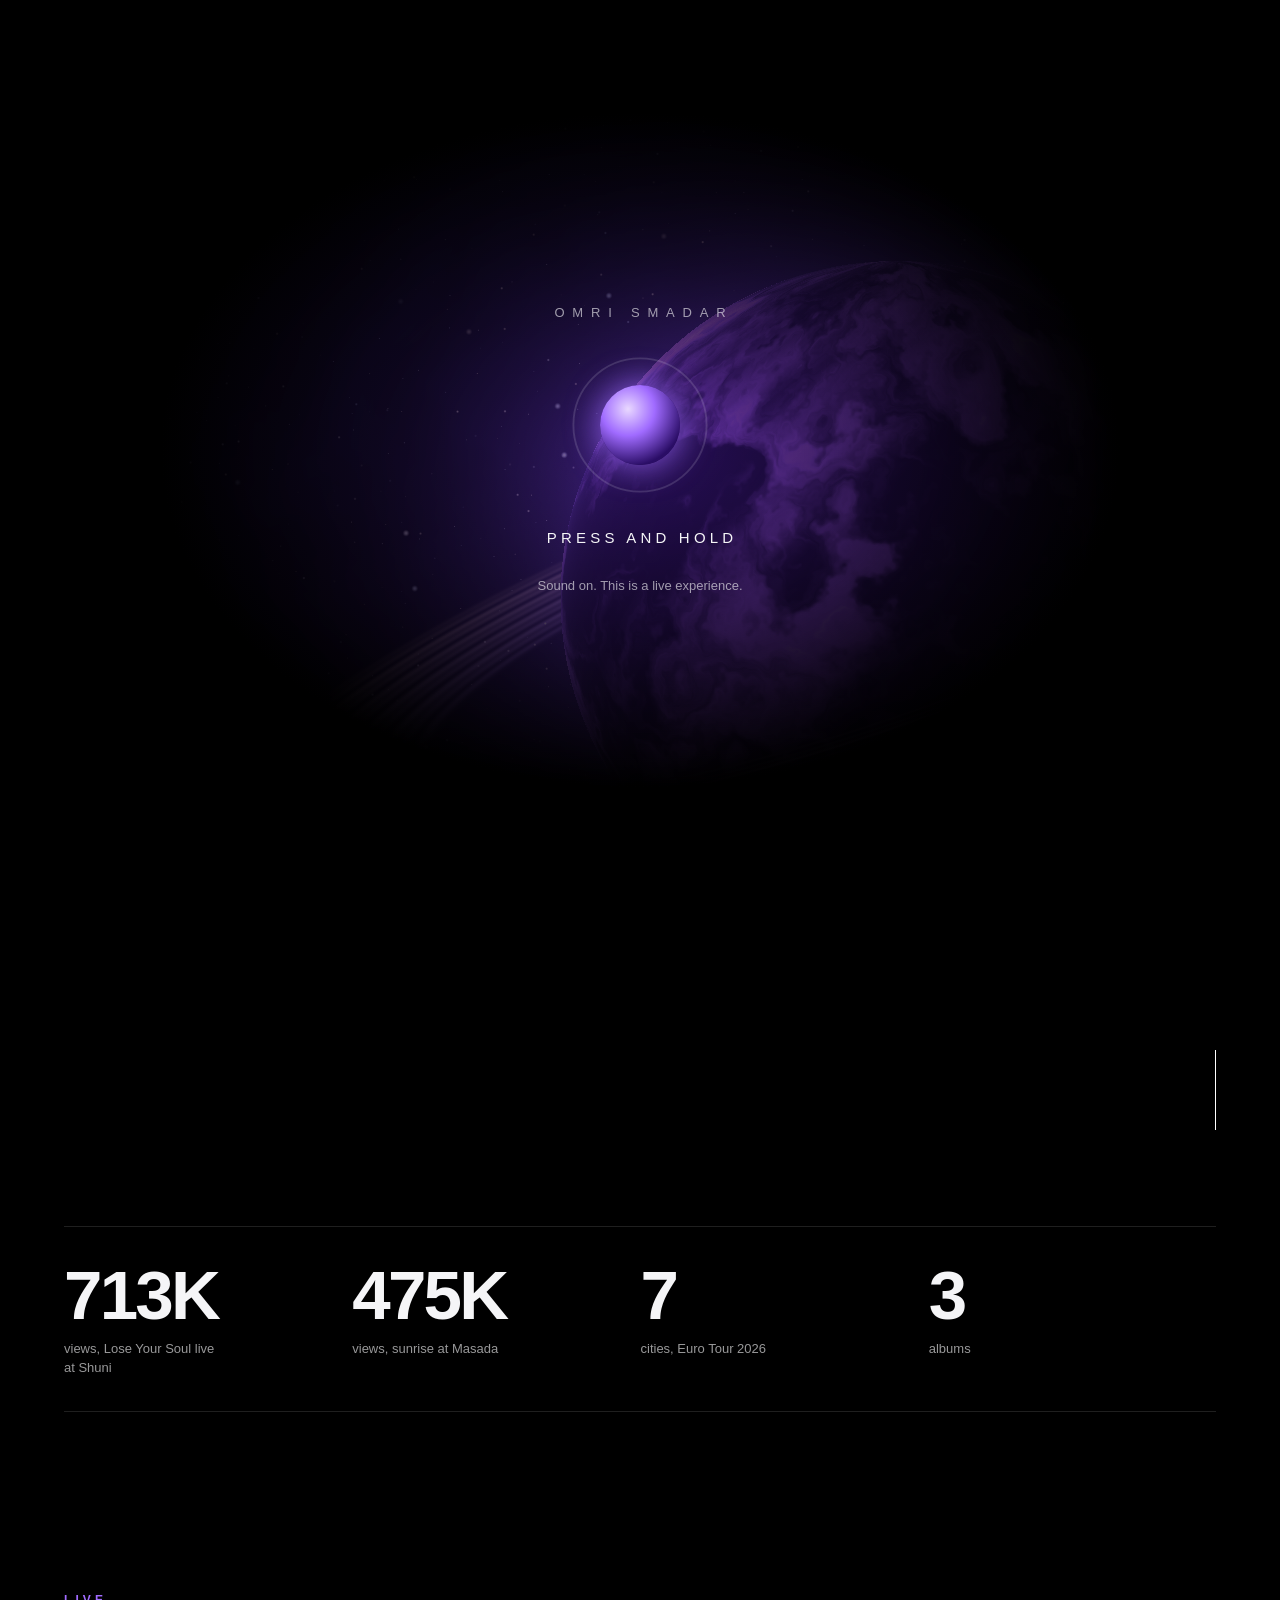
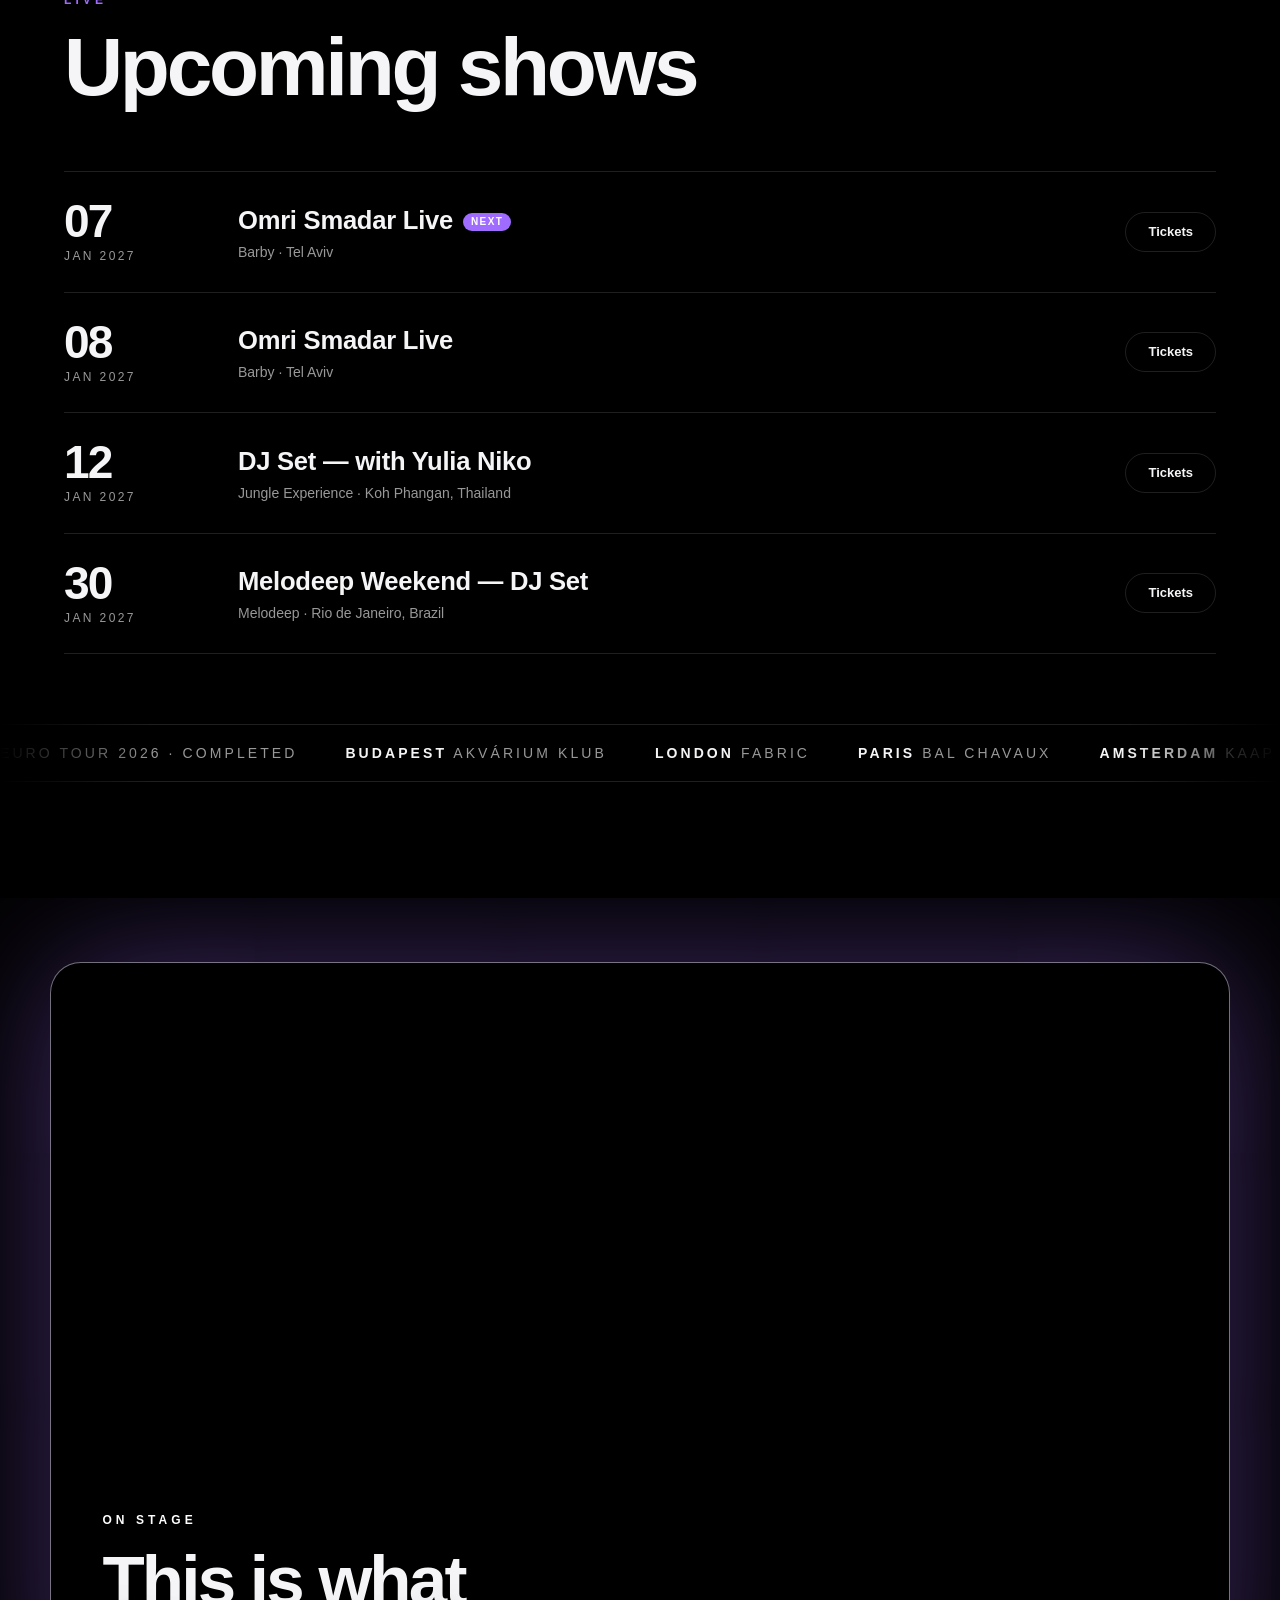
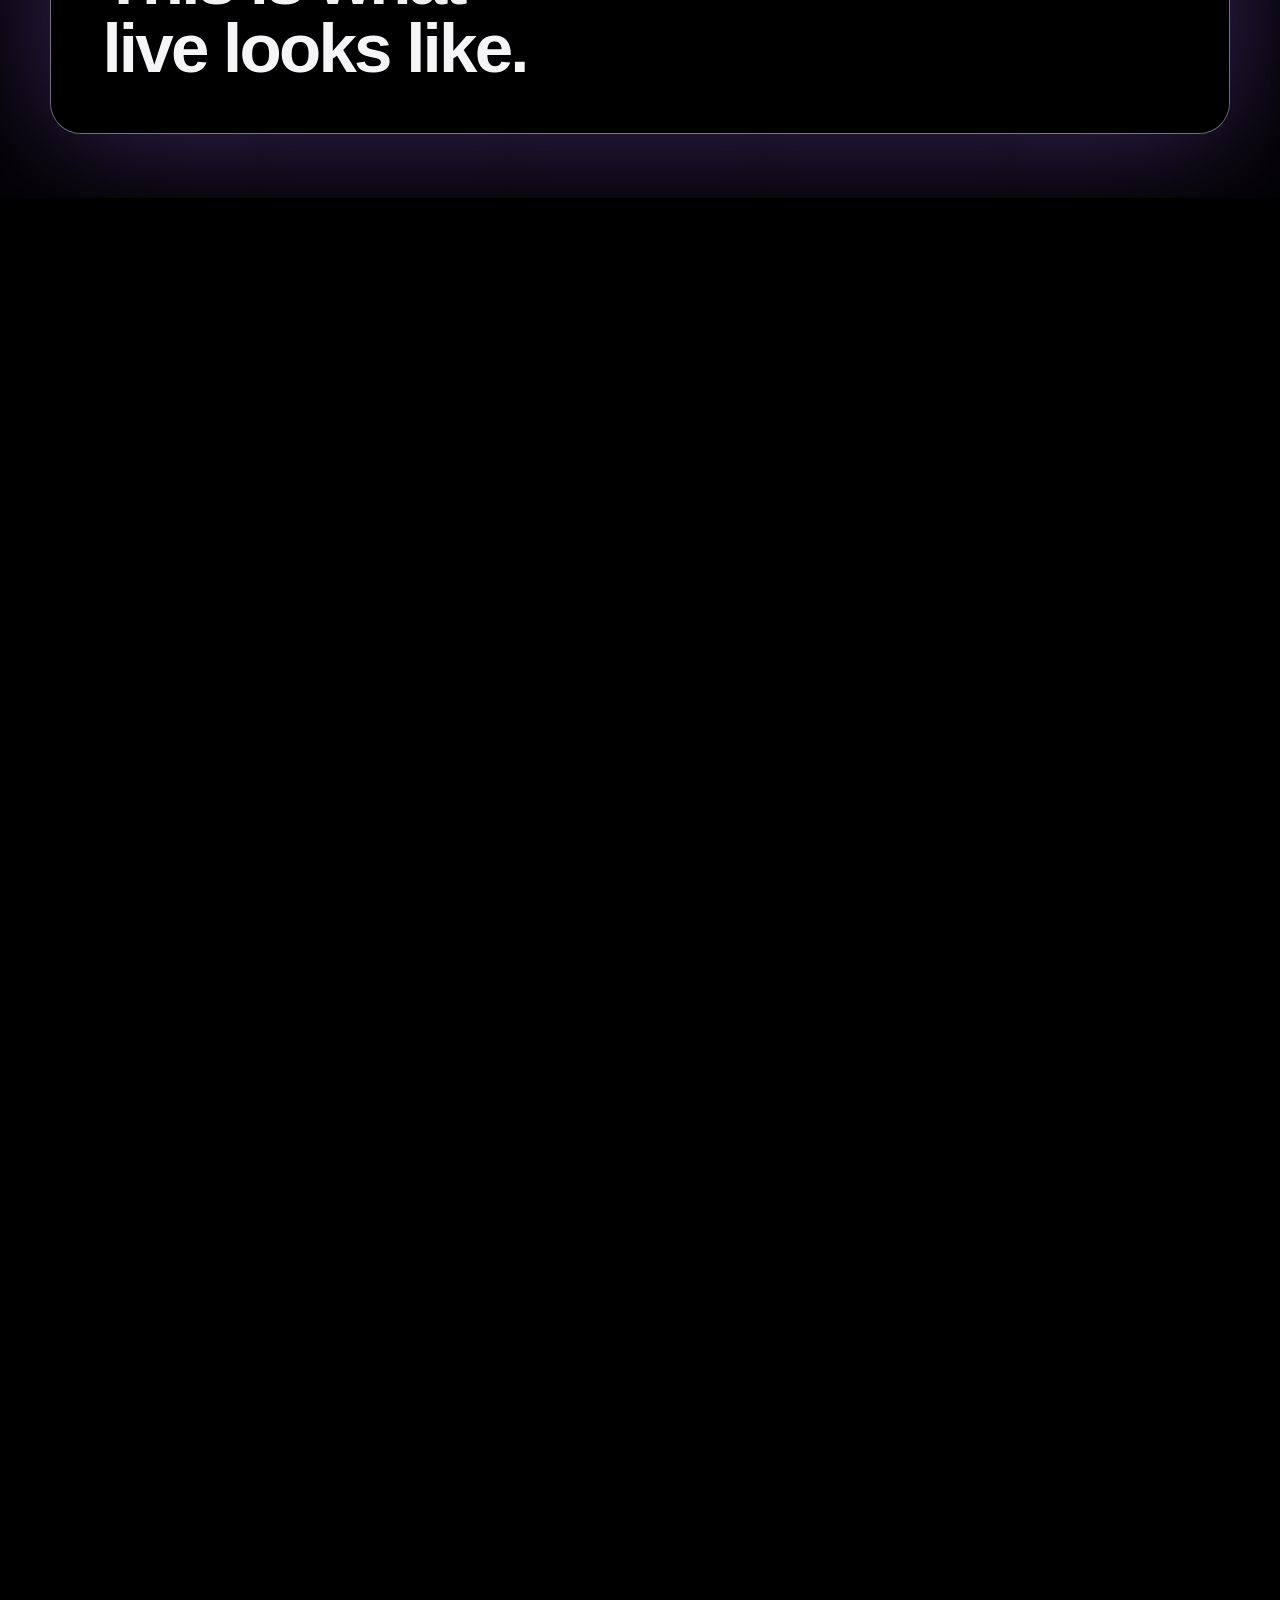
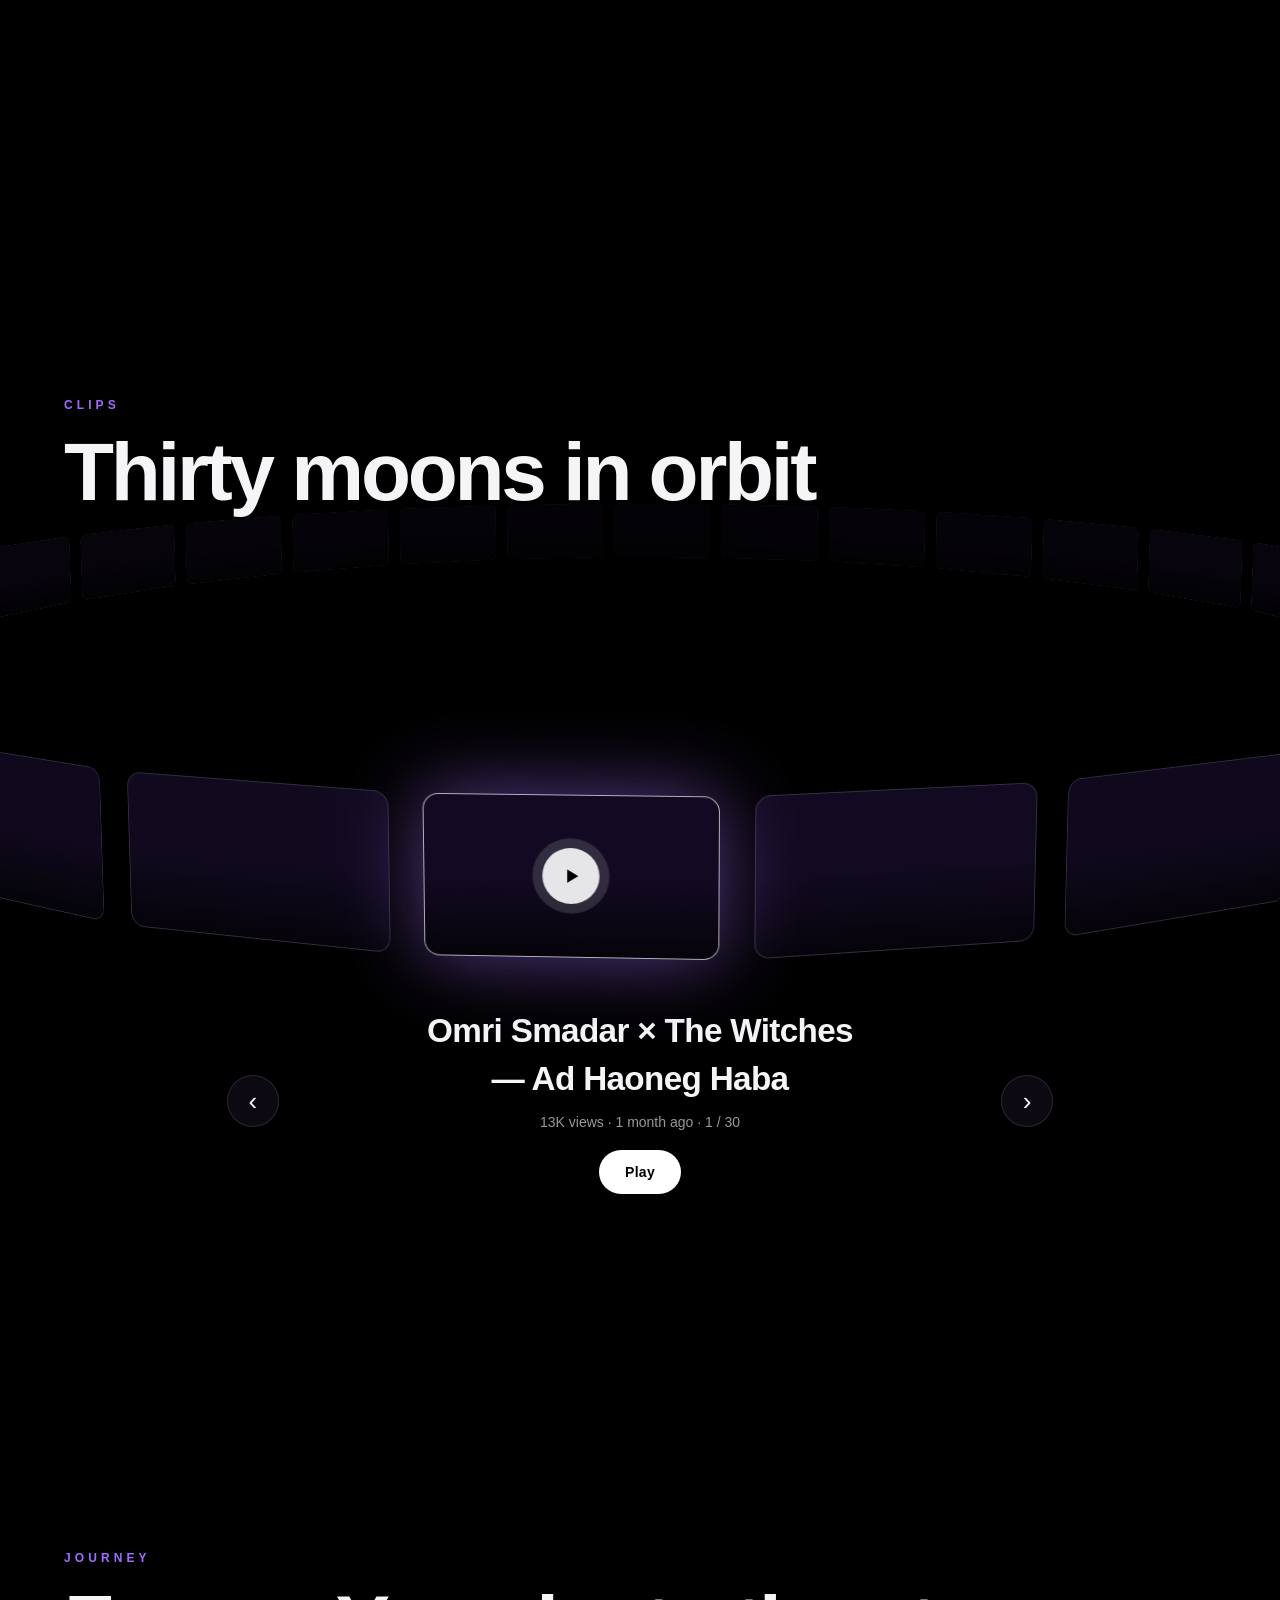
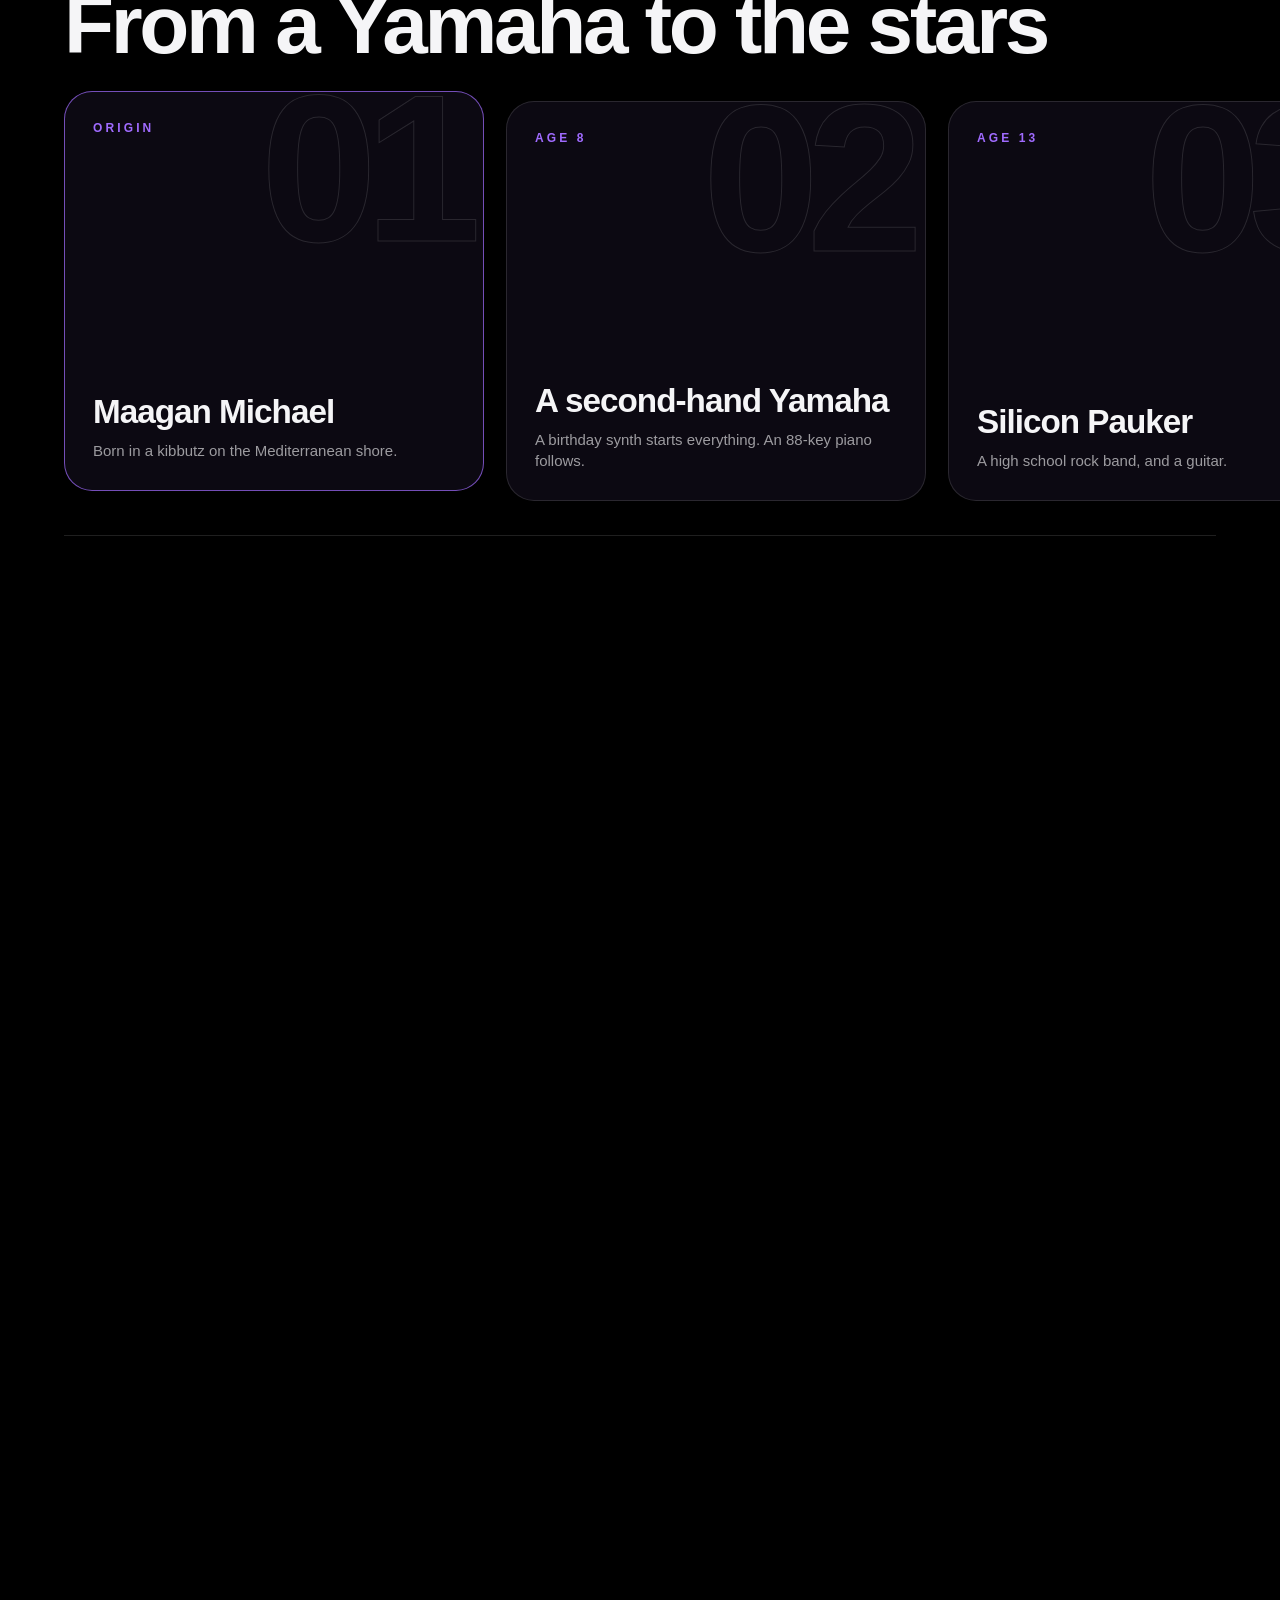
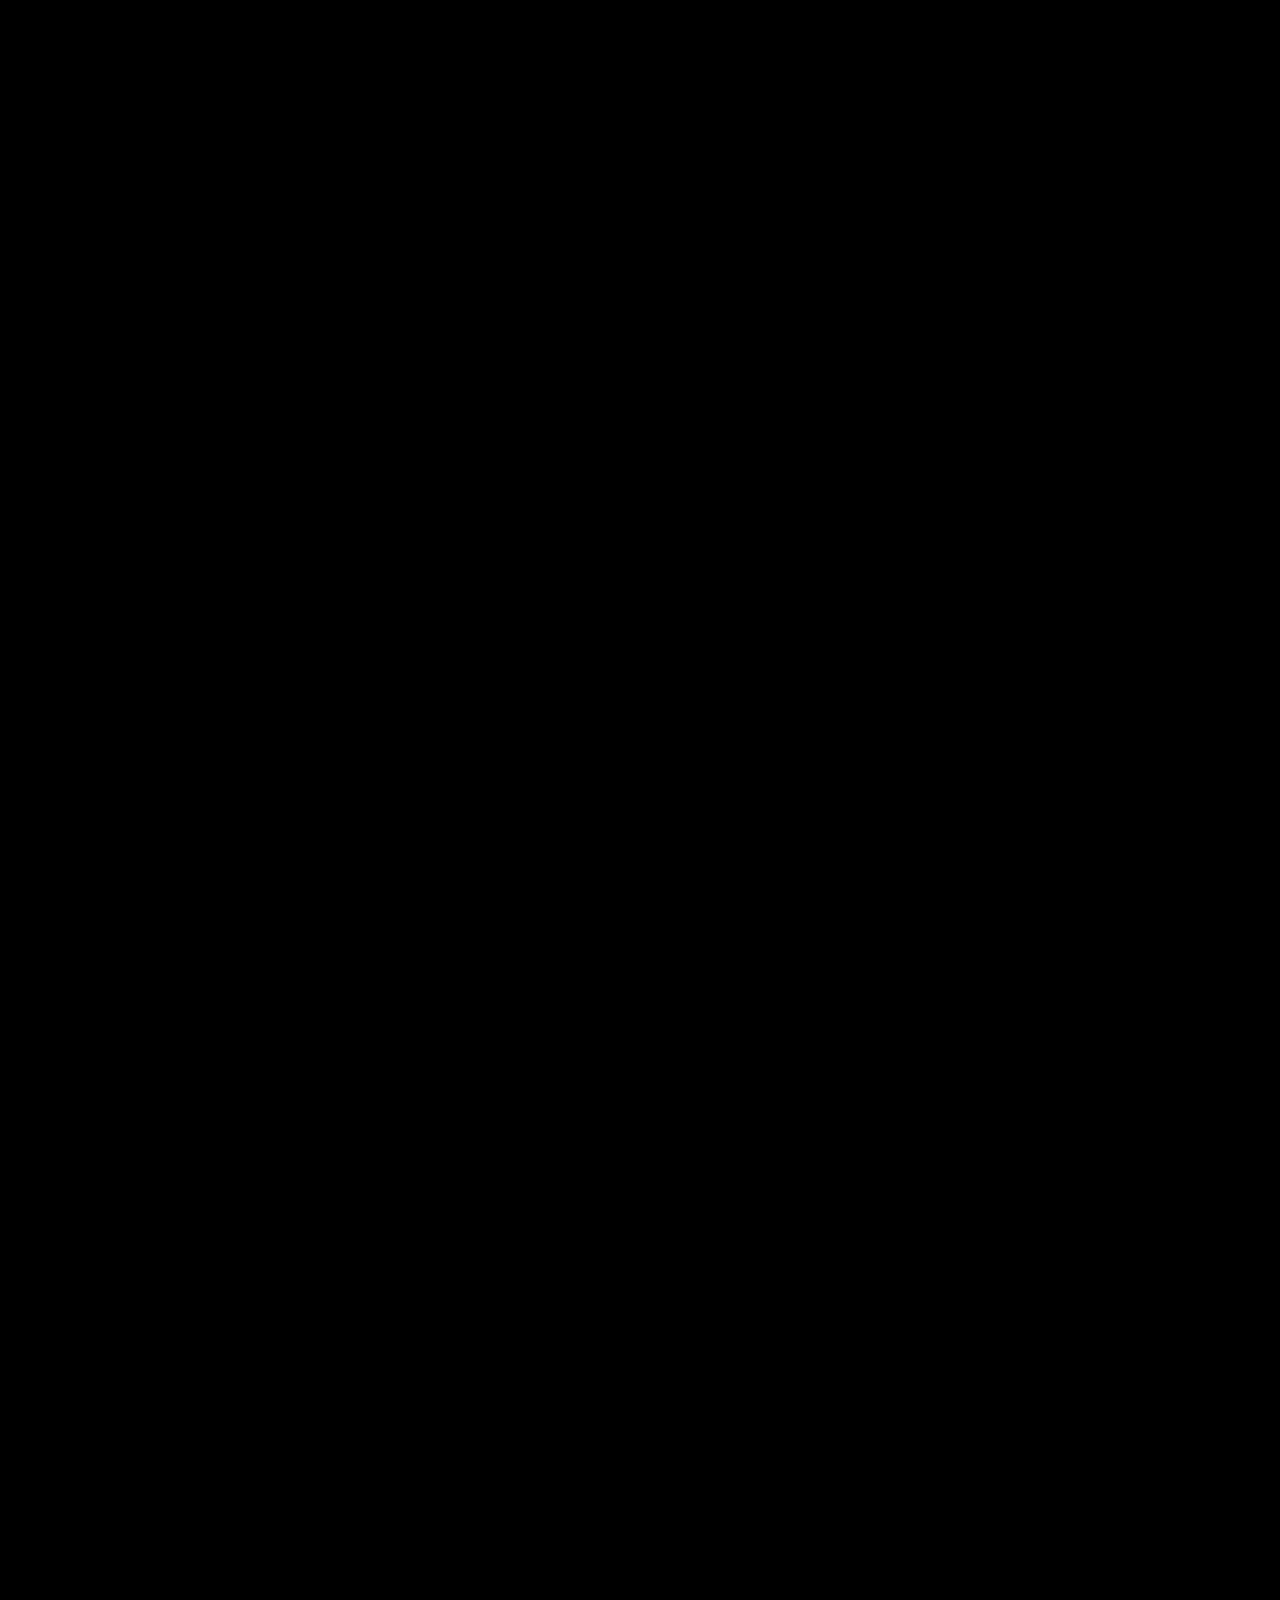
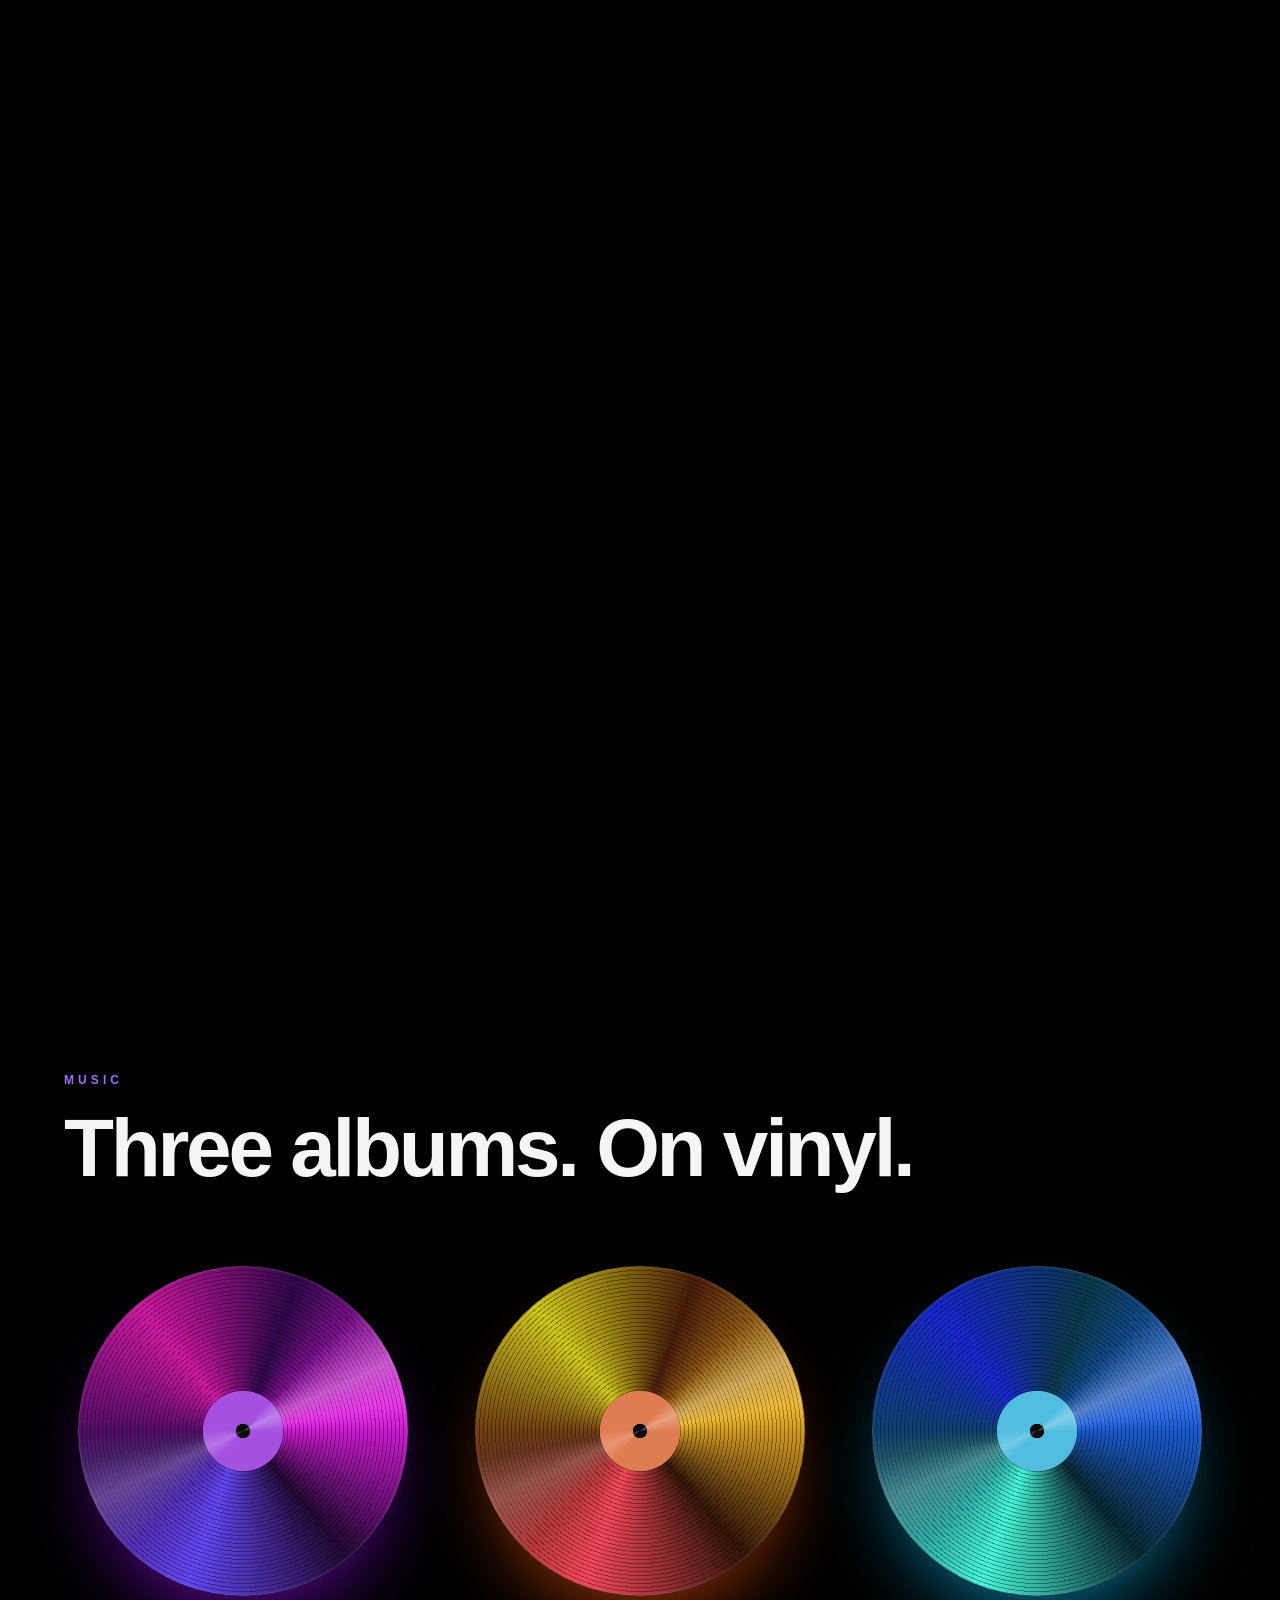
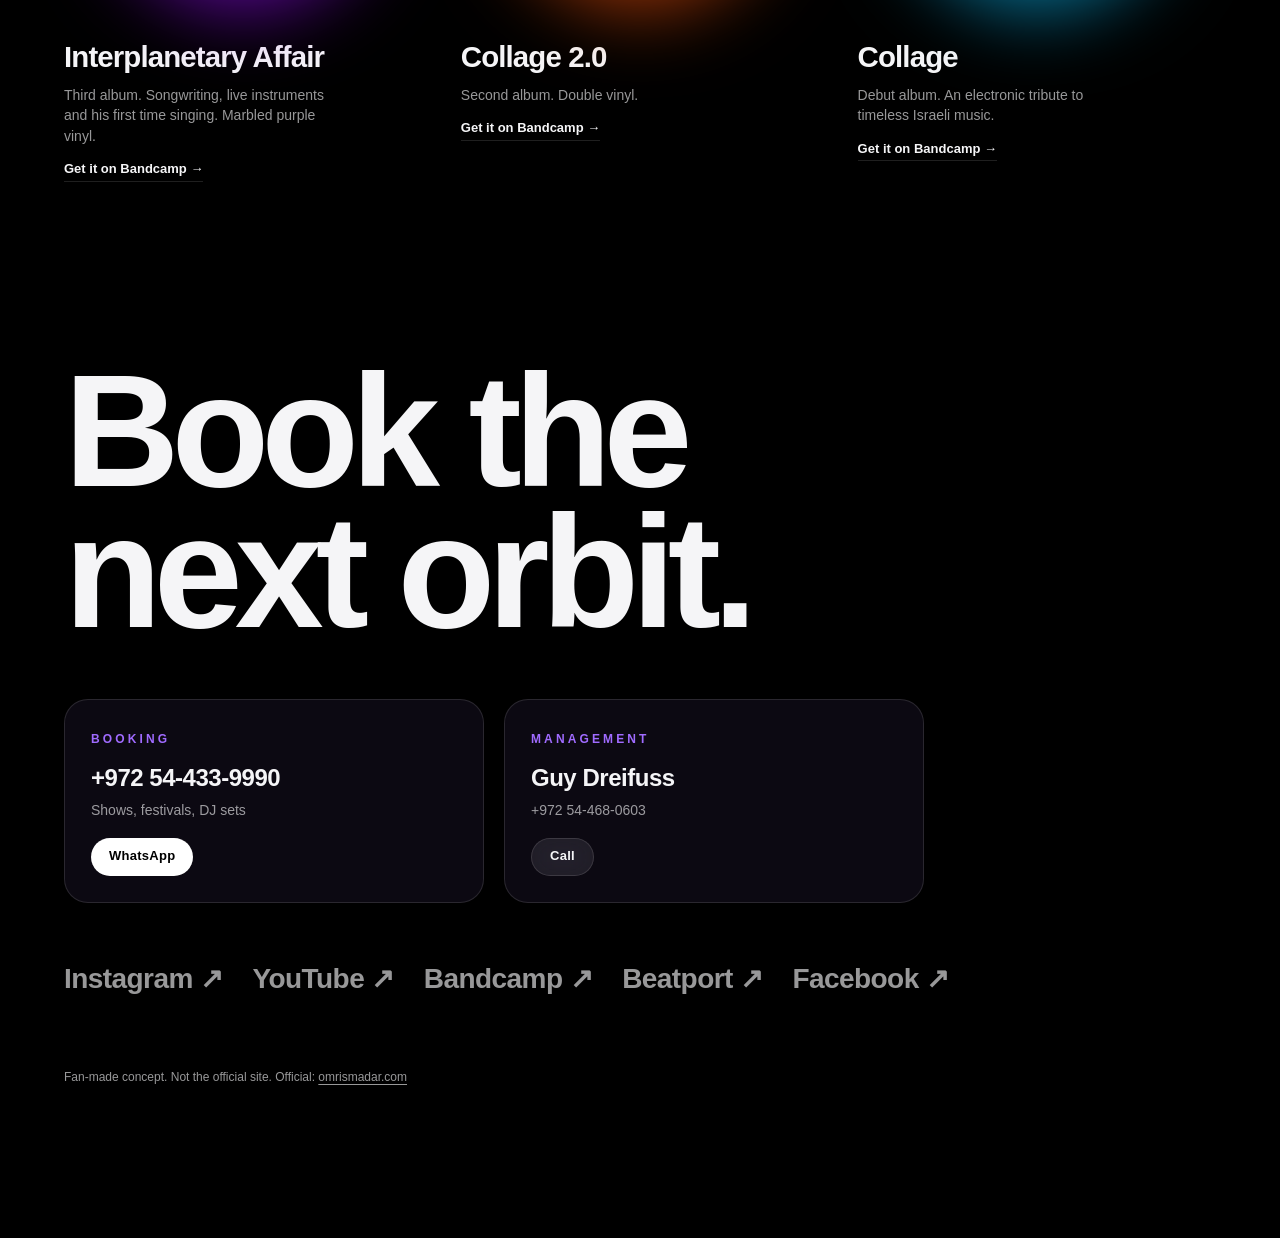
==== commit 564198c4: "Red synth above the bass line; delay pedal starts bypassed Co-Authored-By: Claude Fable 5.2 <noreply" ====
--- a/mobile.html
+++ b/mobile.html
@@ -119,32 +119,6 @@
         </div>
         </div>
         <p class="rig-note" id="pdRead"></p>
-        <div class="td" id="td" data-mod="td">
-          <div class="td-head">
-            <span class="td-brand"><b>OS-3-MO</b> Analog Bass Line Synthesizer</span>
-            <span class="td-wave" role="group" aria-label="Waveform"><button id="tdSaw" class="on" aria-label="Sawtooth">◿</button><button id="tdSqr" aria-label="Square">⊓</button></span>
-          </div>
-          <div class="td-row big">
-            <div class="td-k"><div class="knob sk" data-s="tune" role="slider" tabindex="0" aria-label="Tuning" aria-valuemin="0" aria-valuemax="100"><i></i></div><label>Tuning</label></div><div class="td-k"><div class="knob sk" data-s="cutoff" role="slider" tabindex="0" aria-label="Cutoff" aria-valuemin="0" aria-valuemax="100"><i></i></div><label>Cutoff</label></div><div class="td-k"><div class="knob sk" data-s="reso" role="slider" tabindex="0" aria-label="Resonance" aria-valuemin="0" aria-valuemax="100"><i></i></div><label>Resonance</label></div><div class="td-k"><div class="knob sk" data-s="env" role="slider" tabindex="0" aria-label="Env Mod" aria-valuemin="0" aria-valuemax="100"><i></i></div><label>Env Mod</label></div><div class="td-k"><div class="knob sk" data-s="decay" role="slider" tabindex="0" aria-label="Decay" aria-valuemin="0" aria-valuemax="100"><i></i></div><label>Decay</label></div><div class="td-k"><div class="knob sk" data-s="accent" role="slider" tabindex="0" aria-label="Accent" aria-valuemin="0" aria-valuemax="100"><i></i></div><label>Accent</label></div>
-          </div>
-          <div class="td-row mo">
-            <span class="td-tag">MO</span>
-            <div class="td-k s"><div class="knob sk" data-s="sub" role="slider" tabindex="0" aria-label="Sub Osc" aria-valuemin="0" aria-valuemax="100"><i></i></div><label>Sub Osc</label></div><div class="td-k s"><div class="knob sk" data-s="slide" role="slider" tabindex="0" aria-label="Slide Time" aria-valuemin="0" aria-valuemax="100"><i></i></div><label>Slide Time</label></div><div class="td-k s"><div class="knob sk" data-s="attack" role="slider" tabindex="0" aria-label="Soft Attack" aria-valuemin="0" aria-valuemax="100"><i></i></div><label>Soft Attack</label></div><div class="td-k s"><div class="knob sk" data-s="adecay" role="slider" tabindex="0" aria-label="Accent Decay" aria-valuemin="0" aria-valuemax="100"><i></i></div><label>Accent Decay</label></div><div class="td-k s"><div class="knob sk" data-s="fm" role="slider" tabindex="0" aria-label="Filter FM" aria-valuemin="0" aria-valuemax="100"><i></i></div><label>Filter FM</label></div><div class="td-k s"><div class="knob sk" data-s="muff" role="slider" tabindex="0" aria-label="Muffler" aria-valuemin="0" aria-valuemax="100"><i></i></div><label>Muffler</label></div><div class="td-k s"><div class="knob sk" data-s="drive" role="slider" tabindex="0" aria-label="Overdrive" aria-valuemin="0" aria-valuemax="100"><i></i></div><label>Overdrive</label></div><div class="td-k s"><div class="knob sk" data-s="vol" role="slider" tabindex="0" aria-label="Volume" aria-valuemin="0" aria-valuemax="100"><i></i></div><label>Volume</label></div>
-          </div>
-          <div class="td-steps" id="tdSteps" role="group" aria-label="Sequencer steps"></div>
-          <div class="td-ctl">
-            <div class="td-btns">
-              <button id="tdRun" class="run" aria-pressed="false">Run<br>Stop</button>
-              <button class="pt on" data-p="0">1</button><button class="pt" data-p="1">2</button><button class="pt" data-p="2">3</button><button class="pt" data-p="3">4</button>
-              <button id="tdRnd" title="Random pattern">Rnd</button><button id="tdClr" title="Clear pattern">Clr</button>
-            </div>
-            <div class="td-keys" id="tdKeys" role="group" aria-label="Note for the selected step"><button class="wk" data-n="0">C</button><button class="bk" data-n="1">C#</button><button class="wk" data-n="2">D</button><button class="bk" data-n="3">D#</button><button class="wk" data-n="4">E</button><button class="wk" data-n="5">F</button><button class="bk" data-n="6">F#</button><button class="wk" data-n="7">G</button><button class="bk" data-n="8">G#</button><button class="wk" data-n="9">A</button><button class="bk" data-n="10">A#</button><button class="wk" data-n="11">B</button><button class="wk" data-n="12">C</button></div>
-            <div class="td-btns">
-              <button id="tdDown" class="tg">Down</button><button id="tdUp" class="tg">Up</button><button id="tdAcc" class="tg">Accent</button><button id="tdSlide" class="tg">Slide</button><button id="tdRest" class="tg">Rest</button>
-            </div>
-          </div>
-          <p class="td-read" id="tdRead"></p>
-        </div>
         <div class="ms" id="ms" data-mod="ms">
           <div class="ms-head"><span class="ms-read" id="msRead"></span><span class="ms-brand">Analog Synthesizer <b>OS-101</b></span></div>
           <div class="ms-panel">
@@ -170,6 +144,32 @@
             <div class="ms-bend"><input type="range" id="msBend" min="-100" max="100" value="0" aria-label="Pitch bender"><span>Bender</span></div>
             <div class="ms-keys" id="msKeys" role="group" aria-label="Keyboard"></div>
           </div>
+        </div>
+        <div class="td" id="td" data-mod="td">
+          <div class="td-head">
+            <span class="td-brand"><b>OS-3-MO</b> Analog Bass Line Synthesizer</span>
+            <span class="td-wave" role="group" aria-label="Waveform"><button id="tdSaw" class="on" aria-label="Sawtooth">◿</button><button id="tdSqr" aria-label="Square">⊓</button></span>
+          </div>
+          <div class="td-row big">
+            <div class="td-k"><div class="knob sk" data-s="tune" role="slider" tabindex="0" aria-label="Tuning" aria-valuemin="0" aria-valuemax="100"><i></i></div><label>Tuning</label></div><div class="td-k"><div class="knob sk" data-s="cutoff" role="slider" tabindex="0" aria-label="Cutoff" aria-valuemin="0" aria-valuemax="100"><i></i></div><label>Cutoff</label></div><div class="td-k"><div class="knob sk" data-s="reso" role="slider" tabindex="0" aria-label="Resonance" aria-valuemin="0" aria-valuemax="100"><i></i></div><label>Resonance</label></div><div class="td-k"><div class="knob sk" data-s="env" role="slider" tabindex="0" aria-label="Env Mod" aria-valuemin="0" aria-valuemax="100"><i></i></div><label>Env Mod</label></div><div class="td-k"><div class="knob sk" data-s="decay" role="slider" tabindex="0" aria-label="Decay" aria-valuemin="0" aria-valuemax="100"><i></i></div><label>Decay</label></div><div class="td-k"><div class="knob sk" data-s="accent" role="slider" tabindex="0" aria-label="Accent" aria-valuemin="0" aria-valuemax="100"><i></i></div><label>Accent</label></div>
+          </div>
+          <div class="td-row mo">
+            <span class="td-tag">MO</span>
+            <div class="td-k s"><div class="knob sk" data-s="sub" role="slider" tabindex="0" aria-label="Sub Osc" aria-valuemin="0" aria-valuemax="100"><i></i></div><label>Sub Osc</label></div><div class="td-k s"><div class="knob sk" data-s="slide" role="slider" tabindex="0" aria-label="Slide Time" aria-valuemin="0" aria-valuemax="100"><i></i></div><label>Slide Time</label></div><div class="td-k s"><div class="knob sk" data-s="attack" role="slider" tabindex="0" aria-label="Soft Attack" aria-valuemin="0" aria-valuemax="100"><i></i></div><label>Soft Attack</label></div><div class="td-k s"><div class="knob sk" data-s="adecay" role="slider" tabindex="0" aria-label="Accent Decay" aria-valuemin="0" aria-valuemax="100"><i></i></div><label>Accent Decay</label></div><div class="td-k s"><div class="knob sk" data-s="fm" role="slider" tabindex="0" aria-label="Filter FM" aria-valuemin="0" aria-valuemax="100"><i></i></div><label>Filter FM</label></div><div class="td-k s"><div class="knob sk" data-s="muff" role="slider" tabindex="0" aria-label="Muffler" aria-valuemin="0" aria-valuemax="100"><i></i></div><label>Muffler</label></div><div class="td-k s"><div class="knob sk" data-s="drive" role="slider" tabindex="0" aria-label="Overdrive" aria-valuemin="0" aria-valuemax="100"><i></i></div><label>Overdrive</label></div><div class="td-k s"><div class="knob sk" data-s="vol" role="slider" tabindex="0" aria-label="Volume" aria-valuemin="0" aria-valuemax="100"><i></i></div><label>Volume</label></div>
+          </div>
+          <div class="td-steps" id="tdSteps" role="group" aria-label="Sequencer steps"></div>
+          <div class="td-ctl">
+            <div class="td-btns">
+              <button id="tdRun" class="run" aria-pressed="false">Run<br>Stop</button>
+              <button class="pt on" data-p="0">1</button><button class="pt" data-p="1">2</button><button class="pt" data-p="2">3</button><button class="pt" data-p="3">4</button>
+              <button id="tdRnd" title="Random pattern">Rnd</button><button id="tdClr" title="Clear pattern">Clr</button>
+            </div>
+            <div class="td-keys" id="tdKeys" role="group" aria-label="Note for the selected step"><button class="wk" data-n="0">C</button><button class="bk" data-n="1">C#</button><button class="wk" data-n="2">D</button><button class="bk" data-n="3">D#</button><button class="wk" data-n="4">E</button><button class="wk" data-n="5">F</button><button class="bk" data-n="6">F#</button><button class="wk" data-n="7">G</button><button class="bk" data-n="8">G#</button><button class="wk" data-n="9">A</button><button class="bk" data-n="10">A#</button><button class="wk" data-n="11">B</button><button class="wk" data-n="12">C</button></div>
+            <div class="td-btns">
+              <button id="tdDown" class="tg">Down</button><button id="tdUp" class="tg">Up</button><button id="tdAcc" class="tg">Accent</button><button id="tdSlide" class="tg">Slide</button><button id="tdRest" class="tg">Rest</button>
+            </div>
+          </div>
+          <p class="td-read" id="tdRead"></p>
         </div>
       </div>
     </div>
--- a/styles.css
+++ b/styles.css
@@ -90,6 +90,7 @@
 .eyebrow { font-size: 12px; letter-spacing: .34em; text-transform: uppercase; color: var(--violet); font-weight: 600; margin-bottom: 18px; }
 .hero-title { font-size: clamp(56px, 16.4vw, 300px); font-weight: 700; line-height: .86; letter-spacing: -.045em; margin-left: -.04em; }
 .hero-title .line { display: block; overflow: hidden; padding-bottom: .04em; white-space: nowrap; }
+.hero-title .line:first-child { font-size: 1.5em; } /* OMRI is the big word */
 .hero-title .ch { display: inline-block; transform: translateY(110%) rotate(8deg); transition: transform 1.3s var(--ease); transition-delay: calc(var(--i) * 55ms + 250ms); will-change: transform; }
 .launched .hero-title .ch { transform: none; }
 .hero-title .line:nth-child(2) .ch { color: transparent; background: linear-gradient(180deg, #fff 18%, #b68cff 70%, #6a3df0 115%); -webkit-background-clip: text; background-clip: text; }
@@ -109,13 +110,14 @@
 @keyframes cue { from { translate: 0 -100%; } to { translate: 0 100%; } }
 
 /* title on the left, DJ rig on the right */
-.hero-stage { display: flex; align-items: flex-end; justify-content: space-between; gap: 3vw; }
+.hero-stage { display: flex; align-items: flex-start; justify-content: space-between; gap: 3vw; }
 .title-col { flex: 1; min-width: 0; display: flex; flex-direction: column; }
-@media (min-width: 1100px) { .hero-title { font-size: clamp(56px, 11.2vw, 220px); } }
+@media (min-width: 1100px) { .hero-title { font-size: clamp(56px, 12.6vw, 250px); } }
+@media (min-width: 1100px) { .title-col { padding-top: calc(3.7 * clamp(11px, .9vw, 15px)); } } /* skip the transport strip: the name lines up with the first row of gear */
 @media (max-width: 1099px) { .hero-stage { flex-direction: column; align-items: flex-start; gap: 26px; } }
 
 /* ---------- Sound rig: transport strip + delay pedal. Sized in em so the whole rig scales. ---------- */
-.rig { position: relative; flex: none; display: flex; flex-direction: column; gap: .6em; width: 39em; font-size: clamp(11px, .98vw, 16px); opacity: 0; transform: translateY(20px); transition: opacity 1.2s var(--ease) 1.4s, transform 1.2s var(--ease) 1.4s; user-select: none; -webkit-user-select: none; }
+.rig { position: relative; flex: none; display: flex; flex-direction: column; gap: .6em; width: 39em; font-size: clamp(11px, .9vw, 15px); opacity: 0; transform: translateY(20px); transition: opacity 1.2s var(--ease) 1.4s, transform 1.2s var(--ease) 1.4s; user-select: none; -webkit-user-select: none; }
 .launched .rig { opacity: 1; transform: none; }
 .rig button { font-family: inherit; }
 .rig-note { font: 600 10.5px/1.4 ui-monospace, "SF Mono", Menlo, monospace; letter-spacing: .04em; color: var(--dim); text-align: center; min-height: 2.8em; }
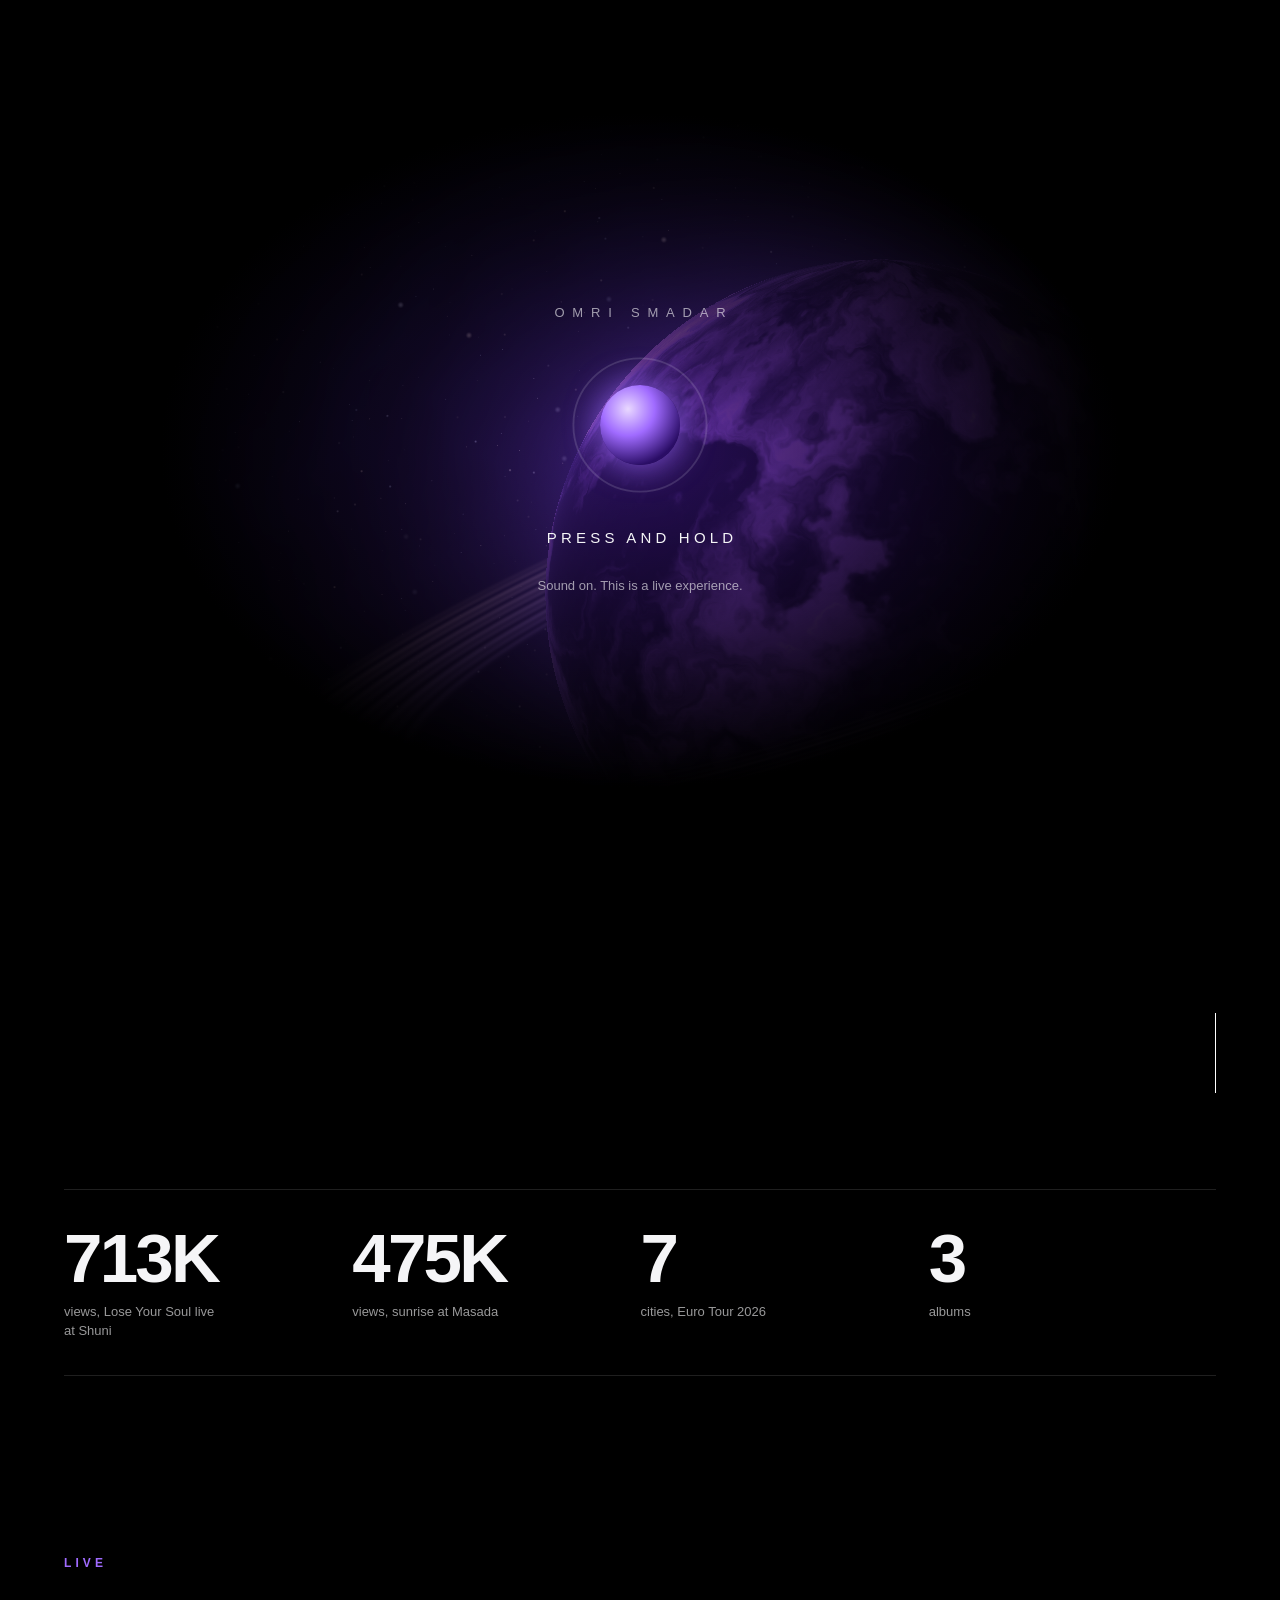
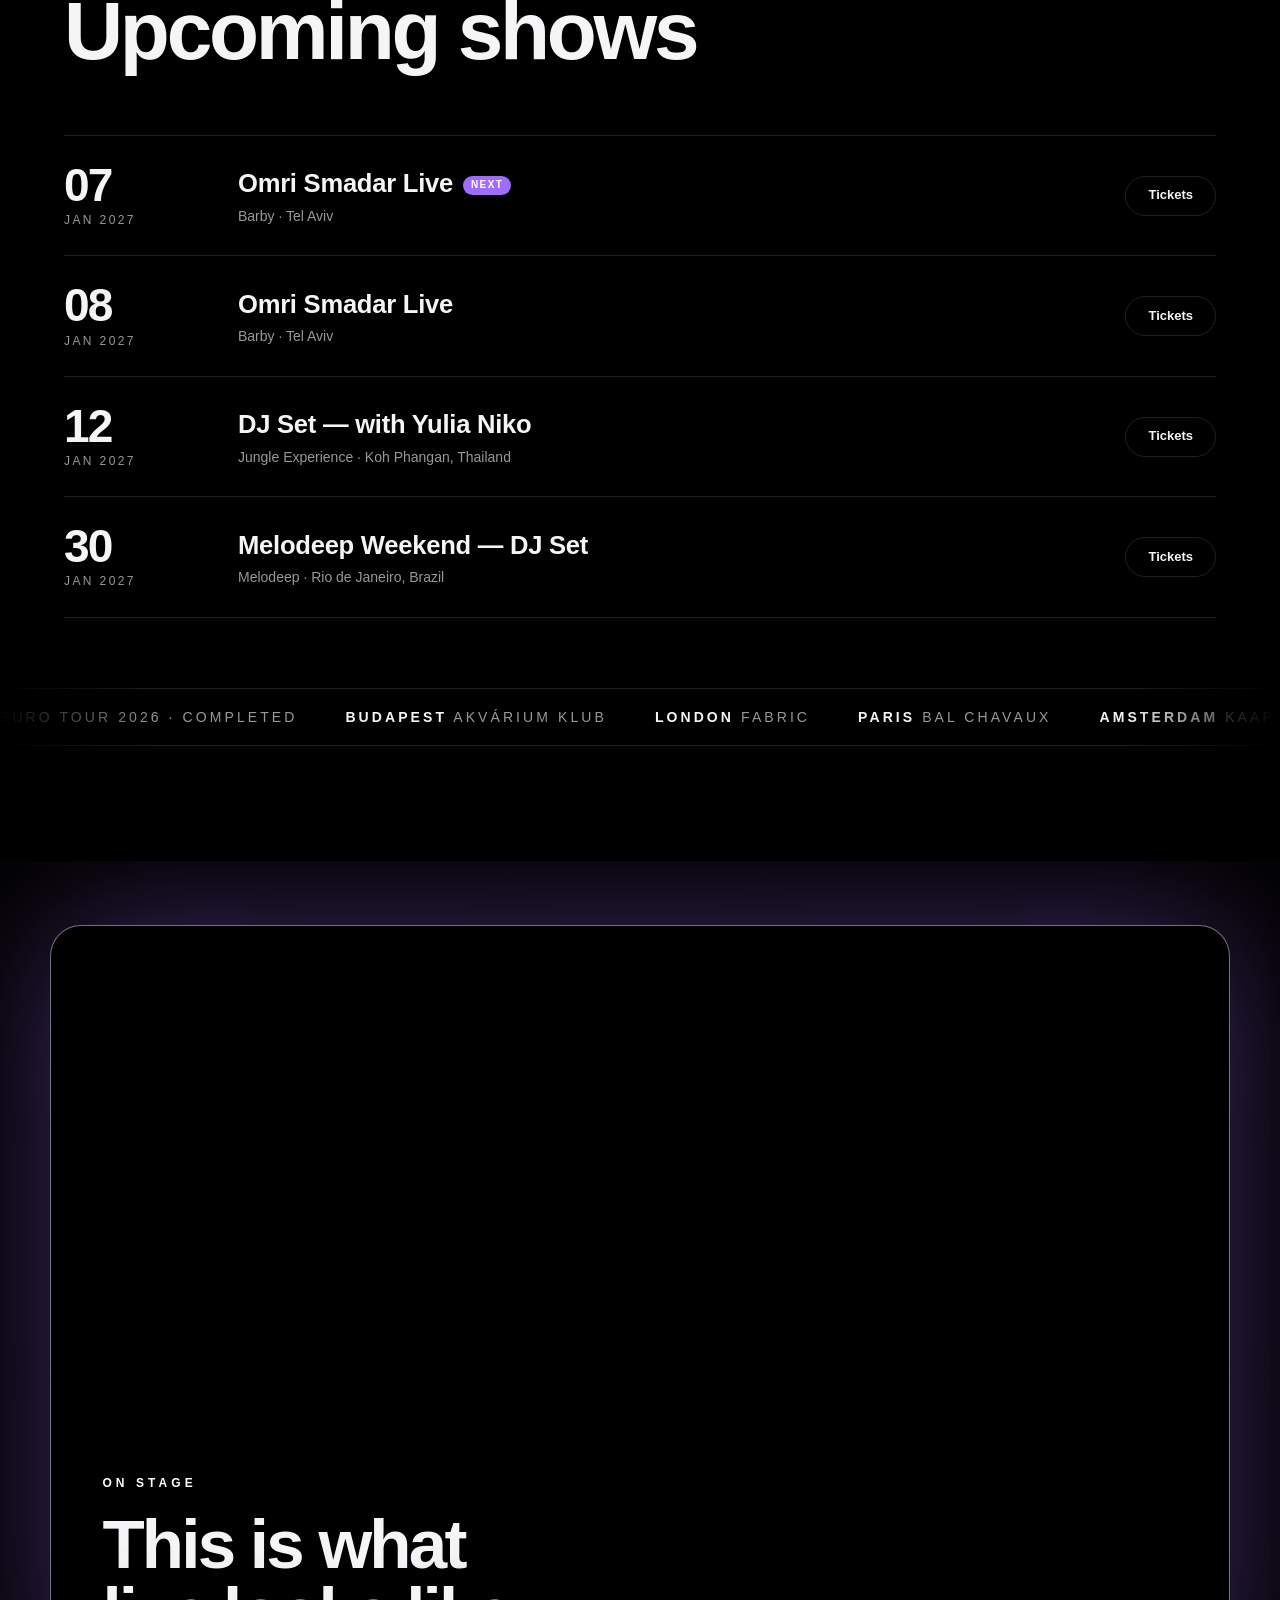
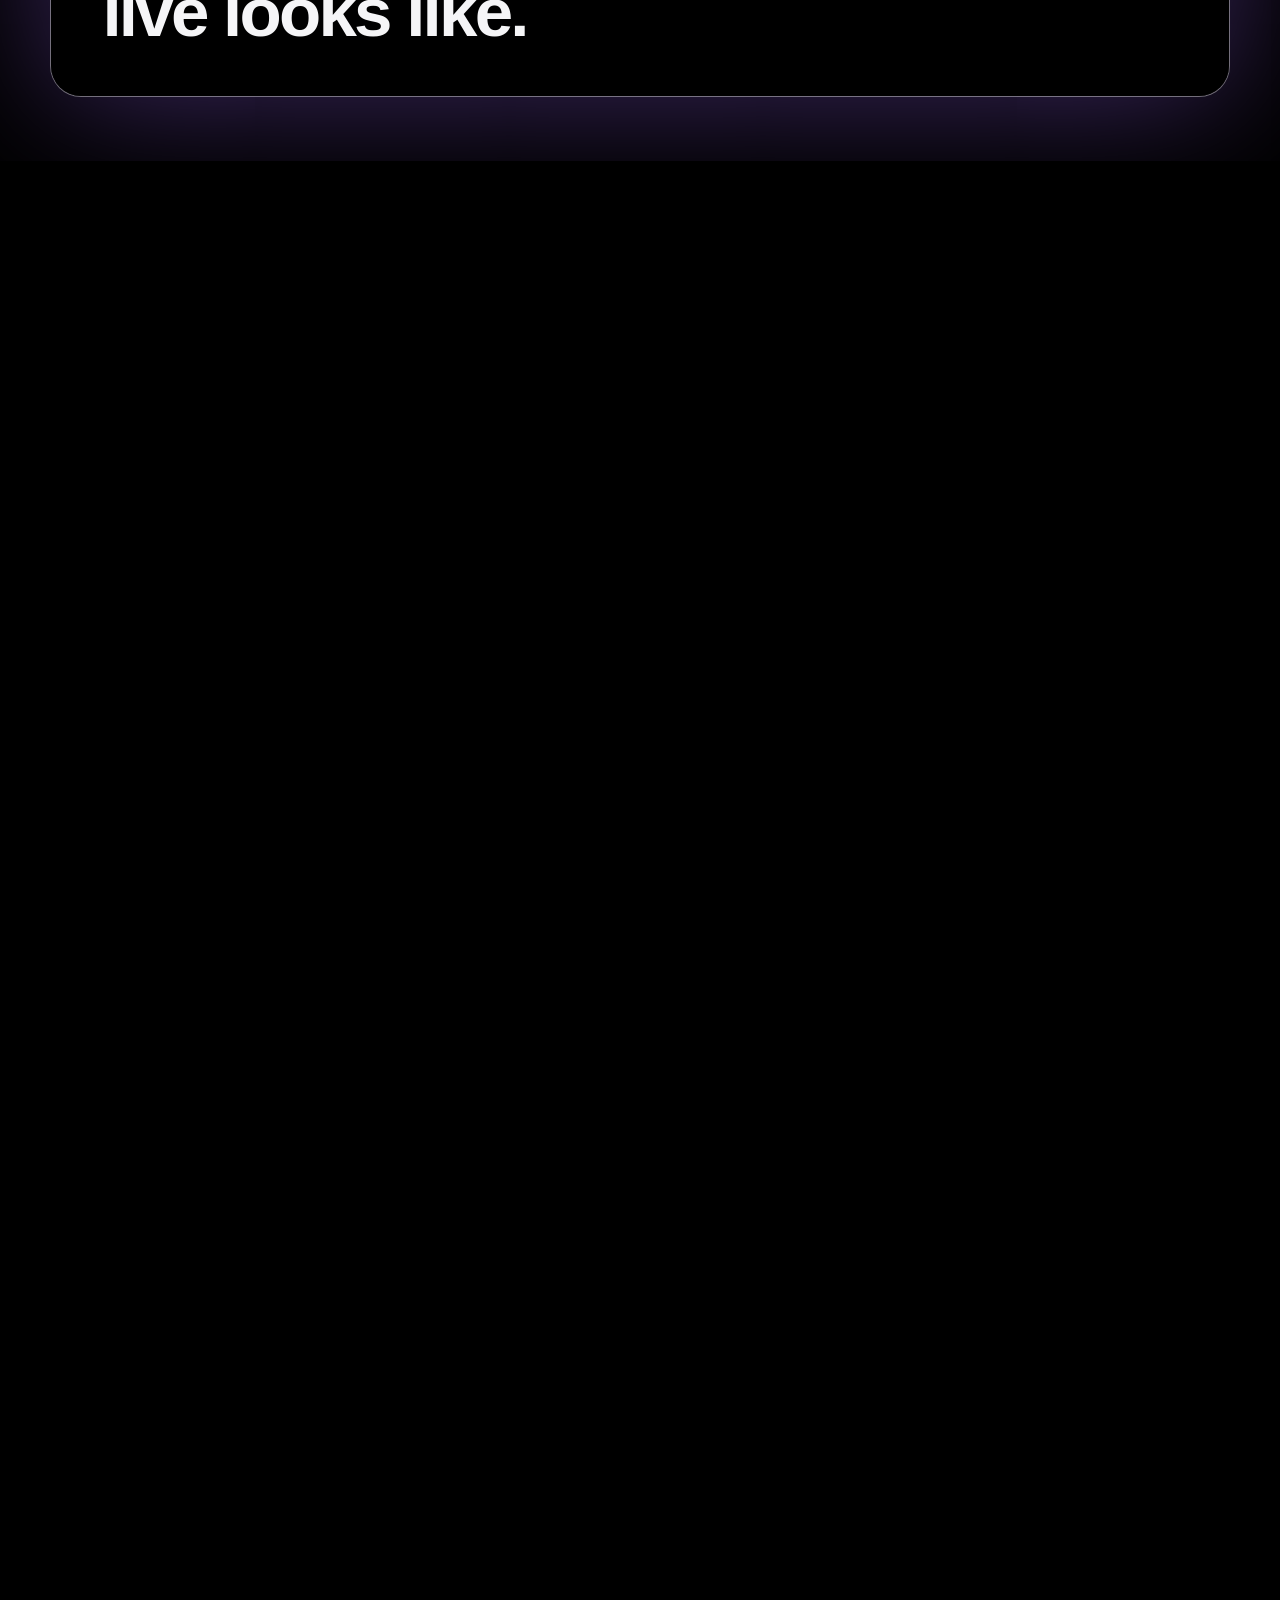
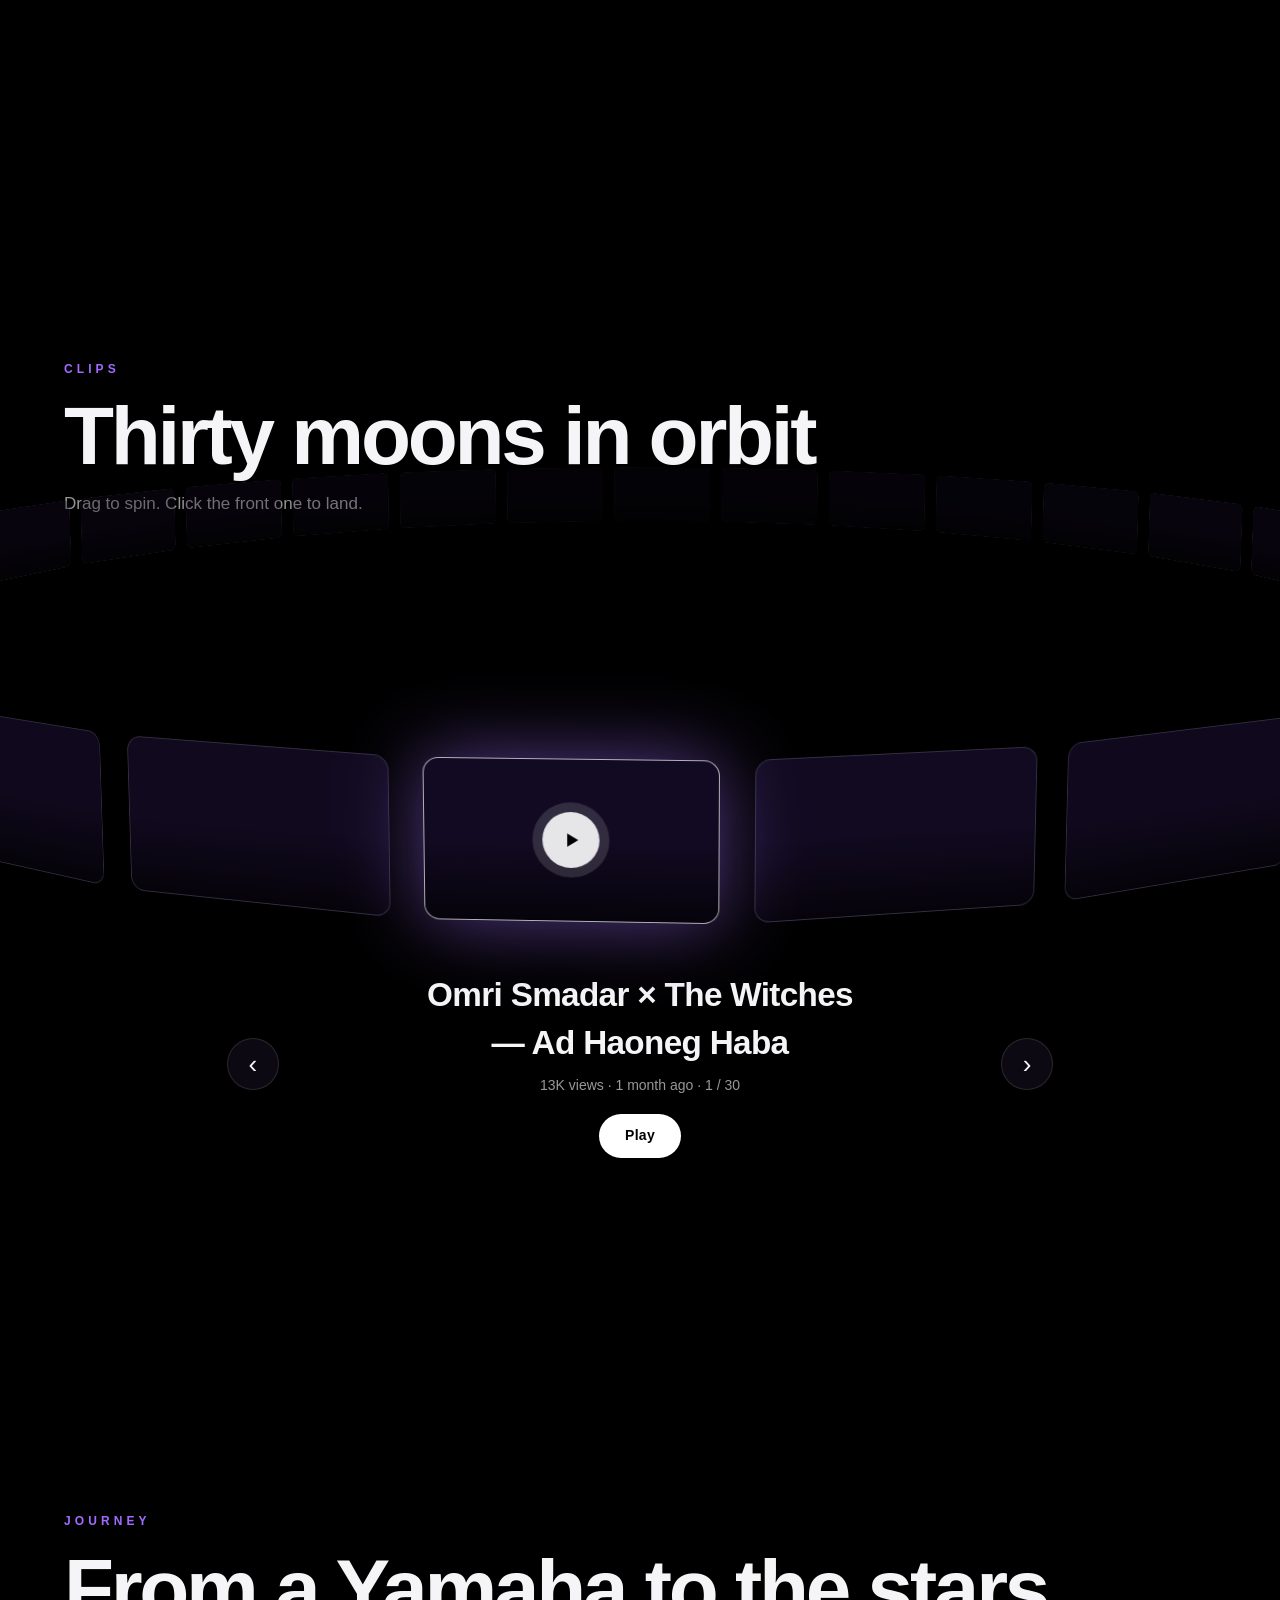
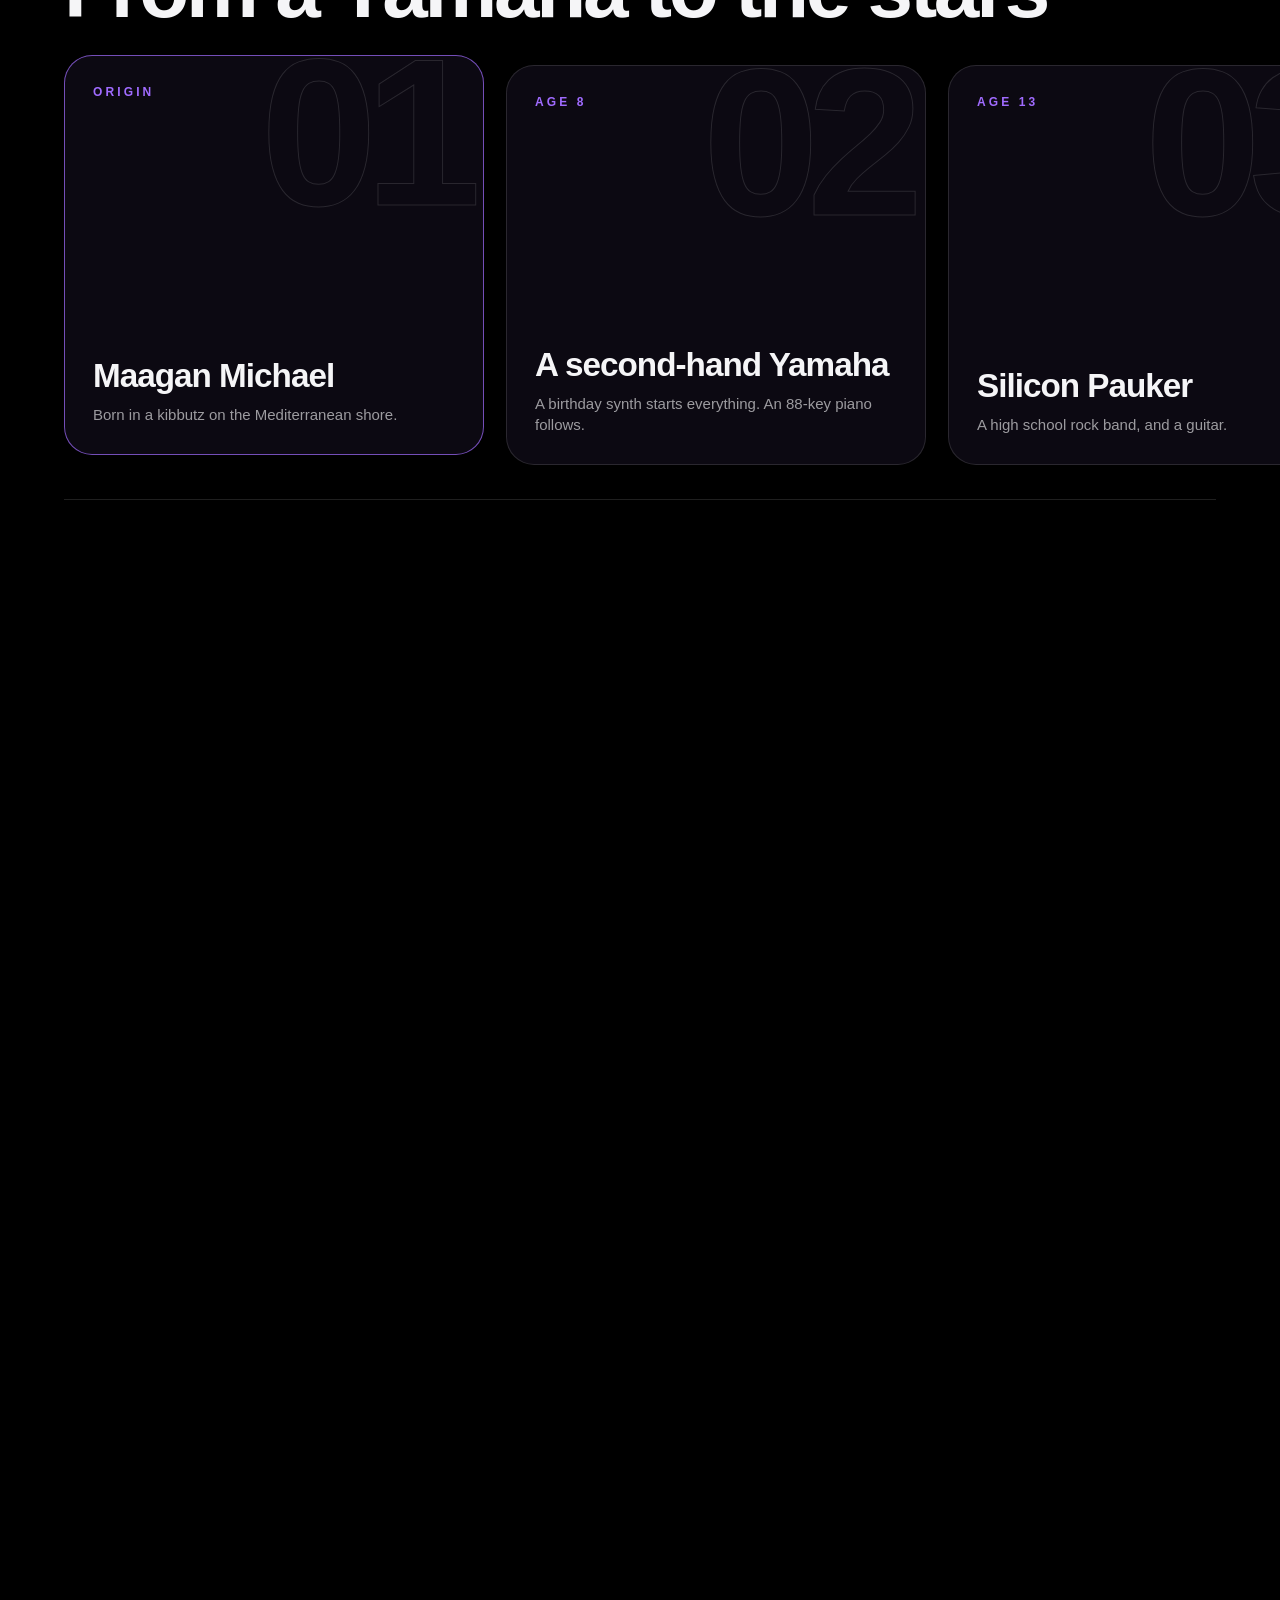
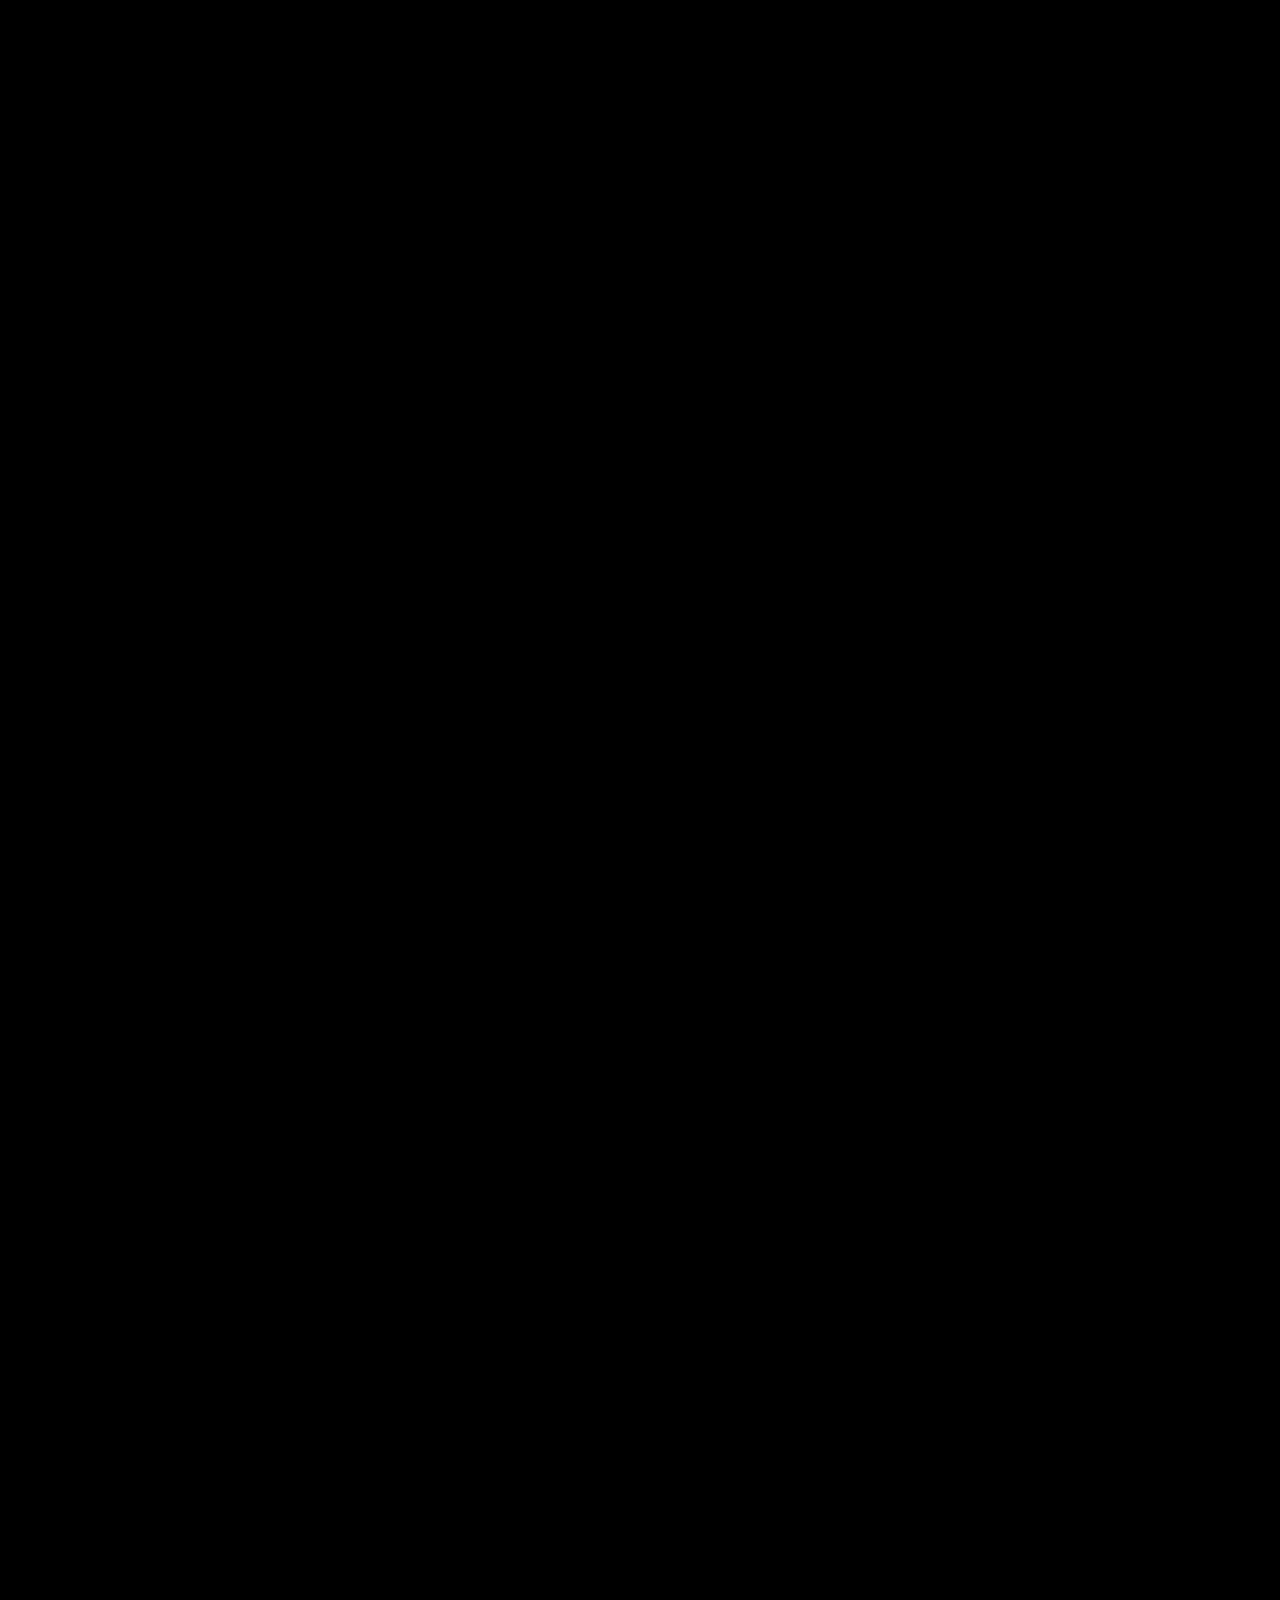
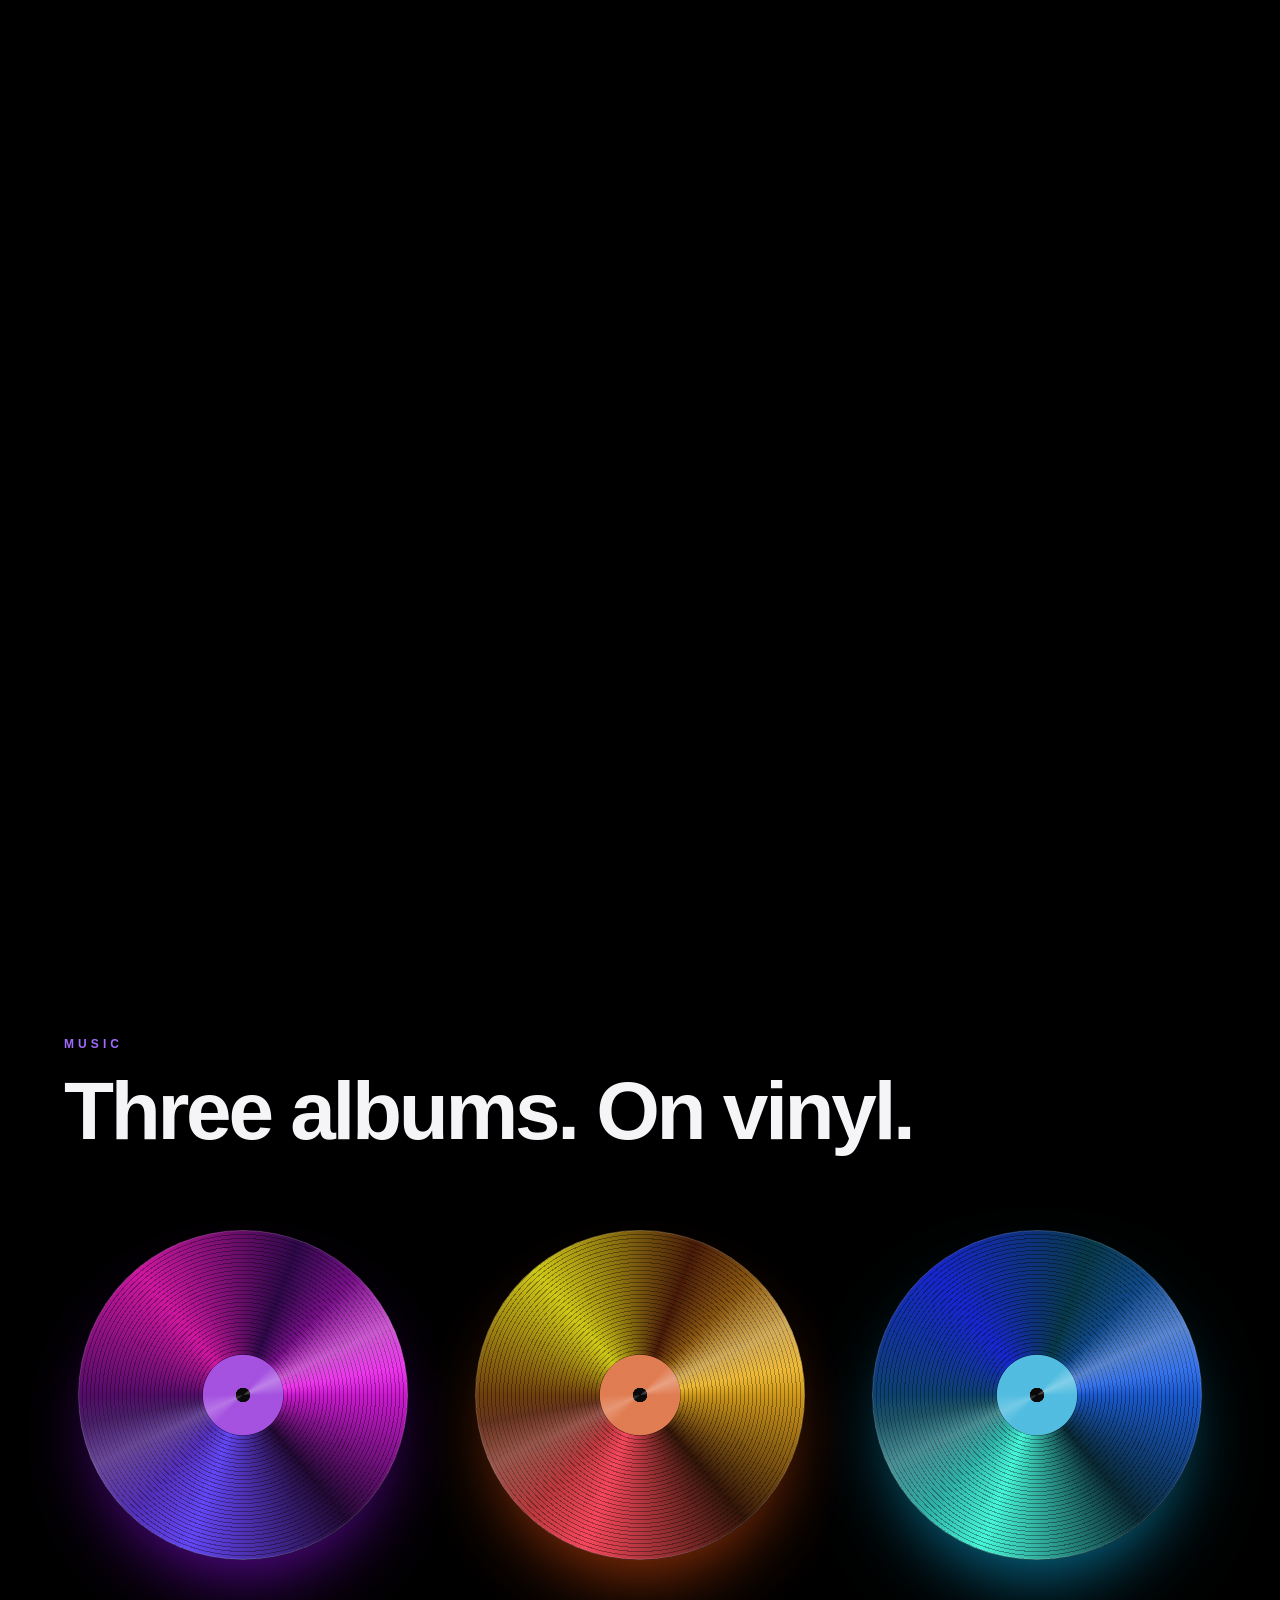
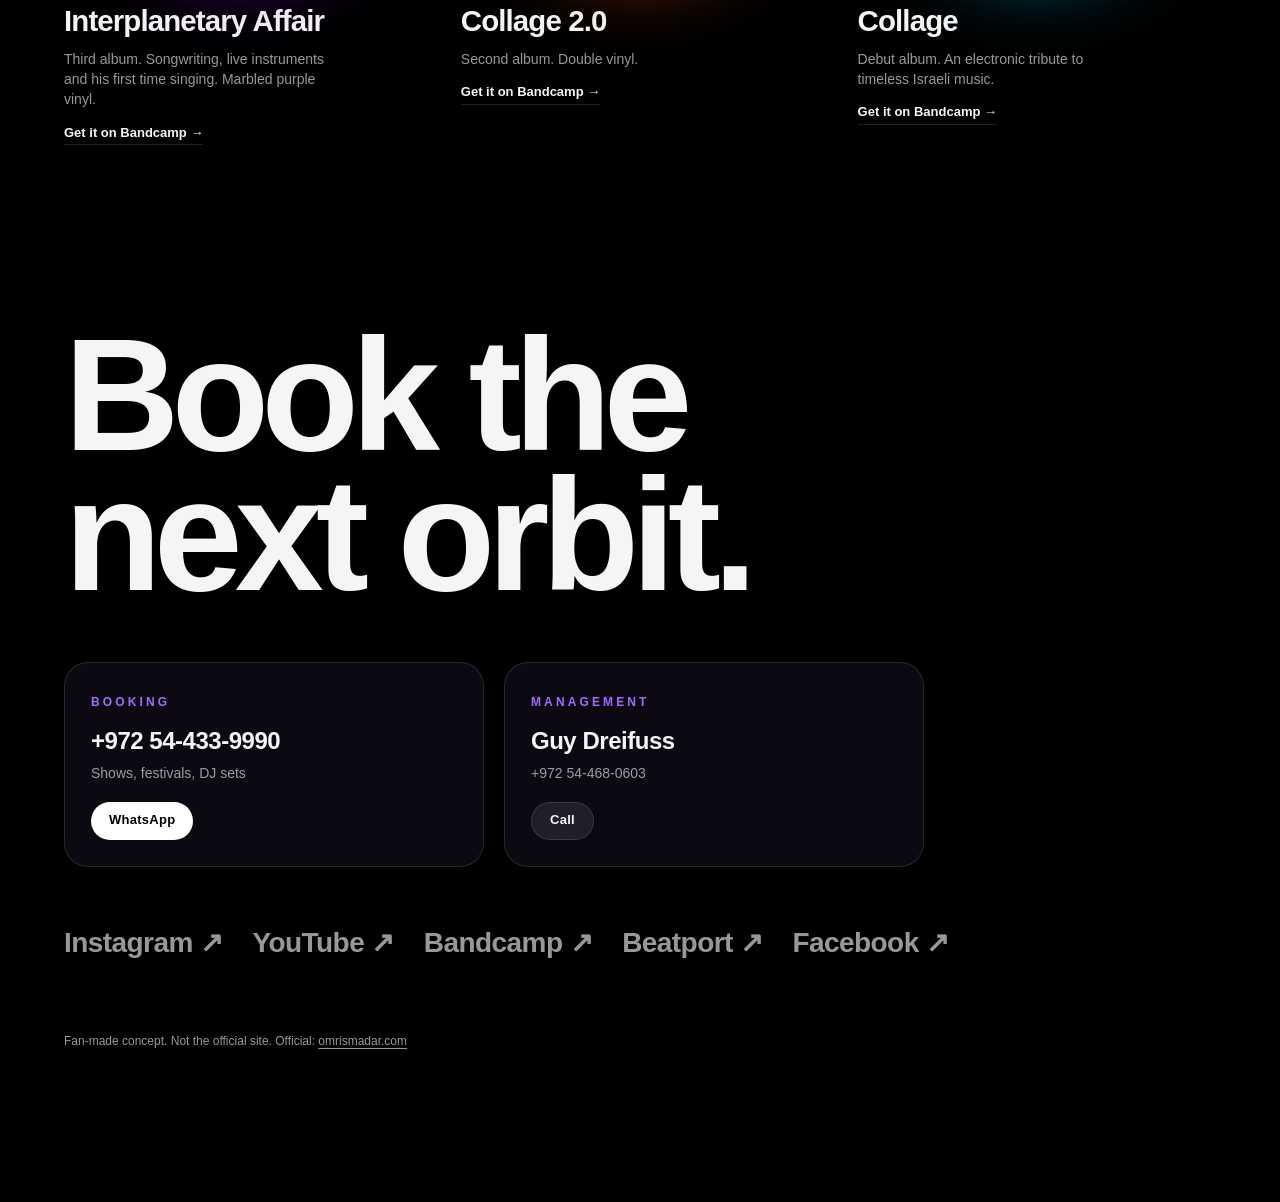
==== commit ad591ae1: "Reverb pedal with 12 machines takes the delay pedal's slot; delay pedal moves to the gear list Co-Au" ====
--- a/mobile.html
+++ b/mobile.html
@@ -95,6 +95,29 @@
           </div>
           <input type="range" class="mx-vol" id="mxVol" min="0" max="100" value="85" aria-label="Master volume">
         </div>
+        <div class="bs" id="bs" data-mod="bs">
+          <div class="bs-top">
+            <div class="bs-type">
+              <ul id="bsTypes" aria-label="Reverb machine"></ul>
+              <div class="bs-k"><div class="knob bk enc" id="bsType" role="slider" tabindex="0" aria-label="Reverb type"><i></i></div><label>Type</label></div>
+            </div>
+            <div class="bs-main">
+              <div class="bs-row1">
+                <div class="bs-lcd" id="bsLcd" aria-live="off">00B HALL</div>
+                <div class="bs-k"><div class="knob bk enc" id="bsValue" role="slider" tabindex="0" aria-label="Preset bank"><i></i></div><label>Value</label></div>
+              </div>
+              <div class="bs-knobs">
+                <div class="bs-k"><div class="knob bk" data-b="decay" role="slider" tabindex="0" aria-label="Decay" aria-valuemin="0" aria-valuemax="100"><i></i></div><label>Decay</label></div><div class="bs-k"><div class="knob bk" data-b="pre" role="slider" tabindex="0" aria-label="Pre-Delay" aria-valuemin="0" aria-valuemax="100"><i></i></div><label>Pre-Delay</label></div><div class="bs-k"><div class="knob bk" data-b="mix" role="slider" tabindex="0" aria-label="Mix" aria-valuemin="0" aria-valuemax="100"><i></i></div><label>Mix</label></div><div class="bs-k"><div class="knob bk" data-b="tone" role="slider" tabindex="0" aria-label="Tone" aria-valuemin="0" aria-valuemax="100"><i></i></div><label>Tone</label></div><div class="bs-k"><div class="knob bk" data-b="p1" role="slider" tabindex="0" aria-label="Param 1" aria-valuemin="0" aria-valuemax="100"><i></i></div><label>Param 1</label></div><div class="bs-k"><div class="knob bk" data-b="p2" role="slider" tabindex="0" aria-label="Param 2" aria-valuemin="0" aria-valuemax="100"><i></i></div><label>Param 2</label></div><div class="bs-k"><div class="knob bk" data-b="mod" role="slider" tabindex="0" aria-label="Mod" aria-valuemin="0" aria-valuemax="100"><i></i></div><label>Mod</label></div>
+              </div>
+            </div>
+          </div>
+          <div class="bs-foot">
+            <span class="bs-logo">os<b>sky</b><em>multidimensional reverberator</em></span>
+            <div class="fs"><button id="bsA" aria-label="Preset A"></button><b>A</b></div><div class="fs"><button id="bsB" aria-label="Preset B"></button><b>B</b></div><div class="fs"><button id="bsC" aria-label="Preset C"></button><b>C</b></div>
+            <span class="bs-hint">hold a switch<br>to freeze</span>
+          </div>
+        </div>
+        </div>
         <div class="pd" data-mod="pd">
           <div class="pd-top"><span class="pd-logo">OMRI<b>6</b></span><span class="pd-name"><b>OS4</b> MkII</span></div>
           <div class="pd-panel">
@@ -116,7 +139,6 @@
             <div class="fs"><b>C</b><button id="fsC" aria-label="Footswitch C"></button><span>▶ ONCE</span></div>
             <div class="fs"><b>TAP</b><button id="fsTAP" aria-label="Footswitch TAP"></button><span>½ / ←</span></div>
           </div>
-        </div>
         </div>
         <p class="rig-note" id="pdRead"></p>
         <div class="ms" id="ms" data-mod="ms">
--- a/styles.css
+++ b/styles.css
@@ -340,6 +340,39 @@
 @media (hover: none) { .rack-x { opacity: .8; } }
 [data-mod][hidden], .rig-note[hidden] { display: none; }
 
+/* ---------- Reverb pedal: sky-blue brushed aluminium, type list with LEDs, red display, seven knobs, three footswitches ---------- */
+.bs { position: relative; width: 30em; flex: none; border-radius: .8em; color: #0e2a3a; filter: drop-shadow(0 1.6em 1.6em rgba(0, 0, 0, .75)); display: flex; flex-direction: column;
+  background:
+    repeating-linear-gradient(90deg, rgba(255, 255, 255, .05) 0 1px, transparent 1px 3px),
+    linear-gradient(175deg, #a9dcf2 0, #7cc3e6 40%, #58a9d2 75%, #3f8fb9 100%);
+  box-shadow: inset 0 .08em 0 rgba(255, 255, 255, .8), inset 0 -.3em .5em rgba(0, 0, 0, .3), inset .1em 0 .2em rgba(255, 255, 255, .3); }
+.bs-top { flex: 1; display: flex; gap: .6em; padding: .8em .9em .5em; }
+.bs-type { width: 9.4em; flex: none; display: flex; flex-direction: column; align-items: center; justify-content: space-between; gap: .4em; }
+.bs-type ul { list-style: none; width: 100%; display: grid; grid-template-columns: 1fr 1fr; gap: .22em .5em; margin: 0; padding: 0; }
+.bs-type li { display: flex; align-items: center; gap: .5em; font-size: .44em; font-weight: 700; letter-spacing: .06em; text-transform: uppercase; cursor: pointer; white-space: nowrap; }
+.bs-type li::before { content: ""; width: .75em; height: .75em; flex: none; border-radius: 50%; background: #2b5a73; box-shadow: inset 0 .1em .15em rgba(0, 0, 0, .5), 0 .06em 0 rgba(255, 255, 255, .5); }
+.bs-type li.on::before { background: #d6ffe0; box-shadow: 0 0 .7em .2em #3dff7a, 0 0 1.4em .3em rgba(61, 255, 122, .6); }
+.bs-main { flex: 1; min-width: 0; display: flex; flex-direction: column; justify-content: space-between; gap: .5em; }
+.bs-row1 { display: flex; align-items: center; gap: .8em; }
+.bs-lcd { flex: 1; height: 2.3em; display: flex; align-items: center; padding: 0 .6em; border-radius: .25em; overflow: hidden; white-space: nowrap;
+  font: 700 1.05em ui-monospace, "SF Mono", Menlo, monospace; letter-spacing: .12em; color: #ff4133; text-shadow: 0 0 .5em rgba(255, 60, 40, .9);
+  background: linear-gradient(#1a0503, #0b0201); box-shadow: inset 0 .12em .4em #000, 0 .08em 0 rgba(255, 255, 255, .5); }
+.bs-knobs { display: flex; justify-content: space-between; }
+.bs-k { display: flex; flex-direction: column; align-items: center; gap: .3em; }
+.bs-k label { font-size: .4em; font-weight: 800; letter-spacing: .07em; text-transform: uppercase; white-space: nowrap; }
+.knob.bk { width: 2.15em; height: 2.15em;
+  background: conic-gradient(from 0deg, #f6f7f8, #9ea3aa 12%, #eceef0 25%, #8d9299 38%, #f6f7f8 50%, #9ea3aa 62%, #eceef0 75%, #8d9299 88%, #f6f7f8);
+  box-shadow: 0 .25em .45em rgba(0, 0, 0, .55), 0 0 0 .08em #5f646b, inset 0 0 0 .22em rgba(255, 255, 255, .35), inset 0 0 .3em rgba(0, 0, 0, .35); }
+.knob.bk i { top: 4%; width: .2em; height: 40%; margin-left: -.1em; background: #12222c; box-shadow: none; }
+.knob.bk.enc { width: 2.5em; height: 2.5em; }
+.bs-foot { display: flex; align-items: center; justify-content: space-between; gap: .6em; padding: .5em 1.2em .7em; border-radius: 0 0 .8em .8em; background: linear-gradient(180deg, rgba(255, 255, 255, .28), rgba(255, 255, 255, 0) 55%); box-shadow: inset 0 1px 0 rgba(255, 255, 255, .6); }
+.bs-logo { width: 7.6em; font-size: 1.15em; font-weight: 300; letter-spacing: -.02em; line-height: 1; }
+.bs-logo b { font-weight: 800; }
+.bs-logo em { display: block; margin-top: .35em; font-style: normal; font-size: .34em; font-weight: 700; letter-spacing: .12em; text-transform: uppercase; opacity: .8; }
+.bs .fs { flex-direction: column; width: 3.6em; gap: .1em; }
+.bs .fs b { font-size: .8em; }
+.bs-hint { width: 7.6em; font-size: .42em; font-weight: 700; letter-spacing: .08em; text-transform: uppercase; text-align: right; opacity: .7; line-height: 1.3; }
+
 /* video playing through the letterforms */
 .title-wrap { position: relative; }
 .pool-video { position: fixed; left: -9999px; top: 0; width: 160px; height: 90px; opacity: 0; pointer-events: none; }
@@ -659,6 +692,7 @@
   .sound { left: 14px; bottom: calc(14px + env(safe-area-inset-bottom)); }
   .rig { font-size: clamp(9px, 2.95vw, 17px); align-self: center; width: 30em; }
   .rig-row { flex-direction: column; }
+  .bs-type { width: 8.6em; } .bs-top { padding: .7em .7em .4em; gap: .4em; } .knob.bk { width: 1.95em; height: 1.95em; }
   .mx { width: auto; flex-direction: row; align-items: center; gap: .8em; }
   .mx-lcd { width: 6.4em; flex: none; }
   .mx-eq { flex: none; } .mx-knobs { flex-direction: row; gap: .7em; } .mx-k { flex-direction: column; gap: .15em; }
